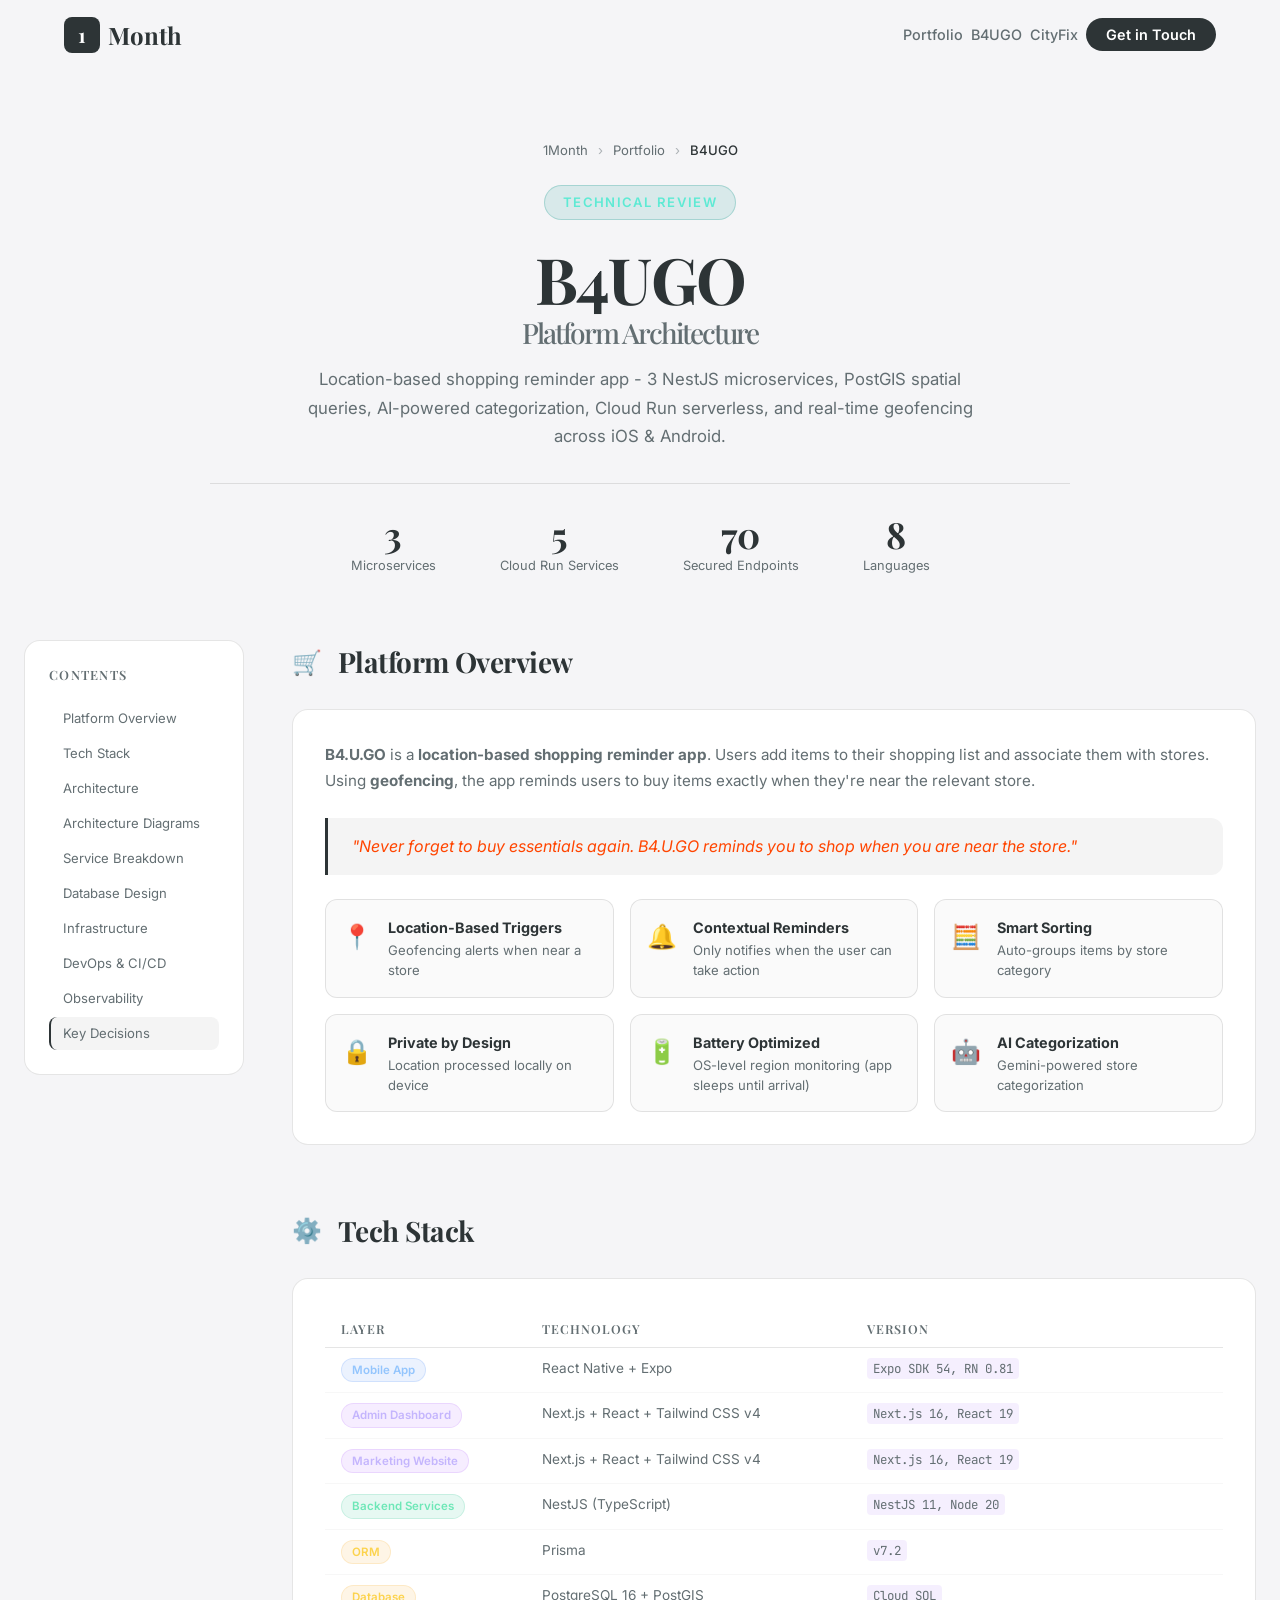
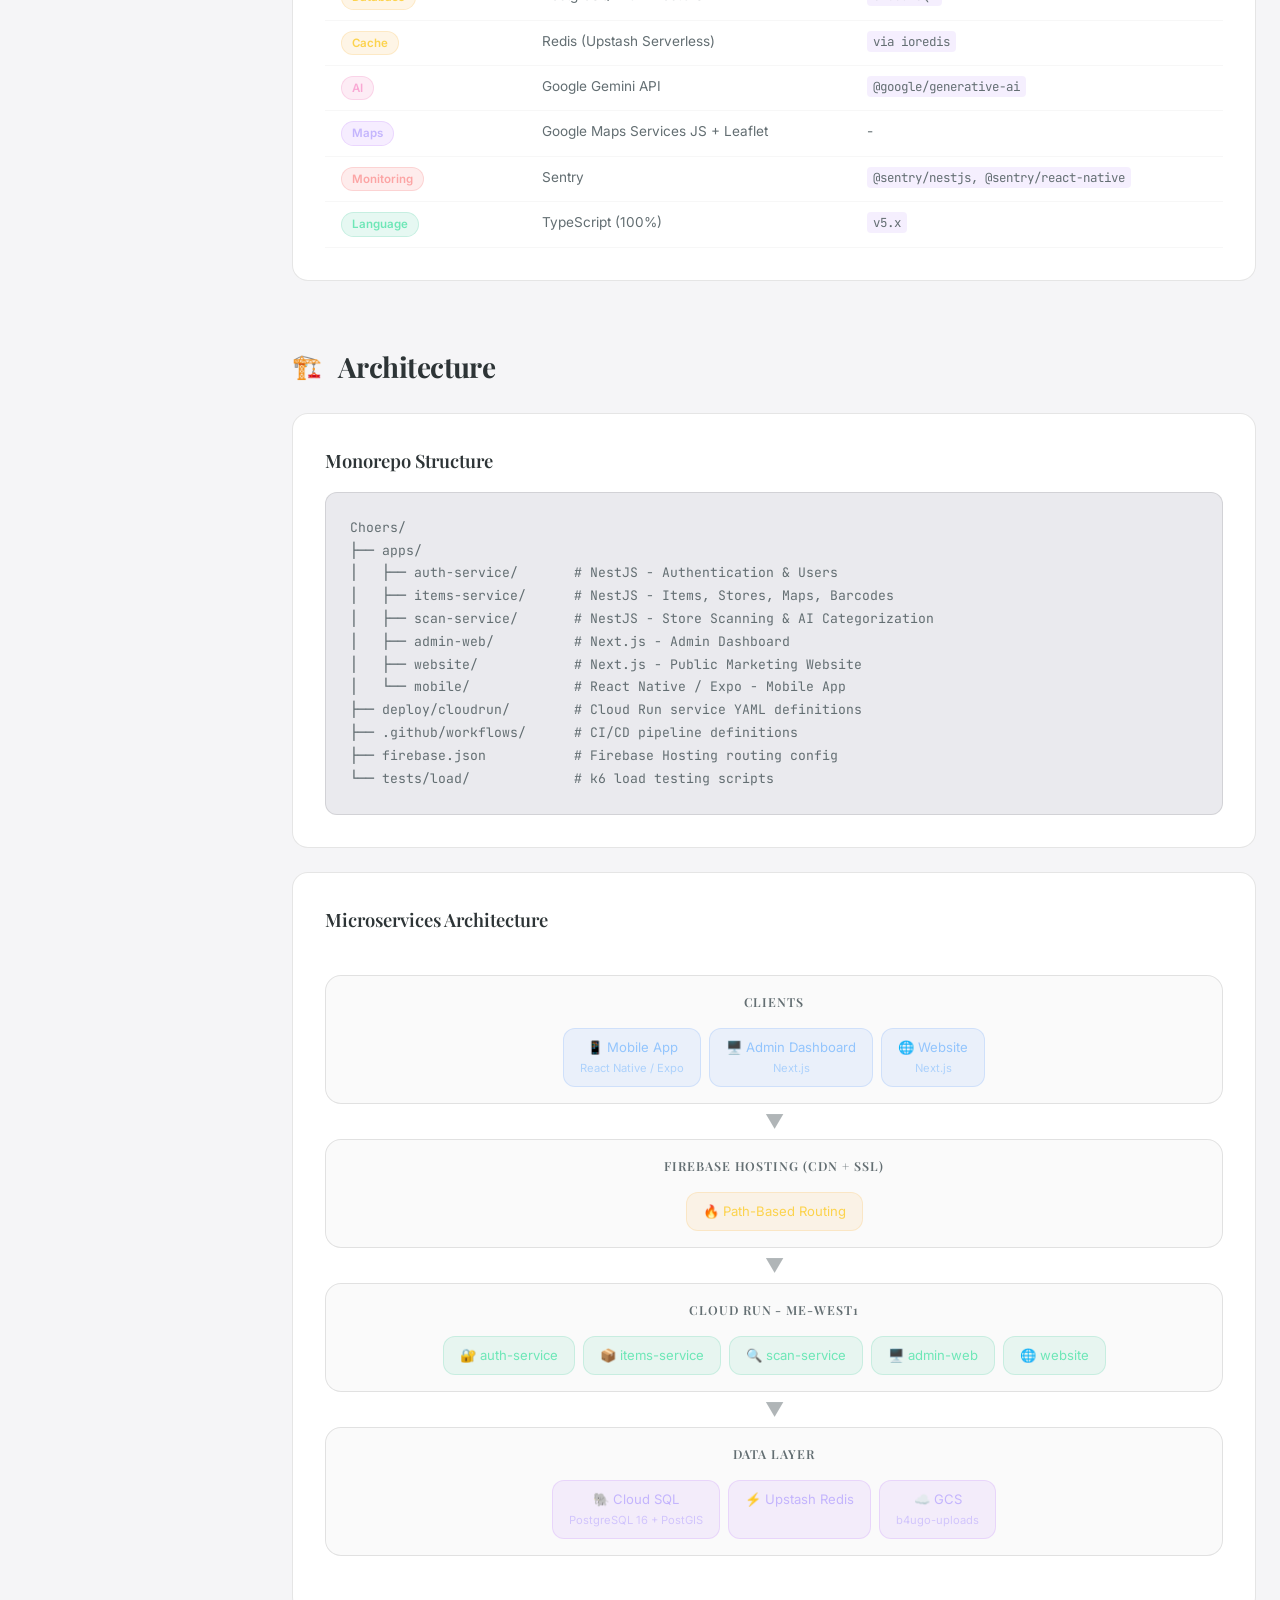
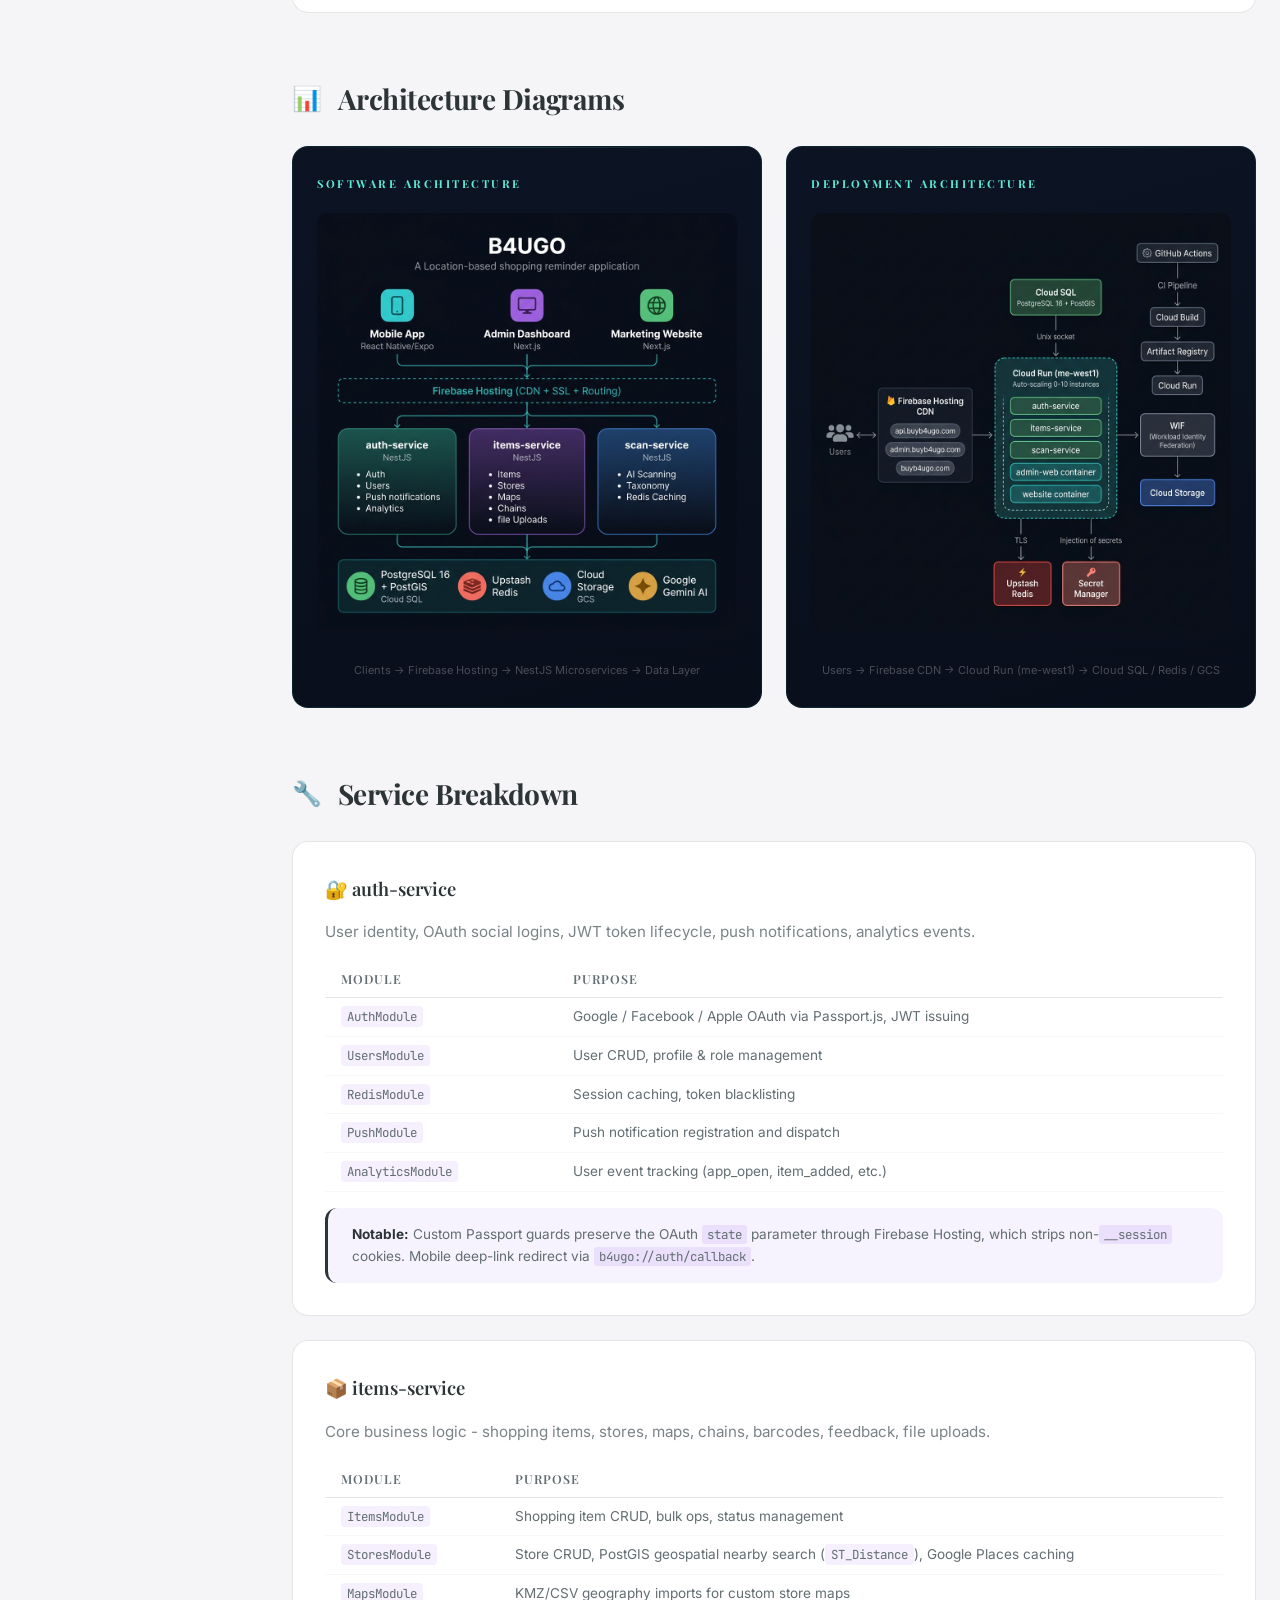
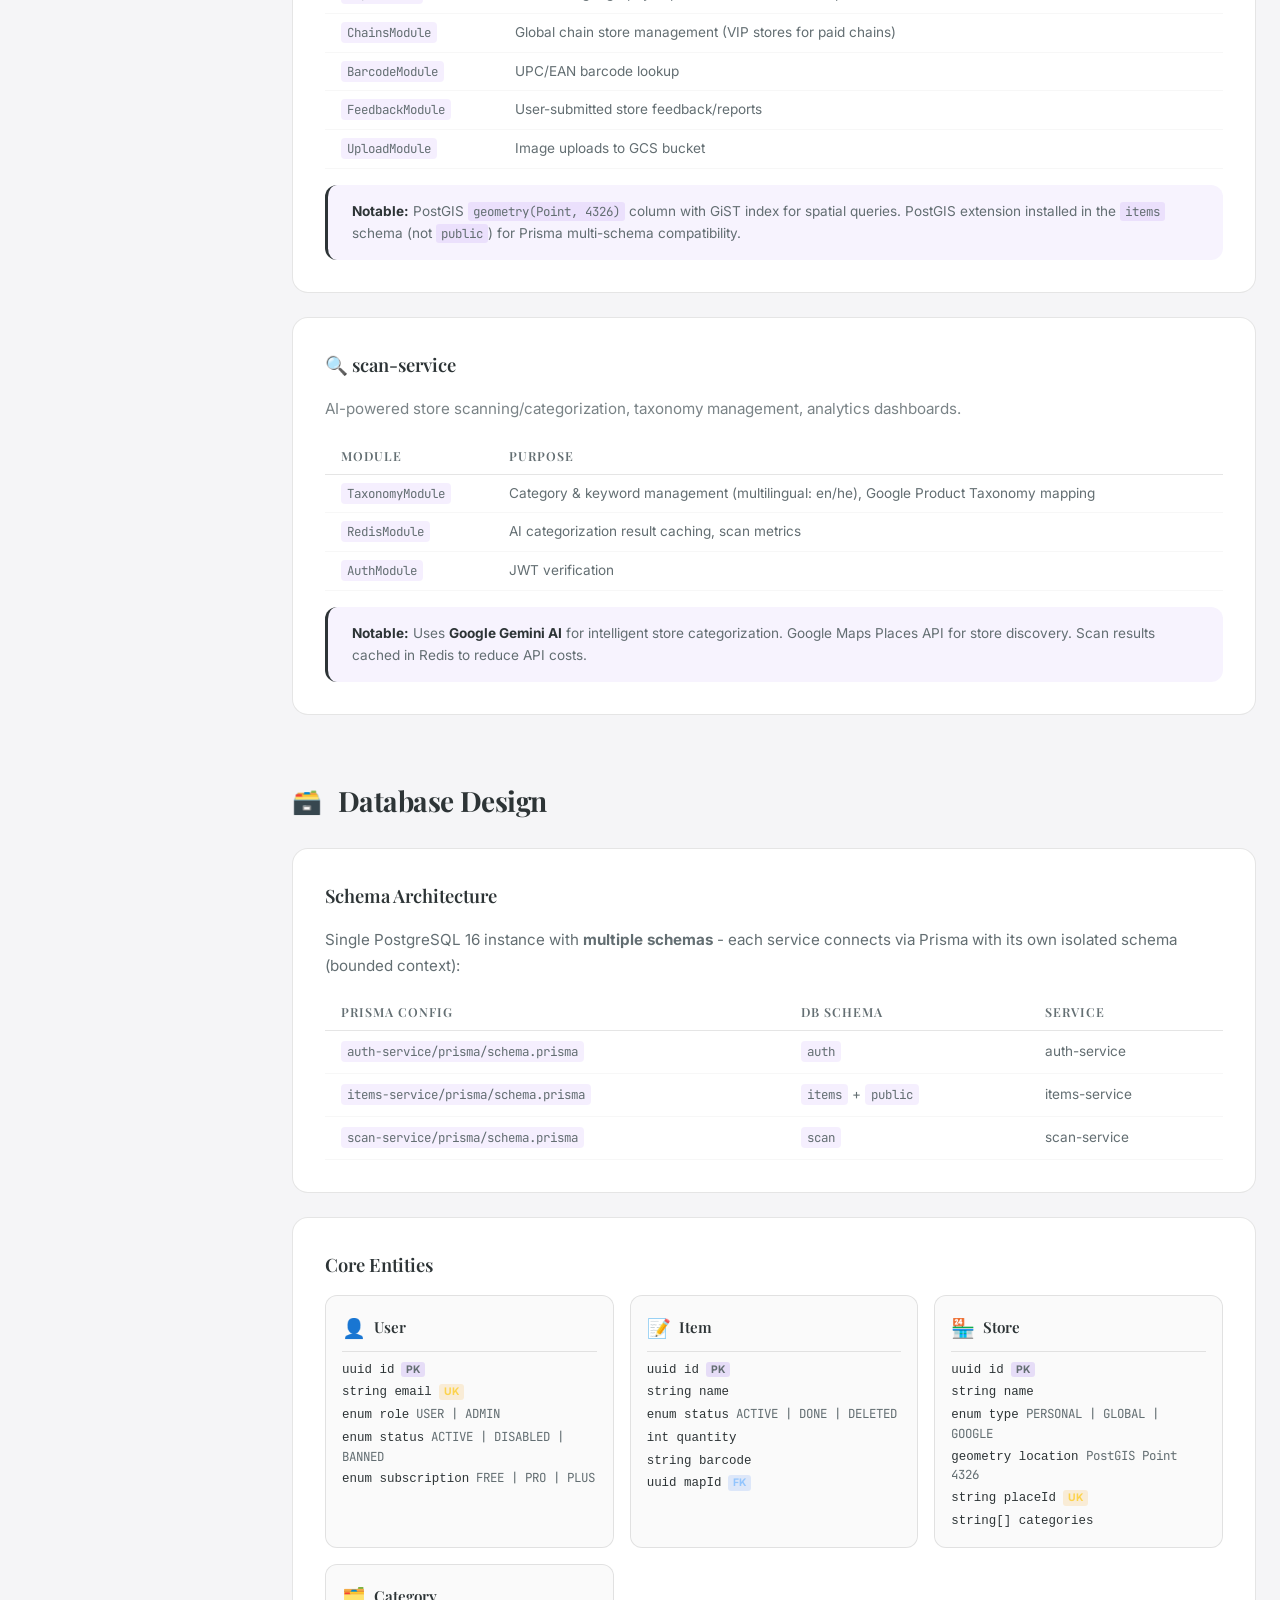
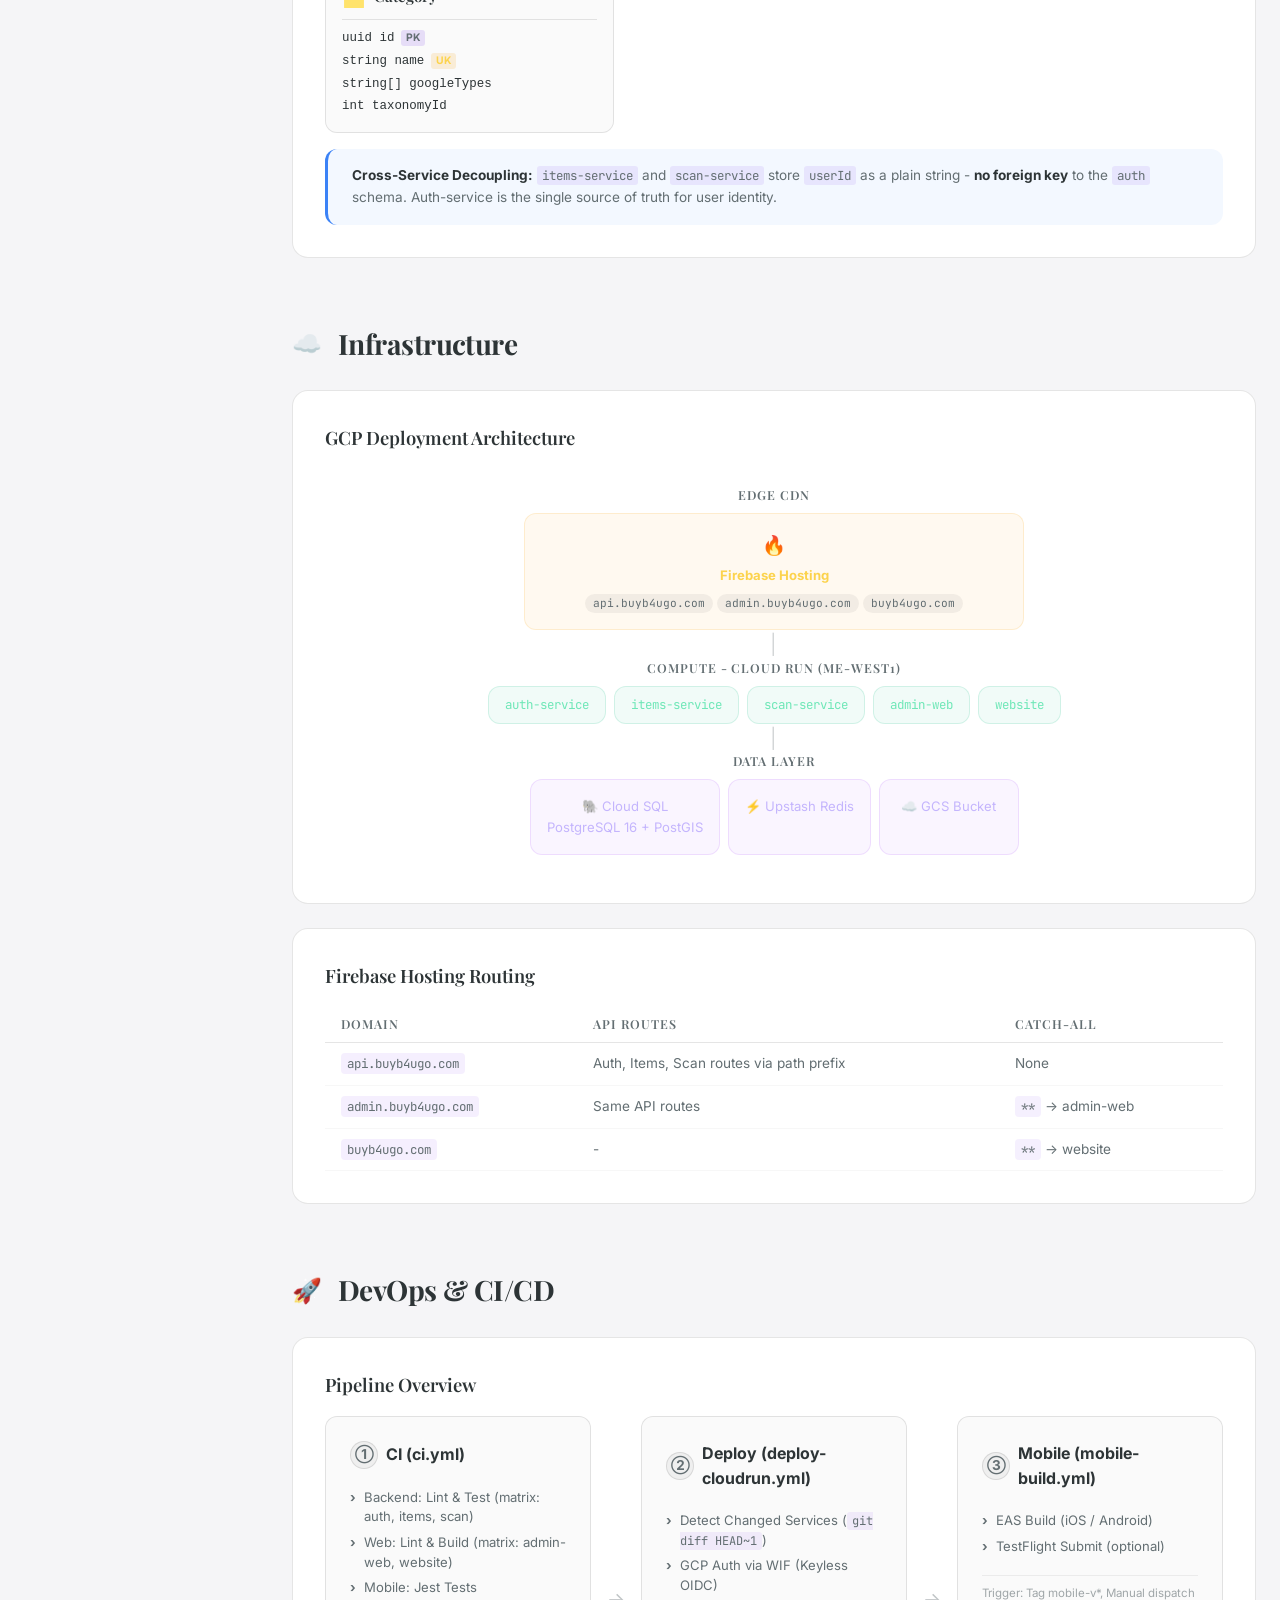
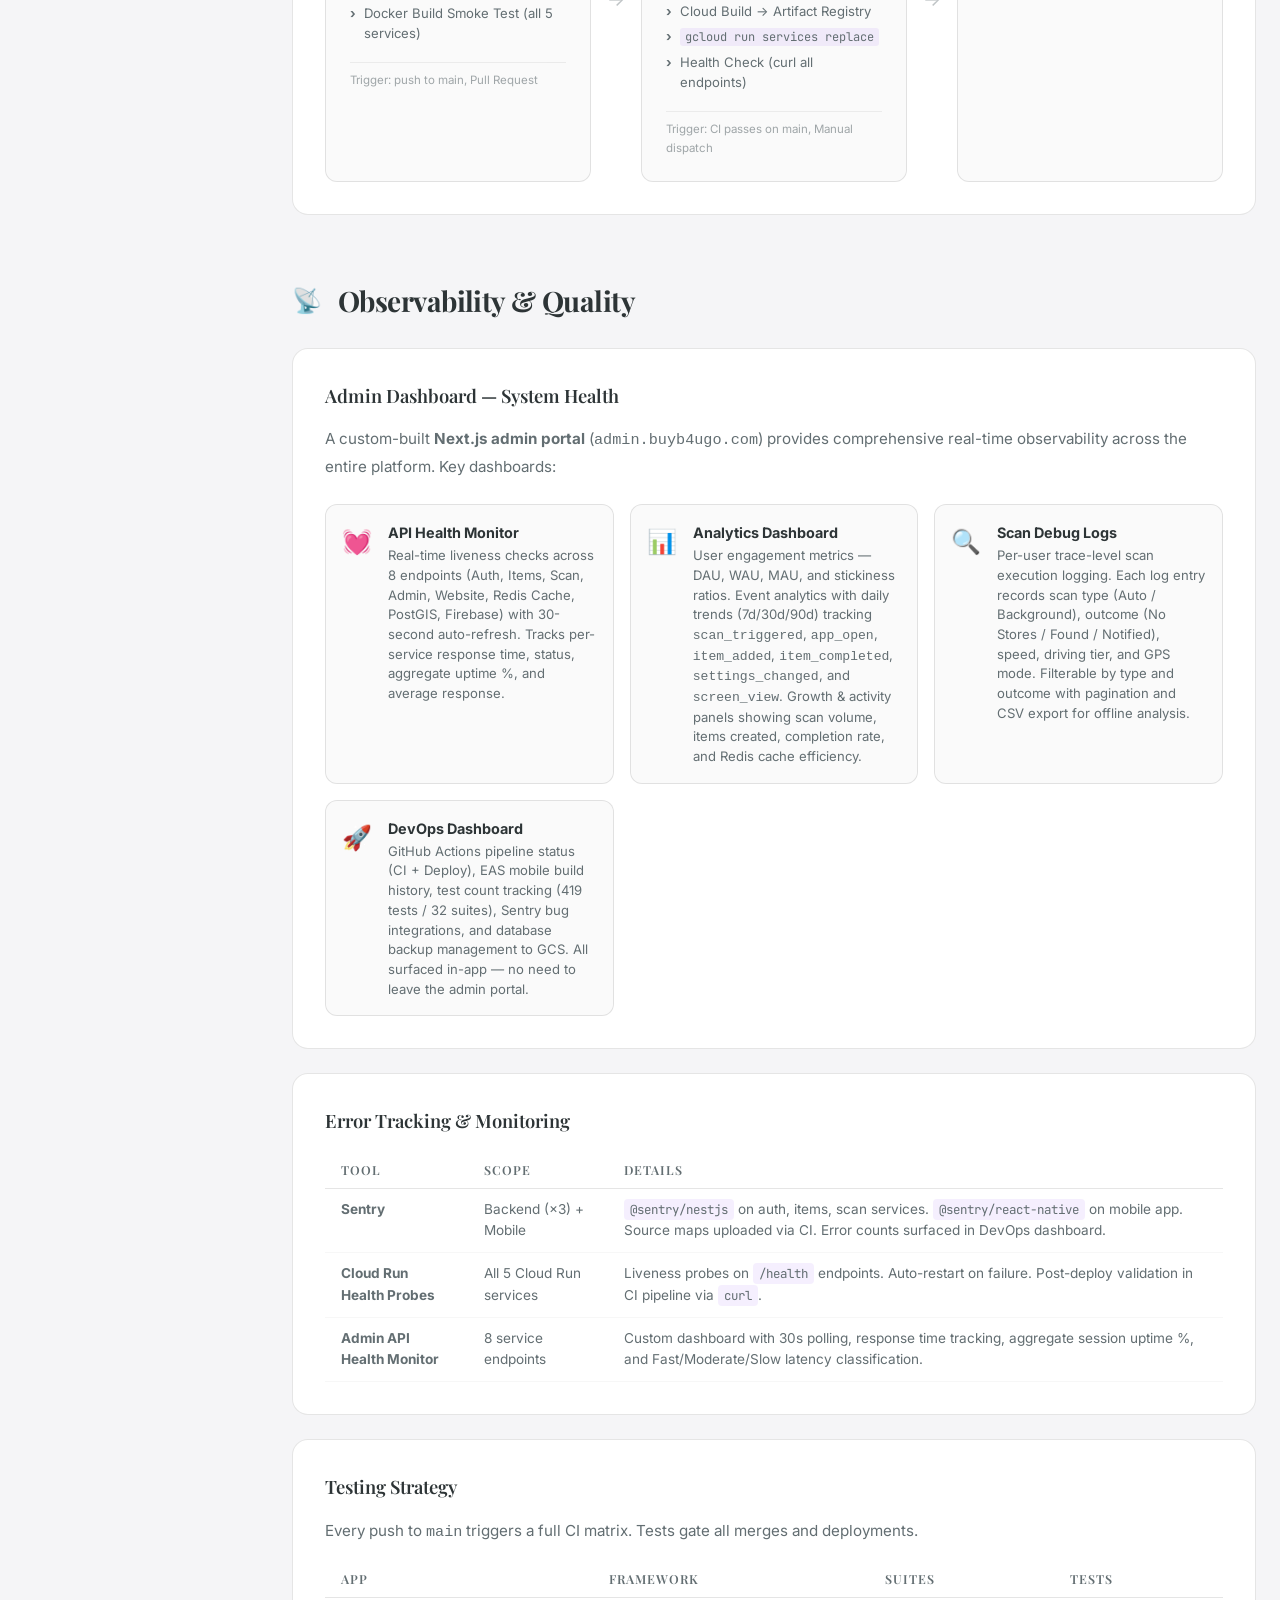
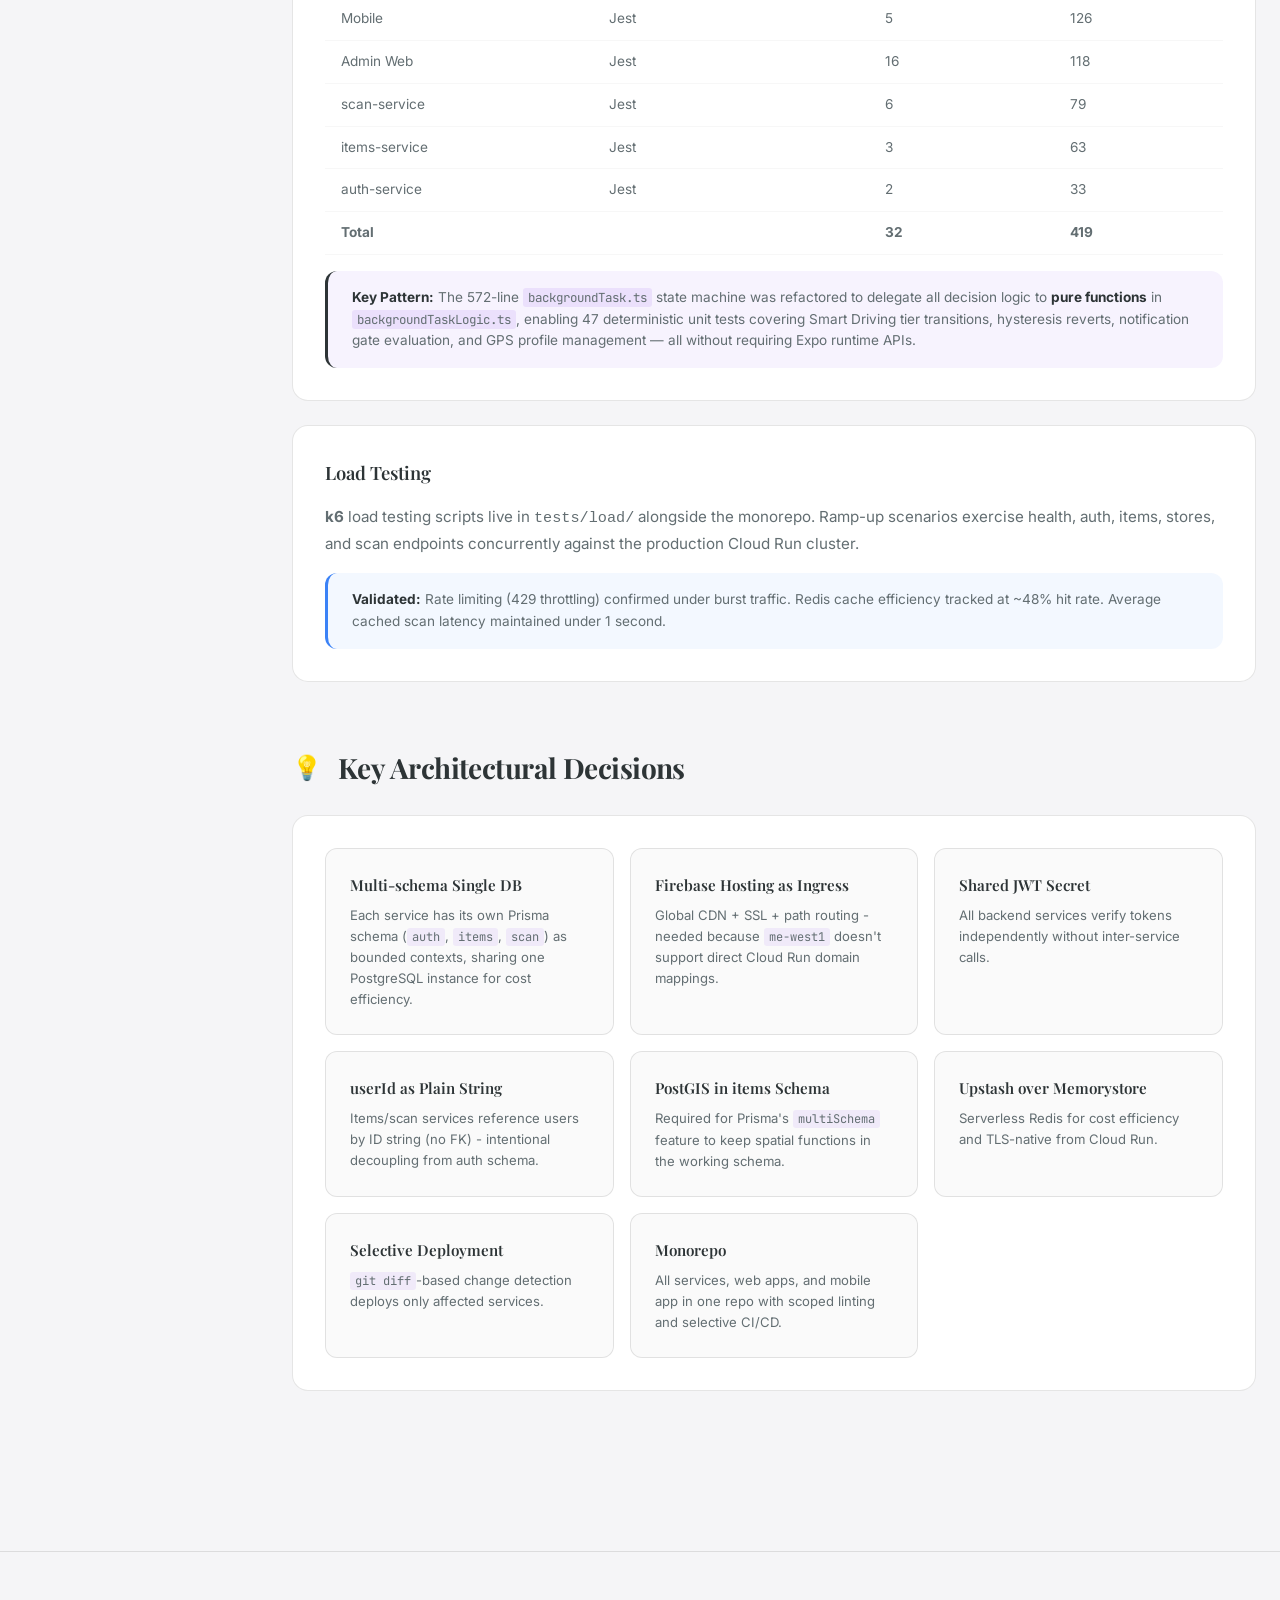
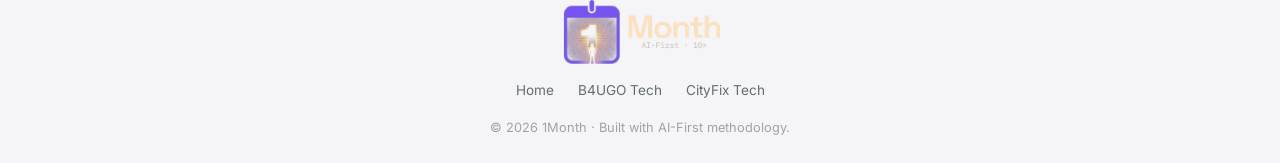
==== tech-review-b4ugo.html @ 4e1787c7 "fix: use pure CSS logo to fix transparency and overlap, reduce nav gap" ====
<!DOCTYPE html>
<html lang="en">

<head>
  <meta charset="UTF-8" />
  <meta name="viewport" content="width=device-width, initial-scale=1.0" />
  <title>B4UGO - Technical Review | 1Month</title>
  <meta name="description"
    content="In-depth technical architecture review of B4UGO - a location-based shopping reminder app with 3 NestJS microservices, PostGIS, Cloud Run, and AI-powered categorization." />
  <meta name="theme-color" content="#0A0A0F" />
  <link rel="icon" type="image/png" href="logo.png" />
  <link rel="apple-touch-icon" href="logo.png" />
  <link rel="preconnect" href="https://fonts.googleapis.com" />
  <link rel="preconnect" href="https://fonts.gstatic.com" crossorigin />
  <link
    href="https://fonts.googleapis.com/css2?family=Playfair+Display:ital,wght@0,400..900;1,400..900&family=Space+Grotesk:wght@400;500;600;700&family=Inter:wght@400;500;600;700&family=JetBrains+Mono:wght@400;500&display=swap"
    rel="stylesheet" />
  <link rel="stylesheet" href="style.css" />
  <link rel="stylesheet" href="tech-review.css" />
</head>

<body>

  <!-- ============================== AMBIENT BG (Removed) ============================== -->

  <!-- ============================== NAVIGATION ============================== -->
  <nav class="nav scrolled" id="nav">
    <div class="nav-inner">
      <a href="index.html" class="nav-brand">
        <span class="nav-logo">1</span>
        <span class="nav-name">Month</span>
      </a>
      <ul class="nav-links" id="nav-links">
        <li><a href="index.html#apps" class="nav-link">Portfolio</a></li>
        <li><a href="tech-review-b4ugo.html" class="nav-link active">B4UGO</a></li>
        <li><a href="tech-review-cityfix.html" class="nav-link">CityFix</a></li>
        <li><a href="index.html#contact" class="nav-link nav-link--cta">Get in Touch</a></li>
      </ul>
      <button class="nav-toggle" id="nav-toggle" aria-label="Toggle navigation">
        <span></span><span></span><span></span>
      </button>
    </div>
  </nav>

  <!-- ============================== HERO ============================== -->
  <section class="tr-hero">
    <div class="tr-hero-inner">
      <div class="tr-breadcrumb">
        <a href="index.html">1Month</a>
        <span class="tr-breadcrumb-sep">›</span>
        <a href="index.html#apps">Portfolio</a>
        <span class="tr-breadcrumb-sep">›</span>
        <span class="tr-breadcrumb-current">B4UGO</span>
      </div>
      <div class="tr-hero-badge tr-badge--teal">Technical Review</div>
      <h1 class="tr-hero-title">
        B4UGO
        <span class="tr-hero-subtitle-inline">Platform Architecture</span>
      </h1>
      <p class="tr-hero-desc">
        Location-based shopping reminder app - 3 NestJS microservices, PostGIS spatial queries,
        AI-powered categorization, Cloud Run serverless, and real-time geofencing across iOS & Android.
      </p>
      <div class="tr-hero-stats">
        <div class="tr-stat">
          <span class="tr-stat-number">3</span>
          <span class="tr-stat-label">Microservices</span>
        </div>
        <div class="tr-stat">
          <span class="tr-stat-number">5</span>
          <span class="tr-stat-label">Cloud Run Services</span>
        </div>
        <div class="tr-stat">
          <span class="tr-stat-number">70</span>
          <span class="tr-stat-label">Secured Endpoints</span>
        </div>
        <div class="tr-stat">
          <span class="tr-stat-number">8</span>
          <span class="tr-stat-label">Languages</span>
        </div>
      </div>
    </div>
  </section>

  <!-- ============================== MAIN CONTENT ============================== -->
  <main class="tr-main">

    <!-- Sidebar TOC -->
    <aside class="tr-sidebar">
      <div class="tr-toc">
        <h3 class="tr-toc-title">Contents</h3>
        <ul class="tr-toc-list">
          <li><a href="#overview" class="tr-toc-link active">Platform Overview</a></li>
          <li><a href="#tech-stack" class="tr-toc-link">Tech Stack</a></li>
          <li><a href="#architecture" class="tr-toc-link">Architecture</a></li>
          <li><a href="#diagrams" class="tr-toc-link">Architecture Diagrams</a></li>
          <li><a href="#services" class="tr-toc-link">Service Breakdown</a></li>
          <li><a href="#database" class="tr-toc-link">Database Design</a></li>
          <li><a href="#infrastructure" class="tr-toc-link">Infrastructure</a></li>
          <li><a href="#devops" class="tr-toc-link">DevOps & CI/CD</a></li>
          <li><a href="#observability" class="tr-toc-link">Observability</a></li>
          <li><a href="#decisions" class="tr-toc-link">Key Decisions</a></li>
        </ul>
      </div>
    </aside>

    <!-- Content -->
    <div class="tr-content">

      <!-- ── Platform Overview ── -->
      <section class="tr-section" id="overview">
        <div class="tr-section-header">
          <span class="tr-section-icon">🛒</span>
          <h2 class="tr-section-title">Platform Overview</h2>
        </div>
        <div class="tr-card">
          <p class="tr-text">
            <strong>B4.U.GO</strong> is a <strong>location-based shopping reminder app</strong>. Users add items to
            their shopping list and associate them with stores. Using <strong>geofencing</strong>, the app reminds
            users to buy items exactly when they're near the relevant store.
          </p>
          <blockquote class="tr-quote">
            "Never forget to buy essentials again. B4.U.GO reminds you to shop when you are near the store."
          </blockquote>
          <div class="tr-feature-grid">
            <div class="tr-feature">
              <span class="tr-feature-icon">📍</span>
              <div>
                <strong>Location-Based Triggers</strong>
                <p>Geofencing alerts when near a store</p>
              </div>
            </div>
            <div class="tr-feature">
              <span class="tr-feature-icon">🔔</span>
              <div>
                <strong>Contextual Reminders</strong>
                <p>Only notifies when the user can take action</p>
              </div>
            </div>
            <div class="tr-feature">
              <span class="tr-feature-icon">🧮</span>
              <div>
                <strong>Smart Sorting</strong>
                <p>Auto-groups items by store category</p>
              </div>
            </div>
            <div class="tr-feature">
              <span class="tr-feature-icon">🔒</span>
              <div>
                <strong>Private by Design</strong>
                <p>Location processed locally on device</p>
              </div>
            </div>
            <div class="tr-feature">
              <span class="tr-feature-icon">🔋</span>
              <div>
                <strong>Battery Optimized</strong>
                <p>OS-level region monitoring (app sleeps until arrival)</p>
              </div>
            </div>
            <div class="tr-feature">
              <span class="tr-feature-icon">🤖</span>
              <div>
                <strong>AI Categorization</strong>
                <p>Gemini-powered store categorization</p>
              </div>
            </div>
          </div>
        </div>
      </section>

      <!-- ── Tech Stack ── -->
      <section class="tr-section" id="tech-stack">
        <div class="tr-section-header">
          <span class="tr-section-icon">⚙️</span>
          <h2 class="tr-section-title">Tech Stack</h2>
        </div>
        <div class="tr-card">
          <div class="tr-table-wrap">
            <table class="tr-table">
              <thead>
                <tr>
                  <th>Layer</th>
                  <th>Technology</th>
                  <th>Version</th>
                </tr>
              </thead>
              <tbody>
                <tr>
                  <td><span class="tr-layer-badge tr-layer--mobile">Mobile App</span></td>
                  <td>React Native + Expo</td>
                  <td><code>Expo SDK 54, RN 0.81</code></td>
                </tr>
                <tr>
                  <td><span class="tr-layer-badge tr-layer--web">Admin Dashboard</span></td>
                  <td>Next.js + React + Tailwind CSS v4</td>
                  <td><code>Next.js 16, React 19</code></td>
                </tr>
                <tr>
                  <td><span class="tr-layer-badge tr-layer--web">Marketing Website</span></td>
                  <td>Next.js + React + Tailwind CSS v4</td>
                  <td><code>Next.js 16, React 19</code></td>
                </tr>
                <tr>
                  <td><span class="tr-layer-badge tr-layer--backend">Backend Services</span></td>
                  <td>NestJS (TypeScript)</td>
                  <td><code>NestJS 11, Node 20</code></td>
                </tr>
                <tr>
                  <td><span class="tr-layer-badge tr-layer--data">ORM</span></td>
                  <td>Prisma</td>
                  <td><code>v7.2</code></td>
                </tr>
                <tr>
                  <td><span class="tr-layer-badge tr-layer--data">Database</span></td>
                  <td>PostgreSQL 16 + PostGIS</td>
                  <td><code>Cloud SQL</code></td>
                </tr>
                <tr>
                  <td><span class="tr-layer-badge tr-layer--data">Cache</span></td>
                  <td>Redis (Upstash Serverless)</td>
                  <td><code>via ioredis</code></td>
                </tr>
                <tr>
                  <td><span class="tr-layer-badge tr-layer--ai">AI</span></td>
                  <td>Google Gemini API</td>
                  <td><code>@google/generative-ai</code></td>
                </tr>
                <tr>
                  <td><span class="tr-layer-badge tr-layer--web">Maps</span></td>
                  <td>Google Maps Services JS + Leaflet</td>
                  <td>-</td>
                </tr>
                <tr>
                  <td><span class="tr-layer-badge tr-layer--ops">Monitoring</span></td>
                  <td>Sentry</td>
                  <td><code>@sentry/nestjs, @sentry/react-native</code></td>
                </tr>
                <tr>
                  <td><span class="tr-layer-badge tr-layer--backend">Language</span></td>
                  <td>TypeScript (100%)</td>
                  <td><code>v5.x</code></td>
                </tr>
              </tbody>
            </table>
          </div>
        </div>
      </section>

      <!-- ── Architecture ── -->
      <section class="tr-section" id="architecture">
        <div class="tr-section-header">
          <span class="tr-section-icon">🏗️</span>
          <h2 class="tr-section-title">Architecture</h2>
        </div>

        <div class="tr-card">
          <h3 class="tr-card-title">Monorepo Structure</h3>
          <pre class="tr-code"><code>Choers/
├── apps/
│   ├── auth-service/       # NestJS - Authentication & Users
│   ├── items-service/      # NestJS - Items, Stores, Maps, Barcodes
│   ├── scan-service/       # NestJS - Store Scanning & AI Categorization
│   ├── admin-web/          # Next.js - Admin Dashboard
│   ├── website/            # Next.js - Public Marketing Website
│   └── mobile/             # React Native / Expo - Mobile App
├── deploy/cloudrun/        # Cloud Run service YAML definitions
├── .github/workflows/      # CI/CD pipeline definitions
├── firebase.json           # Firebase Hosting routing config
└── tests/load/             # k6 load testing scripts</code></pre>
        </div>

        <div class="tr-card">
          <h3 class="tr-card-title">Microservices Architecture</h3>
          <div class="tr-arch-diagram">
            <div class="tr-arch-row">
              <div class="tr-arch-group">
                <div class="tr-arch-group-label">Clients</div>
                <div class="tr-arch-nodes">
                  <div class="tr-arch-node tr-arch-node--client">📱 Mobile App<br><small>React Native / Expo</small></div>
                  <div class="tr-arch-node tr-arch-node--client">🖥️ Admin Dashboard<br><small>Next.js</small></div>
                  <div class="tr-arch-node tr-arch-node--client">🌐 Website<br><small>Next.js</small></div>
                </div>
              </div>
            </div>
            <div class="tr-arch-arrow">▼</div>
            <div class="tr-arch-row">
              <div class="tr-arch-group">
                <div class="tr-arch-group-label">Firebase Hosting (CDN + SSL)</div>
                <div class="tr-arch-nodes">
                  <div class="tr-arch-node tr-arch-node--infra">🔥 Path-Based Routing</div>
                </div>
              </div>
            </div>
            <div class="tr-arch-arrow">▼</div>
            <div class="tr-arch-row">
              <div class="tr-arch-group">
                <div class="tr-arch-group-label">Cloud Run - me-west1</div>
                <div class="tr-arch-nodes">
                  <div class="tr-arch-node tr-arch-node--service">🔐 auth-service</div>
                  <div class="tr-arch-node tr-arch-node--service">📦 items-service</div>
                  <div class="tr-arch-node tr-arch-node--service">🔍 scan-service</div>
                  <div class="tr-arch-node tr-arch-node--service">🖥️ admin-web</div>
                  <div class="tr-arch-node tr-arch-node--service">🌐 website</div>
                </div>
              </div>
            </div>
            <div class="tr-arch-arrow">▼</div>
            <div class="tr-arch-row">
              <div class="tr-arch-group">
                <div class="tr-arch-group-label">Data Layer</div>
                <div class="tr-arch-nodes">
                  <div class="tr-arch-node tr-arch-node--data">🐘 Cloud SQL<br><small>PostgreSQL 16 + PostGIS</small></div>
                  <div class="tr-arch-node tr-arch-node--data">⚡ Upstash Redis</div>
                  <div class="tr-arch-node tr-arch-node--data">☁️ GCS<br><small>b4ugo-uploads</small></div>
                </div>
              </div>
            </div>
          </div>
        </div>
      </section>

      <!-- ── Architecture Diagrams ── -->
      <section class="tr-section" id="diagrams">
        <div class="tr-section-header">
          <span class="tr-section-icon">📊</span>
          <h2 class="tr-section-title">Architecture Diagrams</h2>
        </div>

        <div class="arch-grid">
          <!-- Software Architecture -->
          <div class="arch-panel">
            <div class="arch-label">Software Architecture</div>
            <img src="assets/diagrams/b4ugo-software-architecture.png"
                 alt="B4UGO Software Architecture - 3 NestJS microservices behind Firebase Hosting, connecting to PostgreSQL, Redis, Cloud Storage, and Gemini AI"
                 class="arch-img" loading="lazy">
            <div class="arch-caption">Clients → Firebase Hosting → NestJS Microservices → Data Layer</div>
          </div>

          <!-- Deployment Architecture -->
          <div class="arch-panel">
            <div class="arch-label">Deployment Architecture</div>
            <img src="assets/diagrams/b4ugo-deployment-architecture.png"
                 alt="B4UGO Deployment Architecture - Users to Firebase CDN to Cloud Run services, with Cloud SQL, CI/CD pipeline, and WIF"
                 class="arch-img" loading="lazy">
            <div class="arch-caption">Users → Firebase CDN → Cloud Run (me-west1) → Cloud SQL / Redis / GCS</div>
          </div>
        </div>
      </section>
      <section class="tr-section" id="services">
        <div class="tr-section-header">
          <span class="tr-section-icon">🔧</span>
          <h2 class="tr-section-title">Service Breakdown</h2>
        </div>

        <div class="tr-card">
          <h3 class="tr-card-title">🔐 auth-service</h3>
          <p class="tr-text tr-text--muted">User identity, OAuth social logins, JWT token lifecycle, push notifications, analytics events.</p>
          <div class="tr-table-wrap">
            <table class="tr-table tr-table--compact">
              <thead>
                <tr><th>Module</th><th>Purpose</th></tr>
              </thead>
              <tbody>
                <tr><td><code>AuthModule</code></td><td>Google / Facebook / Apple OAuth via Passport.js, JWT issuing</td></tr>
                <tr><td><code>UsersModule</code></td><td>User CRUD, profile & role management</td></tr>
                <tr><td><code>RedisModule</code></td><td>Session caching, token blacklisting</td></tr>
                <tr><td><code>PushModule</code></td><td>Push notification registration and dispatch</td></tr>
                <tr><td><code>AnalyticsModule</code></td><td>User event tracking (app_open, item_added, etc.)</td></tr>
              </tbody>
            </table>
          </div>
          <div class="tr-callout">
            <strong>Notable:</strong> Custom Passport guards preserve the OAuth <code>state</code> parameter through Firebase Hosting, which strips non-<code>__session</code> cookies. Mobile deep-link redirect via <code>b4ugo://auth/callback</code>.
          </div>
        </div>

        <div class="tr-card">
          <h3 class="tr-card-title">📦 items-service</h3>
          <p class="tr-text tr-text--muted">Core business logic - shopping items, stores, maps, chains, barcodes, feedback, file uploads.</p>
          <div class="tr-table-wrap">
            <table class="tr-table tr-table--compact">
              <thead>
                <tr><th>Module</th><th>Purpose</th></tr>
              </thead>
              <tbody>
                <tr><td><code>ItemsModule</code></td><td>Shopping item CRUD, bulk ops, status management</td></tr>
                <tr><td><code>StoresModule</code></td><td>Store CRUD, PostGIS geospatial nearby search (<code>ST_Distance</code>), Google Places caching</td></tr>
                <tr><td><code>MapsModule</code></td><td>KMZ/CSV geography imports for custom store maps</td></tr>
                <tr><td><code>ChainsModule</code></td><td>Global chain store management (VIP stores for paid chains)</td></tr>
                <tr><td><code>BarcodeModule</code></td><td>UPC/EAN barcode lookup</td></tr>
                <tr><td><code>FeedbackModule</code></td><td>User-submitted store feedback/reports</td></tr>
                <tr><td><code>UploadModule</code></td><td>Image uploads to GCS bucket</td></tr>
              </tbody>
            </table>
          </div>
          <div class="tr-callout">
            <strong>Notable:</strong> PostGIS <code>geometry(Point, 4326)</code> column with GiST index for spatial queries. PostGIS extension installed in the <code>items</code> schema (not <code>public</code>) for Prisma multi-schema compatibility.
          </div>
        </div>

        <div class="tr-card">
          <h3 class="tr-card-title">🔍 scan-service</h3>
          <p class="tr-text tr-text--muted">AI-powered store scanning/categorization, taxonomy management, analytics dashboards.</p>
          <div class="tr-table-wrap">
            <table class="tr-table tr-table--compact">
              <thead>
                <tr><th>Module</th><th>Purpose</th></tr>
              </thead>
              <tbody>
                <tr><td><code>TaxonomyModule</code></td><td>Category & keyword management (multilingual: en/he), Google Product Taxonomy mapping</td></tr>
                <tr><td><code>RedisModule</code></td><td>AI categorization result caching, scan metrics</td></tr>
                <tr><td><code>AuthModule</code></td><td>JWT verification</td></tr>
              </tbody>
            </table>
          </div>
          <div class="tr-callout">
            <strong>Notable:</strong> Uses <strong>Google Gemini AI</strong> for intelligent store categorization. Google Maps Places API for store discovery. Scan results cached in Redis to reduce API costs.
          </div>
        </div>
      </section>

      <!-- ── Database ── -->
      <section class="tr-section" id="database">
        <div class="tr-section-header">
          <span class="tr-section-icon">🗃️</span>
          <h2 class="tr-section-title">Database Design</h2>
        </div>

        <div class="tr-card">
          <h3 class="tr-card-title">Schema Architecture</h3>
          <p class="tr-text">Single PostgreSQL 16 instance with <strong>multiple schemas</strong> - each service connects via Prisma with its own isolated schema (bounded context):</p>
          <div class="tr-table-wrap">
            <table class="tr-table">
              <thead>
                <tr><th>Prisma Config</th><th>DB Schema</th><th>Service</th></tr>
              </thead>
              <tbody>
                <tr><td><code>auth-service/prisma/schema.prisma</code></td><td><code>auth</code></td><td>auth-service</td></tr>
                <tr><td><code>items-service/prisma/schema.prisma</code></td><td><code>items</code> + <code>public</code></td><td>items-service</td></tr>
                <tr><td><code>scan-service/prisma/schema.prisma</code></td><td><code>scan</code></td><td>scan-service</td></tr>
              </tbody>
            </table>
          </div>
        </div>

        <div class="tr-card">
          <h3 class="tr-card-title">Core Entities</h3>
          <div class="tr-entity-grid">
            <div class="tr-entity">
              <div class="tr-entity-header">
                <span class="tr-entity-icon">👤</span>
                <span>User</span>
              </div>
              <ul class="tr-entity-fields">
                <li><code>uuid id</code> <span class="tr-field-badge">PK</span></li>
                <li><code>string email</code> <span class="tr-field-badge tr-field-badge--unique">UK</span></li>
                <li><code>enum role</code> USER | ADMIN</li>
                <li><code>enum status</code> ACTIVE | DISABLED | BANNED</li>
                <li><code>enum subscription</code> FREE | PRO | PLUS</li>
              </ul>
            </div>
            <div class="tr-entity">
              <div class="tr-entity-header">
                <span class="tr-entity-icon">📝</span>
                <span>Item</span>
              </div>
              <ul class="tr-entity-fields">
                <li><code>uuid id</code> <span class="tr-field-badge">PK</span></li>
                <li><code>string name</code></li>
                <li><code>enum status</code> ACTIVE | DONE | DELETED</li>
                <li><code>int quantity</code></li>
                <li><code>string barcode</code></li>
                <li><code>uuid mapId</code> <span class="tr-field-badge tr-field-badge--fk">FK</span></li>
              </ul>
            </div>
            <div class="tr-entity">
              <div class="tr-entity-header">
                <span class="tr-entity-icon">🏪</span>
                <span>Store</span>
              </div>
              <ul class="tr-entity-fields">
                <li><code>uuid id</code> <span class="tr-field-badge">PK</span></li>
                <li><code>string name</code></li>
                <li><code>enum type</code> PERSONAL | GLOBAL | GOOGLE</li>
                <li><code>geometry location</code> PostGIS Point 4326</li>
                <li><code>string placeId</code> <span class="tr-field-badge tr-field-badge--unique">UK</span></li>
                <li><code>string[] categories</code></li>
              </ul>
            </div>
            <div class="tr-entity">
              <div class="tr-entity-header">
                <span class="tr-entity-icon">🗂️</span>
                <span>Category</span>
              </div>
              <ul class="tr-entity-fields">
                <li><code>uuid id</code> <span class="tr-field-badge">PK</span></li>
                <li><code>string name</code> <span class="tr-field-badge tr-field-badge--unique">UK</span></li>
                <li><code>string[] googleTypes</code></li>
                <li><code>int taxonomyId</code></li>
              </ul>
            </div>
          </div>
          <div class="tr-callout tr-callout--info">
            <strong>Cross-Service Decoupling:</strong> <code>items-service</code> and <code>scan-service</code> store <code>userId</code> as a plain string - <strong>no foreign key</strong> to the <code>auth</code> schema. Auth-service is the single source of truth for user identity.
          </div>
        </div>
      </section>

      <!-- ── Infrastructure ── -->
      <section class="tr-section" id="infrastructure">
        <div class="tr-section-header">
          <span class="tr-section-icon">☁️</span>
          <h2 class="tr-section-title">Infrastructure</h2>
        </div>

        <div class="tr-card">
          <h3 class="tr-card-title">GCP Deployment Architecture</h3>
          <div class="tr-infra-map">
            <div class="tr-infra-tier">
              <div class="tr-infra-tier-label">Edge CDN</div>
              <div class="tr-infra-nodes">
                <div class="tr-infra-node tr-infra-node--cdn">
                  <span class="tr-infra-node-icon">🔥</span>
                  <strong>Firebase Hosting</strong>
                  <div class="tr-infra-node-details">
                    <span class="tr-infra-detail">api.buyb4ugo.com</span>
                    <span class="tr-infra-detail">admin.buyb4ugo.com</span>
                    <span class="tr-infra-detail">buyb4ugo.com</span>
                  </div>
                </div>
              </div>
            </div>
            <div class="tr-infra-connector">│</div>
            <div class="tr-infra-tier">
              <div class="tr-infra-tier-label">Compute - Cloud Run (me-west1)</div>
              <div class="tr-infra-nodes tr-infra-nodes--wrap">
                <div class="tr-infra-node tr-infra-node--compute">auth-service</div>
                <div class="tr-infra-node tr-infra-node--compute">items-service</div>
                <div class="tr-infra-node tr-infra-node--compute">scan-service</div>
                <div class="tr-infra-node tr-infra-node--compute">admin-web</div>
                <div class="tr-infra-node tr-infra-node--compute">website</div>
              </div>
            </div>
            <div class="tr-infra-connector">│</div>
            <div class="tr-infra-tier">
              <div class="tr-infra-tier-label">Data Layer</div>
              <div class="tr-infra-nodes">
                <div class="tr-infra-node tr-infra-node--data">🐘 Cloud SQL<br>PostgreSQL 16 + PostGIS</div>
                <div class="tr-infra-node tr-infra-node--data">⚡ Upstash Redis</div>
                <div class="tr-infra-node tr-infra-node--data">☁️ GCS Bucket</div>
              </div>
            </div>
          </div>
        </div>

        <div class="tr-card">
          <h3 class="tr-card-title">Firebase Hosting Routing</h3>
          <div class="tr-table-wrap">
            <table class="tr-table">
              <thead>
                <tr><th>Domain</th><th>API Routes</th><th>Catch-all</th></tr>
              </thead>
              <tbody>
                <tr>
                  <td><code>api.buyb4ugo.com</code></td>
                  <td>Auth, Items, Scan routes via path prefix</td>
                  <td>None</td>
                </tr>
                <tr>
                  <td><code>admin.buyb4ugo.com</code></td>
                  <td>Same API routes</td>
                  <td><code>**</code> → admin-web</td>
                </tr>
                <tr>
                  <td><code>buyb4ugo.com</code></td>
                  <td>-</td>
                  <td><code>**</code> → website</td>
                </tr>
              </tbody>
            </table>
          </div>
        </div>
      </section>

      <!-- ── DevOps ── -->
      <section class="tr-section" id="devops">
        <div class="tr-section-header">
          <span class="tr-section-icon">🚀</span>
          <h2 class="tr-section-title">DevOps & CI/CD</h2>
        </div>

        <div class="tr-card">
          <h3 class="tr-card-title">Pipeline Overview</h3>
          <div class="tr-pipeline">
            <div class="tr-pipeline-stage">
              <div class="tr-pipeline-stage-header">
                <span class="tr-pipeline-number">①</span>
                <strong>CI (ci.yml)</strong>
              </div>
              <ul class="tr-pipeline-list">
                <li>Backend: Lint & Test (matrix: auth, items, scan)</li>
                <li>Web: Lint & Build (matrix: admin-web, website)</li>
                <li>Mobile: Jest Tests</li>
                <li>Docker Build Smoke Test (all 5 services)</li>
              </ul>
              <div class="tr-pipeline-trigger">Trigger: push to main, Pull Request</div>
            </div>
            <div class="tr-pipeline-arrow">→</div>
            <div class="tr-pipeline-stage">
              <div class="tr-pipeline-stage-header">
                <span class="tr-pipeline-number">②</span>
                <strong>Deploy (deploy-cloudrun.yml)</strong>
              </div>
              <ul class="tr-pipeline-list">
                <li>Detect Changed Services (<code>git diff HEAD~1</code>)</li>
                <li>GCP Auth via WIF (Keyless OIDC)</li>
                <li>Cloud Build → Artifact Registry</li>
                <li><code>gcloud run services replace</code></li>
                <li>Health Check (curl all endpoints)</li>
              </ul>
              <div class="tr-pipeline-trigger">Trigger: CI passes on main, Manual dispatch</div>
            </div>
            <div class="tr-pipeline-arrow">→</div>
            <div class="tr-pipeline-stage">
              <div class="tr-pipeline-stage-header">
                <span class="tr-pipeline-number">③</span>
                <strong>Mobile (mobile-build.yml)</strong>
              </div>
              <ul class="tr-pipeline-list">
                <li>EAS Build (iOS / Android)</li>
                <li>TestFlight Submit (optional)</li>
              </ul>
              <div class="tr-pipeline-trigger">Trigger: Tag mobile-v*, Manual dispatch</div>
            </div>
          </div>
        </div>
      </section>

      <!-- ── Observability & Quality ── -->
      <section class="tr-section" id="observability">
        <div class="tr-section-header">
          <span class="tr-section-icon">📡</span>
          <h2 class="tr-section-title">Observability & Quality</h2>
        </div>

        <div class="tr-card">
          <h3 class="tr-card-title">Admin Dashboard — System Health</h3>
          <p class="tr-text">A custom-built <strong>Next.js admin portal</strong> (<code>admin.buyb4ugo.com</code>) provides comprehensive real-time observability across the entire platform. Key dashboards:</p>

          <div class="tr-feature-grid">
            <div class="tr-feature">
              <span class="tr-feature-icon">💓</span>
              <div>
                <strong>API Health Monitor</strong>
                <p>Real-time liveness checks across 8 endpoints (Auth, Items, Scan, Admin, Website, Redis Cache, PostGIS, Firebase) with 30-second auto-refresh. Tracks per-service response time, status, aggregate uptime %, and average response.</p>
              </div>
            </div>
            <div class="tr-feature">
              <span class="tr-feature-icon">📊</span>
              <div>
                <strong>Analytics Dashboard</strong>
                <p>User engagement metrics — DAU, WAU, MAU, and stickiness ratios. Event analytics with daily trends (7d/30d/90d) tracking <code>scan_triggered</code>, <code>app_open</code>, <code>item_added</code>, <code>item_completed</code>, <code>settings_changed</code>, and <code>screen_view</code>. Growth & activity panels showing scan volume, items created, completion rate, and Redis cache efficiency.</p>
              </div>
            </div>
            <div class="tr-feature">
              <span class="tr-feature-icon">🔍</span>
              <div>
                <strong>Scan Debug Logs</strong>
                <p>Per-user trace-level scan execution logging. Each log entry records scan type (Auto / Background), outcome (No Stores / Found / Notified), speed, driving tier, and GPS mode. Filterable by type and outcome with pagination and CSV export for offline analysis.</p>
              </div>
            </div>
            <div class="tr-feature">
              <span class="tr-feature-icon">🚀</span>
              <div>
                <strong>DevOps Dashboard</strong>
                <p>GitHub Actions pipeline status (CI + Deploy), EAS mobile build history, test count tracking (419 tests / 32 suites), Sentry bug integrations, and database backup management to GCS. All surfaced in-app — no need to leave the admin portal.</p>
              </div>
            </div>
          </div>
        </div>

        <div class="tr-card">
          <h3 class="tr-card-title">Error Tracking & Monitoring</h3>
          <div class="tr-table-wrap">
            <table class="tr-table">
              <thead>
                <tr><th>Tool</th><th>Scope</th><th>Details</th></tr>
              </thead>
              <tbody>
                <tr>
                  <td><strong>Sentry</strong></td>
                  <td>Backend (×3) + Mobile</td>
                  <td><code>@sentry/nestjs</code> on auth, items, scan services. <code>@sentry/react-native</code> on mobile app. Source maps uploaded via CI. Error counts surfaced in DevOps dashboard.</td>
                </tr>
                <tr>
                  <td><strong>Cloud Run Health Probes</strong></td>
                  <td>All 5 Cloud Run services</td>
                  <td>Liveness probes on <code>/health</code> endpoints. Auto-restart on failure. Post-deploy validation in CI pipeline via <code>curl</code>.</td>
                </tr>
                <tr>
                  <td><strong>Admin API Health Monitor</strong></td>
                  <td>8 service endpoints</td>
                  <td>Custom dashboard with 30s polling, response time tracking, aggregate session uptime %, and Fast/Moderate/Slow latency classification.</td>
                </tr>
              </tbody>
            </table>
          </div>
        </div>

        <div class="tr-card">
          <h3 class="tr-card-title">Testing Strategy</h3>
          <p class="tr-text">Every push to <code>main</code> triggers a full CI matrix. Tests gate all merges and deployments.</p>
          <div class="tr-table-wrap">
            <table class="tr-table">
              <thead>
                <tr><th>App</th><th>Framework</th><th>Suites</th><th>Tests</th></tr>
              </thead>
              <tbody>
                <tr><td>Mobile</td><td>Jest</td><td>5</td><td>126</td></tr>
                <tr><td>Admin Web</td><td>Jest</td><td>16</td><td>118</td></tr>
                <tr><td>scan-service</td><td>Jest</td><td>6</td><td>79</td></tr>
                <tr><td>items-service</td><td>Jest</td><td>3</td><td>63</td></tr>
                <tr><td>auth-service</td><td>Jest</td><td>2</td><td>33</td></tr>
                <tr><td><strong>Total</strong></td><td></td><td><strong>32</strong></td><td><strong>419</strong></td></tr>
              </tbody>
            </table>
          </div>
          <div class="tr-callout">
            <strong>Key Pattern:</strong> The 572-line <code>backgroundTask.ts</code> state machine was refactored to delegate all decision logic to <strong>pure functions</strong> in <code>backgroundTaskLogic.ts</code>, enabling 47 deterministic unit tests covering Smart Driving tier transitions, hysteresis reverts, notification gate evaluation, and GPS profile management — all without requiring Expo runtime APIs.
          </div>
        </div>

        <div class="tr-card">
          <h3 class="tr-card-title">Load Testing</h3>
          <p class="tr-text"><strong>k6</strong> load testing scripts live in <code>tests/load/</code> alongside the monorepo. Ramp-up scenarios exercise health, auth, items, stores, and scan endpoints concurrently against the production Cloud Run cluster.</p>
          <div class="tr-callout tr-callout--info">
            <strong>Validated:</strong> Rate limiting (429 throttling) confirmed under burst traffic. Redis cache efficiency tracked at ~48% hit rate. Average cached scan latency maintained under 1 second.
          </div>
        </div>
      </section>

      <!-- ── Key Decisions ── -->
      <section class="tr-section" id="decisions">
        <div class="tr-section-header">
          <span class="tr-section-icon">💡</span>
          <h2 class="tr-section-title">Key Architectural Decisions</h2>
        </div>

        <div class="tr-card">
          <div class="tr-decisions-grid">
            <div class="tr-decision">
              <h4 class="tr-decision-title">Multi-schema Single DB</h4>
              <p>Each service has its own Prisma schema (<code>auth</code>, <code>items</code>, <code>scan</code>) as bounded contexts, sharing one PostgreSQL instance for cost efficiency.</p>
            </div>
            <div class="tr-decision">
              <h4 class="tr-decision-title">Firebase Hosting as Ingress</h4>
              <p>Global CDN + SSL + path routing - needed because <code>me-west1</code> doesn't support direct Cloud Run domain mappings.</p>
            </div>
            <div class="tr-decision">
              <h4 class="tr-decision-title">Shared JWT Secret</h4>
              <p>All backend services verify tokens independently without inter-service calls.</p>
            </div>
            <div class="tr-decision">
              <h4 class="tr-decision-title">userId as Plain String</h4>
              <p>Items/scan services reference users by ID string (no FK) - intentional decoupling from auth schema.</p>
            </div>
            <div class="tr-decision">
              <h4 class="tr-decision-title">PostGIS in items Schema</h4>
              <p>Required for Prisma's <code>multiSchema</code> feature to keep spatial functions in the working schema.</p>
            </div>
            <div class="tr-decision">
              <h4 class="tr-decision-title">Upstash over Memorystore</h4>
              <p>Serverless Redis for cost efficiency and TLS-native from Cloud Run.</p>
            </div>
            <div class="tr-decision">
              <h4 class="tr-decision-title">Selective Deployment</h4>
              <p><code>git diff</code>-based change detection deploys only affected services.</p>
            </div>
            <div class="tr-decision">
              <h4 class="tr-decision-title">Monorepo</h4>
              <p>All services, web apps, and mobile app in one repo with scoped linting and selective CI/CD.</p>
            </div>
          </div>
        </div>
      </section>

    </div>
  </main>

  <!-- ============================== FOOTER ============================== -->
  <footer class="footer">
    <div class="footer-inner">
      <div class="footer-brand">
        <img src="logo-composite.png" alt="1Month" class="nav-logo-img footer-logo-img" />
      </div>
      <div class="footer-links">
        <a href="index.html">Home</a>
        <a href="tech-review-b4ugo.html">B4UGO Tech</a>
        <a href="tech-review-cityfix.html">CityFix Tech</a>
      </div>
      <p class="footer-copy">© 2026 1Month · Built with AI-First methodology.</p>
    </div>
  </footer>

  <script src="script.js"></script>
  <script src="tech-review.js"></script>
</body>

</html>
---- style.css ----
/* ============================================================
   1Month Portfolio - Design System: "Momentum"
   Dark-mode-first · Electric Violet + Warm Gold
   ============================================================ */

/* ── Reset & Base ──────────────────────────────────────────── */
*,
*::before,
*::after {
  margin: 0;
  padding: 0;
  box-sizing: border-box;
}

:root {
  /* Background */
  --bg: #F5F5F7;
  --bg-elevated: #EAEAEE;
  --bg-card: #FFFFFF;
  --bg-glass: rgba(255, 255, 255, 0.6);

  /* Primary - Slate Gray */
  --primary: #2D3436;
  --primary-glow: transparent;
  --primary-light: #636E72;
  --primary-surface: rgba(45, 52, 54, 0.05);

  /* Secondary - Accent Orange */
  --secondary: #FF4500;
  --secondary-glow: transparent;

  /* Status */
  --success: #10B981;
  --info: #3B82F6;

  /* Text */
  --text-primary: #2D3436;
  --text-secondary: #636E72;
  --text-accent: #FF4500;

  /* Borders */
  --border: rgba(0, 0, 0, 0.1);
  --border-glow: rgba(0, 0, 0, 0.1);

  /* Spacing */
  --space-xs: 4px;
  --space-sm: 8px;
  --space-md: 16px;
  --space-lg: 24px;
  --space-xl: 32px;
  --space-2xl: 48px;
  --space-3xl: 64px;
  --space-4xl: 96px;

  /* Radius */
  --radius-sm: 8px;
  --radius-md: 12px;
  --radius-lg: 16px;
  --radius-xl: 24px;
  --radius-pill: 100px;

  /* Transitions */
  --ease-out: cubic-bezier(0.16, 1, 0.3, 1);
  --transition: 0.3s var(--ease-out);
}

html {
  scroll-behavior: smooth;
  -webkit-font-smoothing: antialiased;
  -moz-osx-font-smoothing: grayscale;
}

body {
  font-family: 'Inter', -apple-system, BlinkMacSystemFont, sans-serif;
  background: var(--bg);
  color: var(--text-primary);
  line-height: 1.6;
  overflow-x: hidden;
}

a {
  color: inherit;
  text-decoration: none;
}

img {
  max-width: 100%;
  display: block;
}

/* ── Ambient Background Removed for Minimal Look ───────────────── */

/* ── Container ─────────────────────────────────────────────── */
.container {
  max-width: 1200px;
  margin: 0 auto;
  padding: 0 var(--space-lg);
}

/* ── Navigation ────────────────────────────────────────────── */
.nav {
  position: fixed;
  top: 0;
  left: 0;
  right: 0;
  z-index: 1000;
  padding: var(--space-md) 0;
  transition: background var(--transition), backdrop-filter var(--transition),
    box-shadow var(--transition), padding var(--transition);
}

.nav.scrolled {
  background: var(--bg-glass);
  backdrop-filter: blur(10px);
  -webkit-backdrop-filter: blur(10px);
  box-shadow: 0 1px 0 var(--border);
  padding: var(--space-sm) 0;
}

.nav-inner {
  max-width: 1200px;
  margin: 0 auto;
  padding: 0 var(--space-lg);
  display: flex;
  align-items: center;
  justify-content: space-between;
}

.nav-brand {
  display: flex;
  align-items: center;
  gap: 2px;
  font-family: 'Playfair Display', serif;
  font-weight: 700;
  font-size: 1.5rem;
}

.nav-logo-img {
  height: 54px;
  object-fit: contain;
}

.footer-logo-img {
  height: 64px;
}

.nav-logo {
  display: inline-flex;
  align-items: center;
  justify-content: center;
  width: 36px;
  height: 36px;
  background: var(--primary);
  color: #fff;
  border-radius: var(--radius-sm);
  font-size: 1.25rem;
  font-weight: 700;
  margin-right: 6px;
}

.nav-name {
  color: var(--text-primary);
}

.nav-links {
  display: flex;
  align-items: center;
  gap: var(--space-sm);
  list-style: none;
}

.nav-link {
  font-size: 0.9rem;
  font-weight: 500;
  color: var(--text-secondary);
  transition: color var(--transition);
  position: relative;
  white-space: nowrap;
}

.nav-link:hover {
  color: var(--text-primary);
}

.nav-link::after {
  content: '';
  position: absolute;
  bottom: -4px;
  left: 0;
  width: 0;
  height: 2px;
  background: var(--primary);
  transition: width var(--transition);
}

.nav-link:hover::after {
  width: 100%;
}

.nav-link--cta {
  background: var(--primary);
  color: #fff !important;
  padding: 8px 20px;
  border-radius: var(--radius-pill);
  font-weight: 600;
  transition: background var(--transition), transform 0.2s ease;
}

.nav-link--cta::after {
  display: none;
}

.nav-link--cta:hover {
  background: #6D28D9;
  transform: translateY(-1px);
}

.nav-toggle {
  display: none;
  background: none;
  border: none;
  cursor: pointer;
  padding: 8px;
  flex-direction: column;
  gap: 5px;
}

.nav-toggle span {
  display: block;
  width: 24px;
  height: 2px;
  background: var(--text-primary);
  border-radius: 2px;
  transition: all 0.3s ease;
}

/* ── Hero ──────────────────────────────────────────────────── */
.hero {
  min-height: 100vh;
  display: flex;
  flex-direction: column;
  justify-content: center;
  align-items: center;
  text-align: center;
  padding: 120px var(--space-lg) var(--space-3xl);
  position: relative;
  z-index: 1;
}

.hero-inner {
  max-width: 800px;
}

.hero-badge {
  display: inline-flex;
  align-items: center;
  gap: var(--space-sm);
  padding: 6px 16px;
  background: var(--primary-surface);
  border: 1px solid var(--border-glow);
  border-radius: var(--radius-pill);
  font-size: 0.85rem;
  font-weight: 500;
  color: var(--primary-light);
  margin-bottom: var(--space-xl);
  animation: fadeInUp 0.8s var(--ease-out) both;
}

.hero-title {
  font-family: 'Playfair Display', serif;
  font-size: clamp(2.5rem, 6vw, 4.5rem);
  font-weight: 700;
  line-height: 1.1;
  letter-spacing: -0.03em;
  margin-bottom: var(--space-lg);
  animation: fadeInUp 0.8s var(--ease-out) 0.1s both;
}

.hero-highlight {
  background: linear-gradient(135deg, var(--primary-light), var(--secondary));
  -webkit-background-clip: text;
  -webkit-text-fill-color: transparent;
  background-clip: text;
}

.hero-subtitle {
  font-size: clamp(1.05rem, 2vw, 1.25rem);
  color: var(--text-secondary);
  max-width: 600px;
  margin: 0 auto var(--space-xl);
  line-height: 1.7;
  animation: fadeInUp 0.8s var(--ease-out) 0.2s both;
}

.hero-actions {
  display: flex;
  gap: var(--space-md);
  justify-content: center;
  flex-wrap: wrap;
  animation: fadeInUp 0.8s var(--ease-out) 0.3s both;
}

/* Buttons */
.btn {
  display: inline-flex;
  align-items: center;
  gap: var(--space-sm);
  padding: 14px 28px;
  border-radius: var(--radius-pill);
  font-size: 1rem;
  font-weight: 600;
  cursor: pointer;
  transition: all var(--transition);
  border: none;
}

.btn--primary {
  background: linear-gradient(135deg, var(--primary), #9333EA);
  color: #fff;
  box-shadow: 0 4px 24px var(--primary-glow);
}

.btn--primary:hover {
  transform: translateY(-2px);
  box-shadow: 0 8px 32px var(--primary-glow);
}

.btn--ghost {
  background: transparent;
  color: var(--text-secondary);
  border: 1px solid var(--border);
}

.btn--ghost:hover {
  color: var(--text-primary);
  border-color: rgba(255, 255, 255, 0.15);
  background: rgba(255, 255, 255, 0.03);
}

/* Stats bar */
.hero-stats {
  display: flex;
  justify-content: center;
  gap: var(--space-3xl);
  margin-top: var(--space-4xl);
  padding-top: var(--space-xl);
  border-top: 1px solid var(--border);
  position: relative;
  z-index: 1;
  animation: fadeInUp 0.8s var(--ease-out) 0.5s both;
}

.hero-stat {
  text-align: center;
}

.hero-stat-number {
  display: block;
  font-family: 'Playfair Display', serif;
  font-size: 2.5rem;
  font-weight: 700;
  color: var(--text-primary);
  line-height: 1;
}

.hero-stat-label {
  display: block;
  font-size: 0.85rem;
  color: var(--text-secondary);
  margin-top: var(--space-xs);
}

/* ── Sections ──────────────────────────────────────────────── */
.section {
  padding: var(--space-4xl) 0;
  position: relative;
  z-index: 1;
}

.section--alt {
  background: var(--bg-elevated);
}

.section-label {
  display: inline-block;
  font-size: 0.8rem;
  font-weight: 600;
  text-transform: uppercase;
  letter-spacing: 0.15em;
  color: var(--primary-light);
  margin-bottom: var(--space-md);
}

.section-title {
  font-family: 'Playfair Display', serif;
  font-size: clamp(2rem, 4vw, 3rem);
  font-weight: 700;
  line-height: 1.15;
  letter-spacing: -0.02em;
  margin-bottom: var(--space-md);
}

.section-subtitle {
  font-size: 1.1rem;
  color: var(--text-secondary);
  max-width: 600px;
  line-height: 1.7;
  margin-bottom: var(--space-3xl);
}

/* ── Philosophy ────────────────────────────────────────────── */
.philosophy-grid {
  display: grid;
  grid-template-columns: repeat(auto-fit, minmax(260px, 1fr));
  gap: var(--space-lg);
}

.philosophy-card {
  background: var(--bg-card);
  border: 1px solid var(--border);
  border-radius: var(--radius-lg);
  padding: var(--space-xl);
  transition: all var(--transition);
}

.philosophy-card:hover {
  border-color: var(--border-glow);
  transform: translateY(-4px);
  box-shadow: 0 8px 32px rgba(0, 0, 0, 0.3), 0 0 0 1px var(--border-glow);
}

.philosophy-icon {
  font-size: 2rem;
  margin-bottom: var(--space-md);
}

.philosophy-card h3 {
  font-family: 'Playfair Display', serif;
  font-size: 1.15rem;
  font-weight: 600;
  margin-bottom: var(--space-sm);
}

.philosophy-card p {
  font-size: 0.9rem;
  color: var(--text-secondary);
  line-height: 1.6;
}

/* ── About Me & Timeline ────────────────────────────────────── */
.about-grid {
  display: grid;
  grid-template-columns: 1fr 1.5fr;
  gap: var(--space-2xl);
  align-items: start;
}

.bio-card {
  background: var(--bg-card);
  border: 1px solid var(--border);
  border-radius: var(--radius-lg);
  padding: var(--space-xl);
  position: relative;
  overflow: hidden;
}

.bio-card::before {
  content: '';
  position: absolute;
  top: 0; left: 0; right: 0; height: 4px;
  background: linear-gradient(90deg, var(--primary), var(--secondary));
}

.bio-text {
  font-size: 1rem;
  color: var(--text-secondary);
  line-height: 1.7;
  margin-bottom: var(--space-md);
}

.bio-text:last-child {
  margin-bottom: 0;
}

.bio-highlight {
  color: var(--text-primary);
  font-weight: 500;
}

.timeline {
  display: flex;
  flex-direction: column;
  gap: var(--space-lg);
  position: relative;
}

.timeline::before {
  content: '';
  position: absolute;
  top: 0; bottom: 0; left: 15px;
  width: 2px;
  background: var(--border);
}

.timeline-item {
  position: relative;
  padding-left: 48px;
}

.timeline-dot {
  position: absolute;
  left: 0;
  top: 4px;
  width: 32px;
  height: 32px;
  border-radius: 50%;
  background: var(--bg-elevated);
  border: 2px solid var(--border-glow);
  display: flex;
  align-items: center;
  justify-content: center;
  color: var(--primary-light);
  font-size: 1rem;
  z-index: 2;
  box-shadow: 0 0 10px var(--bg);
}

.timeline-item--active .timeline-dot {
  border-color: var(--primary);
  background: var(--primary-surface);
  color: var(--primary-light);
  box-shadow: 0 0 15px var(--primary-glow);
}

.timeline-content {
  background: var(--bg-card);
  border: 1px solid var(--border);
  border-radius: var(--radius-lg);
  padding: var(--space-lg);
  transition: all var(--transition);
}

.timeline-content:hover {
  border-color: var(--border-glow);
  transform: translateX(4px);
  box-shadow: 0 4px 20px rgba(0, 0, 0, 0.2);
}

.timeline-header {
  display: flex;
  justify-content: space-between;
  align-items: flex-start;
  margin-bottom: var(--space-sm);
  flex-wrap: wrap;
  gap: var(--space-sm);
}

.timeline-role {
  font-family: 'Playfair Display', serif;
  font-size: 1.15rem;
  font-weight: 600;
  color: var(--text-primary);
}

.timeline-company {
  color: var(--primary-light);
}

.timeline-date {
  font-size: 0.8rem;
  font-family: 'JetBrains Mono', monospace;
  color: var(--text-secondary);
  background: rgba(255, 255, 255, 0.05);
  padding: 2px 8px;
  border-radius: var(--radius-pill);
}

.timeline-desc {
  font-size: 0.9rem;
  color: var(--text-secondary);
  line-height: 1.6;
}

@media (max-width: 768px) {
  .about-grid {
    grid-template-columns: 1fr;
  }
}

/* ── App Showcase ──────────────────────────────────────────── */
.apps-grid {
  display: grid;
  grid-template-columns: repeat(auto-fit, minmax(360px, 1fr));
  gap: var(--space-lg);
}

.app-card {
  background: var(--bg-card);
  border: 1px solid var(--border);
  border-radius: var(--radius-lg);
  padding: var(--space-xl);
  transition: all var(--transition);
  display: flex;
  flex-direction: column;
}

.app-card:hover {
  border-color: var(--border-glow);
  transform: translateY(-4px);
  box-shadow: 0 8px 40px rgba(0, 0, 0, 0.4), 0 0 0 1px var(--border-glow);
}

.app-card-header {
  display: flex;
  align-items: center;
  gap: var(--space-md);
  margin-bottom: var(--space-md);
}

.app-icon {
  width: 48px;
  height: 48px;
  border-radius: var(--radius-md);
  display: flex;
  align-items: center;
  justify-content: center;
  font-size: 1.5rem;
  flex-shrink: 0;
}

.app-icon--b4ugo {
  background: linear-gradient(135deg, #0D9488, #14B8A6);
}

.app-icon--cityfix {
  background: linear-gradient(135deg, #E07A5F, #F4A261);
}

.app-icon--tapching {
  background: linear-gradient(135deg, #F59E0B, #FBBF24);
}

.app-icon--stashcache {
  background: linear-gradient(135deg, #FF8C00, #FF9500);
}

.app-icon--socialhelper {
  background: linear-gradient(135deg, #3B82F6, #60A5FA);
}

.app-icon--doppel {
  background: linear-gradient(135deg, #8B5CF6, #A78BFA);
}

.app-meta {
  flex: 1;
}

.app-name {
  font-family: 'Playfair Display', serif;
  font-size: 1.25rem;
  font-weight: 600;
  margin-bottom: 2px;
}

.app-platforms {
  display: flex;
  gap: var(--space-sm);
  flex-wrap: wrap;
}

.platform-badge {
  font-size: 0.7rem;
  padding: 2px 8px;
  background: rgba(255, 255, 255, 0.04);
  border: 1px solid var(--border);
  border-radius: var(--radius-pill);
  color: var(--text-secondary);
  white-space: nowrap;
}

.app-live-badge {
  padding: 4px 12px;
  background: rgba(16, 185, 129, 0.1);
  color: var(--success);
  font-size: 0.75rem;
  font-weight: 600;
  border-radius: var(--radius-pill);
  border: 1px solid rgba(16, 185, 129, 0.2);
}

.app-desc {
  font-size: 0.95rem;
  color: var(--text-secondary);
  line-height: 1.6;
  margin-bottom: var(--space-md);
}

.app-tech-stack {
  display: flex;
  flex-wrap: wrap;
  gap: 6px;
  margin-bottom: var(--space-md);
}

.tech-chip {
  display: inline-block;
  padding: 3px 10px;
  border-radius: var(--radius-pill);
  font-size: 0.72rem;
  font-weight: 500;
  font-family: 'JetBrains Mono', monospace;
  border: 1px solid;
  transition: all 0.2s ease;
}

.tech-chip:hover {
  transform: scale(1.05);
}

.tech-chip--frontend {
  background: rgba(59, 130, 246, 0.08);
  color: #93C5FD;
  border-color: rgba(59, 130, 246, 0.15);
}

.tech-chip--backend {
  background: rgba(16, 185, 129, 0.08);
  color: #6EE7B7;
  border-color: rgba(16, 185, 129, 0.15);
}

.tech-chip--cloud {
  background: rgba(168, 85, 247, 0.08);
  color: #C4B5FD;
  border-color: rgba(168, 85, 247, 0.15);
}

.tech-chip--data {
  background: rgba(245, 158, 11, 0.08);
  color: #FCD34D;
  border-color: rgba(245, 158, 11, 0.15);
}

.tech-chip--ai {
  background: rgba(236, 72, 153, 0.08);
  color: #F9A8D4;
  border-color: rgba(236, 72, 153, 0.15);
}

.tech-chip--native {
  background: rgba(255, 255, 255, 0.04);
  color: #D1D5DB;
  border-color: rgba(255, 255, 255, 0.08);
}

.tech-chip--monitoring {
  background: rgba(239, 68, 68, 0.08);
  color: #FCA5A5;
  border-color: rgba(239, 68, 68, 0.15);
}

.app-highlights {
  list-style: none;
  margin-bottom: var(--space-md);
  flex: 1;
}

.app-highlights li {
  font-size: 0.85rem;
  color: var(--text-secondary);
  padding: 4px 0;
  padding-left: 16px;
  position: relative;
  line-height: 1.5;
}

.app-highlights li::before {
  content: '›';
  position: absolute;
  left: 0;
  color: var(--primary-light);
  font-weight: 700;
}

.app-links {
  display: flex;
  gap: var(--space-md);
  margin-top: auto;
  padding-top: var(--space-md);
  border-top: 1px solid var(--border);
}

.app-link {
  font-size: 0.85rem;
  font-weight: 600;
  color: var(--primary-light);
  transition: color var(--transition);
}

.app-link:hover {
  color: var(--text-primary);
}

/* ── Tech Stack Grid ───────────────────────────────────────── */
.tech-grid {
  display: grid;
  grid-template-columns: repeat(auto-fill, minmax(260px, 1fr));
  gap: var(--space-lg);
}

.tech-category {
  background: var(--bg-card);
  border: 1px solid var(--border);
  border-radius: var(--radius-lg);
  padding: var(--space-xl);
  transition: all var(--transition);
}

.tech-category:hover {
  border-color: var(--border-glow);
  box-shadow: 0 4px 20px rgba(0, 0, 0, 0.2);
}

.tech-category-title {
  font-family: 'Playfair Display', serif;
  font-size: 1rem;
  font-weight: 600;
  margin-bottom: var(--space-md);
  display: flex;
  align-items: center;
  gap: var(--space-sm);
}

.tech-category-icon {
  font-size: 1.2rem;
}

.tech-list {
  display: flex;
  flex-wrap: wrap;
  gap: 6px;
}

.tech-item {
  padding: 5px 12px;
  background: rgba(255, 255, 255, 0.03);
  border: 1px solid var(--border);
  border-radius: var(--radius-pill);
  font-size: 0.8rem;
  font-family: 'JetBrains Mono', monospace;
  color: var(--text-secondary);
  transition: all 0.2s ease;
}

.tech-item:hover {
  color: var(--text-primary);
  border-color: rgba(255, 255, 255, 0.12);
  background: rgba(255, 255, 255, 0.05);
  transform: translateY(-1px);
}

/* ── Infrastructure ────────────────────────────────────────── */
.infra-grid {
  display: grid;
  grid-template-columns: repeat(auto-fit, minmax(320px, 1fr));
  gap: var(--space-lg);
}

.infra-card {
  background: var(--bg-card);
  border: 1px solid var(--border);
  border-radius: var(--radius-lg);
  padding: var(--space-xl);
  transition: all var(--transition);
}

.infra-card:hover {
  border-color: var(--border-glow);
  transform: translateY(-2px);
  box-shadow: 0 4px 24px rgba(0, 0, 0, 0.3);
}

.infra-card-header {
  display: flex;
  align-items: center;
  justify-content: space-between;
  margin-bottom: var(--space-lg);
  padding-bottom: var(--space-md);
  border-bottom: 1px solid var(--border);
}

.infra-app-name {
  font-family: 'Playfair Display', serif;
  font-weight: 600;
  font-size: 1.1rem;
}

.infra-badge {
  padding: 3px 10px;
  border-radius: var(--radius-pill);
  font-size: 0.7rem;
  font-weight: 600;
  text-transform: uppercase;
  letter-spacing: 0.05em;
}

.infra-badge--serverless {
  background: rgba(124, 58, 237, 0.12);
  color: var(--primary-light);
  border: 1px solid rgba(124, 58, 237, 0.2);
}

.infra-badge--vm {
  background: rgba(59, 130, 246, 0.12);
  color: #93C5FD;
  border: 1px solid rgba(59, 130, 246, 0.2);
}

.infra-badge--native {
  background: rgba(245, 158, 11, 0.12);
  color: #FCD34D;
  border: 1px solid rgba(245, 158, 11, 0.2);
}

.infra-badge--offline {
  background: rgba(16, 185, 129, 0.12);
  color: #6EE7B7;
  border: 1px solid rgba(16, 185, 129, 0.2);
}

.infra-stack {
  display: flex;
  flex-direction: column;
  gap: var(--space-sm);
}

.infra-row {
  display: flex;
  gap: var(--space-md);
  padding: 6px 0;
  font-size: 0.85rem;
}

.infra-label {
  min-width: 80px;
  font-weight: 600;
  color: var(--text-accent);
  font-size: 0.8rem;
  flex-shrink: 0;
}

.infra-value {
  color: var(--text-secondary);
}

/* ── Contact ───────────────────────────────────────────────── */
.contact-inner {
  text-align: center;
  max-width: 600px;
  margin: 0 auto;
}

.contact-inner .section-subtitle {
  margin-left: auto;
  margin-right: auto;
}

.contact-links {
  display: flex;
  gap: var(--space-md);
  justify-content: center;
  flex-wrap: wrap;
}

.contact-btn {
  display: inline-flex;
  align-items: center;
  gap: var(--space-sm);
  padding: 12px 24px;
  background: var(--bg-card);
  border: 1px solid var(--border);
  border-radius: var(--radius-pill);
  font-size: 0.9rem;
  font-weight: 500;
  color: var(--text-secondary);
  transition: all var(--transition);
}

.contact-btn:hover {
  color: var(--text-primary);
  border-color: var(--border-glow);
  background: var(--primary-surface);
  transform: translateY(-2px);
  box-shadow: 0 4px 20px var(--primary-glow);
}

.contact-btn svg {
  flex-shrink: 0;
}

/* ── Footer ────────────────────────────────────────────────── */
.footer {
  border-top: 1px solid var(--border);
  padding: var(--space-2xl) var(--space-lg);
  position: relative;
  z-index: 1;
}

.footer-inner {
  max-width: 1200px;
  margin: 0 auto;
  display: flex;
  flex-direction: column;
  align-items: center;
  gap: var(--space-md);
}

.footer-brand {
  display: flex;
  align-items: center;
  gap: 2px;
  font-family: 'Playfair Display', serif;
  font-weight: 700;
  font-size: 1.25rem;
}

.footer-links {
  display: flex;
  gap: var(--space-lg);
}

.footer-links a {
  font-size: 0.85rem;
  color: var(--text-secondary);
  transition: color var(--transition);
}

.footer-links a:hover {
  color: var(--text-primary);
}

.footer-copy {
  font-size: 0.8rem;
  color: var(--text-secondary);
  opacity: 0.6;
}

/* ── Animations ────────────────────────────────────────────── */
@keyframes fadeInUp {
  from {
    opacity: 0;
    transform: translateY(24px);
  }

  to {
    opacity: 1;
    transform: translateY(0);
  }
}

.reveal {
  opacity: 0;
  transform: translateY(24px);
  transition: opacity 0.6s var(--ease-out), transform 0.6s var(--ease-out);
}

.reveal.visible {
  opacity: 1;
  transform: translateY(0);
}

/* Stagger children */
.philosophy-grid .reveal:nth-child(2) {
  transition-delay: 0.08s;
}

.philosophy-grid .reveal:nth-child(3) {
  transition-delay: 0.16s;
}

.philosophy-grid .reveal:nth-child(4) {
  transition-delay: 0.24s;
}

.apps-grid .reveal:nth-child(2) {
  transition-delay: 0.06s;
}

.apps-grid .reveal:nth-child(3) {
  transition-delay: 0.12s;
}

.apps-grid .reveal:nth-child(4) {
  transition-delay: 0.18s;
}

.apps-grid .reveal:nth-child(5) {
  transition-delay: 0.24s;
}

.apps-grid .reveal:nth-child(6) {
  transition-delay: 0.30s;
}

.tech-grid .reveal:nth-child(2) {
  transition-delay: 0.05s;
}

.tech-grid .reveal:nth-child(3) {
  transition-delay: 0.10s;
}

.tech-grid .reveal:nth-child(4) {
  transition-delay: 0.15s;
}

.tech-grid .reveal:nth-child(5) {
  transition-delay: 0.20s;
}

.tech-grid .reveal:nth-child(6) {
  transition-delay: 0.25s;
}

.tech-grid .reveal:nth-child(7) {
  transition-delay: 0.30s;
}

.tech-grid .reveal:nth-child(8) {
  transition-delay: 0.35s;
}

.infra-grid .reveal:nth-child(2) {
  transition-delay: 0.08s;
}

.infra-grid .reveal:nth-child(3) {
  transition-delay: 0.16s;
}

.infra-grid .reveal:nth-child(4) {
  transition-delay: 0.24s;
}

/* ── Responsive ────────────────────────────────────────────── */
@media (max-width: 768px) {
  .nav-links {
    position: fixed;
    top: 0;
    right: -100%;
    width: 280px;
    height: 100vh;
    background: var(--bg-elevated);
    flex-direction: column;
    justify-content: center;
    gap: var(--space-xl);
    padding: var(--space-2xl);
    transition: right 0.4s var(--ease-out);
    border-left: 1px solid var(--border);
  }

  .nav-links.open {
    right: 0;
  }

  .nav-toggle {
    display: flex;
    z-index: 1001;
  }

  .nav-toggle.active span:nth-child(1) {
    transform: translateY(7px) rotate(45deg);
  }

  .nav-toggle.active span:nth-child(2) {
    opacity: 0;
  }

  .nav-toggle.active span:nth-child(3) {
    transform: translateY(-7px) rotate(-45deg);
  }

  .hero-stats {
    gap: var(--space-xl);
    flex-wrap: wrap;
  }

  .hero-stat-number {
    font-size: 2rem;
  }

  .apps-grid {
    grid-template-columns: 1fr;
  }

  .infra-grid {
    grid-template-columns: 1fr;
  }

  .infra-row {
    flex-direction: column;
    gap: 2px;
  }

  .infra-label {
    min-width: auto;
  }
}

/* ── Quality Assurance ─────────────────────────────────────── */
.quality-grid {
  display: grid;
  grid-template-columns: repeat(auto-fit, minmax(360px, 1fr));
  gap: var(--space-lg);
}

.quality-card {
  background: var(--bg-card);
  border: 1px solid var(--border);
  border-radius: var(--radius-lg);
  padding: var(--space-xl);
  transition: all var(--transition);
  position: relative;
  overflow: hidden;
}

.quality-card::before {
  content: '';
  position: absolute;
  top: 0; left: 0; right: 0; height: 3px;
  border-radius: var(--radius-lg) var(--radius-lg) 0 0;
}

.quality-card--testing::before {
  background: linear-gradient(90deg, var(--success), #34D399);
}

.quality-card--load::before {
  background: linear-gradient(90deg, var(--secondary), #FBBF24);
}

.quality-card--observability::before {
  background: linear-gradient(90deg, var(--info), #818CF8);
}

.quality-card--observability {
  grid-column: 1 / -1;
}

.quality-card:hover {
  border-color: var(--border-glow);
  transform: translateY(-4px);
  box-shadow: 0 8px 40px rgba(0, 0, 0, 0.4), 0 0 0 1px var(--border-glow);
}

.quality-card-header {
  display: flex;
  align-items: center;
  gap: var(--space-md);
  margin-bottom: var(--space-md);
}

.quality-icon {
  font-size: 1.5rem;
}

.quality-card-title {
  font-family: 'Playfair Display', serif;
  font-size: 1.25rem;
  font-weight: 600;
}

.quality-desc {
  font-size: 0.95rem;
  color: var(--text-secondary);
  line-height: 1.6;
  margin-bottom: var(--space-lg);
}

.quality-desc code {
  font-family: 'JetBrains Mono', monospace;
  font-size: 0.85em;
  background: rgba(255, 255, 255, 0.06);
  padding: 2px 6px;
  border-radius: 4px;
  color: var(--primary-light);
}

/* Stats Row */
.quality-stats-row {
  display: flex;
  gap: var(--space-xl);
  margin-bottom: var(--space-lg);
  padding: var(--space-lg);
  background: rgba(255, 255, 255, 0.02);
  border-radius: var(--radius-md);
  border: 1px solid var(--border);
}

.quality-stat {
  text-align: center;
  flex: 1;
}

.quality-stat-number {
  display: block;
  font-family: 'Playfair Display', serif;
  font-size: 2rem;
  font-weight: 700;
  color: var(--text-primary);
  line-height: 1.1;
}

.quality-stat-label {
  display: block;
  font-size: 0.75rem;
  color: var(--text-secondary);
  margin-top: var(--space-xs);
  text-transform: uppercase;
  letter-spacing: 0.05em;
}

/* Coverage Bars */
.quality-breakdown {
  margin-bottom: var(--space-lg);
}

.quality-breakdown-title {
  font-size: 0.8rem;
  font-weight: 600;
  text-transform: uppercase;
  letter-spacing: 0.1em;
  color: var(--text-secondary);
  margin-bottom: var(--space-md);
}

.quality-bar-group {
  display: flex;
  flex-direction: column;
  gap: var(--space-sm);
}

.quality-bar-row {
  display: flex;
  align-items: center;
  gap: var(--space-md);
}

.quality-bar-label {
  font-size: 0.8rem;
  font-family: 'JetBrains Mono', monospace;
  color: var(--text-secondary);
  min-width: 110px;
  text-align: right;
}

.quality-bar-track {
  flex: 1;
  height: 8px;
  background: rgba(255, 255, 255, 0.04);
  border-radius: var(--radius-pill);
  overflow: hidden;
}

.quality-bar-fill {
  height: 100%;
  border-radius: var(--radius-pill);
  transition: width 1.2s var(--ease-out);
}

.quality-bar--mobile   { background: linear-gradient(90deg, #0D9488, #14B8A6); }
.quality-bar--web      { background: linear-gradient(90deg, var(--info), #60A5FA); }
.quality-bar--scan     { background: linear-gradient(90deg, var(--primary), #A78BFA); }
.quality-bar--items    { background: linear-gradient(90deg, var(--secondary), #FBBF24); }
.quality-bar--auth     { background: linear-gradient(90deg, #E07A5F, #F4A261); }

.quality-bar-value {
  font-size: 0.8rem;
  font-family: 'JetBrains Mono', monospace;
  font-weight: 600;
  color: var(--text-primary);
  min-width: 36px;
}

/* Detail Items */
.quality-details {
  display: flex;
  flex-direction: column;
  gap: var(--space-sm);
}

.quality-detail-item {
  display: flex;
  align-items: flex-start;
  gap: var(--space-sm);
  font-size: 0.9rem;
  color: var(--text-secondary);
  line-height: 1.5;
  padding: var(--space-sm) 0;
}

.quality-detail-item strong {
  color: var(--text-primary);
}

.quality-detail-item code {
  font-family: 'JetBrains Mono', monospace;
  font-size: 0.82em;
  background: rgba(255, 255, 255, 0.06);
  padding: 2px 6px;
  border-radius: 4px;
  color: var(--primary-light);
}

.quality-detail-icon {
  font-size: 1rem;
  flex-shrink: 0;
  margin-top: 1px;
}

/* Live Dot */
.quality-live-dot {
  width: 10px;
  height: 10px;
  border-radius: 50%;
  background: var(--success);
  margin-left: auto;
  flex-shrink: 0;
  animation: livePulse 2s ease-in-out infinite;
  box-shadow: 0 0 8px rgba(16, 185, 129, 0.6);
}

@keyframes livePulse {
  0%, 100% { opacity: 1; box-shadow: 0 0 8px rgba(16, 185, 129, 0.6); }
  50% { opacity: 0.5; box-shadow: 0 0 16px rgba(16, 185, 129, 0.3); }
}

/* Monitoring Grid */
.quality-monitoring-grid {
  display: grid;
  grid-template-columns: repeat(auto-fit, minmax(250px, 1fr));
  gap: var(--space-md);
}

.quality-monitor-card {
  background: rgba(255, 255, 255, 0.02);
  border: 1px solid var(--border);
  border-radius: var(--radius-md);
  padding: var(--space-lg);
  transition: all var(--transition);
}

.quality-monitor-card:hover {
  border-color: var(--border-glow);
  background: rgba(255, 255, 255, 0.04);
}

.quality-monitor-header {
  display: flex;
  align-items: center;
  gap: var(--space-sm);
  margin-bottom: var(--space-md);
  font-size: 1.05rem;
}

.quality-monitor-icon {
  font-size: 1.2rem;
}

.quality-monitor-list {
  list-style: none;
  display: flex;
  flex-direction: column;
  gap: var(--space-sm);
}

.quality-monitor-list li {
  font-size: 0.85rem;
  color: var(--text-secondary);
  line-height: 1.5;
  padding-left: var(--space-md);
  position: relative;
}

.quality-monitor-list li::before {
  content: '›';
  position: absolute;
  left: 0;
  color: var(--primary-light);
  font-weight: 600;
}

.quality-monitor-list li code {
  font-family: 'JetBrains Mono', monospace;
  font-size: 0.82em;
  background: rgba(255, 255, 255, 0.06);
  padding: 1px 5px;
  border-radius: 3px;
  color: var(--primary-light);
}

/* Quality responsive */
@media (max-width: 768px) {
  .quality-grid {
    grid-template-columns: 1fr;
  }

  .quality-card--observability {
    grid-column: auto;
  }

  .quality-stats-row {
    flex-wrap: wrap;
    justify-content: center;
  }

  .quality-bar-label {
    min-width: 80px;
    font-size: 0.72rem;
  }

  .quality-monitoring-grid {
    grid-template-columns: 1fr;
  }
}

@media (max-width: 480px) {
  .hero {
    padding-top: 100px;
  }

  .hero-stats {
    gap: var(--space-lg);
  }

  .philosophy-grid {
    grid-template-columns: 1fr;
  }

  .tech-grid {
    grid-template-columns: 1fr;
  }

  .apps-grid {
    grid-template-columns: 1fr;
  }

  .contact-links {
    flex-direction: column;
    align-items: center;
  }
}

/* ============================== CODE SHOWCASE ============================== */

/* Lock overlay */
.code-lock {
  display: flex;
  align-items: center;
  justify-content: center;
  min-height: 320px;
  border-radius: var(--radius-lg);
  border: 1px solid rgba(139, 92, 246, 0.15);
  background: linear-gradient(135deg, rgba(139, 92, 246, 0.04) 0%, rgba(30, 30, 50, 0.6) 100%);
  backdrop-filter: blur(12px);
  position: relative;
  overflow: hidden;
}

.code-lock::before {
  content: '';
  position: absolute;
  inset: 0;
  background: repeating-linear-gradient(
    45deg,
    transparent,
    transparent 20px,
    rgba(139, 92, 246, 0.02) 20px,
    rgba(139, 92, 246, 0.02) 40px
  );
  pointer-events: none;
}

.code-lock-inner {
  text-align: center;
  z-index: 1;
  padding: var(--space-xl);
}

.code-lock-icon {
  font-size: 3rem;
  display: block;
  margin-bottom: var(--space-md);
  filter: drop-shadow(0 0 20px rgba(139, 92, 246, 0.3));
}

.code-lock-title {
  font-family: var(--font-display);
  font-size: 1.5rem;
  font-weight: 600;
  color: var(--text-primary);
  margin-bottom: var(--space-xs);
}

.code-lock-desc {
  color: var(--text-secondary);
  font-size: 0.95rem;
  margin-bottom: var(--space-lg);
}

.code-pin-wrap {
  display: flex;
  align-items: center;
  gap: var(--space-sm);
  justify-content: center;
}

.code-pin-input {
  width: 140px;
  padding: 12px 16px;
  font-family: var(--font-mono);
  font-size: 1.4rem;
  letter-spacing: 0.3em;
  text-align: center;
  background: rgba(15, 15, 25, 0.8);
  border: 1px solid rgba(139, 92, 246, 0.3);
  border-radius: var(--radius-md);
  color: var(--text-primary);
  outline: none;
  transition: border-color 0.2s;
}

.code-pin-input:focus {
  border-color: var(--accent);
}

.code-pin-btn {
  padding: 12px 24px;
  font-family: var(--font-body);
  font-size: 0.95rem;
  font-weight: 600;
  color: #fff;
  background: linear-gradient(135deg, var(--accent), #7c3aed);
  border: none;
  border-radius: var(--radius-md);
  cursor: pointer;
  transition: transform 0.15s, box-shadow 0.2s;
}

.code-pin-btn:hover {
  transform: translateY(-1px);
  box-shadow: 0 4px 20px rgba(139, 92, 246, 0.35);
}

.code-pin-error {
  color: #ef4444;
  font-size: 0.85rem;
  margin-top: var(--space-sm);
  min-height: 1.2em;
}

/* Timer bar */
.code-timer-bar {
  display: flex;
  align-items: center;
  gap: var(--space-md);
  margin-bottom: var(--space-xl);
  padding: 12px 20px;
  border-radius: var(--radius-md);
  background: rgba(139, 92, 246, 0.06);
  border: 1px solid rgba(139, 92, 246, 0.15);
}

.code-timer-label {
  color: var(--text-secondary);
  font-size: 0.85rem;
  white-space: nowrap;
}

.code-timer-label strong {
  color: var(--accent);
  font-variant-numeric: tabular-nums;
}

.code-timer-track {
  flex: 1;
  height: 4px;
  border-radius: 2px;
  background: rgba(255, 255, 255, 0.06);
  overflow: hidden;
}

.code-timer-fill {
  height: 100%;
  width: 100%;
  border-radius: 2px;
  background: linear-gradient(90deg, var(--accent), #7c3aed);
  transition: width 1s linear;
}

/* Code snippets */
.code-snippet {
  margin-bottom: var(--space-xl);
  border-radius: var(--radius-lg);
  border: 1px solid rgba(139, 92, 246, 0.12);
  overflow: hidden;
  background: rgba(15, 15, 25, 0.5);
}

/* Collapsible details/summary */
details.code-snippet > summary {
  list-style: none;
  cursor: pointer;
  user-select: none;
}

details.code-snippet > summary::-webkit-details-marker {
  display: none;
}

details.code-snippet > summary::after {
  content: '▸';
  font-size: 1.1rem;
  color: var(--text-muted);
  transition: transform 0.2s ease;
  margin-left: auto;
  flex-shrink: 0;
}

details.code-snippet[open] > summary::after {
  transform: rotate(90deg);
  color: var(--accent);
}

.code-snippet-header {
  display: flex;
  align-items: center;
  gap: var(--space-md);
  padding: 16px 24px;
  background: linear-gradient(90deg, rgba(139, 92, 246, 0.08), transparent);
  border-bottom: 1px solid rgba(139, 92, 246, 0.1);
  flex-wrap: wrap;
}

.code-snippet-lang {
  padding: 3px 10px;
  font-size: 0.7rem;
  font-weight: 600;
  text-transform: uppercase;
  letter-spacing: 0.08em;
  border-radius: 99px;
  background: rgba(139, 92, 246, 0.15);
  color: var(--accent);
}

.code-snippet-title {
  font-family: var(--font-display);
  font-size: 1.1rem;
  font-weight: 600;
  color: var(--text-primary);
  flex: 1;
  margin: 0;
}

.code-snippet-file {
  font-family: var(--font-mono);
  font-size: 0.75rem;
  color: var(--text-muted);
}

.code-snippet-annotation {
  padding: 14px 24px;
  font-size: 0.9rem;
  color: var(--text-secondary);
  border-bottom: 1px solid rgba(139, 92, 246, 0.06);
  line-height: 1.6;
}

.code-snippet-annotation strong {
  color: var(--accent);
}

/* Code block */
.code-block {
  margin: 0;
  padding: 24px;
  overflow-x: auto;
  font-family: var(--font-mono);
  font-size: 0.82rem;
  line-height: 1.7;
  color: #d4d4d8;
  background: rgba(10, 10, 18, 0.7);
  -webkit-overflow-scrolling: touch;
}

.code-block code {
  font-family: inherit;
}

/* Syntax highlight tokens */
.code-keyword { color: #c084fc; }
.code-string { color: #86efac; }
.code-comment { color: #6b7280; font-style: italic; }
.code-fn { color: #93c5fd; }
.code-type { color: #fbbf24; }
.code-decorator { color: #f472b6; }
.code-number { color: #fb923c; }

/* Callout tip */
.code-snippet-callout {
  display: flex;
  gap: var(--space-sm);
  padding: 14px 24px;
  background: rgba(139, 92, 246, 0.04);
  border-top: 1px solid rgba(139, 92, 246, 0.08);
  font-size: 0.85rem;
  color: var(--text-secondary);
  line-height: 1.6;
}

.code-callout-icon {
  flex-shrink: 0;
  font-size: 1rem;
}

.code-snippet-callout strong {
  color: var(--text-primary);
}

.code-snippet-callout code {
  font-family: var(--font-mono);
  font-size: 0.82em;
  color: var(--accent);
  background: rgba(139, 92, 246, 0.1);
  padding: 1px 5px;
  border-radius: 3px;
}

/* Responsive */
@media (max-width: 768px) {
  .code-snippet-header {
    padding: 12px 16px;
  }
  .code-snippet-annotation,
  .code-snippet-callout {
    padding: 12px 16px;
  }
  .code-block {
    padding: 16px;
    font-size: 0.75rem;
  }
  .code-lock {
    min-height: 260px;
  }
}

/* ============================== CODE DIAGRAMS ============================== */
.code-diagram {
  padding: 24px;
  border-top: 1px solid rgba(139, 92, 246, 0.08);
  background: rgba(10, 10, 18, 0.4);
}

.code-diagram-title {
  font-family: var(--font-display);
  font-size: 0.85rem;
  font-weight: 600;
  color: var(--text-muted);
  text-transform: uppercase;
  letter-spacing: 0.08em;
  margin-bottom: var(--space-md);
  text-align: center;
}

/* 7-Gate Flow */
.gate-flow {
  display: flex;
  flex-direction: column;
  align-items: center;
  gap: 0;
}

.gate-node {
  padding: 10px 20px;
  border-radius: var(--radius-md);
  font-size: 0.82rem;
  font-weight: 500;
  text-align: center;
  width: 280px;
  position: relative;
}

.gate-detail {
  display: block;
  font-size: 0.72rem;
  font-weight: 400;
  opacity: 0.7;
  margin-top: 2px;
}

.gate-arrow {
  color: rgba(139, 92, 246, 0.4);
  font-size: 0.7rem;
  line-height: 1;
  padding: 2px 0;
}

.gate-node--input {
  background: rgba(139, 92, 246, 0.15);
  border: 1px solid rgba(139, 92, 246, 0.3);
  color: var(--accent);
}

.gate-node--check {
  background: rgba(59, 130, 246, 0.1);
  border: 1px solid rgba(59, 130, 246, 0.2);
  color: #93c5fd;
}

.gate-node--warn {
  background: rgba(251, 191, 36, 0.08);
  border: 1px solid rgba(251, 191, 36, 0.2);
  color: #fbbf24;
}

.gate-node--pass {
  background: rgba(34, 197, 94, 0.12);
  border: 1px solid rgba(34, 197, 94, 0.3);
  color: #86efac;
  font-weight: 600;
}

/* Smart Driving Diagram */
.driving-diagram {
  display: flex;
  justify-content: center;
}

.driving-tier {
  display: flex;
  align-items: center;
  gap: var(--space-sm);
  flex-wrap: wrap;
  justify-content: center;
}

.driving-tier-node {
  padding: 14px 20px;
  border-radius: var(--radius-md);
  text-align: center;
  min-width: 180px;
  display: flex;
  flex-direction: column;
  gap: 4px;
}

.driving-tier-node strong {
  font-size: 0.95rem;
}

.driving-tier-node span {
  font-size: 0.72rem;
  font-family: var(--font-mono);
  opacity: 0.7;
}

.driving-tier--ped {
  background: rgba(34, 197, 94, 0.1);
  border: 1px solid rgba(34, 197, 94, 0.25);
  color: #86efac;
}

.driving-tier--city {
  background: rgba(251, 191, 36, 0.08);
  border: 1px solid rgba(251, 191, 36, 0.25);
  color: #fbbf24;
}

.driving-tier--commuter {
  background: rgba(239, 68, 68, 0.08);
  border: 1px solid rgba(239, 68, 68, 0.25);
  color: #fca5a5;
}

.driving-arrows {
  display: flex;
  flex-direction: column;
  align-items: center;
  gap: 2px;
  padding: 0 8px;
}

.driving-arrow-down,
.driving-arrow-up {
  font-size: 0.68rem;
  font-family: var(--font-mono);
  white-space: nowrap;
}

.driving-arrow-down {
  color: rgba(251, 191, 36, 0.7);
}

.driving-arrow-up {
  color: rgba(34, 197, 94, 0.6);
}

@media (max-width: 768px) {
  .driving-tier {
    flex-direction: column;
  }
  .driving-arrows {
    flex-direction: row;
    gap: var(--space-sm);
  }
  .gate-node {
    width: 240px;
    font-size: 0.75rem;
  }
}
---- tech-review.css ----
/* ============================================================
   Tech Review Pages - Shared Styles
   Dark-mode · Matches 1Month "Momentum" design system
   ============================================================ */

/* ── Hero ──────────────────────────────────────────────────── */
.tr-hero {
  padding: 140px var(--space-lg) var(--space-3xl);
  position: relative;
  z-index: 1;
  text-align: center;
}

.tr-hero-inner {
  max-width: 860px;
  margin: 0 auto;
}

.tr-breadcrumb {
  font-size: 0.82rem;
  color: var(--text-secondary);
  margin-bottom: var(--space-lg);
  animation: fadeInUp 0.6s var(--ease-out) both;
}

.tr-breadcrumb a {
  color: var(--text-secondary);
  transition: color var(--transition);
}

.tr-breadcrumb a:hover {
  color: var(--primary-light);
}

.tr-breadcrumb-sep {
  margin: 0 6px;
  opacity: 0.5;
}

.tr-breadcrumb-current {
  color: var(--text-primary);
  font-weight: 500;
}

.tr-hero-badge {
  display: inline-block;
  padding: 6px 18px;
  border-radius: var(--radius-pill);
  font-size: 0.82rem;
  font-weight: 600;
  text-transform: uppercase;
  letter-spacing: 0.1em;
  margin-bottom: var(--space-lg);
  animation: fadeInUp 0.6s var(--ease-out) 0.05s both;
}

.tr-badge--teal {
  background: rgba(13, 148, 136, 0.12);
  color: #5EEAD4;
  border: 1px solid rgba(13, 148, 136, 0.25);
}

.tr-badge--coral {
  background: rgba(224, 122, 95, 0.12);
  color: #F0A48D;
  border: 1px solid rgba(224, 122, 95, 0.25);
}

.tr-hero-title {
  font-family: 'Playfair Display', serif;
  font-size: clamp(2.5rem, 5vw, 4rem);
  font-weight: 700;
  line-height: 1.1;
  letter-spacing: -0.03em;
  margin-bottom: var(--space-md);
  animation: fadeInUp 0.6s var(--ease-out) 0.1s both;
}

.tr-hero-subtitle-inline {
  display: block;
  font-size: clamp(1.2rem, 2.5vw, 1.75rem);
  font-weight: 500;
  color: var(--text-secondary);
  margin-top: var(--space-xs);
}

.tr-hero-desc {
  font-size: 1.05rem;
  color: var(--text-secondary);
  line-height: 1.7;
  max-width: 700px;
  margin: 0 auto var(--space-xl);
  animation: fadeInUp 0.6s var(--ease-out) 0.15s both;
}

.tr-hero-stats {
  display: flex;
  justify-content: center;
  gap: var(--space-3xl);
  padding-top: var(--space-xl);
  border-top: 1px solid var(--border);
  animation: fadeInUp 0.6s var(--ease-out) 0.25s both;
}

.tr-stat {
  text-align: center;
}

.tr-stat-number {
  display: block;
  font-family: 'Playfair Display', serif;
  font-size: 2.25rem;
  font-weight: 700;
  color: var(--text-primary);
  line-height: 1;
}

.tr-stat-label {
  display: block;
  font-size: 0.8rem;
  color: var(--text-secondary);
  margin-top: var(--space-xs);
}

/* ── Main Layout ───────────────────────────────────────────── */
.tr-main {
  display: flex;
  max-width: 1320px;
  margin: 0 auto;
  padding: 0 var(--space-lg);
  gap: var(--space-2xl);
  position: relative;
  z-index: 1;
}

/* ── Sidebar TOC ───────────────────────────────────────────── */
.tr-sidebar {
  width: 220px;
  flex-shrink: 0;
  position: sticky;
  top: 100px;
  align-self: flex-start;
  height: fit-content;
}

.tr-toc {
  background: var(--bg-card);
  border: 1px solid var(--border);
  border-radius: var(--radius-lg);
  padding: var(--space-lg);
}

.tr-toc-title {
  font-family: 'Playfair Display', serif;
  font-size: 0.8rem;
  font-weight: 600;
  text-transform: uppercase;
  letter-spacing: 0.1em;
  color: var(--text-secondary);
  margin-bottom: var(--space-md);
}

.tr-toc-list {
  list-style: none;
  display: flex;
  flex-direction: column;
  gap: 2px;
}

.tr-toc-link {
  display: block;
  font-size: 0.82rem;
  padding: 6px 12px;
  border-radius: var(--radius-sm);
  color: var(--text-secondary);
  transition: all var(--transition);
  border-left: 2px solid transparent;
}

.tr-toc-link:hover {
  color: var(--text-primary);
  background: rgba(0, 0, 0, 0.03);
}

.tr-toc-link.active {
  color: var(--primary-light);
  background: var(--primary-surface);
  border-left-color: var(--primary);
}

/* ── Content ───────────────────────────────────────────────── */
.tr-content {
  flex: 1;
  min-width: 0;
  padding-bottom: var(--space-4xl);
}

.tr-section {
  margin-bottom: var(--space-3xl);
  scroll-margin-top: 100px;
}

.tr-section-header {
  display: flex;
  align-items: center;
  gap: var(--space-md);
  margin-bottom: var(--space-lg);
}

.tr-section-icon {
  font-size: 1.5rem;
}

.tr-section-title {
  font-family: 'Playfair Display', serif;
  font-size: 1.75rem;
  font-weight: 700;
  letter-spacing: -0.02em;
}

/* ── Cards ─────────────────────────────────────────────────── */
.tr-card {
  background: var(--bg-card);
  border: 1px solid var(--border);
  border-radius: var(--radius-lg);
  padding: var(--space-xl);
  margin-bottom: var(--space-lg);
  transition: border-color var(--transition);
}

.tr-card:hover {
  border-color: var(--border-glow);
}

.tr-card-title {
  font-family: 'Playfair Display', serif;
  font-size: 1.15rem;
  font-weight: 600;
  margin-bottom: var(--space-md);
}

.tr-text {
  font-size: 0.95rem;
  color: var(--text-secondary);
  line-height: 1.7;
  margin-bottom: var(--space-md);
}

.tr-text--muted {
  opacity: 0.85;
}

/* ── Blockquote ────────────────────────────────────────────── */
.tr-quote {
  border-left: 3px solid var(--primary);
  padding: var(--space-md) var(--space-lg);
  margin: var(--space-lg) 0;
  background: var(--primary-surface);
  border-radius: 0 var(--radius-md) var(--radius-md) 0;
  font-style: italic;
  color: var(--text-accent);
  font-size: 1rem;
  line-height: 1.6;
}

/* ── Feature Grid ──────────────────────────────────────────── */
.tr-feature-grid {
  display: grid;
  grid-template-columns: repeat(auto-fit, minmax(240px, 1fr));
  gap: var(--space-md);
  margin-top: var(--space-lg);
}

.tr-feature {
  display: flex;
  gap: var(--space-md);
  padding: var(--space-md);
  border-radius: var(--radius-md);
  background: rgba(0, 0, 0, 0.02);
  border: 1px solid var(--border);
  transition: all var(--transition);
}

.tr-feature:hover {
  border-color: var(--border-glow);
  background: rgba(0, 0, 0, 0.04);
  transform: translateY(-2px);
}

.tr-feature-icon {
  font-size: 1.5rem;
  flex-shrink: 0;
  margin-top: 2px;
}

.tr-feature strong {
  display: block;
  font-size: 0.9rem;
  margin-bottom: 2px;
  color: var(--text-primary);
}

.tr-feature p {
  font-size: 0.82rem;
  color: var(--text-secondary);
  line-height: 1.5;
  margin: 0;
}

/* ── Tables ────────────────────────────────────────────────── */
.tr-table-wrap {
  overflow-x: auto;
  -webkit-overflow-scrolling: touch;
}

.tr-table {
  width: 100%;
  border-collapse: collapse;
  font-size: 0.85rem;
}

.tr-table th {
  text-align: left;
  font-family: 'Playfair Display', serif;
  font-weight: 600;
  font-size: 0.78rem;
  text-transform: uppercase;
  letter-spacing: 0.08em;
  color: var(--text-secondary);
  padding: var(--space-sm) var(--space-md);
  border-bottom: 1px solid var(--border);
}

.tr-table td {
  padding: 10px var(--space-md);
  border-bottom: 1px solid rgba(0, 0, 0, 0.03);
  color: var(--text-secondary);
  vertical-align: top;
}

.tr-table tbody tr:hover {
  background: rgba(0, 0, 0, 0.02);
}

.tr-table code {
  font-family: 'JetBrains Mono', monospace;
  font-size: 0.78rem;
  background: rgba(124, 58, 237, 0.08);
  padding: 2px 6px;
  border-radius: 4px;
  color: var(--primary-light);
}

.tr-table--compact td {
  padding: 8px var(--space-md);
}

/* ── Layer Badges ──────────────────────────────────────────── */
.tr-layer-badge {
  display: inline-block;
  padding: 2px 10px;
  border-radius: var(--radius-pill);
  font-size: 0.72rem;
  font-weight: 600;
  white-space: nowrap;
}

.tr-layer--mobile {
  background: rgba(59, 130, 246, 0.1);
  color: #93C5FD;
  border: 1px solid rgba(59, 130, 246, 0.15);
}

.tr-layer--web {
  background: rgba(168, 85, 247, 0.1);
  color: #C4B5FD;
  border: 1px solid rgba(168, 85, 247, 0.15);
}

.tr-layer--backend {
  background: rgba(16, 185, 129, 0.1);
  color: #6EE7B7;
  border: 1px solid rgba(16, 185, 129, 0.15);
}

.tr-layer--data {
  background: rgba(245, 158, 11, 0.1);
  color: #FCD34D;
  border: 1px solid rgba(245, 158, 11, 0.15);
}

.tr-layer--ai {
  background: rgba(236, 72, 153, 0.1);
  color: #F9A8D4;
  border: 1px solid rgba(236, 72, 153, 0.15);
}

.tr-layer--ops {
  background: rgba(239, 68, 68, 0.1);
  color: #FCA5A5;
  border: 1px solid rgba(239, 68, 68, 0.15);
}

/* ── Code Blocks ───────────────────────────────────────────── */
.tr-code {
  background: #EAEAEE;
  border: 1px solid var(--border);
  border-radius: var(--radius-md);
  padding: var(--space-lg);
  overflow-x: auto;
  -webkit-overflow-scrolling: touch;
}

.tr-code code {
  font-family: 'JetBrains Mono', monospace;
  font-size: 0.82rem;
  color: var(--text-secondary);
  line-height: 1.7;
}

/* ── Architecture Diagram ──────────────────────────────────── */
.tr-arch-diagram {
  display: flex;
  flex-direction: column;
  align-items: center;
  gap: var(--space-sm);
  padding: var(--space-lg) 0;
}

.tr-arch-row {
  width: 100%;
}

.tr-arch-group {
  background: rgba(0, 0, 0, 0.02);
  border: 1px solid var(--border);
  border-radius: var(--radius-lg);
  padding: var(--space-md) var(--space-lg);
}

.tr-arch-group-label {
  font-family: 'Playfair Display', serif;
  font-size: 0.78rem;
  font-weight: 600;
  text-transform: uppercase;
  letter-spacing: 0.08em;
  color: var(--text-secondary);
  margin-bottom: var(--space-md);
  text-align: center;
}

.tr-arch-nodes {
  display: flex;
  flex-wrap: wrap;
  gap: var(--space-sm);
  justify-content: center;
}

.tr-arch-node {
  padding: var(--space-sm) var(--space-md);
  border-radius: var(--radius-md);
  font-size: 0.82rem;
  text-align: center;
  border: 1px solid;
  transition: all var(--transition);
}

.tr-arch-node:hover {
  transform: translateY(-2px);
}

.tr-arch-node small {
  display: block;
  font-size: 0.7rem;
  opacity: 0.7;
  margin-top: 2px;
}

.tr-arch-node--client {
  background: rgba(59, 130, 246, 0.08);
  border-color: rgba(59, 130, 246, 0.15);
  color: #93C5FD;
}

.tr-arch-node--infra {
  background: rgba(245, 158, 11, 0.08);
  border-color: rgba(245, 158, 11, 0.15);
  color: #FCD34D;
}

.tr-arch-node--service {
  background: rgba(16, 185, 129, 0.08);
  border-color: rgba(16, 185, 129, 0.15);
  color: #6EE7B7;
}

.tr-arch-node--data {
  background: rgba(168, 85, 247, 0.08);
  border-color: rgba(168, 85, 247, 0.15);
  color: #C4B5FD;
}

.tr-arch-arrow {
  font-size: 1.2rem;
  color: var(--text-secondary);
  opacity: 0.5;
  text-align: center;
  line-height: 1;
}

/* ── Callout ───────────────────────────────────────────────── */
.tr-callout {
  margin-top: var(--space-md);
  padding: var(--space-md) var(--space-lg);
  border-radius: var(--radius-md);
  font-size: 0.85rem;
  line-height: 1.6;
  color: var(--text-secondary);
  background: rgba(124, 58, 237, 0.06);
  border-left: 3px solid var(--primary);
}

.tr-callout strong {
  color: var(--text-primary);
}

.tr-callout code {
  font-family: 'JetBrains Mono', monospace;
  font-size: 0.78rem;
  background: rgba(124, 58, 237, 0.1);
  padding: 1px 5px;
  border-radius: 3px;
  color: var(--primary-light);
}

.tr-callout--info {
  background: rgba(59, 130, 246, 0.06);
  border-left-color: var(--info);
}

.tr-callout--warning {
  background: rgba(245, 158, 11, 0.06);
  border-left-color: var(--secondary);
}

/* ── Entity Cards ──────────────────────────────────────────── */
.tr-entity-grid {
  display: grid;
  grid-template-columns: repeat(auto-fit, minmax(220px, 1fr));
  gap: var(--space-md);
}

.tr-entity {
  background: rgba(0, 0, 0, 0.02);
  border: 1px solid var(--border);
  border-radius: var(--radius-md);
  padding: var(--space-md);
  transition: all var(--transition);
}

.tr-entity:hover {
  border-color: var(--border-glow);
  transform: translateY(-2px);
}

.tr-entity-header {
  display: flex;
  align-items: center;
  gap: var(--space-sm);
  font-family: 'Playfair Display', serif;
  font-weight: 600;
  font-size: 0.95rem;
  margin-bottom: var(--space-sm);
  padding-bottom: var(--space-sm);
  border-bottom: 1px solid var(--border);
}

.tr-entity-icon {
  font-size: 1.2rem;
}

.tr-entity-fields {
  list-style: none;
  display: flex;
  flex-direction: column;
  gap: 3px;
}

.tr-entity-fields li {
  font-size: 0.78rem;
  color: var(--text-secondary);
  font-family: 'JetBrains Mono', monospace;
  line-height: 1.5;
}

.tr-entity-fields code {
  color: var(--text-primary);
  font-size: inherit;
}

.tr-field-badge {
  display: inline-block;
  padding: 0 5px;
  border-radius: 3px;
  font-size: 0.65rem;
  font-weight: 700;
  font-family: 'Inter', sans-serif;
  background: rgba(124, 58, 237, 0.15);
  color: var(--primary-light);
}

.tr-field-badge--unique {
  background: rgba(245, 158, 11, 0.15);
  color: #FCD34D;
}

.tr-field-badge--fk {
  background: rgba(59, 130, 246, 0.15);
  color: #93C5FD;
}

/* ── Infrastructure Map ──────────────────────────────────────── */
.tr-infra-map {
  display: flex;
  flex-direction: column;
  align-items: center;
  gap: var(--space-xs);
  padding: var(--space-md) 0;
}

.tr-infra-tier {
  width: 100%;
}

.tr-infra-tier-label {
  font-family: 'Playfair Display', serif;
  font-size: 0.78rem;
  font-weight: 600;
  text-transform: uppercase;
  letter-spacing: 0.08em;
  color: var(--text-secondary);
  text-align: center;
  margin-bottom: var(--space-sm);
}

.tr-infra-nodes {
  display: flex;
  gap: var(--space-sm);
  justify-content: center;
}

.tr-infra-nodes--wrap {
  flex-wrap: wrap;
}

.tr-infra-node {
  padding: var(--space-md);
  border-radius: var(--radius-md);
  text-align: center;
  font-size: 0.82rem;
  border: 1px solid;
  transition: all var(--transition);
  min-width: 140px;
}

.tr-infra-node:hover {
  transform: translateY(-2px);
}

.tr-infra-node--cdn {
  background: rgba(245, 158, 11, 0.06);
  border-color: rgba(245, 158, 11, 0.15);
  color: #FCD34D;
  flex: 1;
  max-width: 500px;
}

.tr-infra-node--compute {
  background: rgba(16, 185, 129, 0.06);
  border-color: rgba(16, 185, 129, 0.15);
  color: #6EE7B7;
  padding: var(--space-sm) var(--space-md);
  font-size: 0.78rem;
  font-family: 'JetBrains Mono', monospace;
  min-width: auto;
}

.tr-infra-node--data {
  background: rgba(168, 85, 247, 0.06);
  border-color: rgba(168, 85, 247, 0.15);
  color: #C4B5FD;
}

.tr-infra-node small {
  display: block;
  font-size: 0.7rem;
  opacity: 0.7;
  margin-top: 2px;
}

.tr-infra-node-icon {
  display: block;
  font-size: 1.2rem;
  margin-bottom: 4px;
}

.tr-infra-node-details {
  display: flex;
  flex-wrap: wrap;
  gap: 4px;
  justify-content: center;
  margin-top: var(--space-sm);
}

.tr-infra-detail {
  padding: 1px 8px;
  border-radius: var(--radius-pill);
  font-size: 0.7rem;
  font-family: 'JetBrains Mono', monospace;
  background: rgba(0, 0, 0, 0.05);
  color: var(--text-secondary);
}

.tr-infra-connector {
  text-align: center;
  color: var(--text-secondary);
  opacity: 0.3;
  font-size: 1.2rem;
  line-height: 1;
}

/* ── Pipeline ──────────────────────────────────────────────── */
.tr-pipeline {
  display: flex;
  gap: var(--space-md);
  align-items: stretch;
}

.tr-pipeline-stage {
  flex: 1;
  background: rgba(0, 0, 0, 0.02);
  border: 1px solid var(--border);
  border-radius: var(--radius-md);
  padding: var(--space-lg);
  transition: all var(--transition);
}

.tr-pipeline-stage:hover {
  border-color: var(--border-glow);
  transform: translateY(-2px);
}

.tr-pipeline-stage-header {
  display: flex;
  align-items: center;
  gap: var(--space-sm);
  margin-bottom: var(--space-md);
}

.tr-pipeline-number {
  display: inline-flex;
  align-items: center;
  justify-content: center;
  width: 28px;
  height: 28px;
  border-radius: 50%;
  background: var(--primary-surface);
  border: 1px solid var(--border-glow);
  color: var(--primary-light);
  font-size: 0.85rem;
  font-weight: 700;
  flex-shrink: 0;
}

.tr-pipeline-number--danger {
  background: rgba(239, 68, 68, 0.1);
  border-color: rgba(239, 68, 68, 0.2);
  color: #FCA5A5;
}

.tr-pipeline-number--warning {
  background: rgba(245, 158, 11, 0.1);
  border-color: rgba(245, 158, 11, 0.2);
  color: #FCD34D;
}

.tr-pipeline-number--info {
  background: rgba(59, 130, 246, 0.1);
  border-color: rgba(59, 130, 246, 0.2);
  color: #93C5FD;
}

.tr-pipeline-number--success {
  background: rgba(16, 185, 129, 0.1);
  border-color: rgba(16, 185, 129, 0.2);
  color: #6EE7B7;
}

.tr-pipeline-list {
  list-style: none;
  margin-bottom: var(--space-md);
}

.tr-pipeline-list li {
  font-size: 0.82rem;
  color: var(--text-secondary);
  padding: 3px 0;
  padding-left: 14px;
  position: relative;
  line-height: 1.5;
}

.tr-pipeline-list li::before {
  content: '›';
  position: absolute;
  left: 0;
  color: var(--primary-light);
  font-weight: 700;
}

.tr-pipeline-list code {
  font-family: 'JetBrains Mono', monospace;
  font-size: 0.75rem;
  background: rgba(124, 58, 237, 0.08);
  padding: 1px 5px;
  border-radius: 3px;
  color: var(--primary-light);
}

.tr-pipeline-trigger {
  font-size: 0.72rem;
  color: var(--text-secondary);
  opacity: 0.6;
  padding-top: var(--space-sm);
  border-top: 1px solid var(--border);
}

.tr-pipeline-arrow {
  display: flex;
  align-items: center;
  font-size: 1.2rem;
  color: var(--text-secondary);
  opacity: 0.4;
  flex-shrink: 0;
}

/* Vertical pipeline variant */
.tr-pipeline--vertical {
  flex-direction: column;
  gap: 0;
  align-items: stretch;
  max-width: 600px;
}

.tr-pipeline-stage--v {
  flex: none;
}

.tr-pipeline-arrow-v {
  text-align: center;
  font-size: 1.5rem;
  color: var(--text-secondary);
  opacity: 0.3;
  line-height: 1;
  padding: 2px 0;
}

.tr-pipeline-desc {
  font-size: 0.82rem;
  color: var(--text-secondary);
  line-height: 1.5;
  margin: 0;
}

.tr-pipeline-desc code {
  font-family: 'JetBrains Mono', monospace;
  font-size: 0.75rem;
  background: rgba(124, 58, 237, 0.08);
  padding: 1px 5px;
  border-radius: 3px;
  color: var(--primary-light);
}

/* ── Decisions Grid ────────────────────────────────────────── */
.tr-decisions-grid {
  display: grid;
  grid-template-columns: repeat(auto-fit, minmax(260px, 1fr));
  gap: var(--space-md);
}

.tr-decision {
  background: rgba(0, 0, 0, 0.02);
  border: 1px solid var(--border);
  border-radius: var(--radius-md);
  padding: var(--space-lg);
  transition: all var(--transition);
}

.tr-decision:hover {
  border-color: var(--border-glow);
  transform: translateY(-2px);
}

.tr-decision-title {
  font-family: 'Playfair Display', serif;
  font-size: 0.95rem;
  font-weight: 600;
  margin-bottom: var(--space-sm);
  color: var(--text-primary);
}

.tr-decision p {
  font-size: 0.82rem;
  color: var(--text-secondary);
  line-height: 1.6;
  margin: 0;
}

.tr-decision code {
  font-family: 'JetBrains Mono', monospace;
  font-size: 0.75rem;
  background: rgba(124, 58, 237, 0.08);
  padding: 1px 5px;
  border-radius: 3px;
  color: var(--primary-light);
}

/* ── Active nav link ───────────────────────────────────────── */
.nav-link.active {
  color: var(--text-primary);
}

.nav-link.active::after {
  width: 100%;
}

/* ══════════════════════════════════════════════════════════════
   ARCHITECTURE DIAGRAMS - Premium Visual Components
   ══════════════════════════════════════════════════════════════ */

/* ── Grid: two panels side-by-side ───────────────────────── */
.arch-grid {
  display: grid;
  grid-template-columns: 1fr 1fr;
  gap: 24px;
  margin-top: 8px;
}

/* ── Panel: dark container with subtle teal glow ─────────── */
.arch-panel {
  background: linear-gradient(165deg, #0C1424 0%, #080E1A 100%);
  border: 1px solid rgba(94, 234, 212, 0.08);
  border-radius: 16px;
  padding: 28px 24px;
  position: relative;
  overflow: hidden;
}

.arch-panel::before {
  content: '';
  position: absolute;
  top: 0;  left: 0;  right: 0;
  height: 1px;
  background: linear-gradient(90deg, transparent, rgba(94, 234, 212, 0.18), transparent);
}

/* ── Panel label: "SOFTWARE ARCHITECTURE" ────────────────── */
.arch-label {
  font-family: 'Playfair Display', serif;
  font-size: 11px;
  font-weight: 700;
  text-transform: uppercase;
  letter-spacing: 2.5px;
  color: #5EEAD4;
  margin-bottom: 20px;
}

/* ── Inner frame: bordered content area ──────────────────── */
.arch-frame {
  border: 1px solid rgba(94, 234, 212, 0.06);
  border-radius: 12px;
  padding: 24px 20px 20px;
  background: rgba(0, 0, 0, 0.2);
}

/* ── App title block ─────────────────────────────────────── */
.arch-title-block {
  text-align: center;
  margin-bottom: 22px;
}

.arch-title-block h4 {
  font-family: 'Playfair Display', serif;
  font-size: 22px;
  font-weight: 700;
  color: #F1F0F5;
  margin-bottom: 4px;
}

.arch-title-block p {
  font-size: 12px;
  color: rgba(241, 240, 245, 0.42);
  margin: 0;
}

/* ── Client cards row ────────────────────────────────────── */
.arch-clients {
  display: flex;
  justify-content: center;
  gap: 18px;
  flex-wrap: wrap;
}

.arch-client {
  display: flex;
  flex-direction: column;
  align-items: center;
  gap: 6px;
  min-width: 95px;
}

.arch-client-ico {
  width: 46px;
  height: 46px;
  border-radius: 11px;
  display: flex;
  align-items: center;
  justify-content: center;
  font-size: 20px;
  background: rgba(0, 0, 0, 0.04);
  border: 1px solid rgba(0, 0, 0, 0.08);
  transition: border-color 0.3s, transform 0.3s;
}

.arch-client:hover .arch-client-ico {
  border-color: rgba(94, 234, 212, 0.2);
  transform: translateY(-2px);
}

.arch-client-name {
  font-size: 12px;
  font-weight: 600;
  color: #F1F0F5;
  text-align: center;
  line-height: 1.25;
}

.arch-client-tech {
  font-size: 10px;
  color: rgba(241, 240, 245, 0.38);
}

/* ── Vertical connector line with arrow ──────────────────── */
.arch-vline {
  display: flex;
  flex-direction: column;
  align-items: center;
  padding: 6px 0;
}

.arch-vline-bar {
  width: 2px;
  height: 20px;
  background: linear-gradient(180deg, rgba(94, 234, 212, 0.25), rgba(94, 234, 212, 0.1));
}

.arch-vline-tip {
  width: 0;
  height: 0;
  border-left: 5px solid transparent;
  border-right: 5px solid transparent;
  border-top: 6px solid rgba(94, 234, 212, 0.22);
}

/* ── Branching connector (center → horizontal → down to N nodes) ── */
.arch-branch {
  position: relative;
  height: 28px;
  margin: 0 auto;
  width: 70%;
}

/* Vertical stem from center top */
.arch-branch::before {
  content: '';
  position: absolute;
  top: 0;
  left: 50%;
  width: 2px;
  height: 14px;
  background: rgba(94, 234, 212, 0.2);
  transform: translateX(-50%);
}

/* Horizontal crossbar */
.arch-branch::after {
  content: '';
  position: absolute;
  top: 14px;
  left: 0;
  right: 0;
  height: 2px;
  background: rgba(94, 234, 212, 0.15);
}

/* Individual branch drops (placed inside with spans) */
.arch-branch-drop {
  position: absolute;
  top: 16px;
  width: 2px;
  height: 12px;
  background: rgba(94, 234, 212, 0.15);
}

.arch-branch-drop--1 { left: 0; }
.arch-branch-drop--2 { left: 50%; transform: translateX(-50%); }
.arch-branch-drop--3 { right: 0; }
.arch-branch-drop--4 { left: 25%; }
.arch-branch-drop--5 { left: 75%; }

/* ── Gateway box (dashed border) ─────────────────────────── */
.arch-gateway {
  border: 2px dashed rgba(94, 234, 212, 0.22);
  border-radius: 8px;
  padding: 10px 16px;
  text-align: center;
  margin: 0 auto;
  max-width: 360px;
}

.arch-gateway span {
  font-family: 'JetBrains Mono', monospace;
  font-size: 12px;
  font-weight: 500;
  color: #5EEAD4;
}

/* ── Service cards row ───────────────────────────────────── */
.arch-services {
  display: flex;
  gap: 10px;
  justify-content: center;
  flex-wrap: wrap;
}

.arch-svc {
  flex: 1;
  min-width: 120px;
  max-width: 155px;
  border-radius: 10px;
  padding: 14px 12px;
  transition: transform 0.25s;
}

.arch-svc:hover { transform: translateY(-2px); }

.arch-svc--green {
  background: linear-gradient(150deg, rgba(16, 185, 129, 0.22) 0%, rgba(16, 185, 129, 0.06) 100%);
  border: 1px solid rgba(16, 185, 129, 0.32);
}
.arch-svc--purple {
  background: linear-gradient(150deg, rgba(124, 58, 237, 0.22) 0%, rgba(124, 58, 237, 0.06) 100%);
  border: 1px solid rgba(124, 58, 237, 0.32);
}
.arch-svc--blue {
  background: linear-gradient(150deg, rgba(59, 130, 246, 0.22) 0%, rgba(59, 130, 246, 0.06) 100%);
  border: 1px solid rgba(59, 130, 246, 0.32);
}
.arch-svc--amber {
  background: linear-gradient(150deg, rgba(245, 158, 11, 0.22) 0%, rgba(245, 158, 11, 0.06) 100%);
  border: 1px solid rgba(245, 158, 11, 0.32);
}

.arch-svc-name {
  font-family: 'JetBrains Mono', monospace;
  font-size: 13px;
  font-weight: 700;
  color: #F1F0F5;
  text-align: center;
  margin-bottom: 2px;
}

.arch-svc-runtime {
  font-size: 10px;
  color: rgba(241, 240, 245, 0.42);
  text-align: center;
  margin-bottom: 8px;
}

.arch-svc-list {
  list-style: none;
  padding: 0;
  margin: 0;
}

.arch-svc-list li {
  font-size: 11px;
  color: rgba(241, 240, 245, 0.55);
  padding: 1.5px 0;
}

.arch-svc-list li::before {
  content: '• ';
  color: rgba(241, 240, 245, 0.22);
}

/* ── Data layer bar ──────────────────────────────────────── */
.arch-data {
  display: flex;
  gap: 16px;
  justify-content: center;
  flex-wrap: wrap;
  padding: 16px;
  background: linear-gradient(150deg, rgba(16, 185, 129, 0.06), rgba(59, 130, 246, 0.04));
  border: 1px solid rgba(94, 234, 212, 0.08);
  border-radius: 10px;
}

.arch-data-item {
  display: flex;
  flex-direction: column;
  align-items: center;
  gap: 5px;
  min-width: 72px;
  text-align: center;
}

.arch-data-ico {
  width: 42px;
  height: 42px;
  border-radius: 50%;
  display: flex;
  align-items: center;
  justify-content: center;
  font-size: 17px;
}

.arch-data-ico--green  { background: rgba(16, 185, 129, 0.14); border: 1px solid rgba(16, 185, 129, 0.22); }
.arch-data-ico--red    { background: rgba(239, 68, 68, 0.14);  border: 1px solid rgba(239, 68, 68, 0.22);  }
.arch-data-ico--blue   { background: rgba(59, 130, 246, 0.14); border: 1px solid rgba(59, 130, 246, 0.22); }
.arch-data-ico--amber  { background: rgba(245, 158, 11, 0.14); border: 1px solid rgba(245, 158, 11, 0.22); }
.arch-data-ico--purple { background: rgba(168, 85, 247, 0.14); border: 1px solid rgba(168, 85, 247, 0.22); }

.arch-data-name {
  font-size: 11px;
  font-weight: 600;
  color: #F1F0F5;
  line-height: 1.25;
}

.arch-data-sub {
  font-size: 9px;
  color: rgba(241, 240, 245, 0.35);
  line-height: 1.2;
}

/* ── Caption ─────────────────────────────────────────────── */
.arch-caption {
  text-align: center;
  font-size: 11px;
  color: rgba(241, 240, 245, 0.28);
  margin-top: 16px;
  padding-top: 12px;
  border-top: 1px solid rgba(0, 0, 0, 0.04);
}

/* ── Diagram image ───────────────────────────────────────── */
.arch-img {
  width: 100%;
  height: auto;
  border-radius: 10px;
  display: block;
}

/* ══════════════════════════════════════════════════════════════
   DEPLOYMENT ARCHITECTURE
   ══════════════════════════════════════════════════════════════ */

.deploy-flow {
  display: flex;
  flex-direction: column;
  gap: 6px;
  align-items: center;
}

/* Tier row */
.deploy-row {
  width: 100%;
  display: flex;
  gap: 6px;
  justify-content: center;
  flex-wrap: wrap;
}

/* Group box */
.deploy-group {
  border: 1px solid rgba(94, 234, 212, 0.08);
  border-radius: 10px;
  padding: 12px 14px;
  width: 100%;
  background: rgba(0, 0, 0, 0.15);
}

.deploy-group--dashed {
  border: 1.5px dashed rgba(94, 234, 212, 0.14);
  background: rgba(94, 234, 212, 0.02);
}

.deploy-group-label {
  font-family: 'Playfair Display', serif;
  font-size: 9px;
  font-weight: 600;
  text-transform: uppercase;
  letter-spacing: 1.5px;
  color: rgba(241, 240, 245, 0.4);
  margin-bottom: 8px;
  text-align: center;
}

.deploy-group-nodes {
  display: flex;
  gap: 6px;
  justify-content: center;
  flex-wrap: wrap;
}

/* Individual node badge */
.deploy-node {
  display: inline-flex;
  align-items: center;
  gap: 5px;
  padding: 5px 11px;
  border-radius: 6px;
  font-size: 11px;
  font-weight: 500;
  border: 1px solid;
  white-space: nowrap;
  transition: transform 0.2s;
}

.deploy-node:hover { transform: translateY(-1px); }

.deploy-node--user    { background: rgba(168, 85, 247, 0.1);  border-color: rgba(168, 85, 247, 0.25); color: #C4B5FD; }
.deploy-node--cdn     { background: rgba(245, 158, 11, 0.08); border-color: rgba(245, 158, 11, 0.2);  color: #FCD34D; }
.deploy-node--compute { background: rgba(16, 185, 129, 0.08); border-color: rgba(16, 185, 129, 0.2);  color: #6EE7B7; font-family: 'JetBrains Mono', monospace; font-size: 10px; }
.deploy-node--data    { background: rgba(59, 130, 246, 0.08); border-color: rgba(59, 130, 246, 0.2);  color: #93C5FD; }
.deploy-node--ci      { background: rgba(236, 72, 153, 0.08); border-color: rgba(236, 72, 153, 0.2);  color: #F9A8D4; font-size: 10px; }
.deploy-node--secret  { background: rgba(239, 68, 68, 0.08);  border-color: rgba(239, 68, 68, 0.2);   color: #FCA5A5; }

/* Arrow connector */
.deploy-arrow {
  display: flex;
  flex-direction: column;
  align-items: center;
  padding: 3px 0;
}

.deploy-arrow-line {
  width: 2px;
  height: 14px;
  background: rgba(94, 234, 212, 0.18);
}

.deploy-arrow-tip {
  width: 0;
  height: 0;
  border-left: 4px solid transparent;
  border-right: 4px solid transparent;
  border-top: 5px solid rgba(94, 234, 212, 0.2);
}

.deploy-arrow-label {
  font-size: 9px;
  font-family: 'JetBrains Mono', monospace;
  color: rgba(241, 240, 245, 0.28);
  margin-top: 2px;
}

/* Two-column split */
.deploy-split {
  display: grid;
  grid-template-columns: 1fr 1fr;
  gap: 8px;
  width: 100%;
}

.deploy-split .deploy-group-nodes {
  flex-direction: column;
}

/* ── Responsive overrides ────────────────────────────────── */
@media (max-width: 1100px) {
  .arch-grid { grid-template-columns: 1fr; }
}

@media (max-width: 600px) {
  .arch-panel { padding: 20px 16px; }
  .arch-frame { padding: 16px 12px; }
  .arch-services { flex-direction: column; align-items: center; }
  .arch-svc { max-width: 100%; }
  .deploy-split { grid-template-columns: 1fr; }
}
/* ── Responsive ────────────────────────────────────────────── */
@media (max-width: 960px) {
  .tr-sidebar {
    display: none;
  }

  .tr-main {
    flex-direction: column;
  }
}

@media (max-width: 768px) {
  .tr-hero {
    padding: 120px var(--space-md) var(--space-2xl);
  }

  .tr-hero-stats {
    gap: var(--space-xl);
    flex-wrap: wrap;
  }

  .tr-stat-number {
    font-size: 1.75rem;
  }

  .tr-pipeline {
    flex-direction: column;
  }

  .tr-pipeline-arrow {
    transform: rotate(90deg);
    justify-content: center;
  }

  .tr-feature-grid {
    grid-template-columns: 1fr;
  }

  .tr-entity-grid {
    grid-template-columns: 1fr;
  }

  .tr-decisions-grid {
    grid-template-columns: 1fr;
  }

  .tr-arch-nodes {
    flex-direction: column;
    align-items: center;
  }

  .tr-infra-nodes {
    flex-direction: column;
    align-items: center;
  }

  .tr-infra-node {
    min-width: 200px;
  }

  .tr-card {
    padding: var(--space-md);
  }
}

@media (max-width: 480px) {
  .tr-hero-title {
    font-size: 2rem;
  }

  .tr-hero-stats {
    gap: var(--space-lg);
  }

  .tr-section-title {
    font-size: 1.4rem;
  }
}
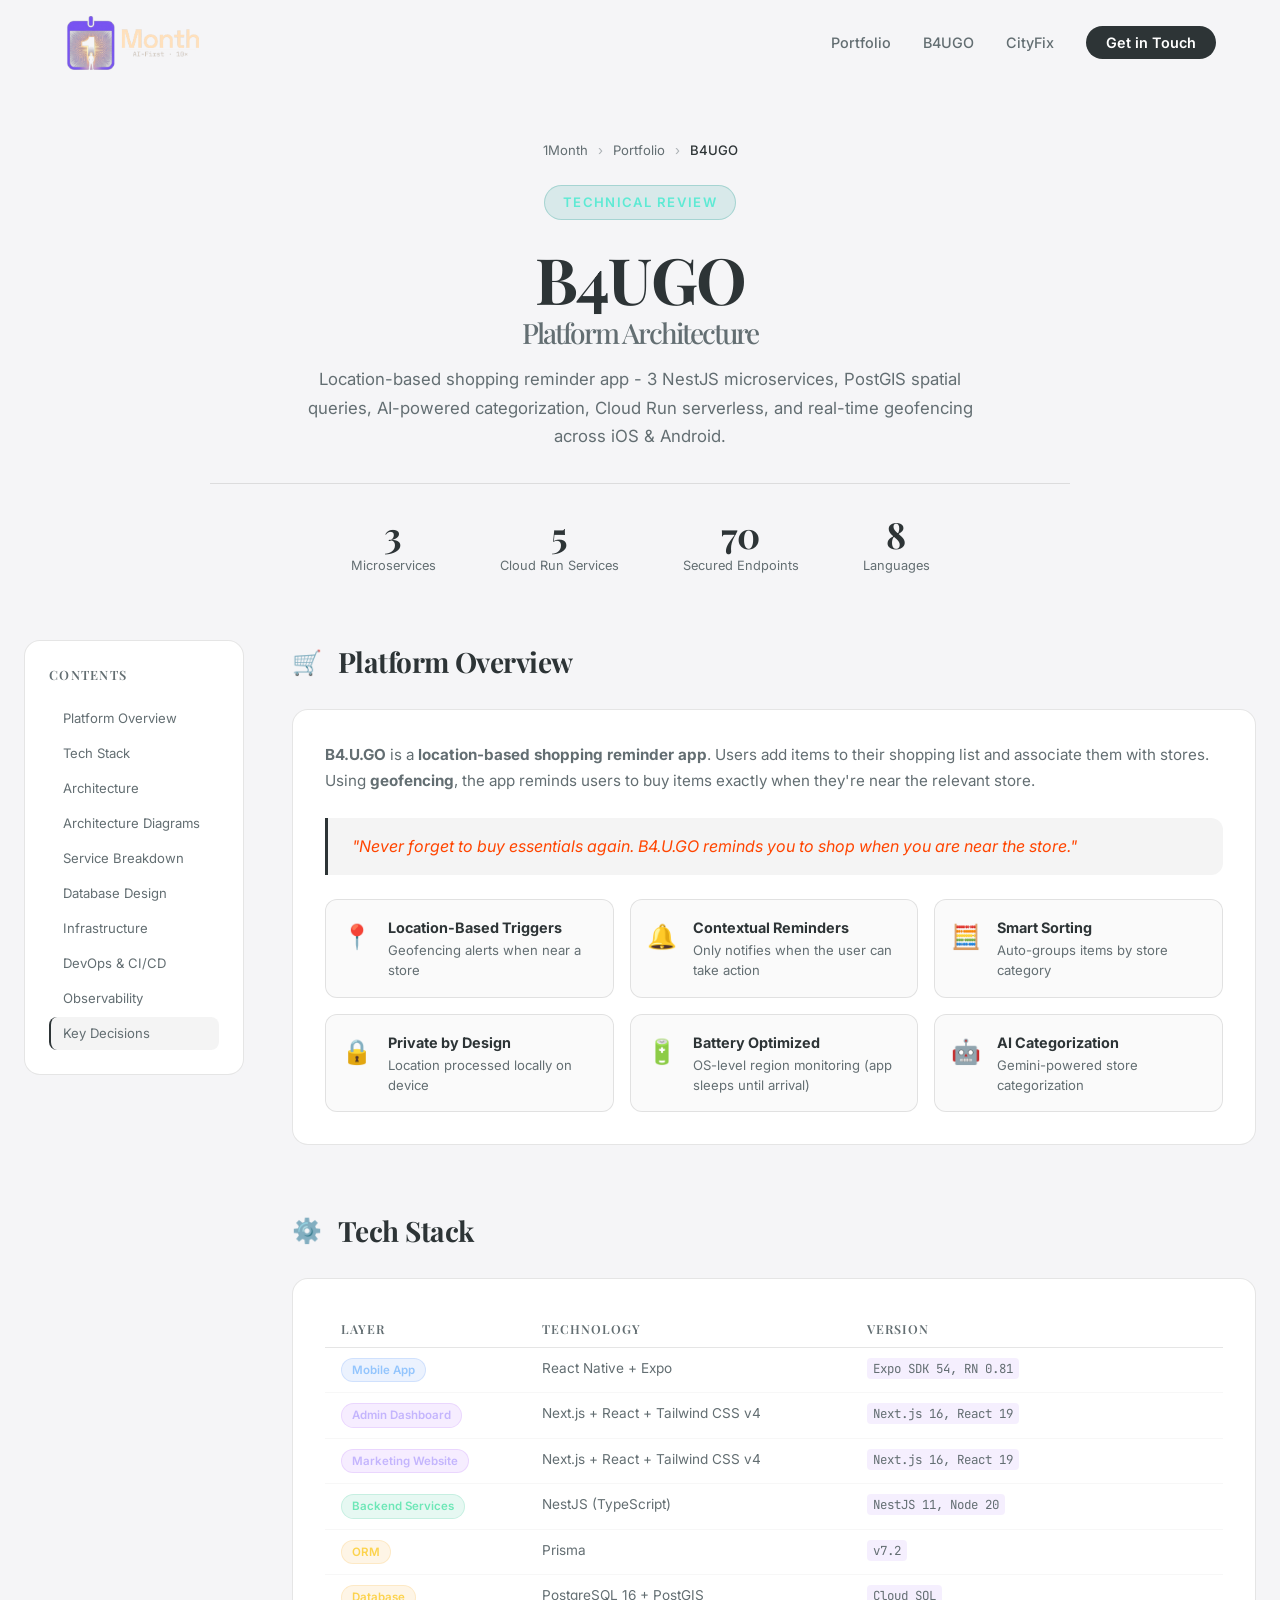
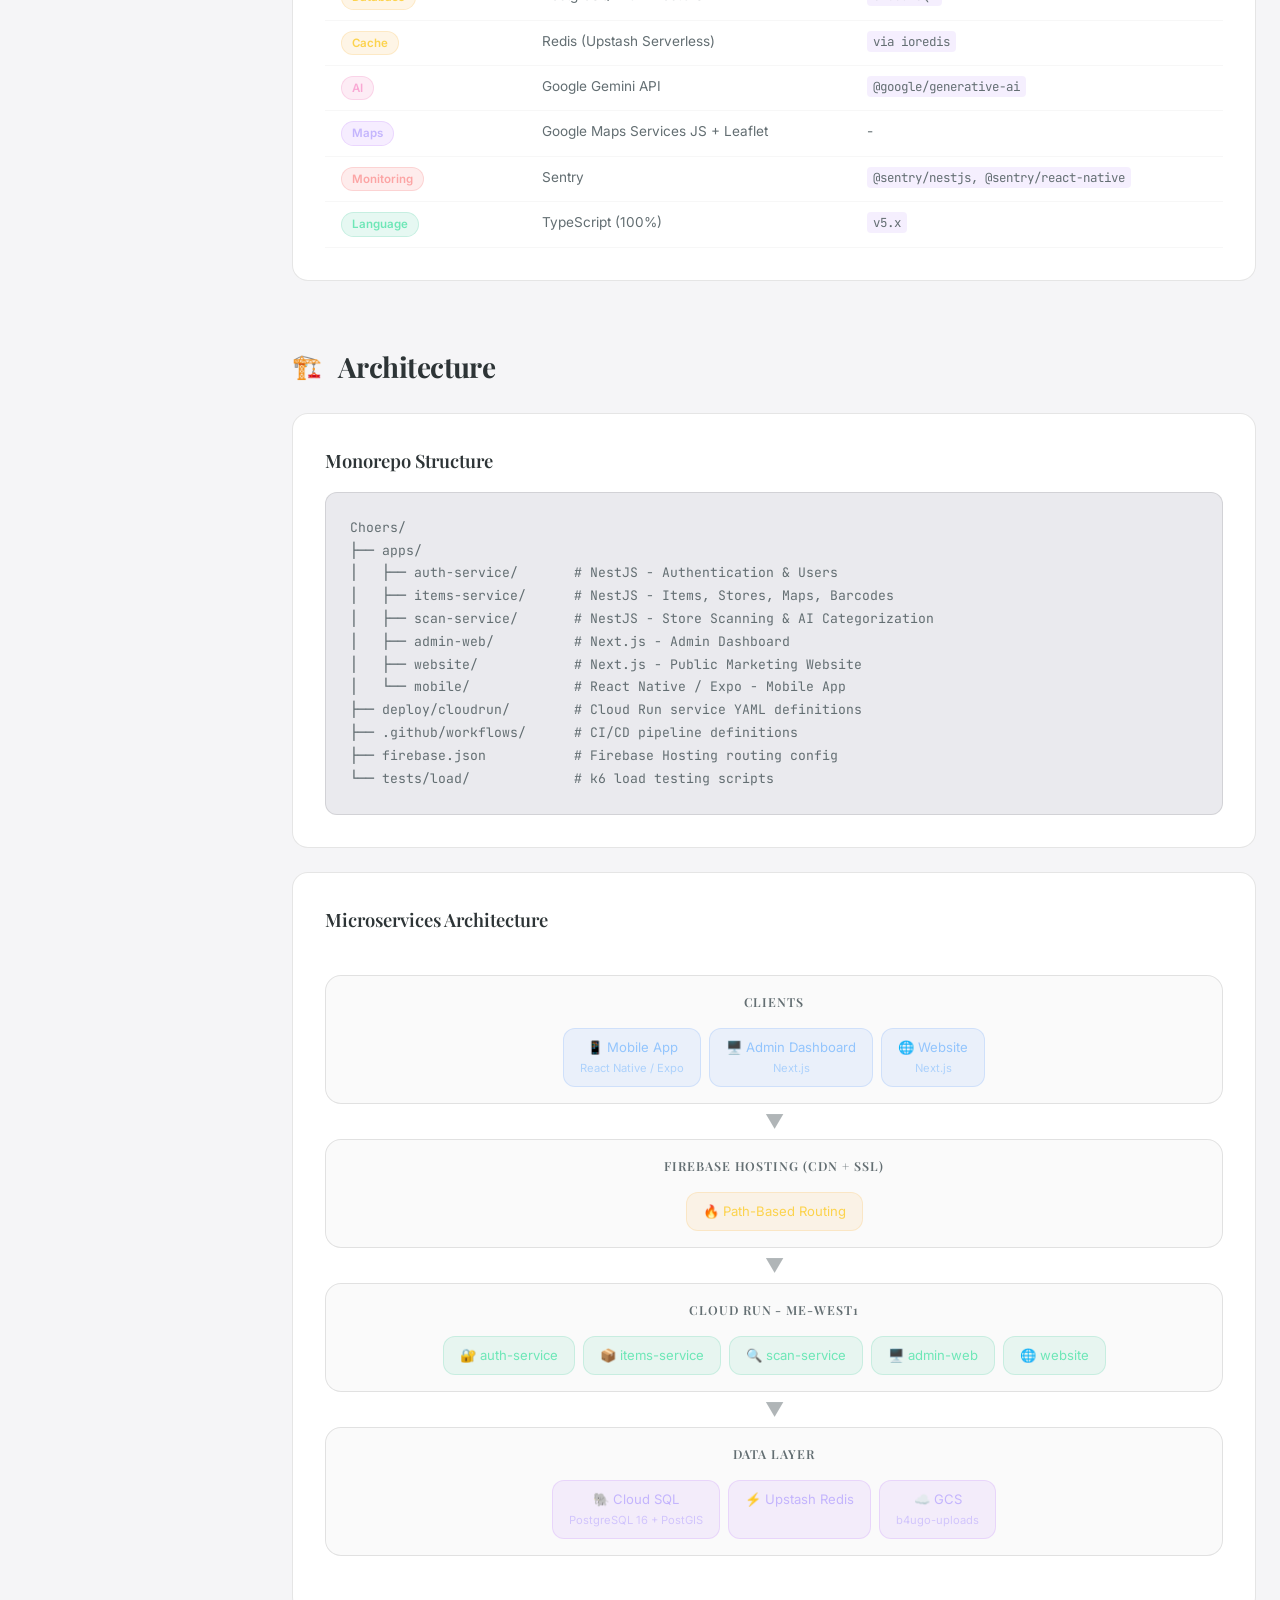
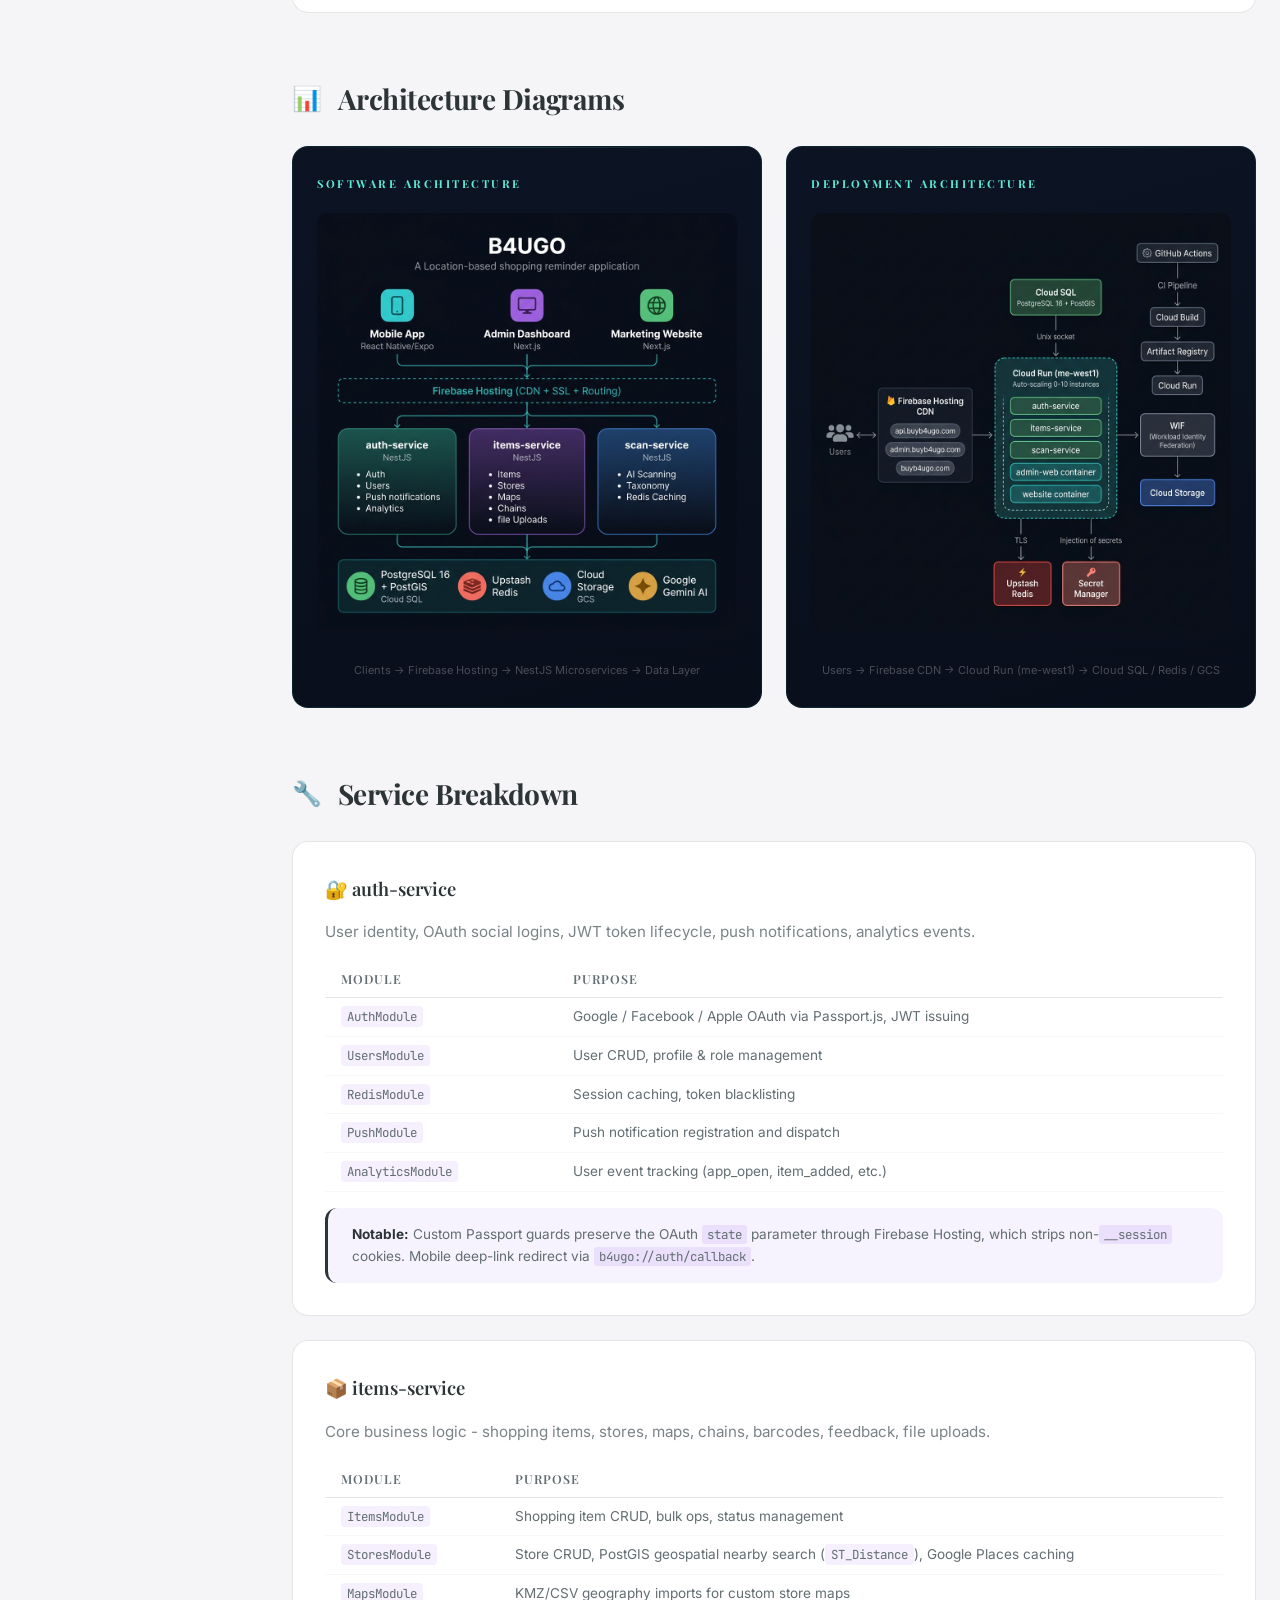
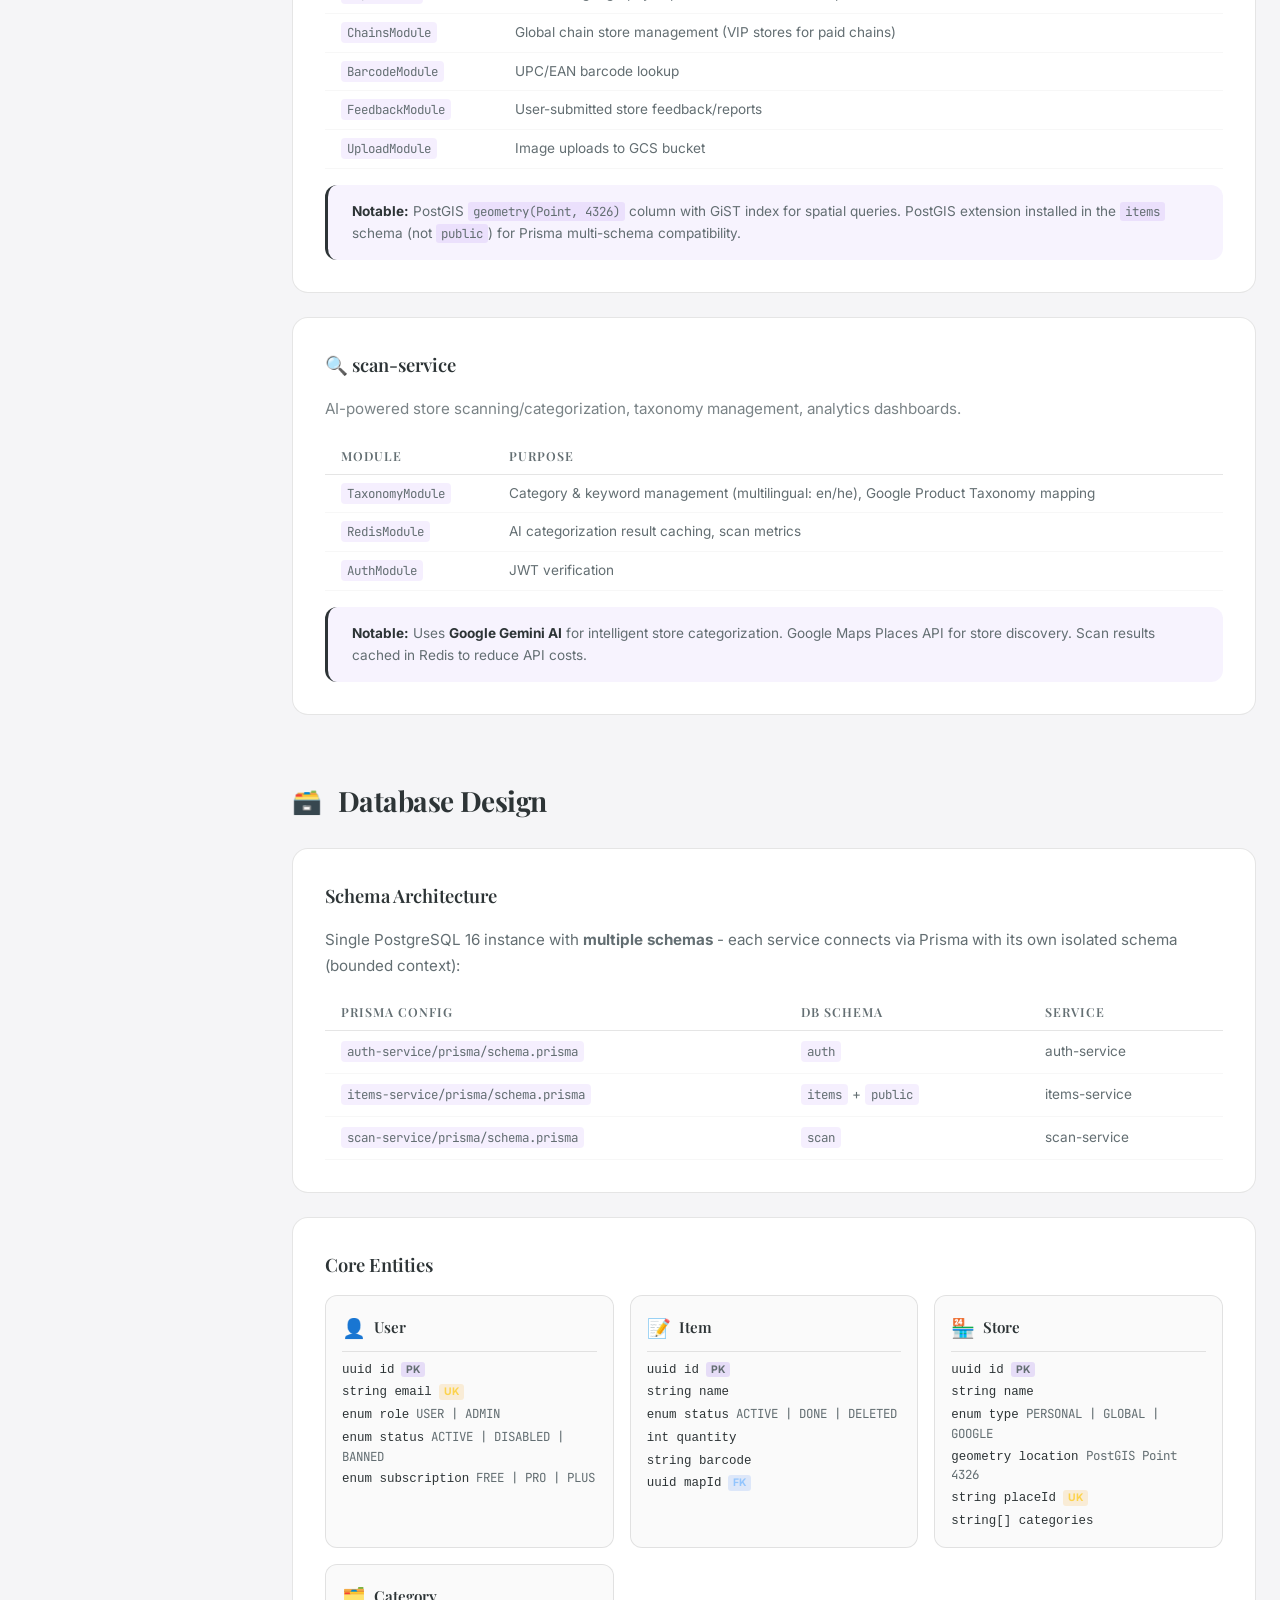
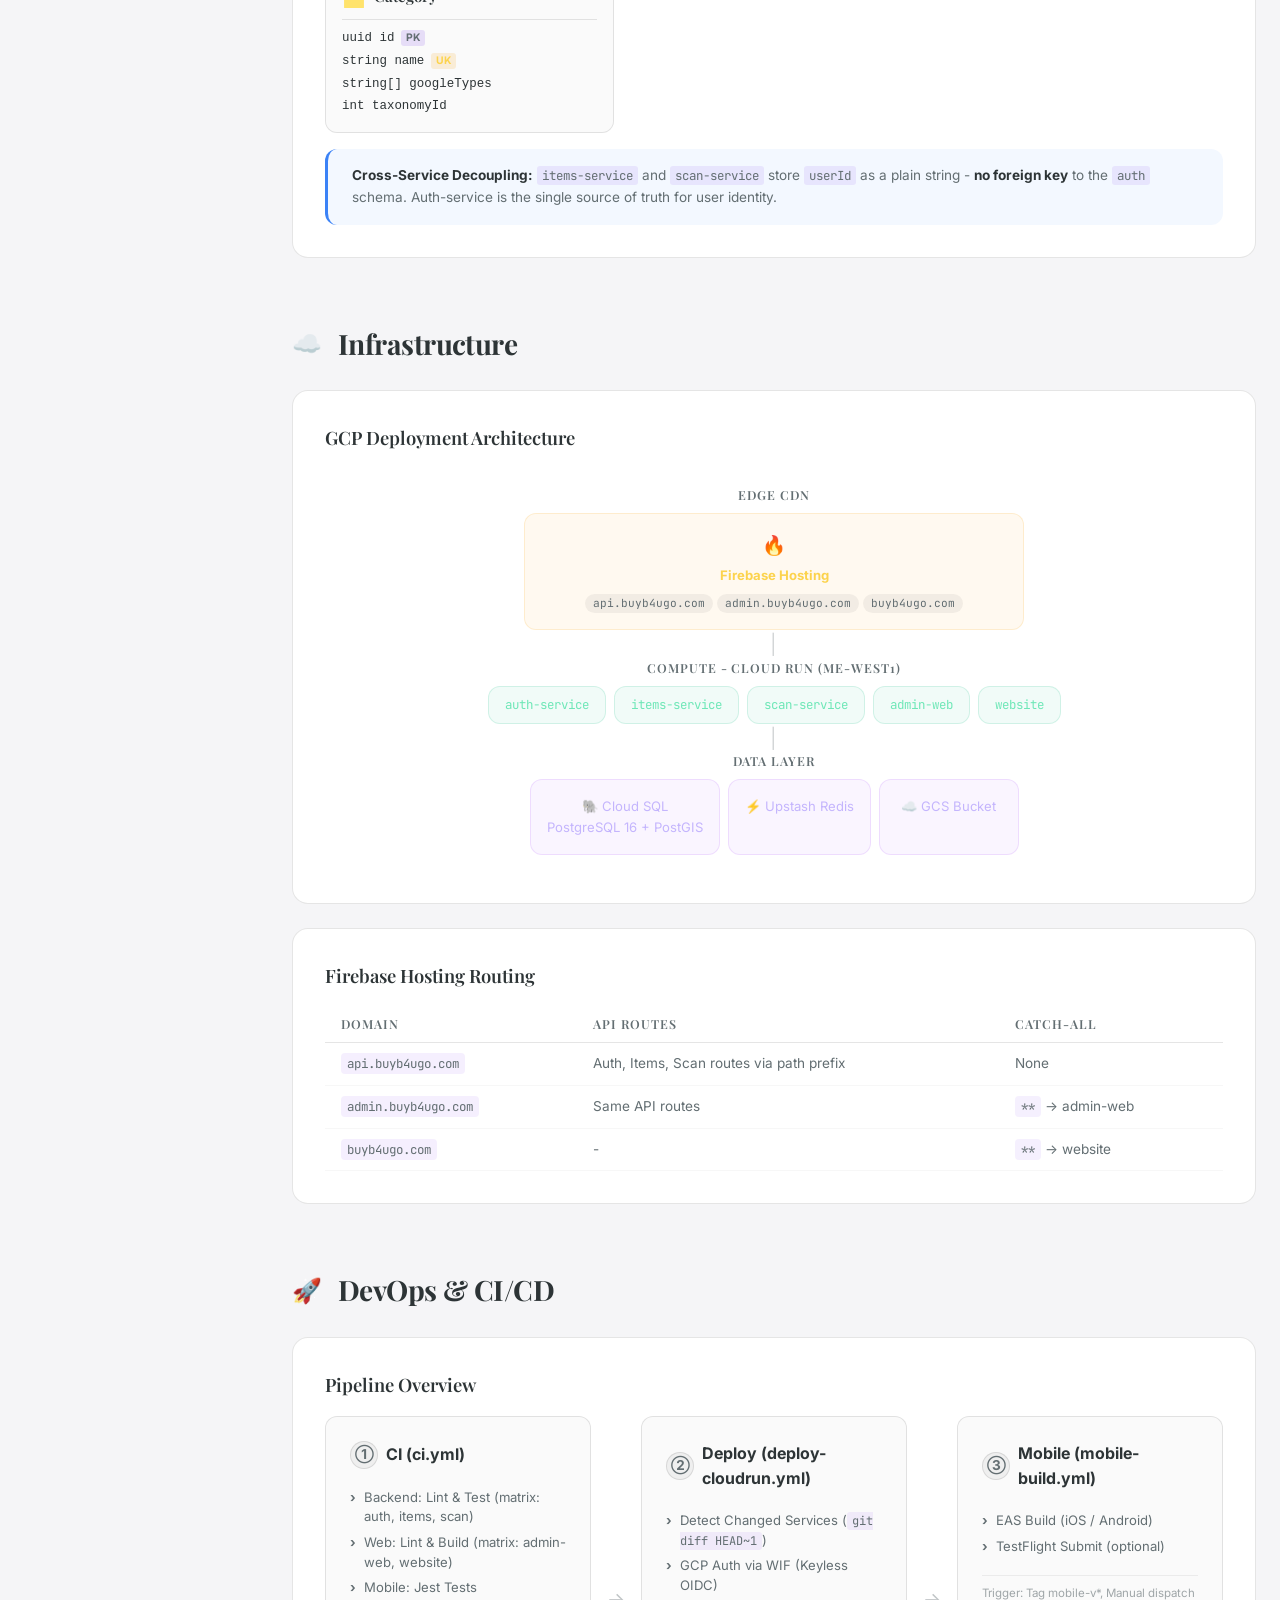
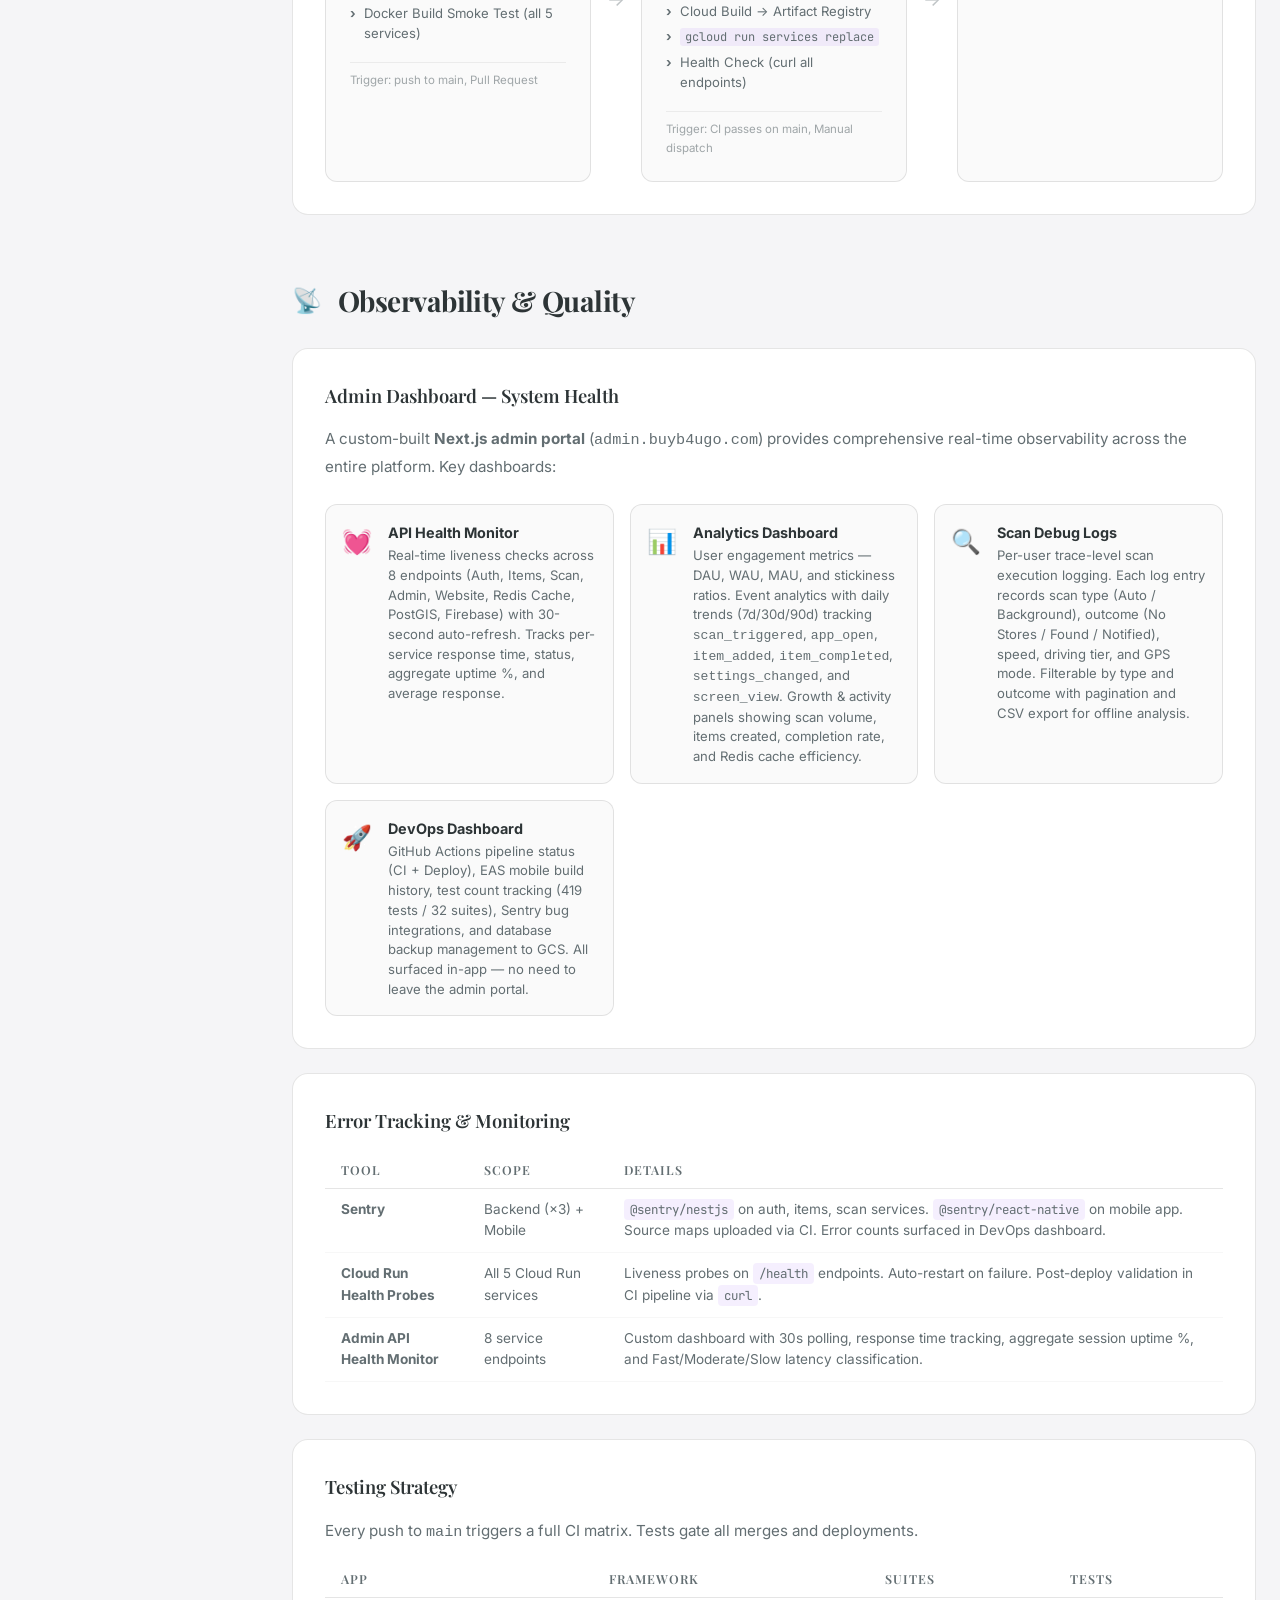
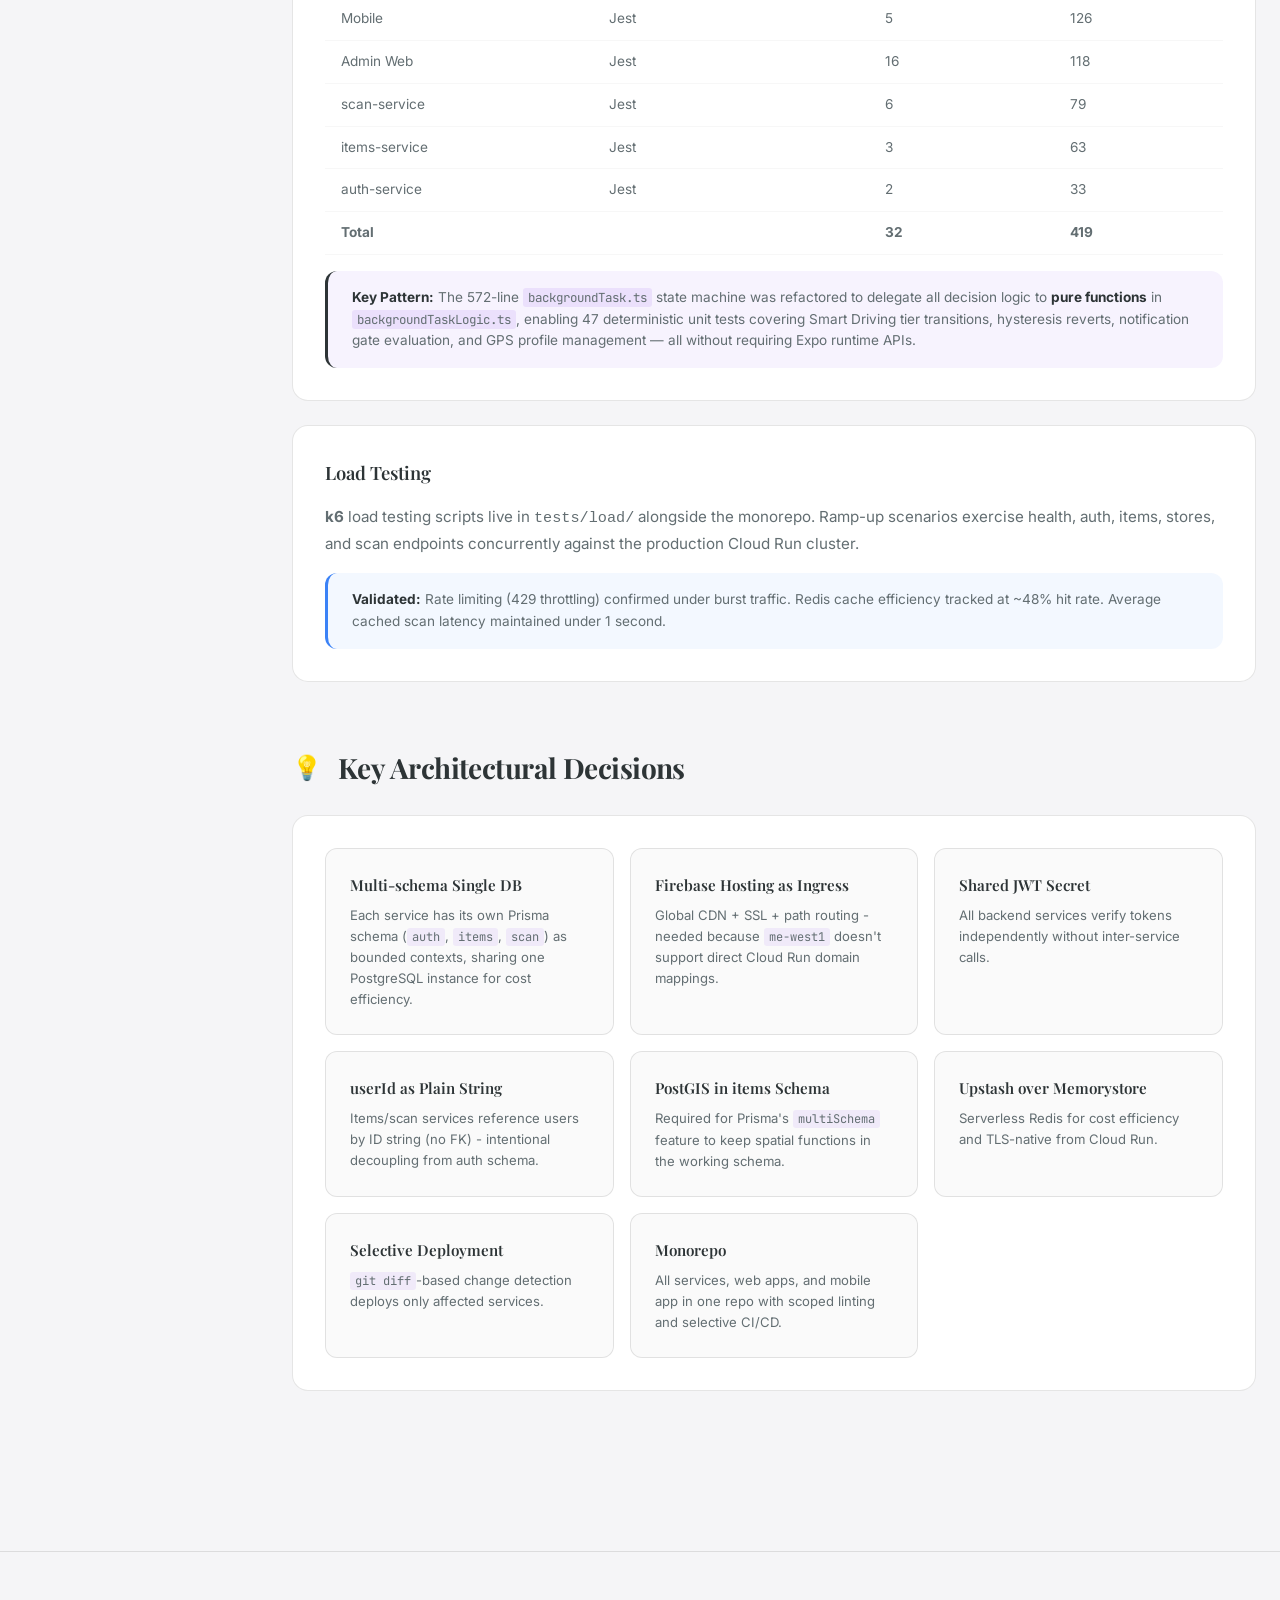
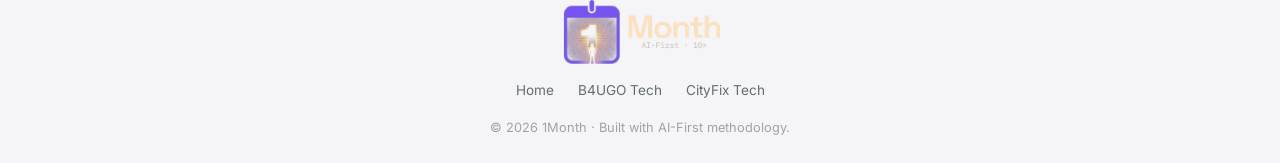
==== commit f233124c: "chore: format css" ====
--- a/tech-review-b4ugo.html
+++ b/tech-review-b4ugo.html
@@ -27,8 +27,7 @@
   <nav class="nav scrolled" id="nav">
     <div class="nav-inner">
       <a href="index.html" class="nav-brand">
-        <span class="nav-logo">1</span>
-        <span class="nav-name">Month</span>
+        <img src="logo-composite.png" alt="1Month" class="nav-logo-img" />
       </a>
       <ul class="nav-links" id="nav-links">
         <li><a href="index.html#apps" class="nav-link">Portfolio</a></li>
@@ -277,7 +276,8 @@
               <div class="tr-arch-group">
                 <div class="tr-arch-group-label">Clients</div>
                 <div class="tr-arch-nodes">
-                  <div class="tr-arch-node tr-arch-node--client">📱 Mobile App<br><small>React Native / Expo</small></div>
+                  <div class="tr-arch-node tr-arch-node--client">📱 Mobile App<br><small>React Native / Expo</small>
+                  </div>
                   <div class="tr-arch-node tr-arch-node--client">🖥️ Admin Dashboard<br><small>Next.js</small></div>
                   <div class="tr-arch-node tr-arch-node--client">🌐 Website<br><small>Next.js</small></div>
                 </div>
@@ -310,7 +310,8 @@
               <div class="tr-arch-group">
                 <div class="tr-arch-group-label">Data Layer</div>
                 <div class="tr-arch-nodes">
-                  <div class="tr-arch-node tr-arch-node--data">🐘 Cloud SQL<br><small>PostgreSQL 16 + PostGIS</small></div>
+                  <div class="tr-arch-node tr-arch-node--data">🐘 Cloud SQL<br><small>PostgreSQL 16 + PostGIS</small>
+                  </div>
                   <div class="tr-arch-node tr-arch-node--data">⚡ Upstash Redis</div>
                   <div class="tr-arch-node tr-arch-node--data">☁️ GCS<br><small>b4ugo-uploads</small></div>
                 </div>
@@ -332,8 +333,8 @@
           <div class="arch-panel">
             <div class="arch-label">Software Architecture</div>
             <img src="assets/diagrams/b4ugo-software-architecture.png"
-                 alt="B4UGO Software Architecture - 3 NestJS microservices behind Firebase Hosting, connecting to PostgreSQL, Redis, Cloud Storage, and Gemini AI"
-                 class="arch-img" loading="lazy">
+              alt="B4UGO Software Architecture - 3 NestJS microservices behind Firebase Hosting, connecting to PostgreSQL, Redis, Cloud Storage, and Gemini AI"
+              class="arch-img" loading="lazy">
             <div class="arch-caption">Clients → Firebase Hosting → NestJS Microservices → Data Layer</div>
           </div>
 
@@ -341,8 +342,8 @@
           <div class="arch-panel">
             <div class="arch-label">Deployment Architecture</div>
             <img src="assets/diagrams/b4ugo-deployment-architecture.png"
-                 alt="B4UGO Deployment Architecture - Users to Firebase CDN to Cloud Run services, with Cloud SQL, CI/CD pipeline, and WIF"
-                 class="arch-img" loading="lazy">
+              alt="B4UGO Deployment Architecture - Users to Firebase CDN to Cloud Run services, with Cloud SQL, CI/CD pipeline, and WIF"
+              class="arch-img" loading="lazy">
             <div class="arch-caption">Users → Firebase CDN → Cloud Run (me-west1) → Cloud SQL / Redis / GCS</div>
           </div>
         </div>
@@ -355,67 +356,130 @@
 
         <div class="tr-card">
           <h3 class="tr-card-title">🔐 auth-service</h3>
-          <p class="tr-text tr-text--muted">User identity, OAuth social logins, JWT token lifecycle, push notifications, analytics events.</p>
+          <p class="tr-text tr-text--muted">User identity, OAuth social logins, JWT token lifecycle, push notifications,
+            analytics events.</p>
           <div class="tr-table-wrap">
             <table class="tr-table tr-table--compact">
               <thead>
-                <tr><th>Module</th><th>Purpose</th></tr>
+                <tr>
+                  <th>Module</th>
+                  <th>Purpose</th>
+                </tr>
               </thead>
               <tbody>
-                <tr><td><code>AuthModule</code></td><td>Google / Facebook / Apple OAuth via Passport.js, JWT issuing</td></tr>
-                <tr><td><code>UsersModule</code></td><td>User CRUD, profile & role management</td></tr>
-                <tr><td><code>RedisModule</code></td><td>Session caching, token blacklisting</td></tr>
-                <tr><td><code>PushModule</code></td><td>Push notification registration and dispatch</td></tr>
-                <tr><td><code>AnalyticsModule</code></td><td>User event tracking (app_open, item_added, etc.)</td></tr>
+                <tr>
+                  <td><code>AuthModule</code></td>
+                  <td>Google / Facebook / Apple OAuth via Passport.js, JWT issuing</td>
+                </tr>
+                <tr>
+                  <td><code>UsersModule</code></td>
+                  <td>User CRUD, profile & role management</td>
+                </tr>
+                <tr>
+                  <td><code>RedisModule</code></td>
+                  <td>Session caching, token blacklisting</td>
+                </tr>
+                <tr>
+                  <td><code>PushModule</code></td>
+                  <td>Push notification registration and dispatch</td>
+                </tr>
+                <tr>
+                  <td><code>AnalyticsModule</code></td>
+                  <td>User event tracking (app_open, item_added, etc.)</td>
+                </tr>
               </tbody>
             </table>
           </div>
           <div class="tr-callout">
-            <strong>Notable:</strong> Custom Passport guards preserve the OAuth <code>state</code> parameter through Firebase Hosting, which strips non-<code>__session</code> cookies. Mobile deep-link redirect via <code>b4ugo://auth/callback</code>.
+            <strong>Notable:</strong> Custom Passport guards preserve the OAuth <code>state</code> parameter through
+            Firebase Hosting, which strips non-<code>__session</code> cookies. Mobile deep-link redirect via
+            <code>b4ugo://auth/callback</code>.
           </div>
         </div>
 
         <div class="tr-card">
           <h3 class="tr-card-title">📦 items-service</h3>
-          <p class="tr-text tr-text--muted">Core business logic - shopping items, stores, maps, chains, barcodes, feedback, file uploads.</p>
+          <p class="tr-text tr-text--muted">Core business logic - shopping items, stores, maps, chains, barcodes,
+            feedback, file uploads.</p>
           <div class="tr-table-wrap">
             <table class="tr-table tr-table--compact">
               <thead>
-                <tr><th>Module</th><th>Purpose</th></tr>
+                <tr>
+                  <th>Module</th>
+                  <th>Purpose</th>
+                </tr>
               </thead>
               <tbody>
-                <tr><td><code>ItemsModule</code></td><td>Shopping item CRUD, bulk ops, status management</td></tr>
-                <tr><td><code>StoresModule</code></td><td>Store CRUD, PostGIS geospatial nearby search (<code>ST_Distance</code>), Google Places caching</td></tr>
-                <tr><td><code>MapsModule</code></td><td>KMZ/CSV geography imports for custom store maps</td></tr>
-                <tr><td><code>ChainsModule</code></td><td>Global chain store management (VIP stores for paid chains)</td></tr>
-                <tr><td><code>BarcodeModule</code></td><td>UPC/EAN barcode lookup</td></tr>
-                <tr><td><code>FeedbackModule</code></td><td>User-submitted store feedback/reports</td></tr>
-                <tr><td><code>UploadModule</code></td><td>Image uploads to GCS bucket</td></tr>
+                <tr>
+                  <td><code>ItemsModule</code></td>
+                  <td>Shopping item CRUD, bulk ops, status management</td>
+                </tr>
+                <tr>
+                  <td><code>StoresModule</code></td>
+                  <td>Store CRUD, PostGIS geospatial nearby search (<code>ST_Distance</code>), Google Places caching
+                  </td>
+                </tr>
+                <tr>
+                  <td><code>MapsModule</code></td>
+                  <td>KMZ/CSV geography imports for custom store maps</td>
+                </tr>
+                <tr>
+                  <td><code>ChainsModule</code></td>
+                  <td>Global chain store management (VIP stores for paid chains)</td>
+                </tr>
+                <tr>
+                  <td><code>BarcodeModule</code></td>
+                  <td>UPC/EAN barcode lookup</td>
+                </tr>
+                <tr>
+                  <td><code>FeedbackModule</code></td>
+                  <td>User-submitted store feedback/reports</td>
+                </tr>
+                <tr>
+                  <td><code>UploadModule</code></td>
+                  <td>Image uploads to GCS bucket</td>
+                </tr>
               </tbody>
             </table>
           </div>
           <div class="tr-callout">
-            <strong>Notable:</strong> PostGIS <code>geometry(Point, 4326)</code> column with GiST index for spatial queries. PostGIS extension installed in the <code>items</code> schema (not <code>public</code>) for Prisma multi-schema compatibility.
+            <strong>Notable:</strong> PostGIS <code>geometry(Point, 4326)</code> column with GiST index for spatial
+            queries. PostGIS extension installed in the <code>items</code> schema (not <code>public</code>) for Prisma
+            multi-schema compatibility.
           </div>
         </div>
 
         <div class="tr-card">
           <h3 class="tr-card-title">🔍 scan-service</h3>
-          <p class="tr-text tr-text--muted">AI-powered store scanning/categorization, taxonomy management, analytics dashboards.</p>
+          <p class="tr-text tr-text--muted">AI-powered store scanning/categorization, taxonomy management, analytics
+            dashboards.</p>
           <div class="tr-table-wrap">
             <table class="tr-table tr-table--compact">
               <thead>
-                <tr><th>Module</th><th>Purpose</th></tr>
+                <tr>
+                  <th>Module</th>
+                  <th>Purpose</th>
+                </tr>
               </thead>
               <tbody>
-                <tr><td><code>TaxonomyModule</code></td><td>Category & keyword management (multilingual: en/he), Google Product Taxonomy mapping</td></tr>
-                <tr><td><code>RedisModule</code></td><td>AI categorization result caching, scan metrics</td></tr>
-                <tr><td><code>AuthModule</code></td><td>JWT verification</td></tr>
+                <tr>
+                  <td><code>TaxonomyModule</code></td>
+                  <td>Category & keyword management (multilingual: en/he), Google Product Taxonomy mapping</td>
+                </tr>
+                <tr>
+                  <td><code>RedisModule</code></td>
+                  <td>AI categorization result caching, scan metrics</td>
+                </tr>
+                <tr>
+                  <td><code>AuthModule</code></td>
+                  <td>JWT verification</td>
+                </tr>
               </tbody>
             </table>
           </div>
           <div class="tr-callout">
-            <strong>Notable:</strong> Uses <strong>Google Gemini AI</strong> for intelligent store categorization. Google Maps Places API for store discovery. Scan results cached in Redis to reduce API costs.
+            <strong>Notable:</strong> Uses <strong>Google Gemini AI</strong> for intelligent store categorization.
+            Google Maps Places API for store discovery. Scan results cached in Redis to reduce API costs.
           </div>
         </div>
       </section>
@@ -429,16 +493,33 @@
 
         <div class="tr-card">
           <h3 class="tr-card-title">Schema Architecture</h3>
-          <p class="tr-text">Single PostgreSQL 16 instance with <strong>multiple schemas</strong> - each service connects via Prisma with its own isolated schema (bounded context):</p>
+          <p class="tr-text">Single PostgreSQL 16 instance with <strong>multiple schemas</strong> - each service
+            connects via Prisma with its own isolated schema (bounded context):</p>
           <div class="tr-table-wrap">
             <table class="tr-table">
               <thead>
-                <tr><th>Prisma Config</th><th>DB Schema</th><th>Service</th></tr>
+                <tr>
+                  <th>Prisma Config</th>
+                  <th>DB Schema</th>
+                  <th>Service</th>
+                </tr>
               </thead>
               <tbody>
-                <tr><td><code>auth-service/prisma/schema.prisma</code></td><td><code>auth</code></td><td>auth-service</td></tr>
-                <tr><td><code>items-service/prisma/schema.prisma</code></td><td><code>items</code> + <code>public</code></td><td>items-service</td></tr>
-                <tr><td><code>scan-service/prisma/schema.prisma</code></td><td><code>scan</code></td><td>scan-service</td></tr>
+                <tr>
+                  <td><code>auth-service/prisma/schema.prisma</code></td>
+                  <td><code>auth</code></td>
+                  <td>auth-service</td>
+                </tr>
+                <tr>
+                  <td><code>items-service/prisma/schema.prisma</code></td>
+                  <td><code>items</code> + <code>public</code></td>
+                  <td>items-service</td>
+                </tr>
+                <tr>
+                  <td><code>scan-service/prisma/schema.prisma</code></td>
+                  <td><code>scan</code></td>
+                  <td>scan-service</td>
+                </tr>
               </tbody>
             </table>
           </div>
@@ -502,7 +583,9 @@
             </div>
           </div>
           <div class="tr-callout tr-callout--info">
-            <strong>Cross-Service Decoupling:</strong> <code>items-service</code> and <code>scan-service</code> store <code>userId</code> as a plain string - <strong>no foreign key</strong> to the <code>auth</code> schema. Auth-service is the single source of truth for user identity.
+            <strong>Cross-Service Decoupling:</strong> <code>items-service</code> and <code>scan-service</code> store
+            <code>userId</code> as a plain string - <strong>no foreign key</strong> to the <code>auth</code> schema.
+            Auth-service is the single source of truth for user identity.
           </div>
         </div>
       </section>
@@ -559,7 +642,11 @@
           <div class="tr-table-wrap">
             <table class="tr-table">
               <thead>
-                <tr><th>Domain</th><th>API Routes</th><th>Catch-all</th></tr>
+                <tr>
+                  <th>Domain</th>
+                  <th>API Routes</th>
+                  <th>Catch-all</th>
+                </tr>
               </thead>
               <tbody>
                 <tr>
@@ -646,35 +733,45 @@
 
         <div class="tr-card">
           <h3 class="tr-card-title">Admin Dashboard — System Health</h3>
-          <p class="tr-text">A custom-built <strong>Next.js admin portal</strong> (<code>admin.buyb4ugo.com</code>) provides comprehensive real-time observability across the entire platform. Key dashboards:</p>
+          <p class="tr-text">A custom-built <strong>Next.js admin portal</strong> (<code>admin.buyb4ugo.com</code>)
+            provides comprehensive real-time observability across the entire platform. Key dashboards:</p>
 
           <div class="tr-feature-grid">
             <div class="tr-feature">
               <span class="tr-feature-icon">💓</span>
               <div>
                 <strong>API Health Monitor</strong>
-                <p>Real-time liveness checks across 8 endpoints (Auth, Items, Scan, Admin, Website, Redis Cache, PostGIS, Firebase) with 30-second auto-refresh. Tracks per-service response time, status, aggregate uptime %, and average response.</p>
+                <p>Real-time liveness checks across 8 endpoints (Auth, Items, Scan, Admin, Website, Redis Cache,
+                  PostGIS, Firebase) with 30-second auto-refresh. Tracks per-service response time, status, aggregate
+                  uptime %, and average response.</p>
               </div>
             </div>
             <div class="tr-feature">
               <span class="tr-feature-icon">📊</span>
               <div>
                 <strong>Analytics Dashboard</strong>
-                <p>User engagement metrics — DAU, WAU, MAU, and stickiness ratios. Event analytics with daily trends (7d/30d/90d) tracking <code>scan_triggered</code>, <code>app_open</code>, <code>item_added</code>, <code>item_completed</code>, <code>settings_changed</code>, and <code>screen_view</code>. Growth & activity panels showing scan volume, items created, completion rate, and Redis cache efficiency.</p>
+                <p>User engagement metrics — DAU, WAU, MAU, and stickiness ratios. Event analytics with daily trends
+                  (7d/30d/90d) tracking <code>scan_triggered</code>, <code>app_open</code>, <code>item_added</code>,
+                  <code>item_completed</code>, <code>settings_changed</code>, and <code>screen_view</code>. Growth &
+                  activity panels showing scan volume, items created, completion rate, and Redis cache efficiency.</p>
               </div>
             </div>
             <div class="tr-feature">
               <span class="tr-feature-icon">🔍</span>
               <div>
                 <strong>Scan Debug Logs</strong>
-                <p>Per-user trace-level scan execution logging. Each log entry records scan type (Auto / Background), outcome (No Stores / Found / Notified), speed, driving tier, and GPS mode. Filterable by type and outcome with pagination and CSV export for offline analysis.</p>
+                <p>Per-user trace-level scan execution logging. Each log entry records scan type (Auto / Background),
+                  outcome (No Stores / Found / Notified), speed, driving tier, and GPS mode. Filterable by type and
+                  outcome with pagination and CSV export for offline analysis.</p>
               </div>
             </div>
             <div class="tr-feature">
               <span class="tr-feature-icon">🚀</span>
               <div>
                 <strong>DevOps Dashboard</strong>
-                <p>GitHub Actions pipeline status (CI + Deploy), EAS mobile build history, test count tracking (419 tests / 32 suites), Sentry bug integrations, and database backup management to GCS. All surfaced in-app — no need to leave the admin portal.</p>
+                <p>GitHub Actions pipeline status (CI + Deploy), EAS mobile build history, test count tracking (419
+                  tests / 32 suites), Sentry bug integrations, and database backup management to GCS. All surfaced
+                  in-app — no need to leave the admin portal.</p>
               </div>
             </div>
           </div>
@@ -685,23 +782,30 @@
           <div class="tr-table-wrap">
             <table class="tr-table">
               <thead>
-                <tr><th>Tool</th><th>Scope</th><th>Details</th></tr>
+                <tr>
+                  <th>Tool</th>
+                  <th>Scope</th>
+                  <th>Details</th>
+                </tr>
               </thead>
               <tbody>
                 <tr>
                   <td><strong>Sentry</strong></td>
                   <td>Backend (×3) + Mobile</td>
-                  <td><code>@sentry/nestjs</code> on auth, items, scan services. <code>@sentry/react-native</code> on mobile app. Source maps uploaded via CI. Error counts surfaced in DevOps dashboard.</td>
+                  <td><code>@sentry/nestjs</code> on auth, items, scan services. <code>@sentry/react-native</code> on
+                    mobile app. Source maps uploaded via CI. Error counts surfaced in DevOps dashboard.</td>
                 </tr>
                 <tr>
                   <td><strong>Cloud Run Health Probes</strong></td>
                   <td>All 5 Cloud Run services</td>
-                  <td>Liveness probes on <code>/health</code> endpoints. Auto-restart on failure. Post-deploy validation in CI pipeline via <code>curl</code>.</td>
+                  <td>Liveness probes on <code>/health</code> endpoints. Auto-restart on failure. Post-deploy validation
+                    in CI pipeline via <code>curl</code>.</td>
                 </tr>
                 <tr>
                   <td><strong>Admin API Health Monitor</strong></td>
                   <td>8 service endpoints</td>
-                  <td>Custom dashboard with 30s polling, response time tracking, aggregate session uptime %, and Fast/Moderate/Slow latency classification.</td>
+                  <td>Custom dashboard with 30s polling, response time tracking, aggregate session uptime %, and
+                    Fast/Moderate/Slow latency classification.</td>
                 </tr>
               </tbody>
             </table>
@@ -710,32 +814,74 @@
 
         <div class="tr-card">
           <h3 class="tr-card-title">Testing Strategy</h3>
-          <p class="tr-text">Every push to <code>main</code> triggers a full CI matrix. Tests gate all merges and deployments.</p>
+          <p class="tr-text">Every push to <code>main</code> triggers a full CI matrix. Tests gate all merges and
+            deployments.</p>
           <div class="tr-table-wrap">
             <table class="tr-table">
               <thead>
-                <tr><th>App</th><th>Framework</th><th>Suites</th><th>Tests</th></tr>
+                <tr>
+                  <th>App</th>
+                  <th>Framework</th>
+                  <th>Suites</th>
+                  <th>Tests</th>
+                </tr>
               </thead>
               <tbody>
-                <tr><td>Mobile</td><td>Jest</td><td>5</td><td>126</td></tr>
-                <tr><td>Admin Web</td><td>Jest</td><td>16</td><td>118</td></tr>
-                <tr><td>scan-service</td><td>Jest</td><td>6</td><td>79</td></tr>
-                <tr><td>items-service</td><td>Jest</td><td>3</td><td>63</td></tr>
-                <tr><td>auth-service</td><td>Jest</td><td>2</td><td>33</td></tr>
-                <tr><td><strong>Total</strong></td><td></td><td><strong>32</strong></td><td><strong>419</strong></td></tr>
+                <tr>
+                  <td>Mobile</td>
+                  <td>Jest</td>
+                  <td>5</td>
+                  <td>126</td>
+                </tr>
+                <tr>
+                  <td>Admin Web</td>
+                  <td>Jest</td>
+                  <td>16</td>
+                  <td>118</td>
+                </tr>
+                <tr>
+                  <td>scan-service</td>
+                  <td>Jest</td>
+                  <td>6</td>
+                  <td>79</td>
+                </tr>
+                <tr>
+                  <td>items-service</td>
+                  <td>Jest</td>
+                  <td>3</td>
+                  <td>63</td>
+                </tr>
+                <tr>
+                  <td>auth-service</td>
+                  <td>Jest</td>
+                  <td>2</td>
+                  <td>33</td>
+                </tr>
+                <tr>
+                  <td><strong>Total</strong></td>
+                  <td></td>
+                  <td><strong>32</strong></td>
+                  <td><strong>419</strong></td>
+                </tr>
               </tbody>
             </table>
           </div>
           <div class="tr-callout">
-            <strong>Key Pattern:</strong> The 572-line <code>backgroundTask.ts</code> state machine was refactored to delegate all decision logic to <strong>pure functions</strong> in <code>backgroundTaskLogic.ts</code>, enabling 47 deterministic unit tests covering Smart Driving tier transitions, hysteresis reverts, notification gate evaluation, and GPS profile management — all without requiring Expo runtime APIs.
+            <strong>Key Pattern:</strong> The 572-line <code>backgroundTask.ts</code> state machine was refactored to
+            delegate all decision logic to <strong>pure functions</strong> in <code>backgroundTaskLogic.ts</code>,
+            enabling 47 deterministic unit tests covering Smart Driving tier transitions, hysteresis reverts,
+            notification gate evaluation, and GPS profile management — all without requiring Expo runtime APIs.
           </div>
         </div>
 
         <div class="tr-card">
           <h3 class="tr-card-title">Load Testing</h3>
-          <p class="tr-text"><strong>k6</strong> load testing scripts live in <code>tests/load/</code> alongside the monorepo. Ramp-up scenarios exercise health, auth, items, stores, and scan endpoints concurrently against the production Cloud Run cluster.</p>
+          <p class="tr-text"><strong>k6</strong> load testing scripts live in <code>tests/load/</code> alongside the
+            monorepo. Ramp-up scenarios exercise health, auth, items, stores, and scan endpoints concurrently against
+            the production Cloud Run cluster.</p>
           <div class="tr-callout tr-callout--info">
-            <strong>Validated:</strong> Rate limiting (429 throttling) confirmed under burst traffic. Redis cache efficiency tracked at ~48% hit rate. Average cached scan latency maintained under 1 second.
+            <strong>Validated:</strong> Rate limiting (429 throttling) confirmed under burst traffic. Redis cache
+            efficiency tracked at ~48% hit rate. Average cached scan latency maintained under 1 second.
           </div>
         </div>
       </section>
@@ -751,11 +897,13 @@
           <div class="tr-decisions-grid">
             <div class="tr-decision">
               <h4 class="tr-decision-title">Multi-schema Single DB</h4>
-              <p>Each service has its own Prisma schema (<code>auth</code>, <code>items</code>, <code>scan</code>) as bounded contexts, sharing one PostgreSQL instance for cost efficiency.</p>
+              <p>Each service has its own Prisma schema (<code>auth</code>, <code>items</code>, <code>scan</code>) as
+                bounded contexts, sharing one PostgreSQL instance for cost efficiency.</p>
             </div>
             <div class="tr-decision">
               <h4 class="tr-decision-title">Firebase Hosting as Ingress</h4>
-              <p>Global CDN + SSL + path routing - needed because <code>me-west1</code> doesn't support direct Cloud Run domain mappings.</p>
+              <p>Global CDN + SSL + path routing - needed because <code>me-west1</code> doesn't support direct Cloud Run
+                domain mappings.</p>
             </div>
             <div class="tr-decision">
               <h4 class="tr-decision-title">Shared JWT Secret</h4>
@@ -767,7 +915,8 @@
             </div>
             <div class="tr-decision">
               <h4 class="tr-decision-title">PostGIS in items Schema</h4>
-              <p>Required for Prisma's <code>multiSchema</code> feature to keep spatial functions in the working schema.</p>
+              <p>Required for Prisma's <code>multiSchema</code> feature to keep spatial functions in the working schema.
+              </p>
             </div>
             <div class="tr-decision">
               <h4 class="tr-decision-title">Upstash over Memorystore</h4>
@@ -807,4 +956,4 @@
   <script src="tech-review.js"></script>
 </body>
 
-</html>
+</html>
--- a/style.css
+++ b/style.css
@@ -150,12 +150,11 @@
   justify-content: center;
   width: 36px;
   height: 36px;
-  background: var(--primary);
+  background: linear-gradient(135deg, var(--primary), #9333EA);
   color: #fff;
   border-radius: var(--radius-sm);
   font-size: 1.25rem;
   font-weight: 700;
-  margin-right: 6px;
 }
 
 .nav-name {
@@ -165,7 +164,7 @@
 .nav-links {
   display: flex;
   align-items: center;
-  gap: var(--space-sm);
+  gap: var(--space-xl);
   list-style: none;
 }
 
@@ -467,7 +466,10 @@
 .bio-card::before {
   content: '';
   position: absolute;
-  top: 0; left: 0; right: 0; height: 4px;
+  top: 0;
+  left: 0;
+  right: 0;
+  height: 4px;
   background: linear-gradient(90deg, var(--primary), var(--secondary));
 }
 
@@ -497,7 +499,9 @@
 .timeline::before {
   content: '';
   position: absolute;
-  top: 0; bottom: 0; left: 15px;
+  top: 0;
+  bottom: 0;
+  left: 15px;
   width: 2px;
   background: var(--border);
 }
@@ -1228,7 +1232,10 @@
 .quality-card::before {
   content: '';
   position: absolute;
-  top: 0; left: 0; right: 0; height: 3px;
+  top: 0;
+  left: 0;
+  right: 0;
+  height: 3px;
   border-radius: var(--radius-lg) var(--radius-lg) 0 0;
 }
 
@@ -1369,11 +1376,25 @@
   transition: width 1.2s var(--ease-out);
 }
 
-.quality-bar--mobile   { background: linear-gradient(90deg, #0D9488, #14B8A6); }
-.quality-bar--web      { background: linear-gradient(90deg, var(--info), #60A5FA); }
-.quality-bar--scan     { background: linear-gradient(90deg, var(--primary), #A78BFA); }
-.quality-bar--items    { background: linear-gradient(90deg, var(--secondary), #FBBF24); }
-.quality-bar--auth     { background: linear-gradient(90deg, #E07A5F, #F4A261); }
+.quality-bar--mobile {
+  background: linear-gradient(90deg, #0D9488, #14B8A6);
+}
+
+.quality-bar--web {
+  background: linear-gradient(90deg, var(--info), #60A5FA);
+}
+
+.quality-bar--scan {
+  background: linear-gradient(90deg, var(--primary), #A78BFA);
+}
+
+.quality-bar--items {
+  background: linear-gradient(90deg, var(--secondary), #FBBF24);
+}
+
+.quality-bar--auth {
+  background: linear-gradient(90deg, #E07A5F, #F4A261);
+}
 
 .quality-bar-value {
   font-size: 0.8rem;
@@ -1432,8 +1453,17 @@
 }
 
 @keyframes livePulse {
-  0%, 100% { opacity: 1; box-shadow: 0 0 8px rgba(16, 185, 129, 0.6); }
-  50% { opacity: 0.5; box-shadow: 0 0 16px rgba(16, 185, 129, 0.3); }
+
+  0%,
+  100% {
+    opacity: 1;
+    box-shadow: 0 0 8px rgba(16, 185, 129, 0.6);
+  }
+
+  50% {
+    opacity: 0.5;
+    box-shadow: 0 0 16px rgba(16, 185, 129, 0.3);
+  }
 }
 
 /* Monitoring Grid */
@@ -1572,13 +1602,11 @@
   content: '';
   position: absolute;
   inset: 0;
-  background: repeating-linear-gradient(
-    45deg,
-    transparent,
-    transparent 20px,
-    rgba(139, 92, 246, 0.02) 20px,
-    rgba(139, 92, 246, 0.02) 40px
-  );
+  background: repeating-linear-gradient(45deg,
+      transparent,
+      transparent 20px,
+      rgba(139, 92, 246, 0.02) 20px,
+      rgba(139, 92, 246, 0.02) 40px);
   pointer-events: none;
 }
 
@@ -1709,17 +1737,17 @@
 }
 
 /* Collapsible details/summary */
-details.code-snippet > summary {
+details.code-snippet>summary {
   list-style: none;
   cursor: pointer;
   user-select: none;
 }
 
-details.code-snippet > summary::-webkit-details-marker {
+details.code-snippet>summary::-webkit-details-marker {
   display: none;
 }
 
-details.code-snippet > summary::after {
+details.code-snippet>summary::after {
   content: '▸';
   font-size: 1.1rem;
   color: var(--text-muted);
@@ -1728,7 +1756,7 @@
   flex-shrink: 0;
 }
 
-details.code-snippet[open] > summary::after {
+details.code-snippet[open]>summary::after {
   transform: rotate(90deg);
   color: var(--accent);
 }
@@ -1799,13 +1827,34 @@
 }
 
 /* Syntax highlight tokens */
-.code-keyword { color: #c084fc; }
-.code-string { color: #86efac; }
-.code-comment { color: #6b7280; font-style: italic; }
-.code-fn { color: #93c5fd; }
-.code-type { color: #fbbf24; }
-.code-decorator { color: #f472b6; }
-.code-number { color: #fb923c; }
+.code-keyword {
+  color: #c084fc;
+}
+
+.code-string {
+  color: #86efac;
+}
+
+.code-comment {
+  color: #6b7280;
+  font-style: italic;
+}
+
+.code-fn {
+  color: #93c5fd;
+}
+
+.code-type {
+  color: #fbbf24;
+}
+
+.code-decorator {
+  color: #f472b6;
+}
+
+.code-number {
+  color: #fb923c;
+}
 
 /* Callout tip */
 .code-snippet-callout {
@@ -1842,14 +1891,17 @@
   .code-snippet-header {
     padding: 12px 16px;
   }
+
   .code-snippet-annotation,
   .code-snippet-callout {
     padding: 12px 16px;
   }
+
   .code-block {
     padding: 16px;
     font-size: 0.75rem;
   }
+
   .code-lock {
     min-height: 260px;
   }
@@ -2010,10 +2062,12 @@
   .driving-tier {
     flex-direction: column;
   }
+
   .driving-arrows {
     flex-direction: row;
     gap: var(--space-sm);
   }
+
   .gate-node {
     width: 240px;
     font-size: 0.75rem;
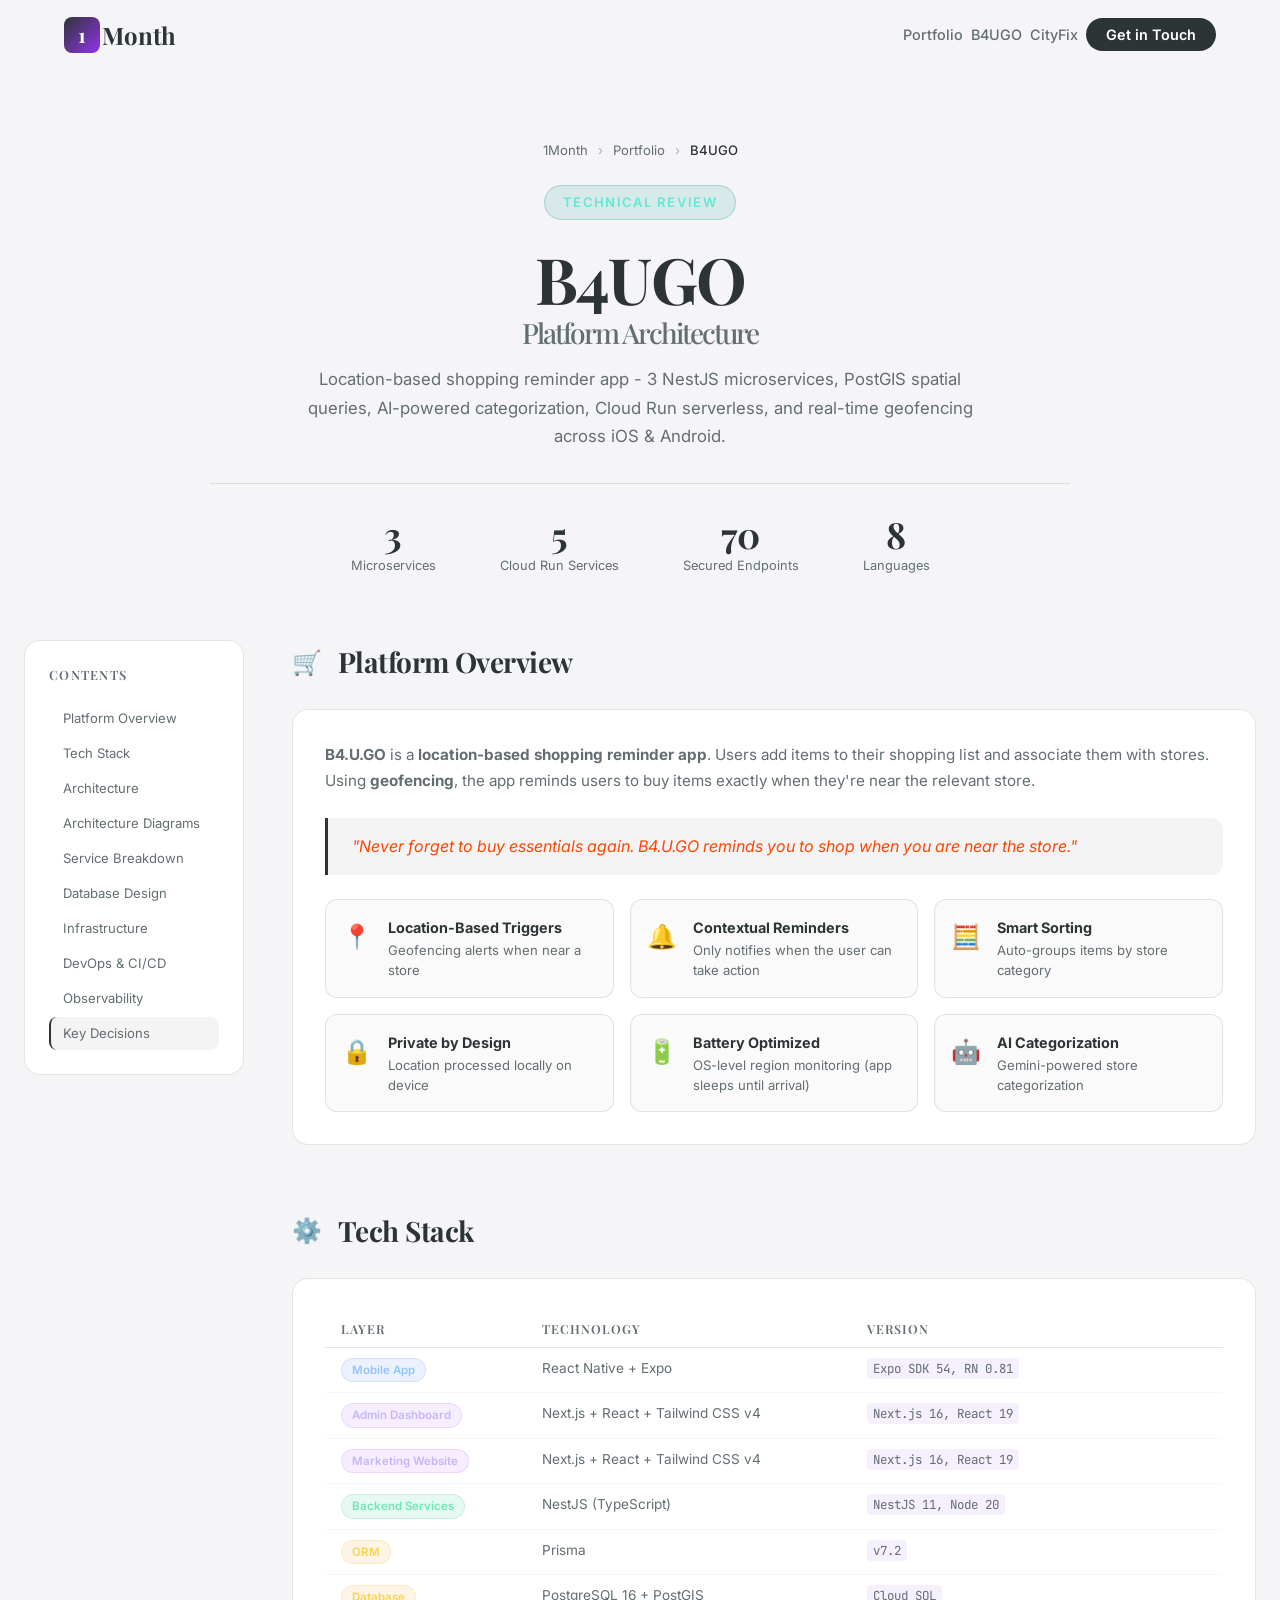
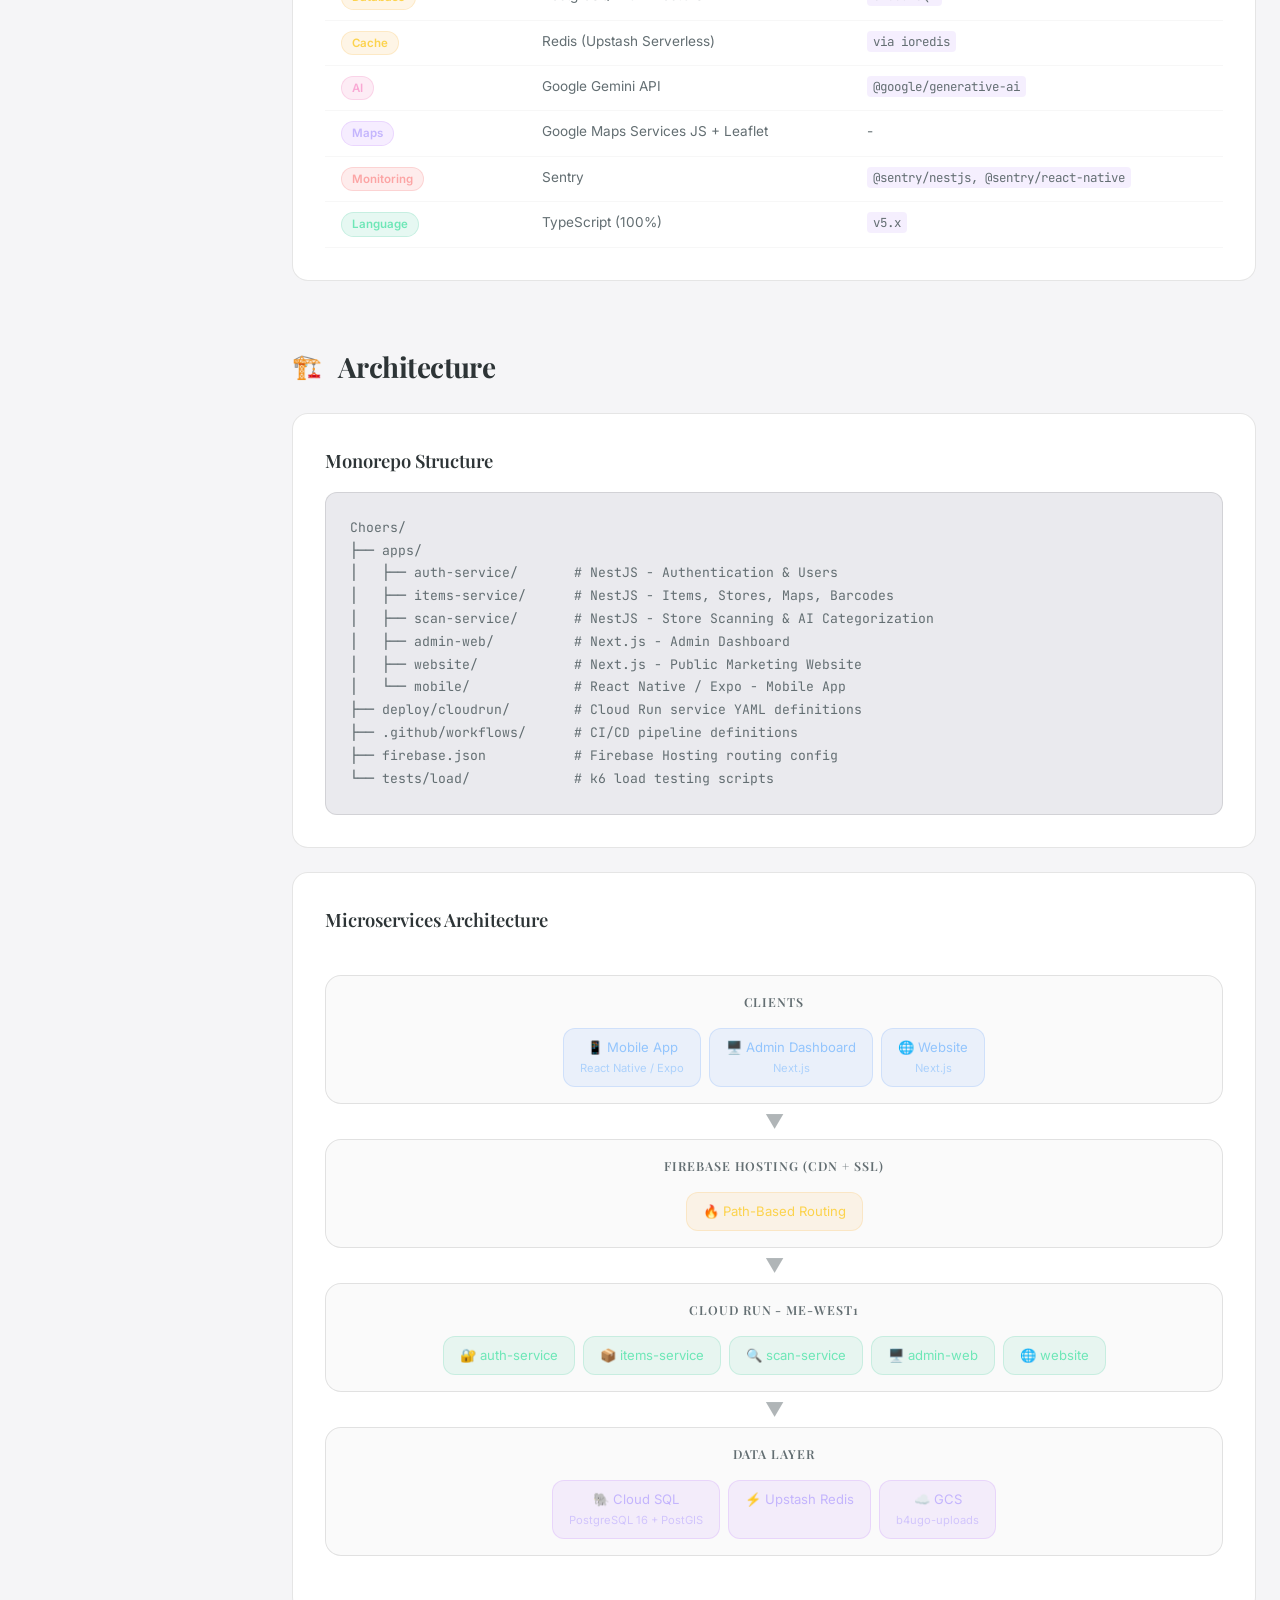
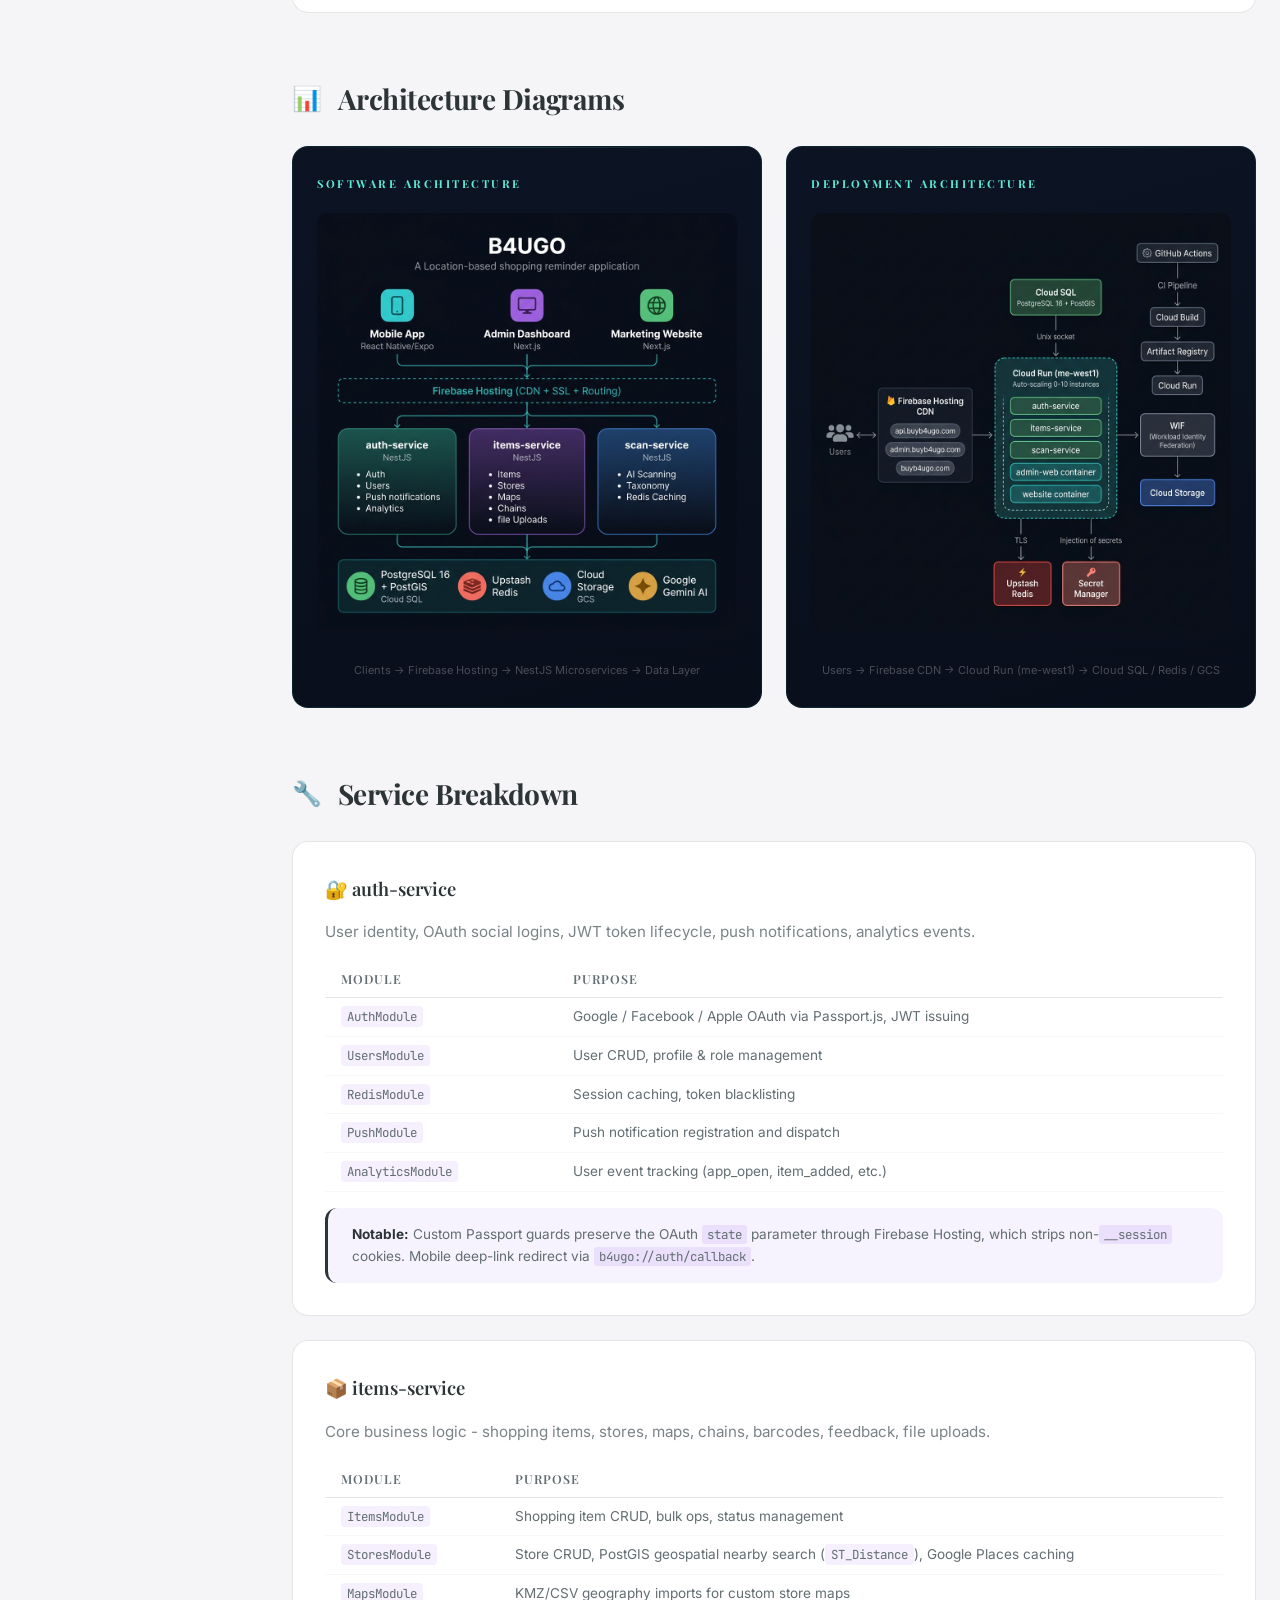
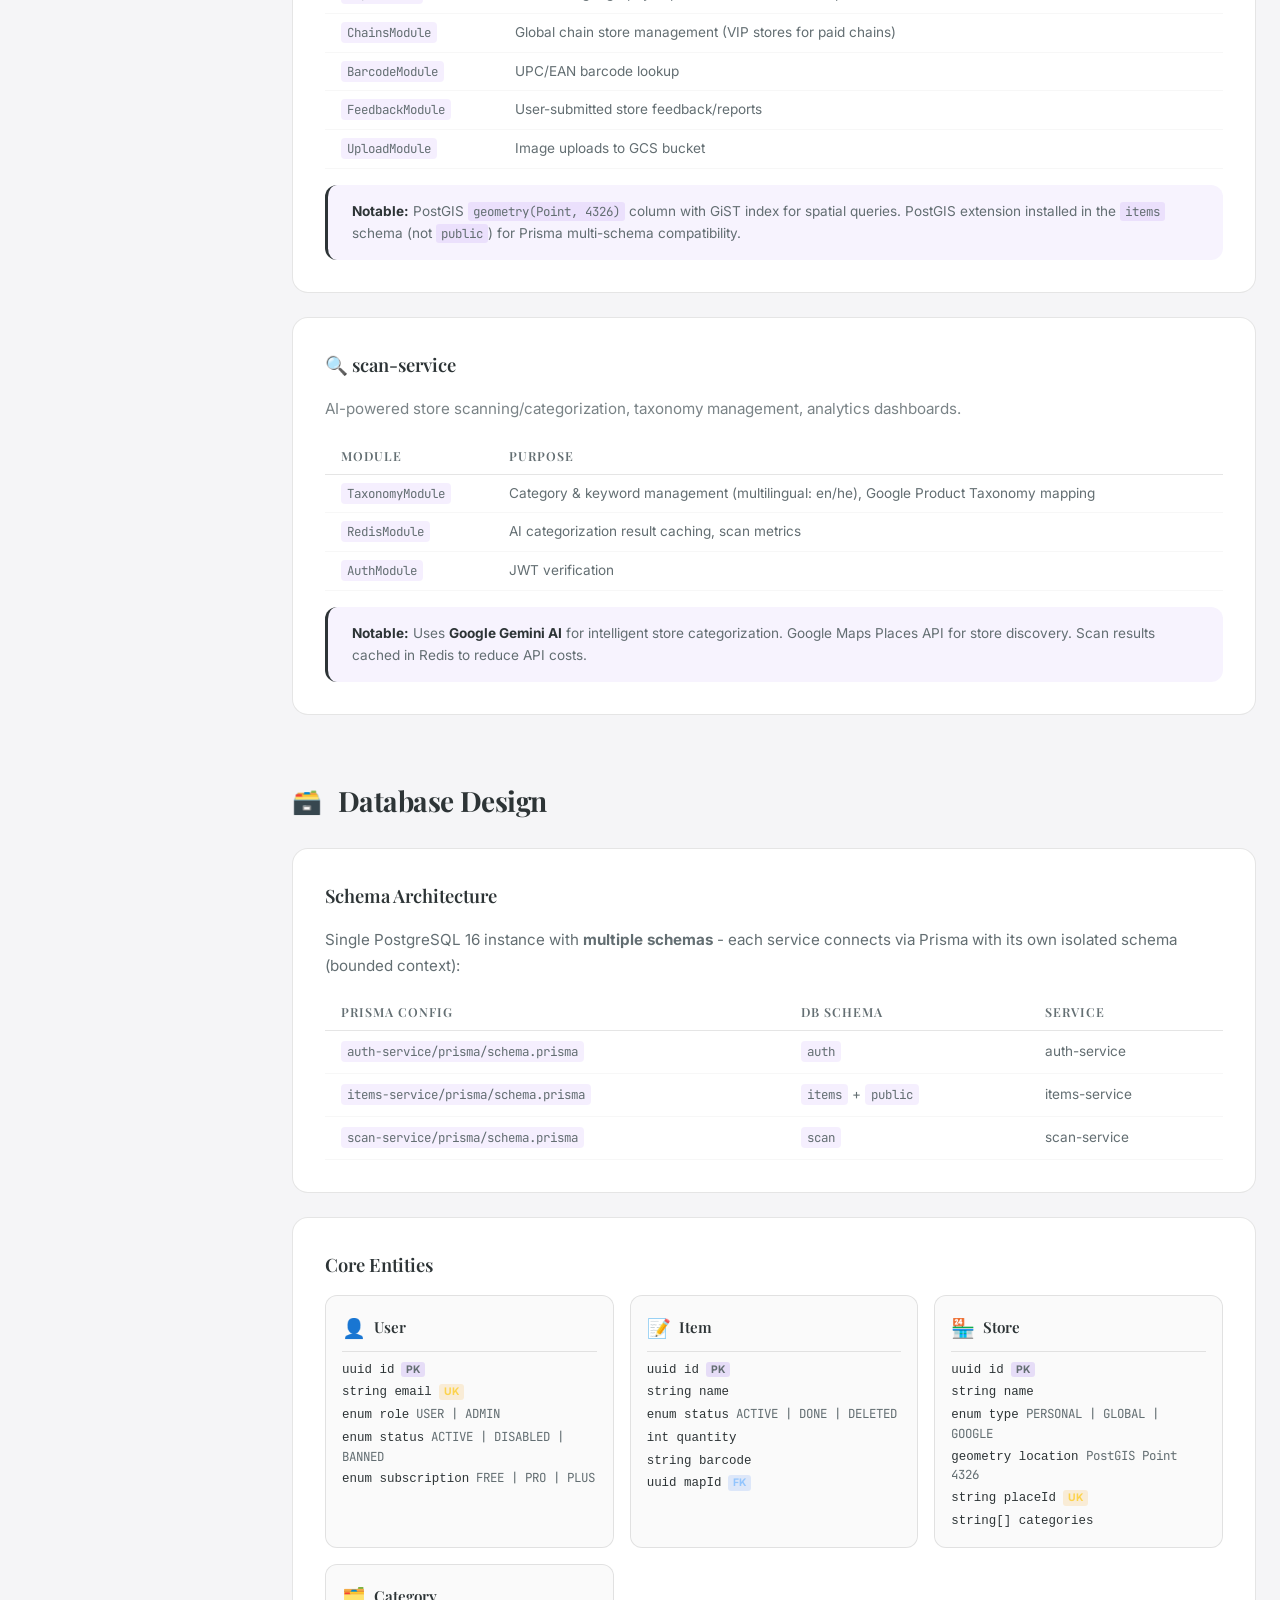
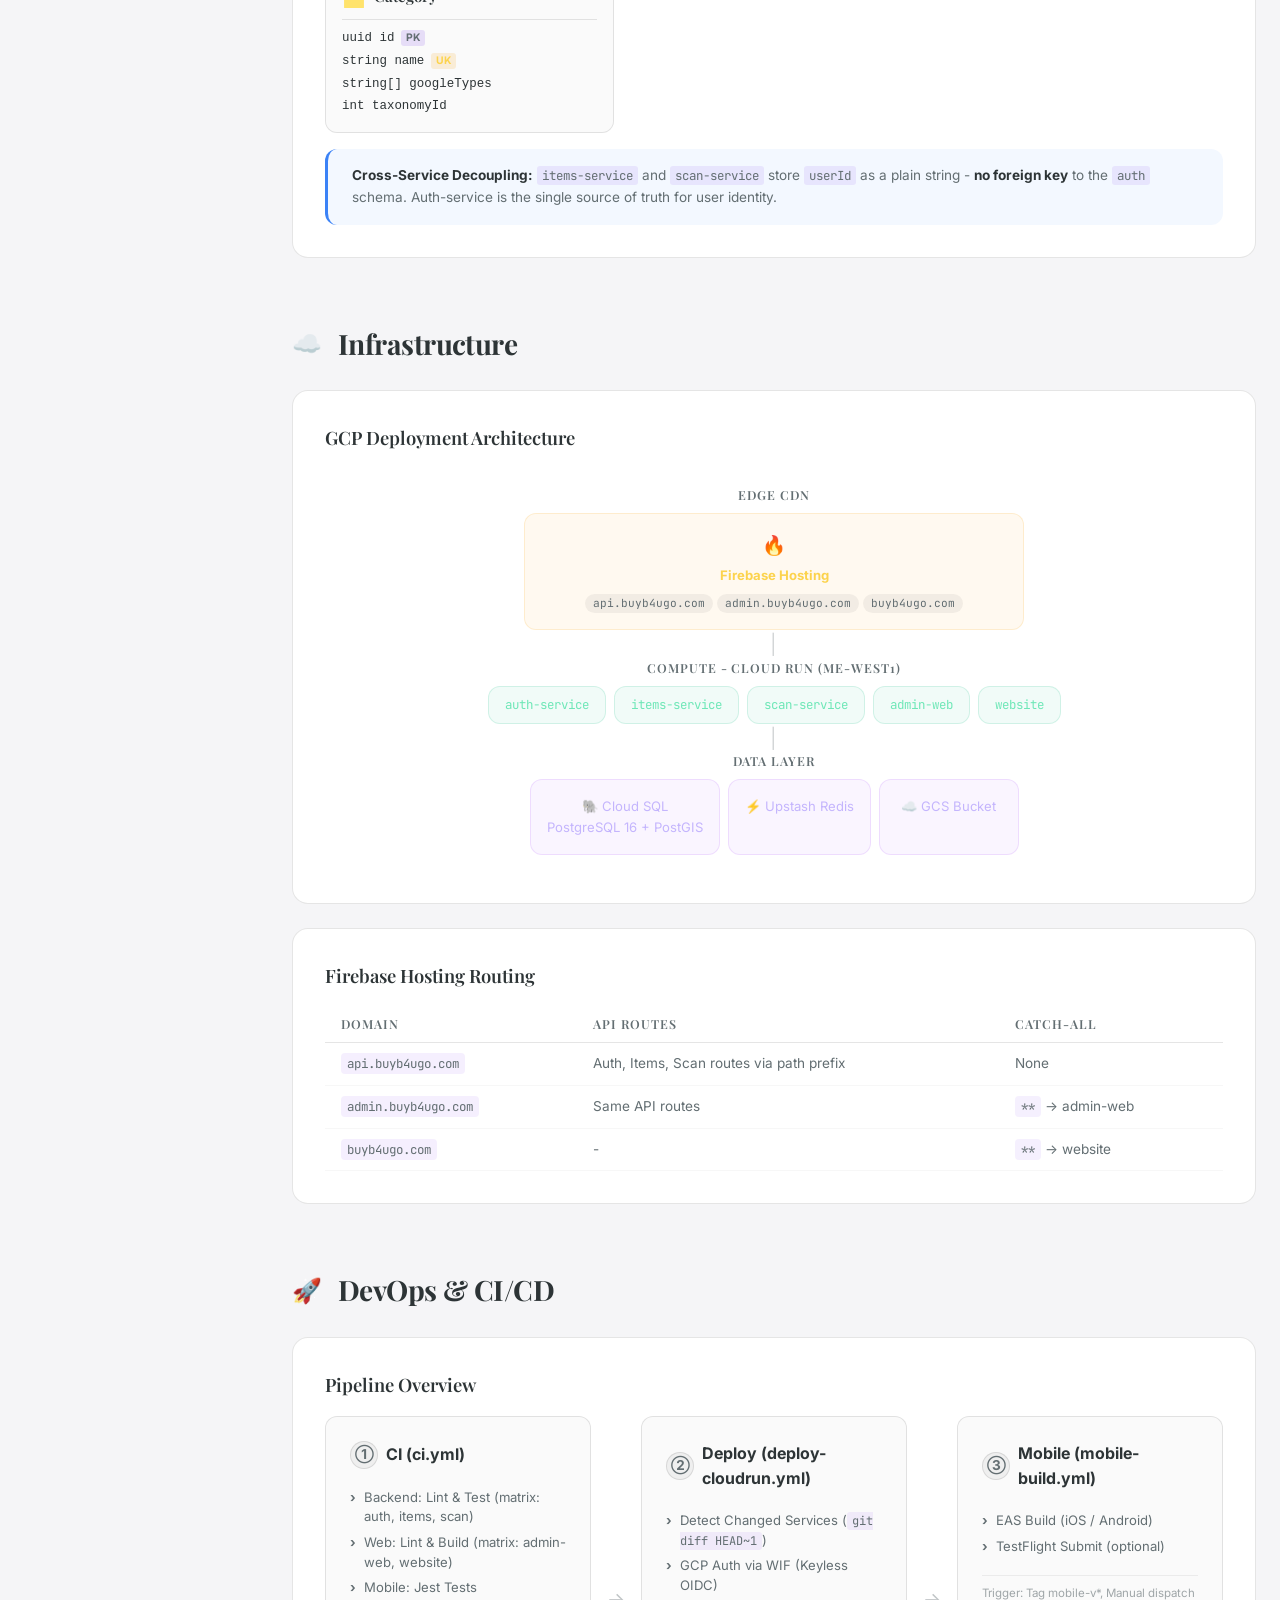
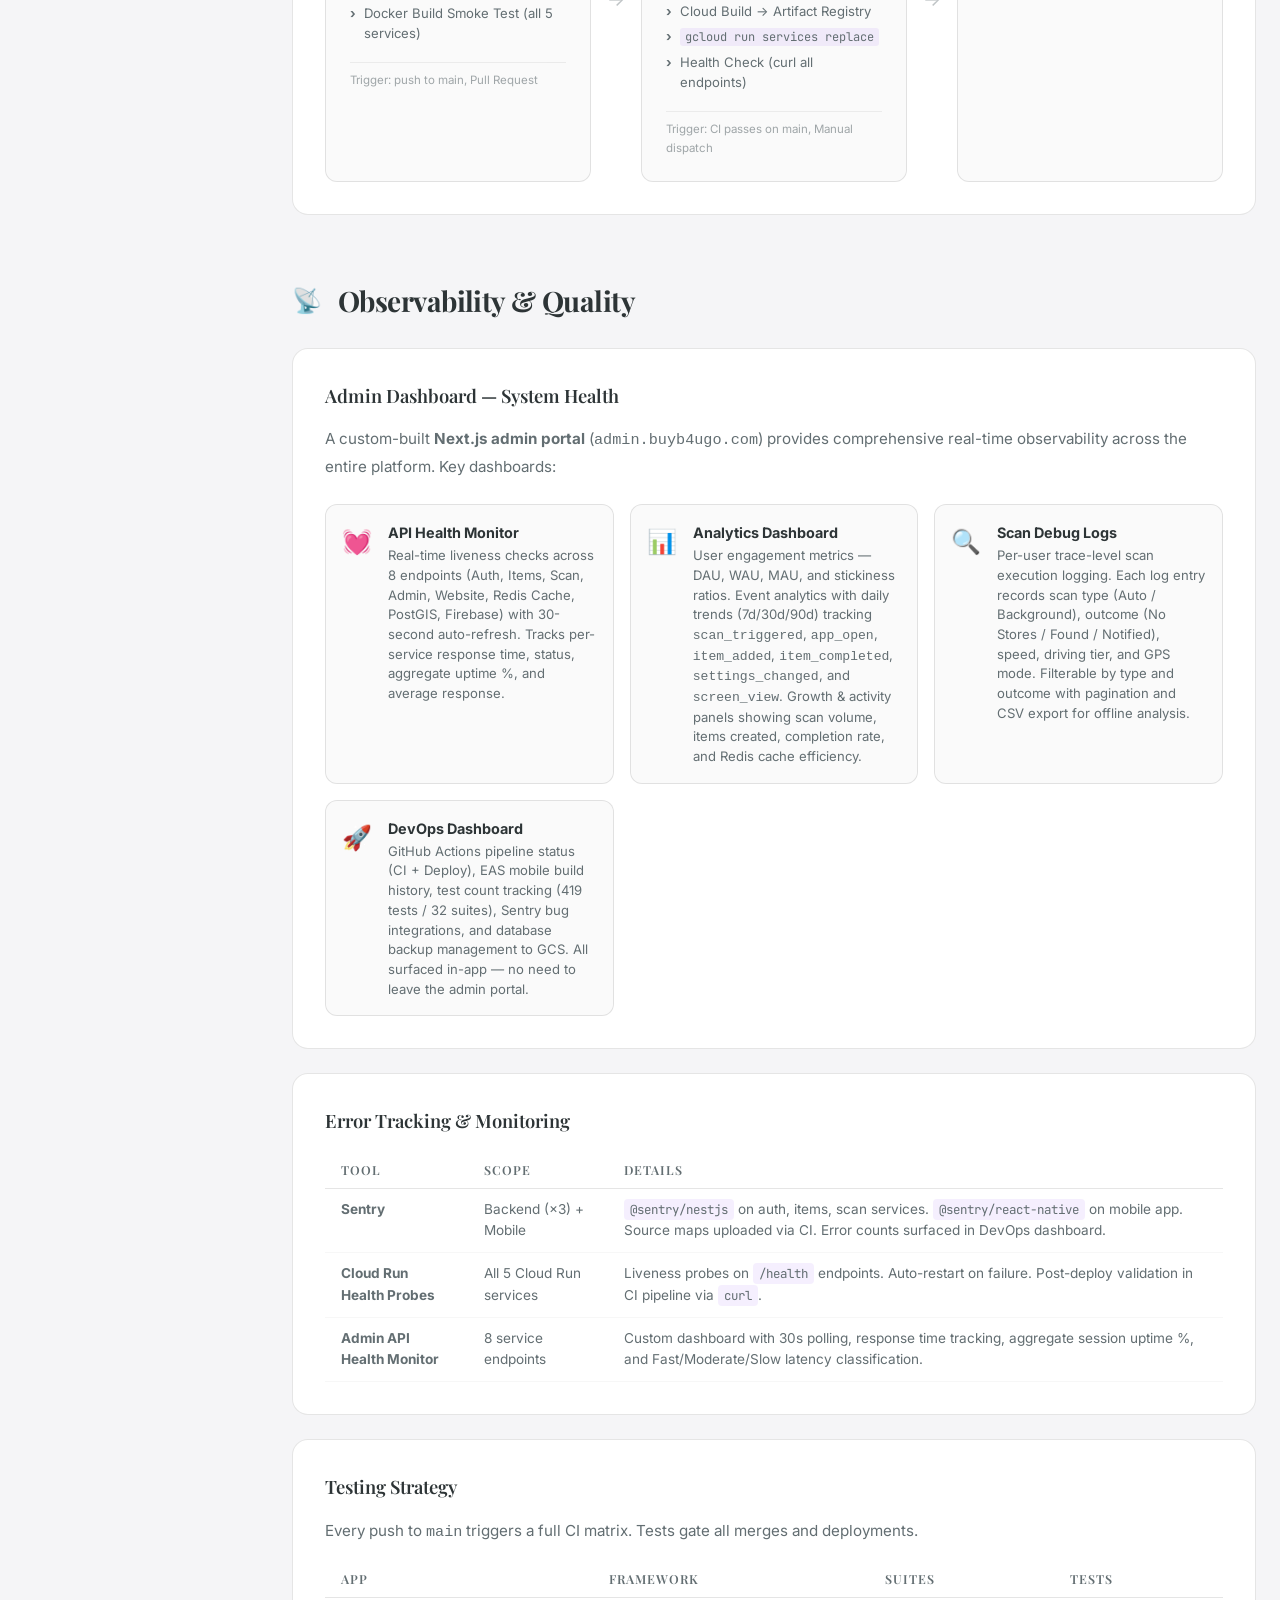
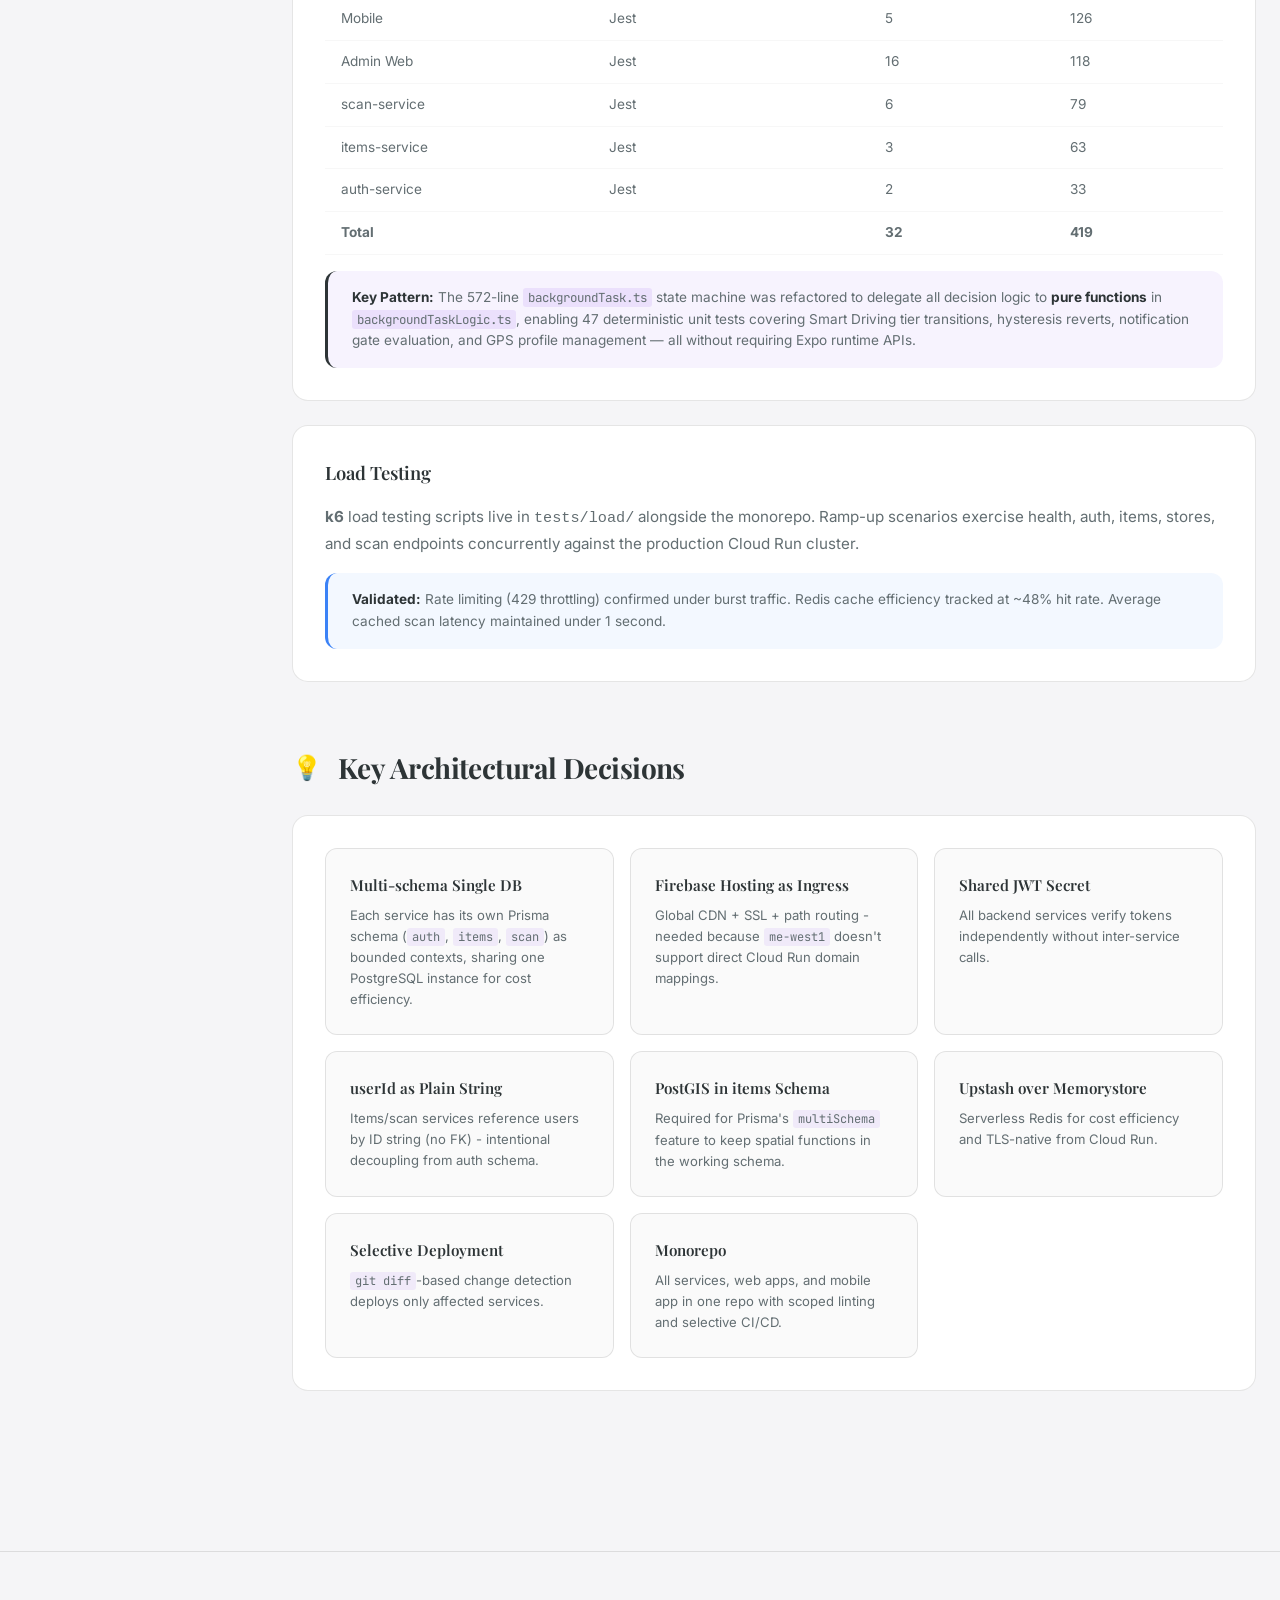
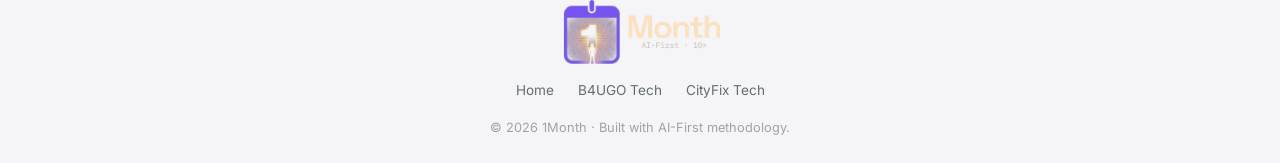
==== commit 30e803a5: "fix: shorten nav links, restore pure CSS logo and reduce nav gap to prevent overlap" ====
--- a/tech-review-b4ugo.html
+++ b/tech-review-b4ugo.html
@@ -27,7 +27,8 @@
   <nav class="nav scrolled" id="nav">
     <div class="nav-inner">
       <a href="index.html" class="nav-brand">
-        <img src="logo-composite.png" alt="1Month" class="nav-logo-img" />
+        <span class="nav-logo">1</span>
+        <span class="nav-name">Month</span>
       </a>
       <ul class="nav-links" id="nav-links">
         <li><a href="index.html#apps" class="nav-link">Portfolio</a></li>
--- a/style.css
+++ b/style.css
@@ -164,7 +164,7 @@
 .nav-links {
   display: flex;
   align-items: center;
-  gap: var(--space-xl);
+  gap: var(--space-sm);
   list-style: none;
 }
 
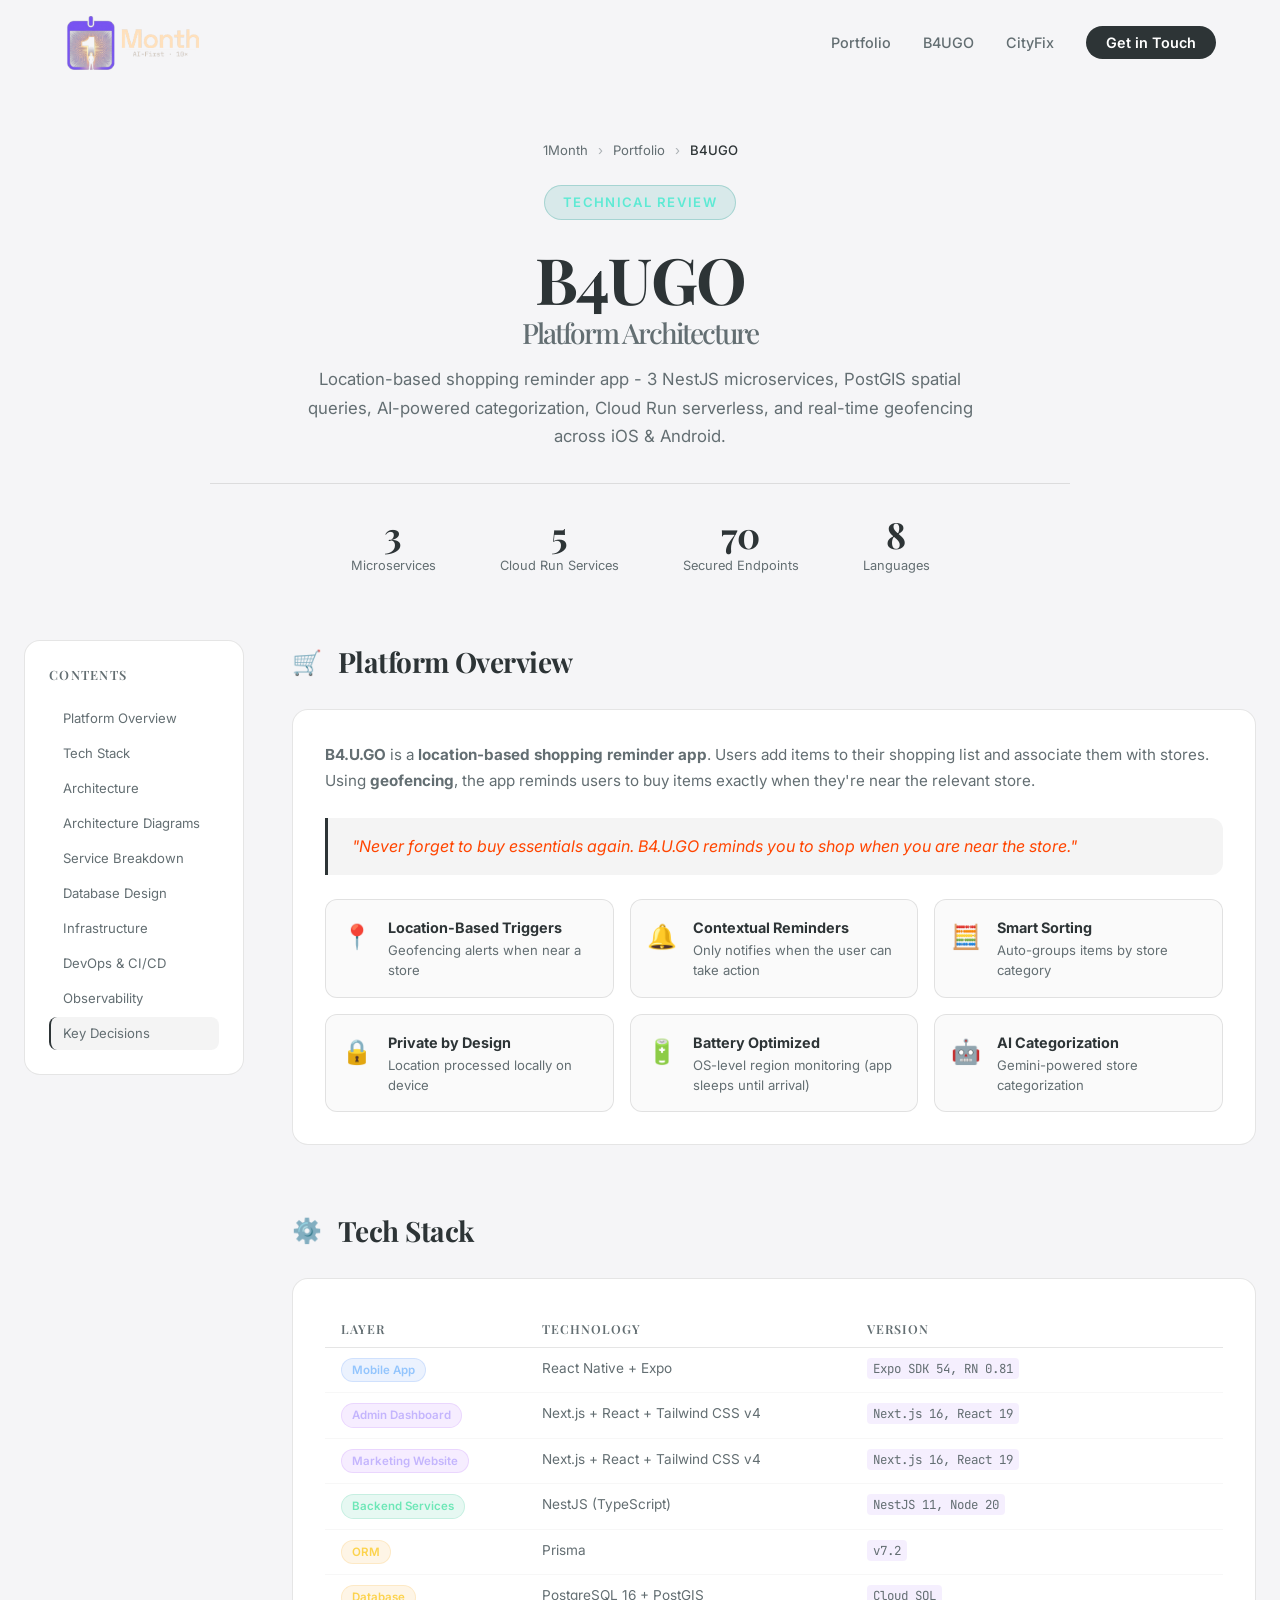
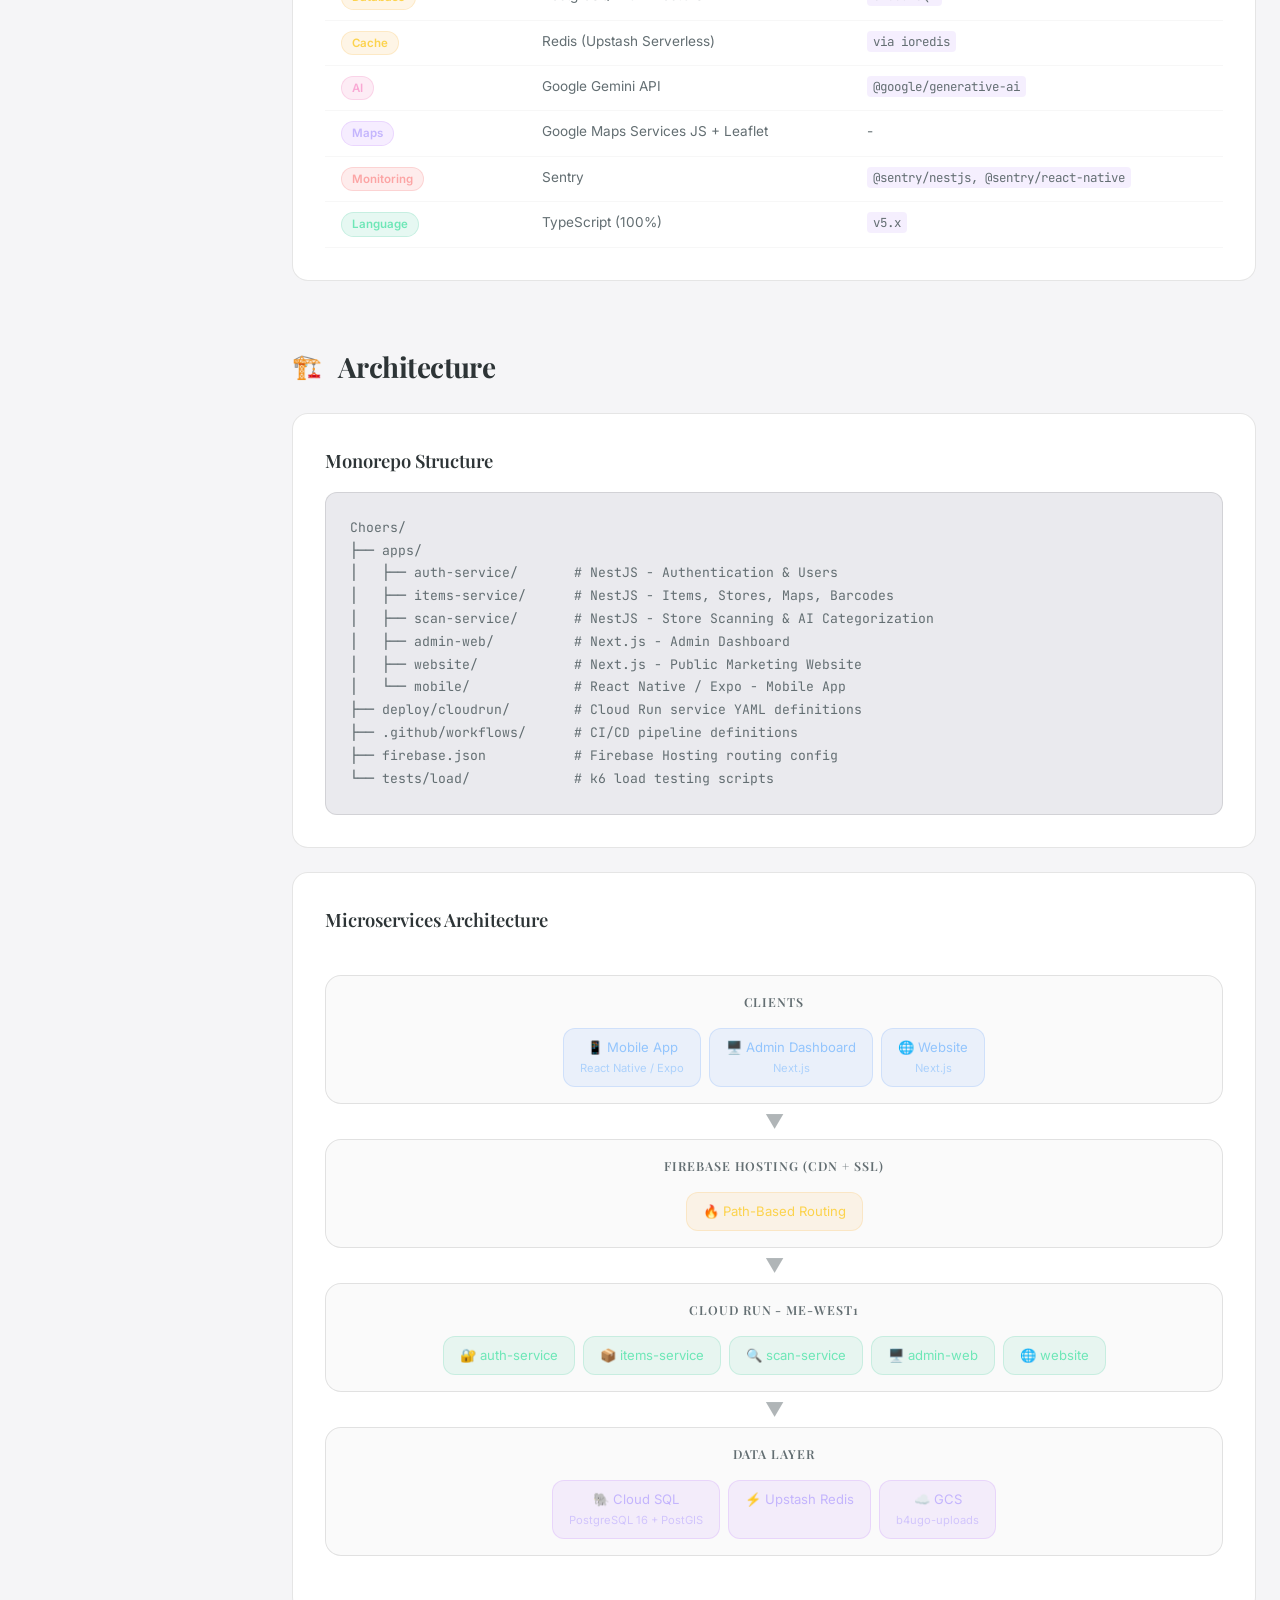
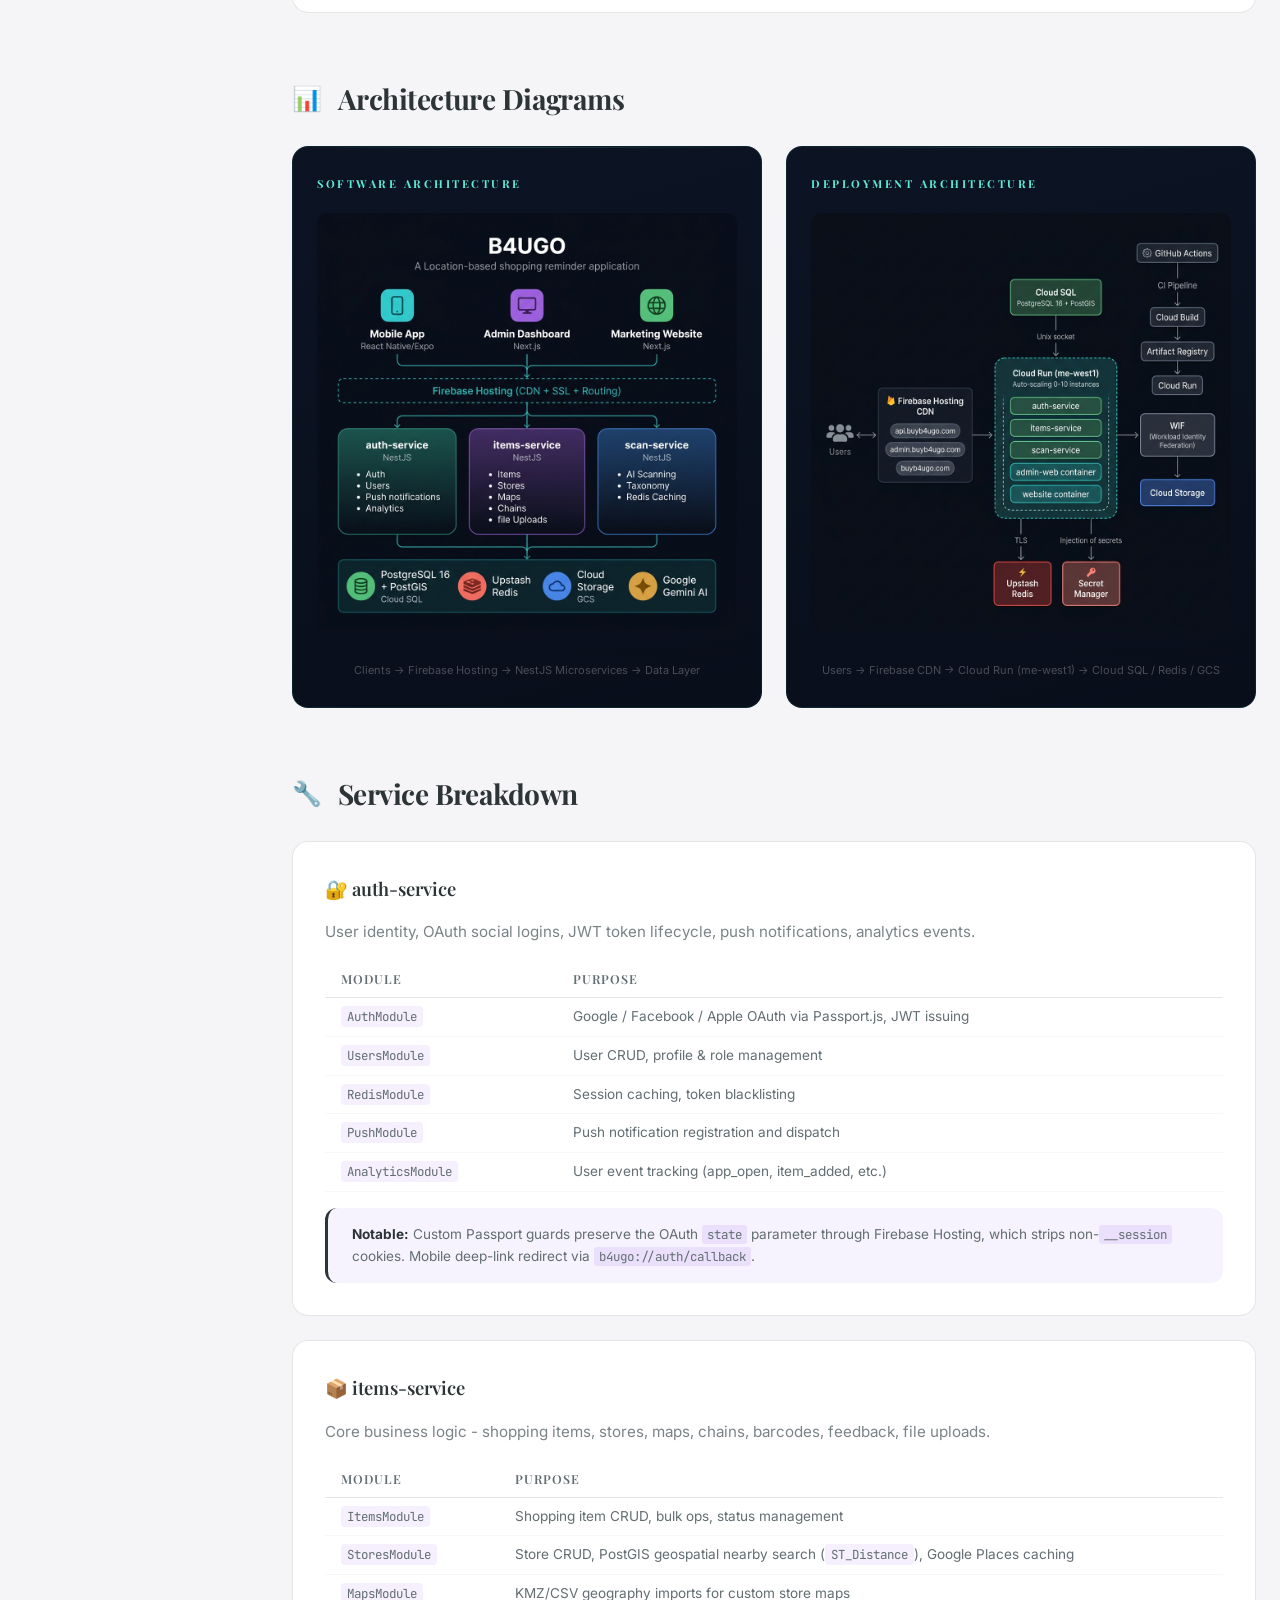
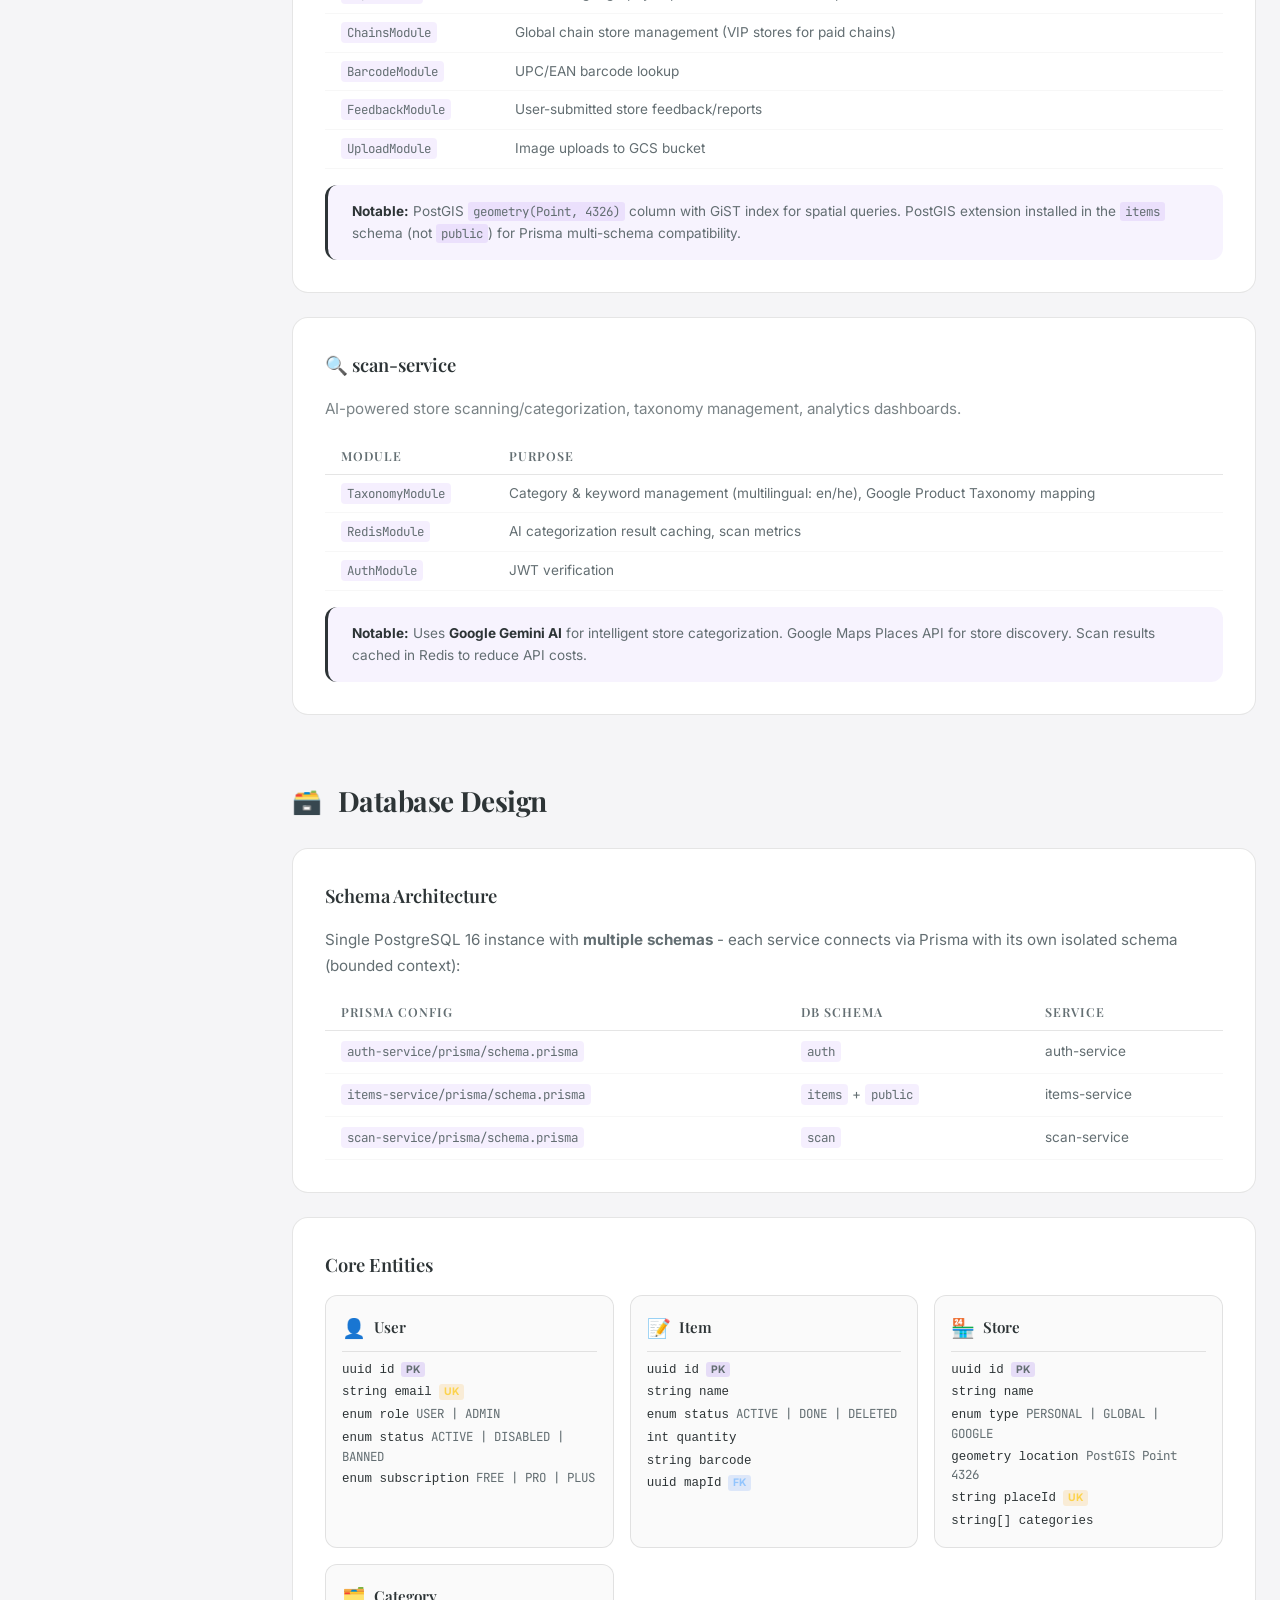
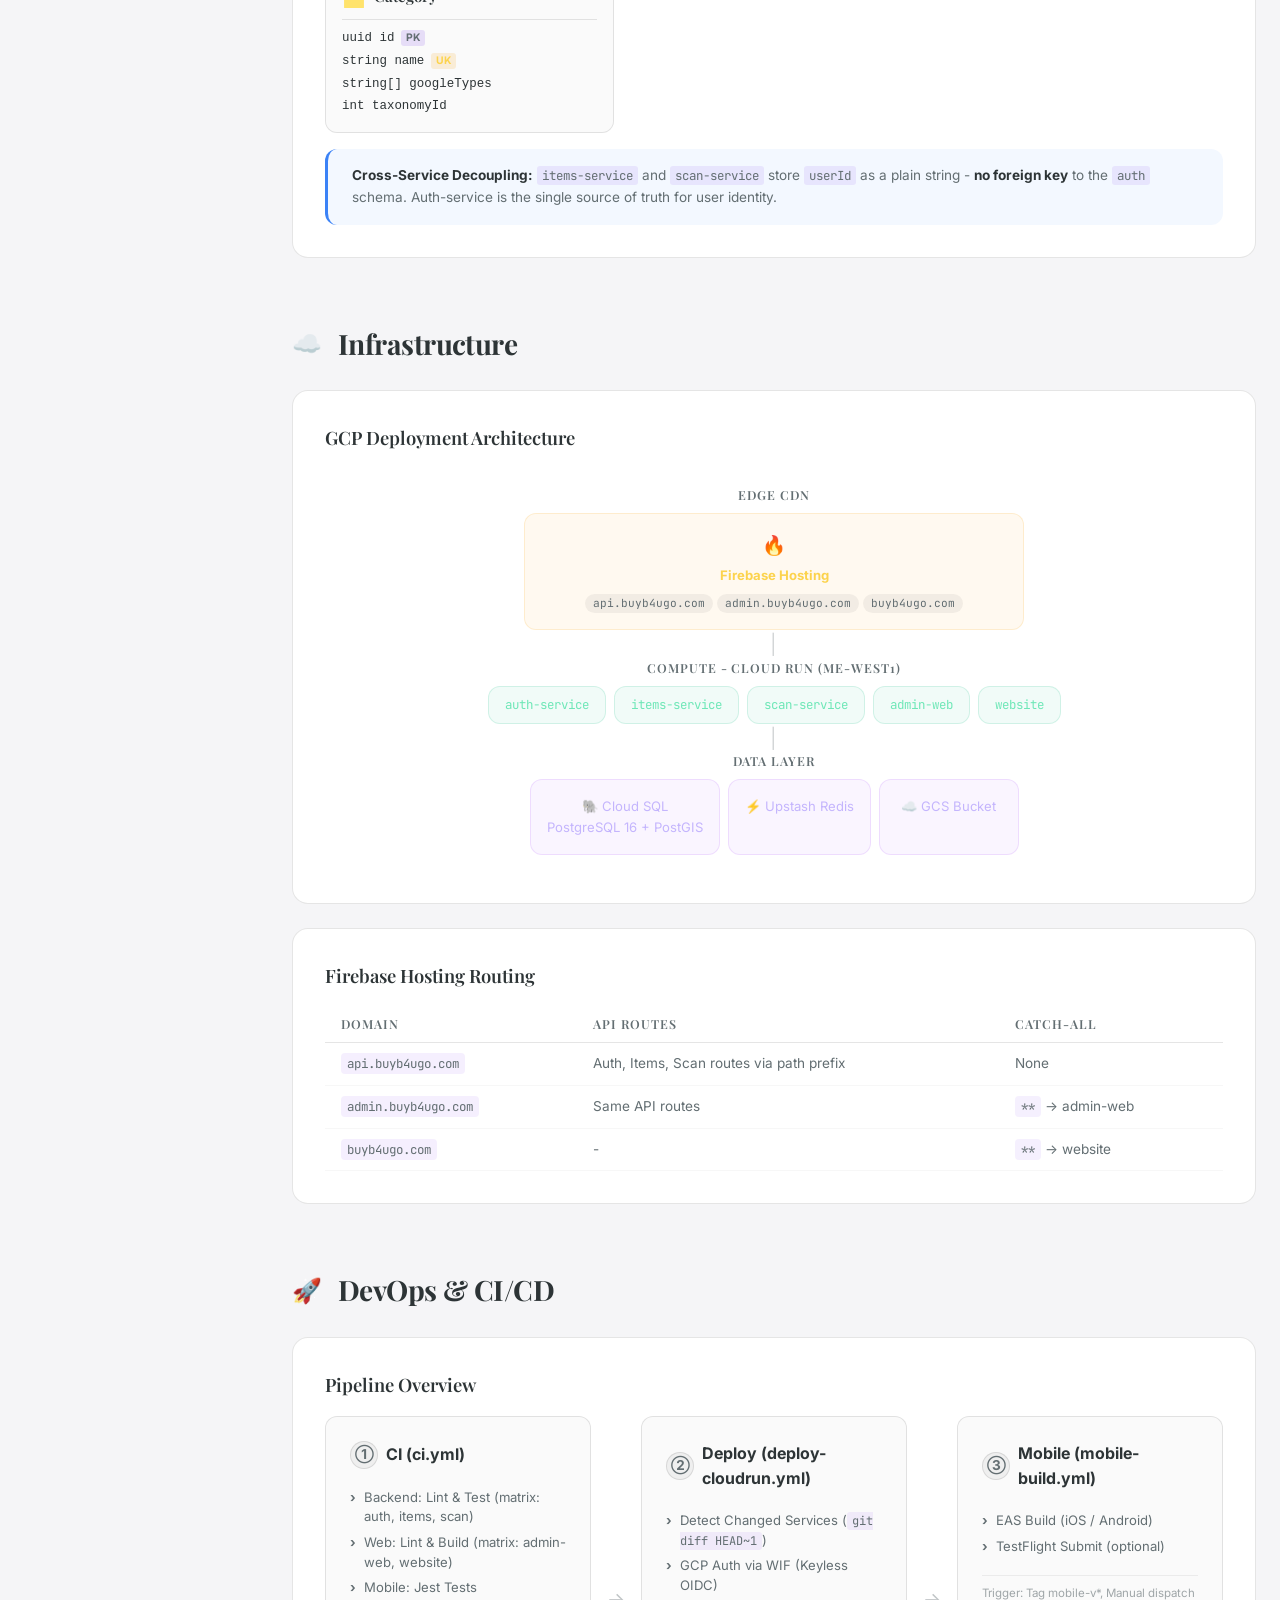
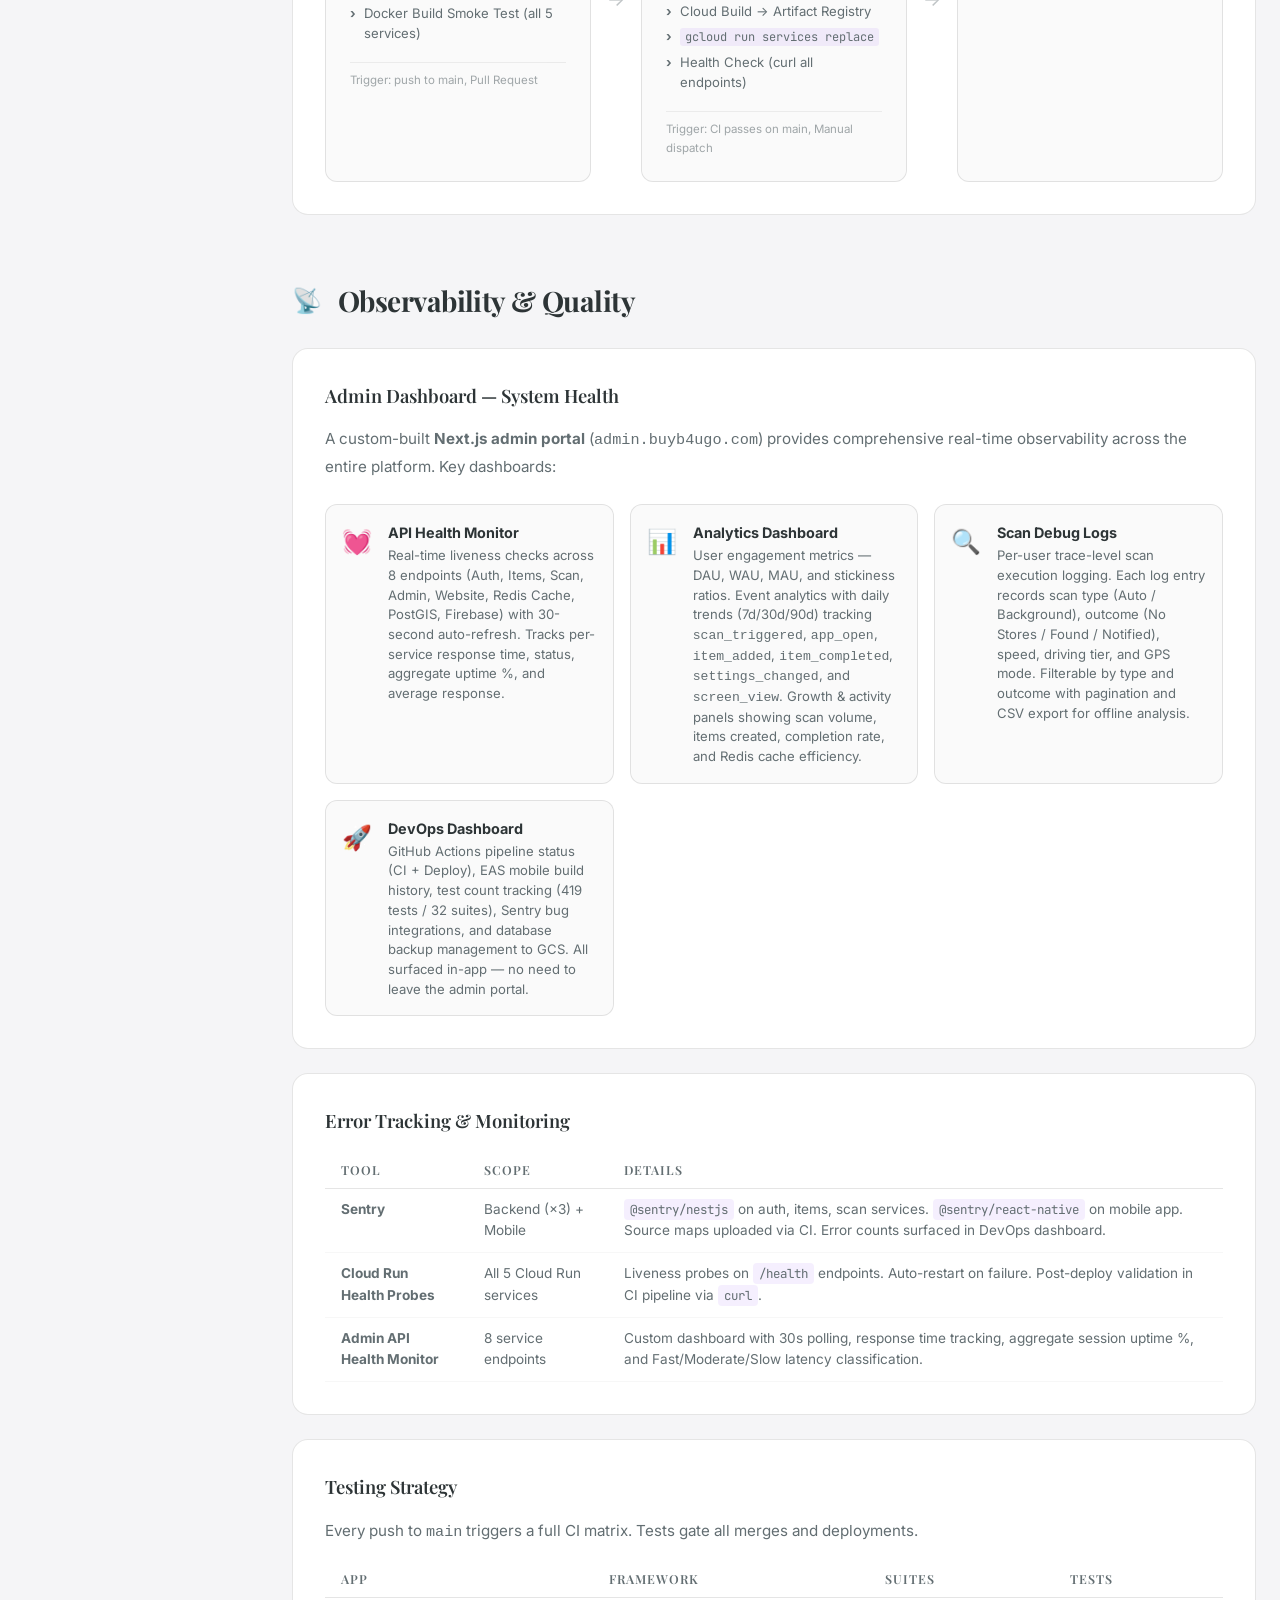
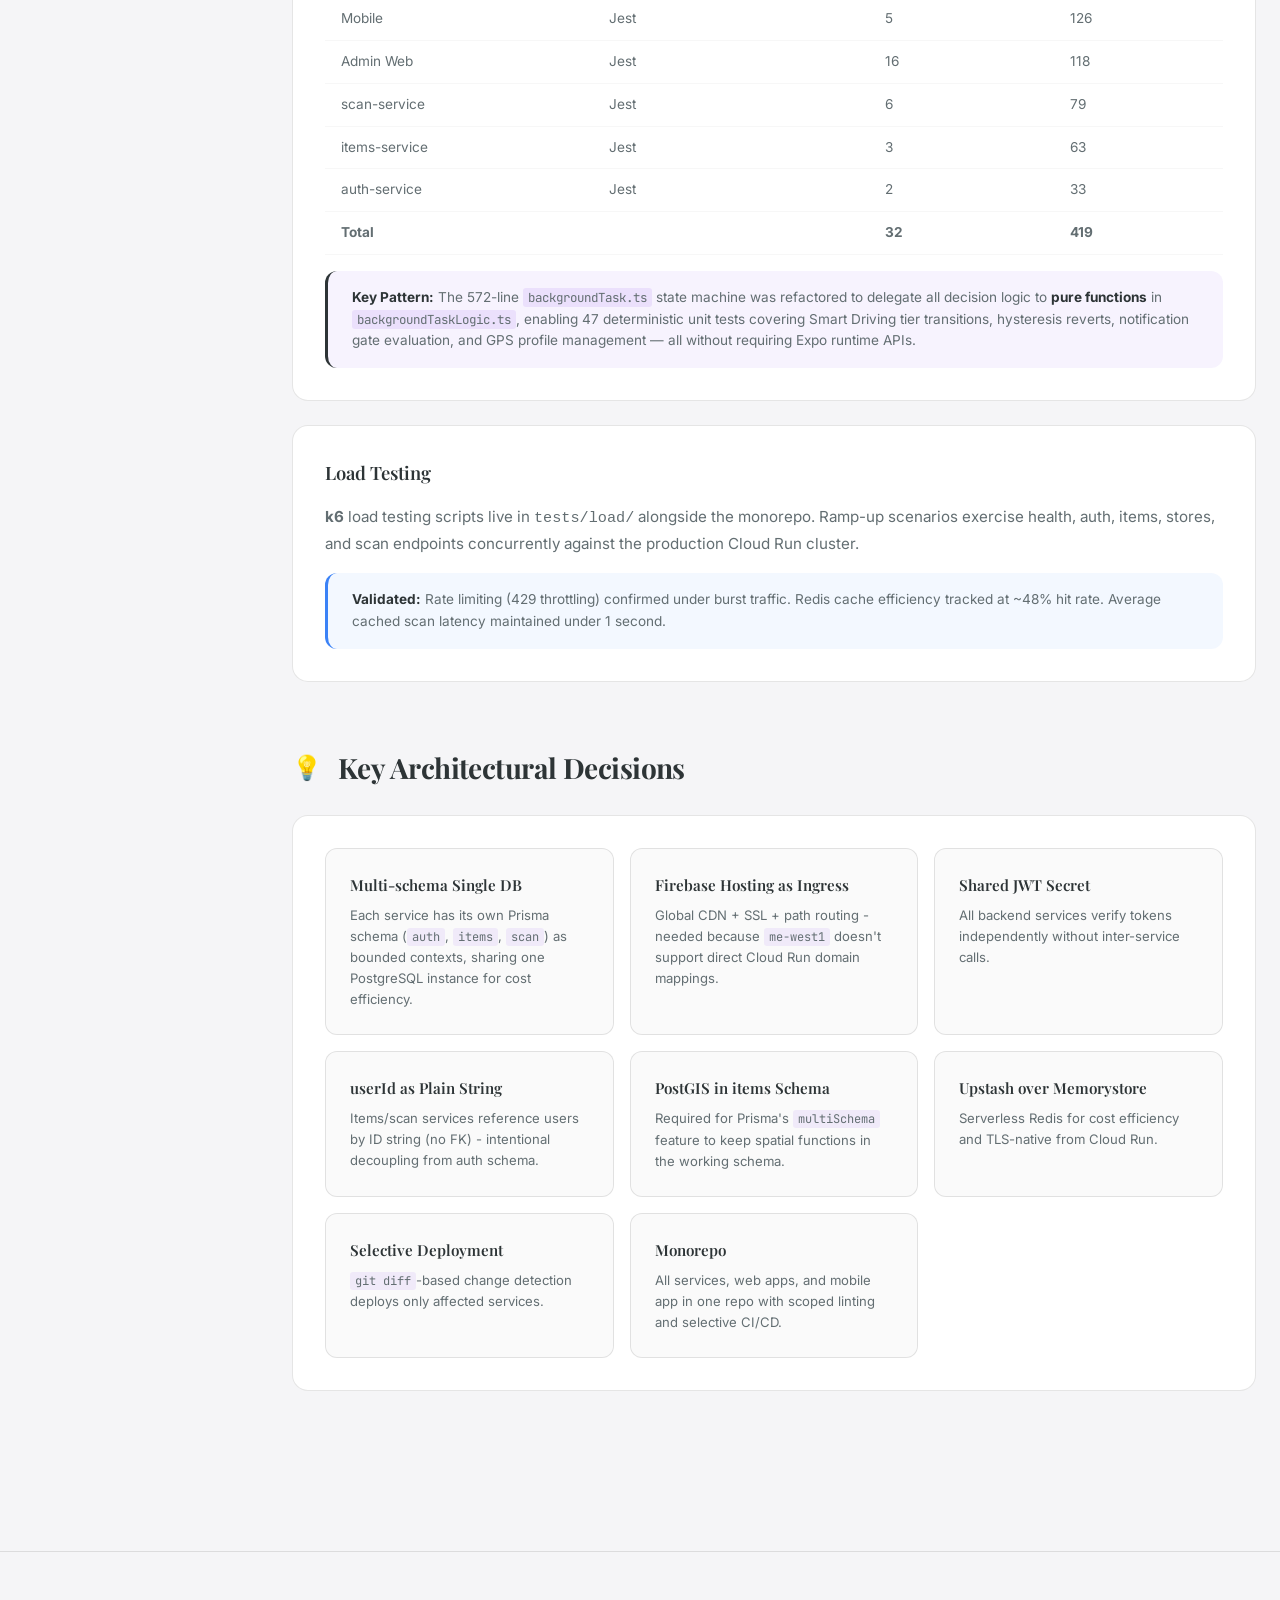
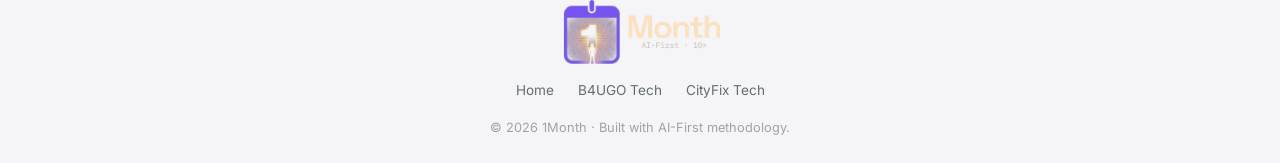
==== commit 3f69a2a9: "revert: restore original image logos and nav gap per user request" ====
--- a/tech-review-b4ugo.html
+++ b/tech-review-b4ugo.html
@@ -27,8 +27,7 @@
   <nav class="nav scrolled" id="nav">
     <div class="nav-inner">
       <a href="index.html" class="nav-brand">
-        <span class="nav-logo">1</span>
-        <span class="nav-name">Month</span>
+        <img src="logo-composite.png" alt="1Month" class="nav-logo-img" />
       </a>
       <ul class="nav-links" id="nav-links">
         <li><a href="index.html#apps" class="nav-link">Portfolio</a></li>
--- a/style.css
+++ b/style.css
@@ -164,7 +164,7 @@
 .nav-links {
   display: flex;
   align-items: center;
-  gap: var(--space-sm);
+  gap: var(--space-xl);
   list-style: none;
 }
 
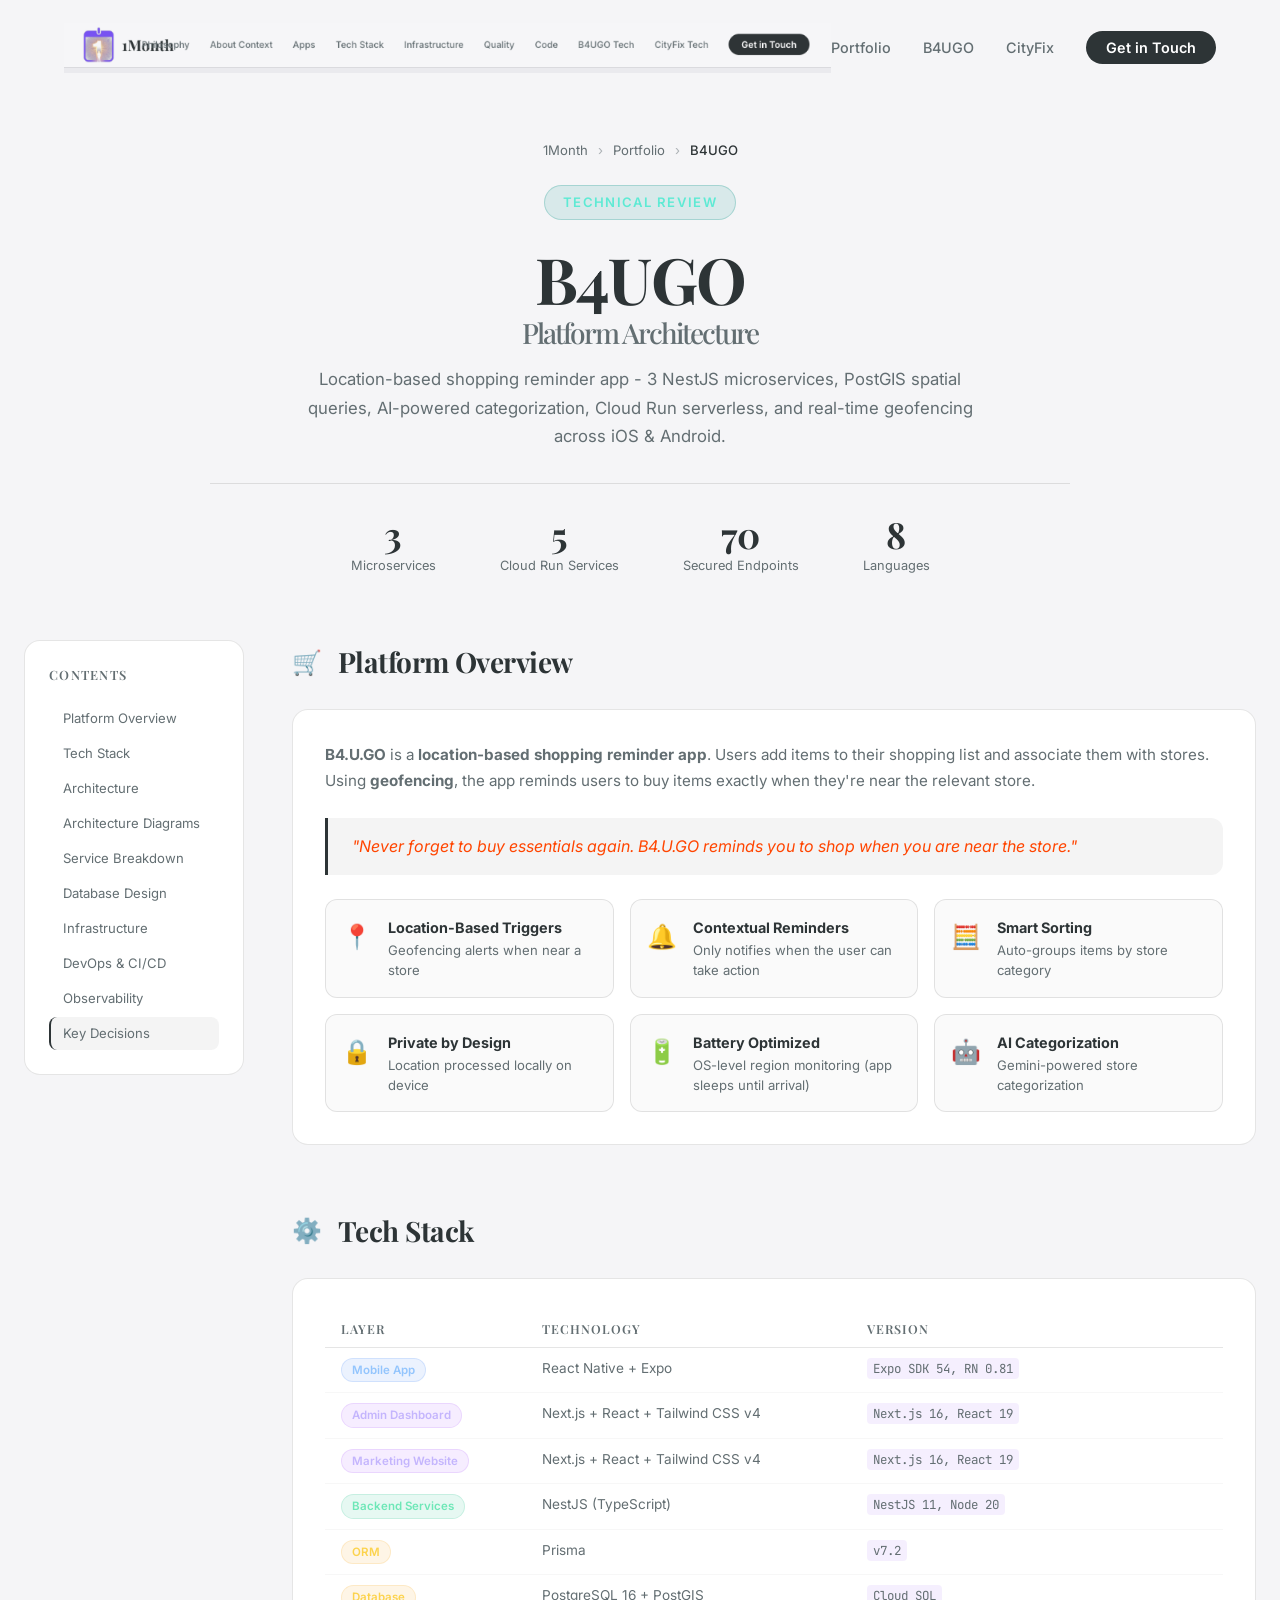
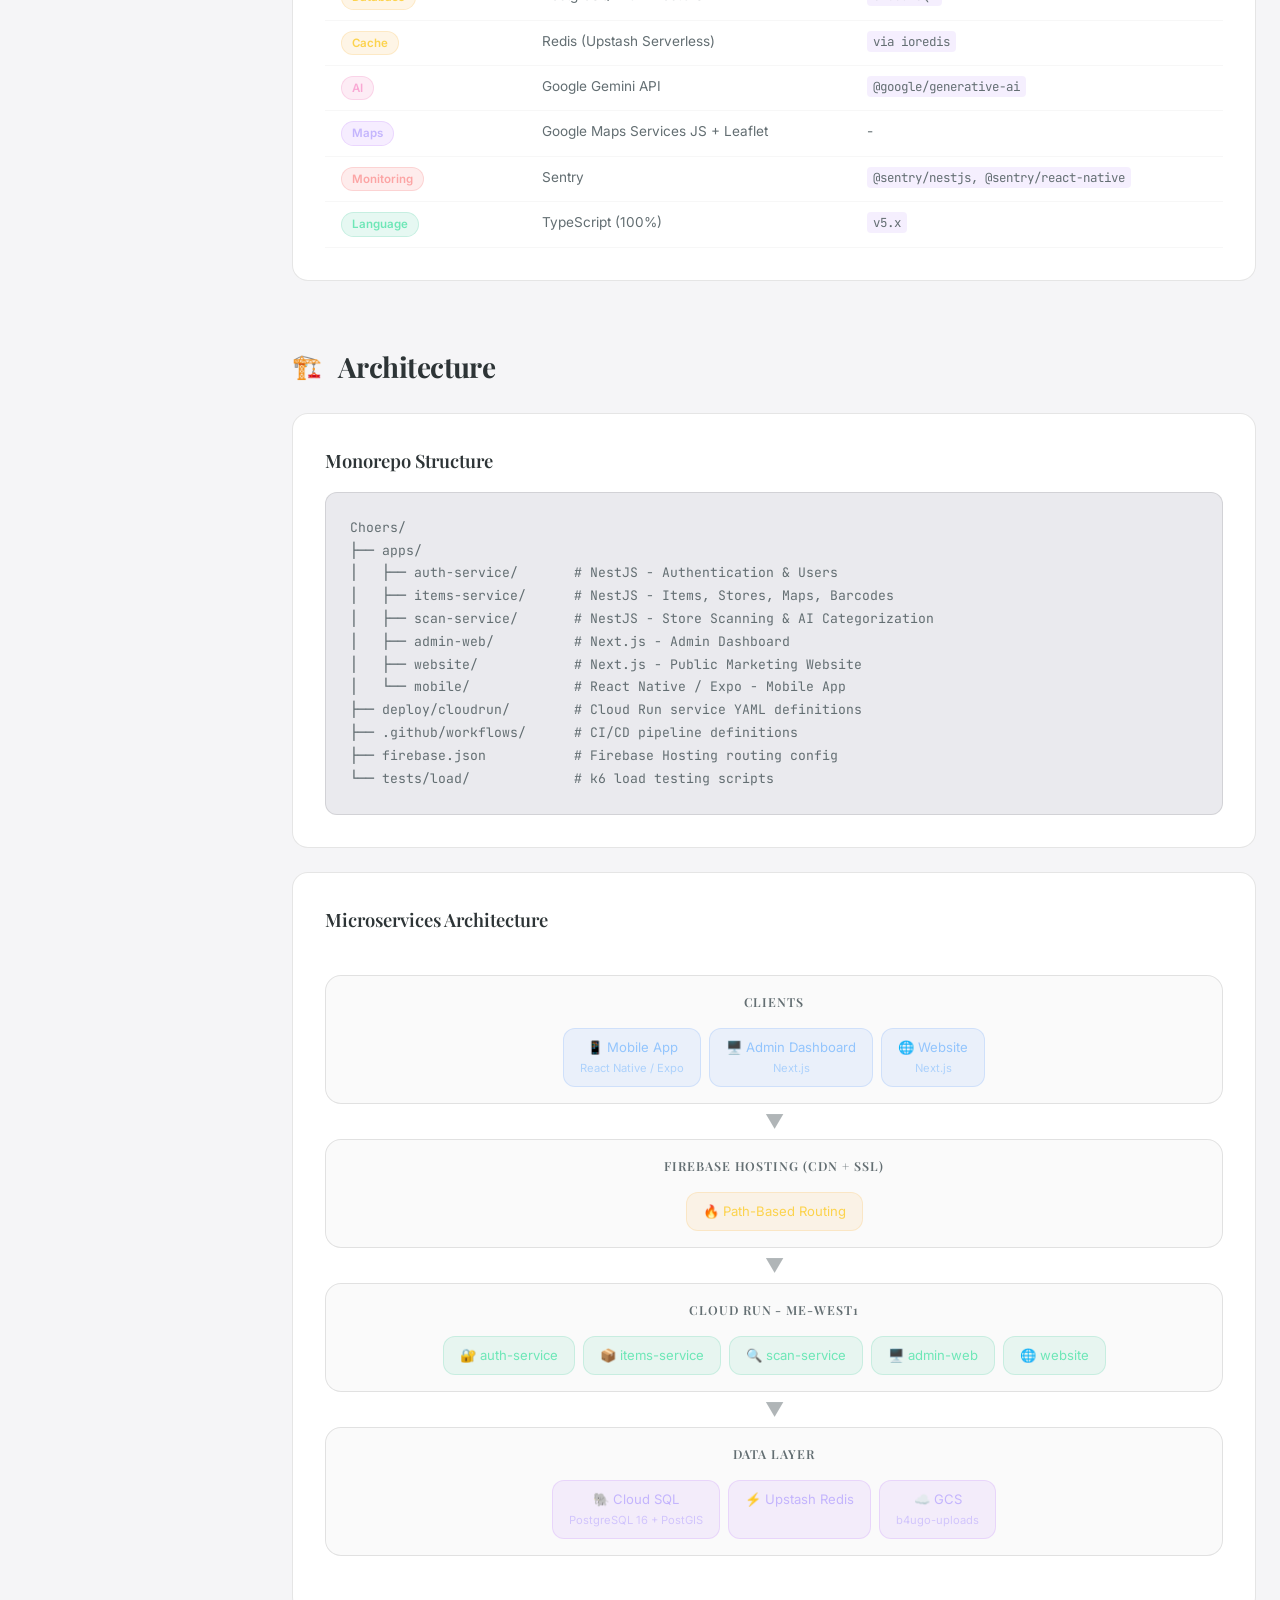
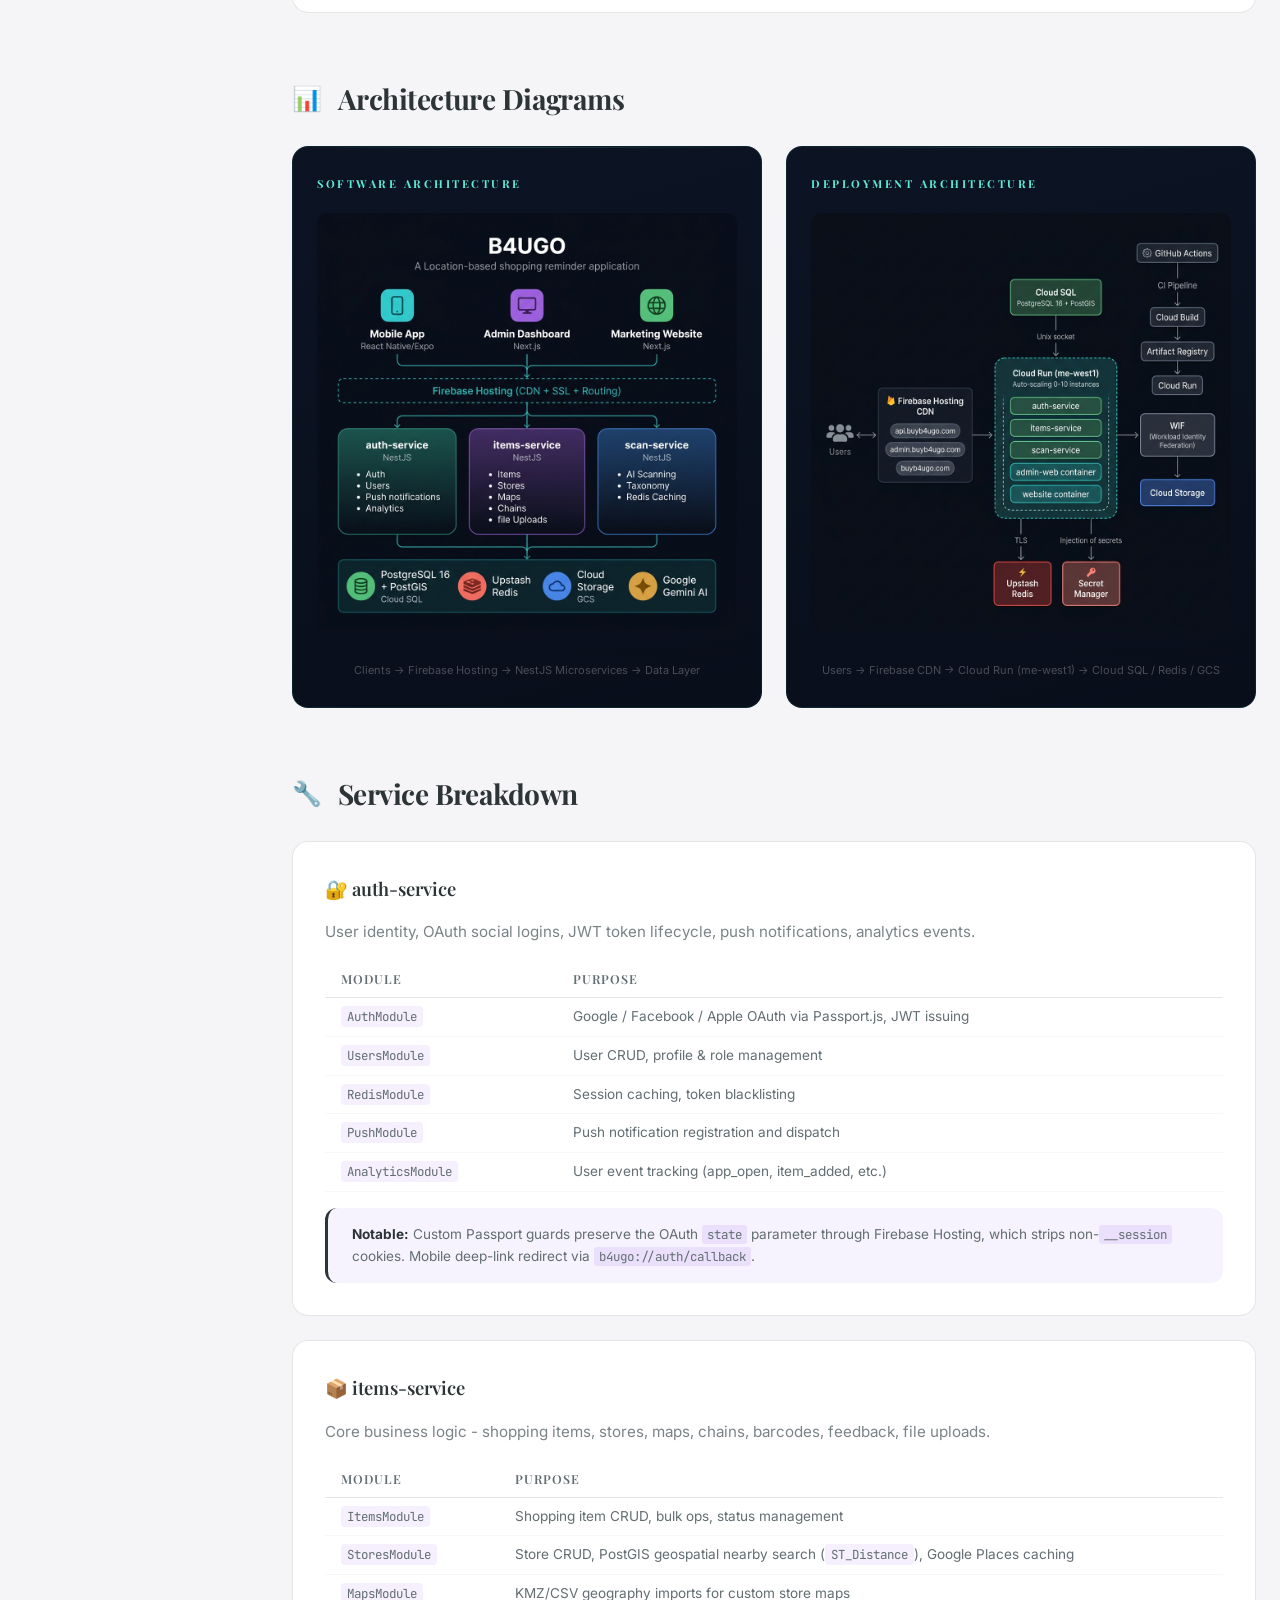
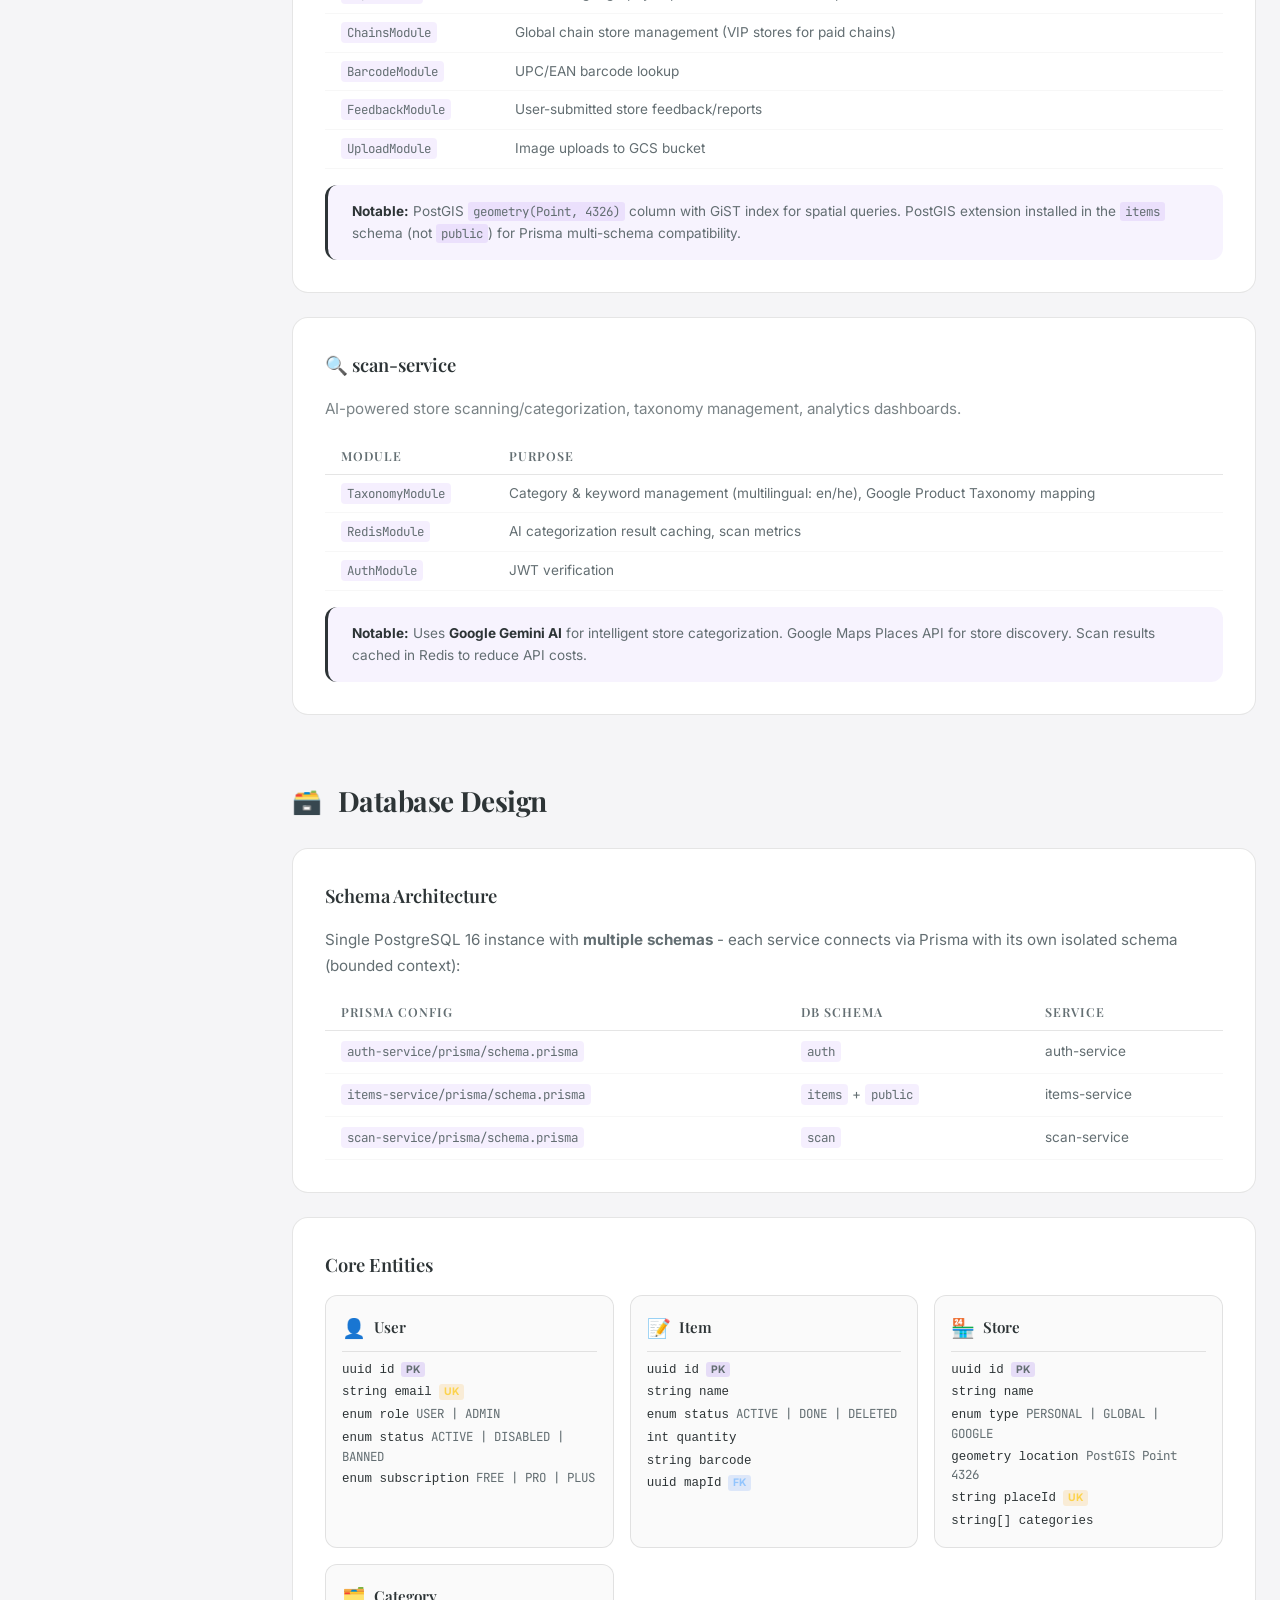
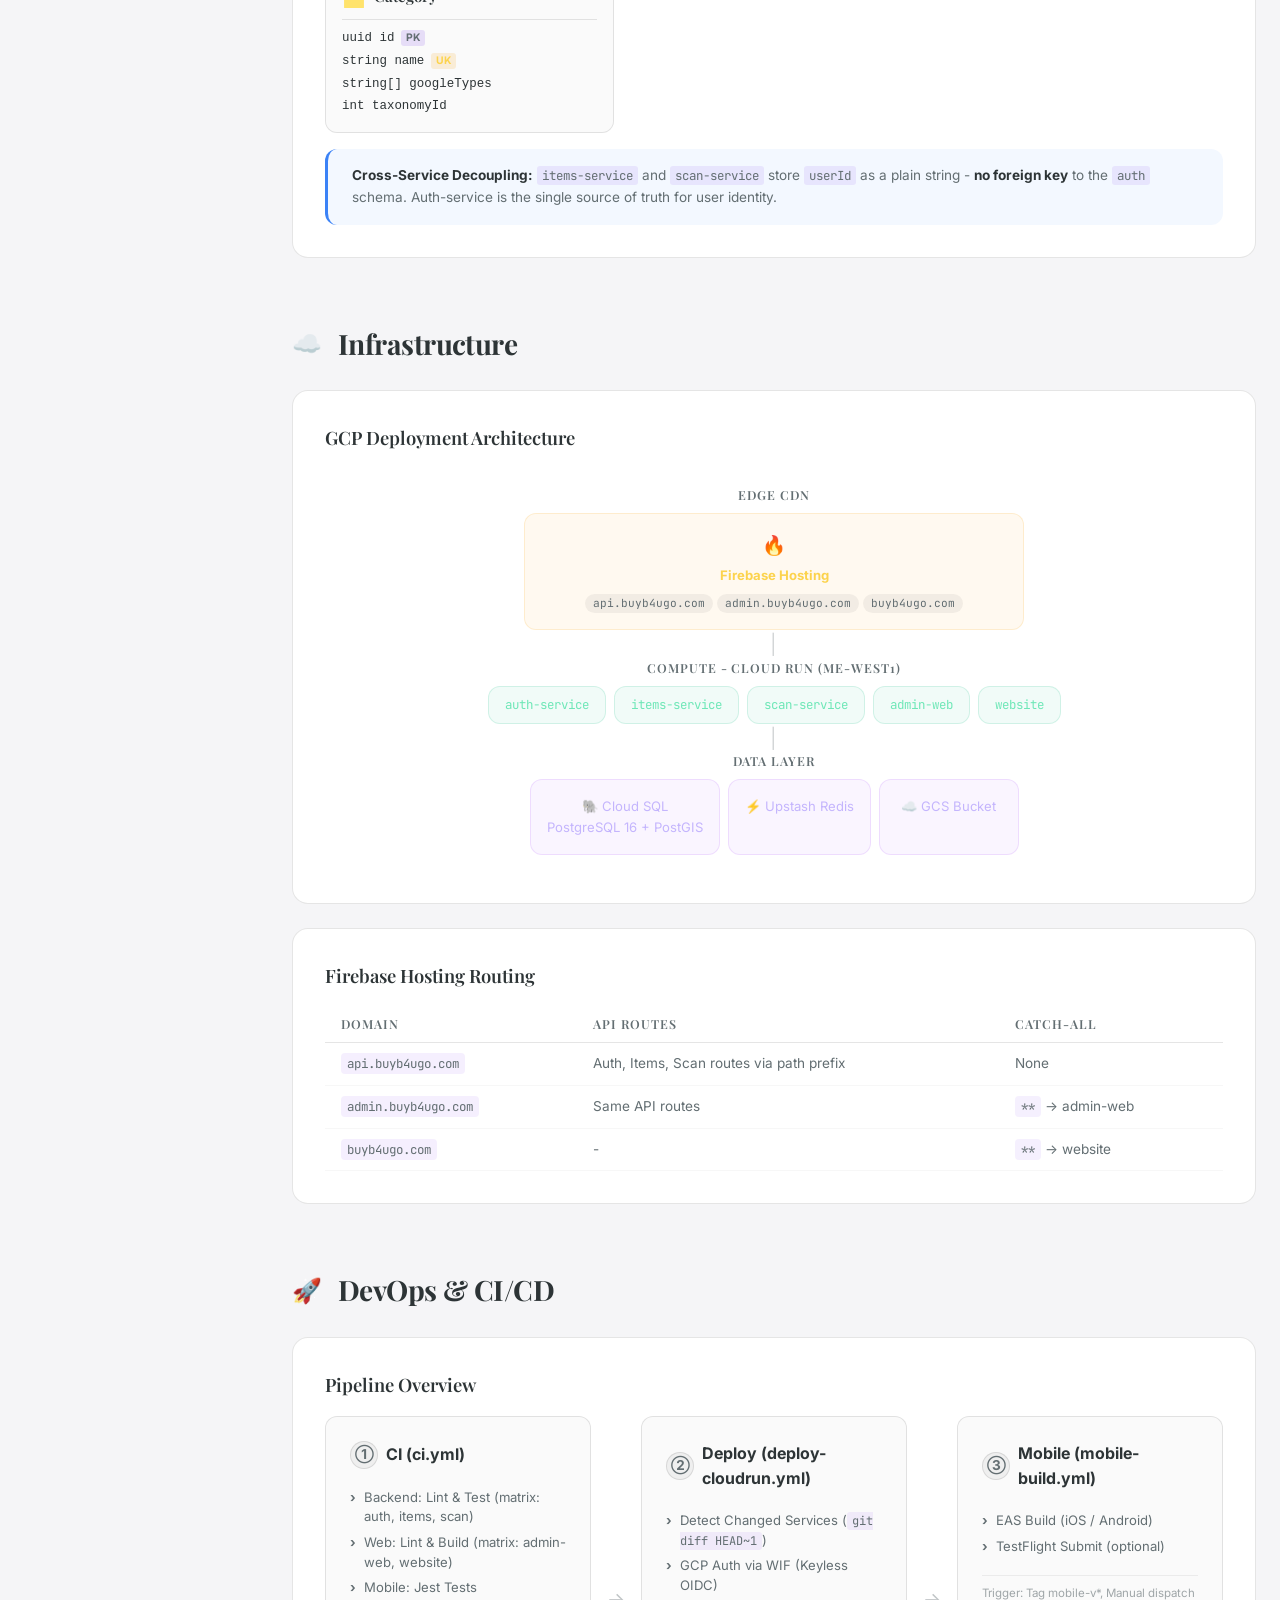
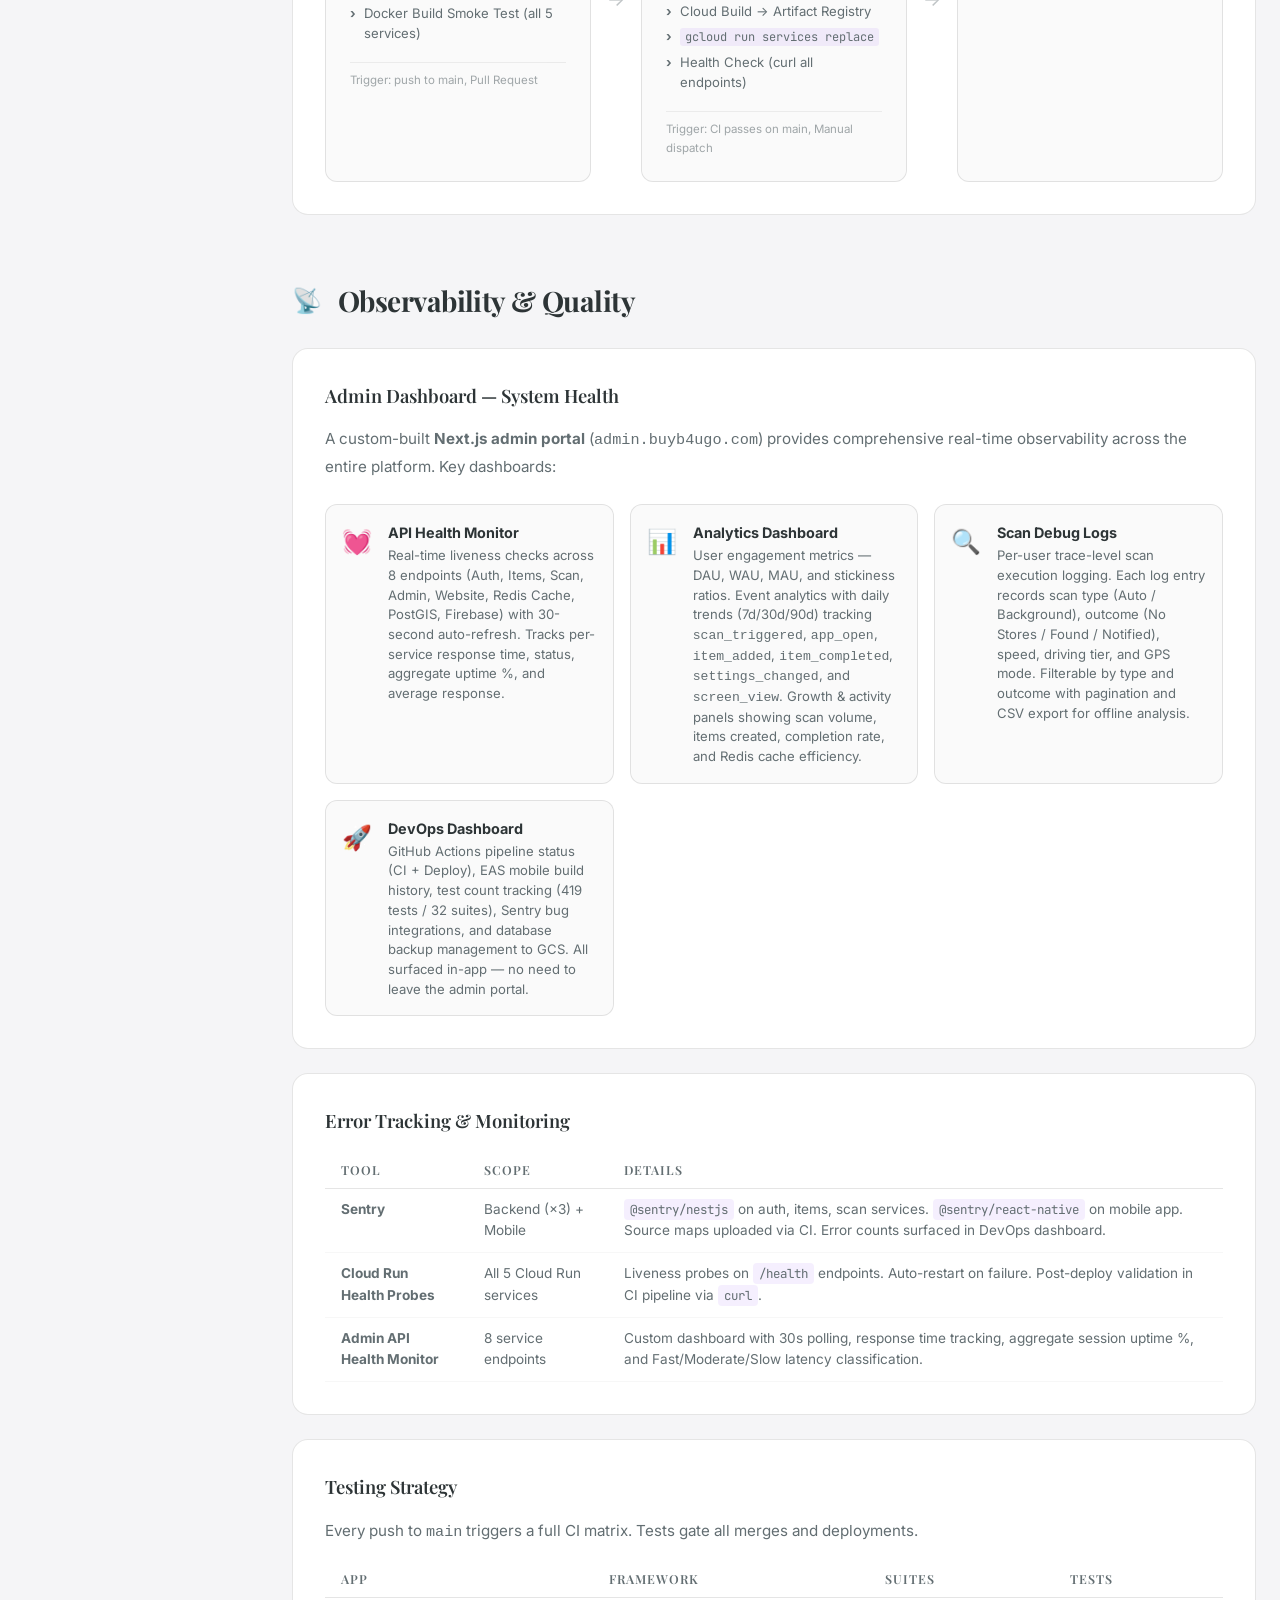
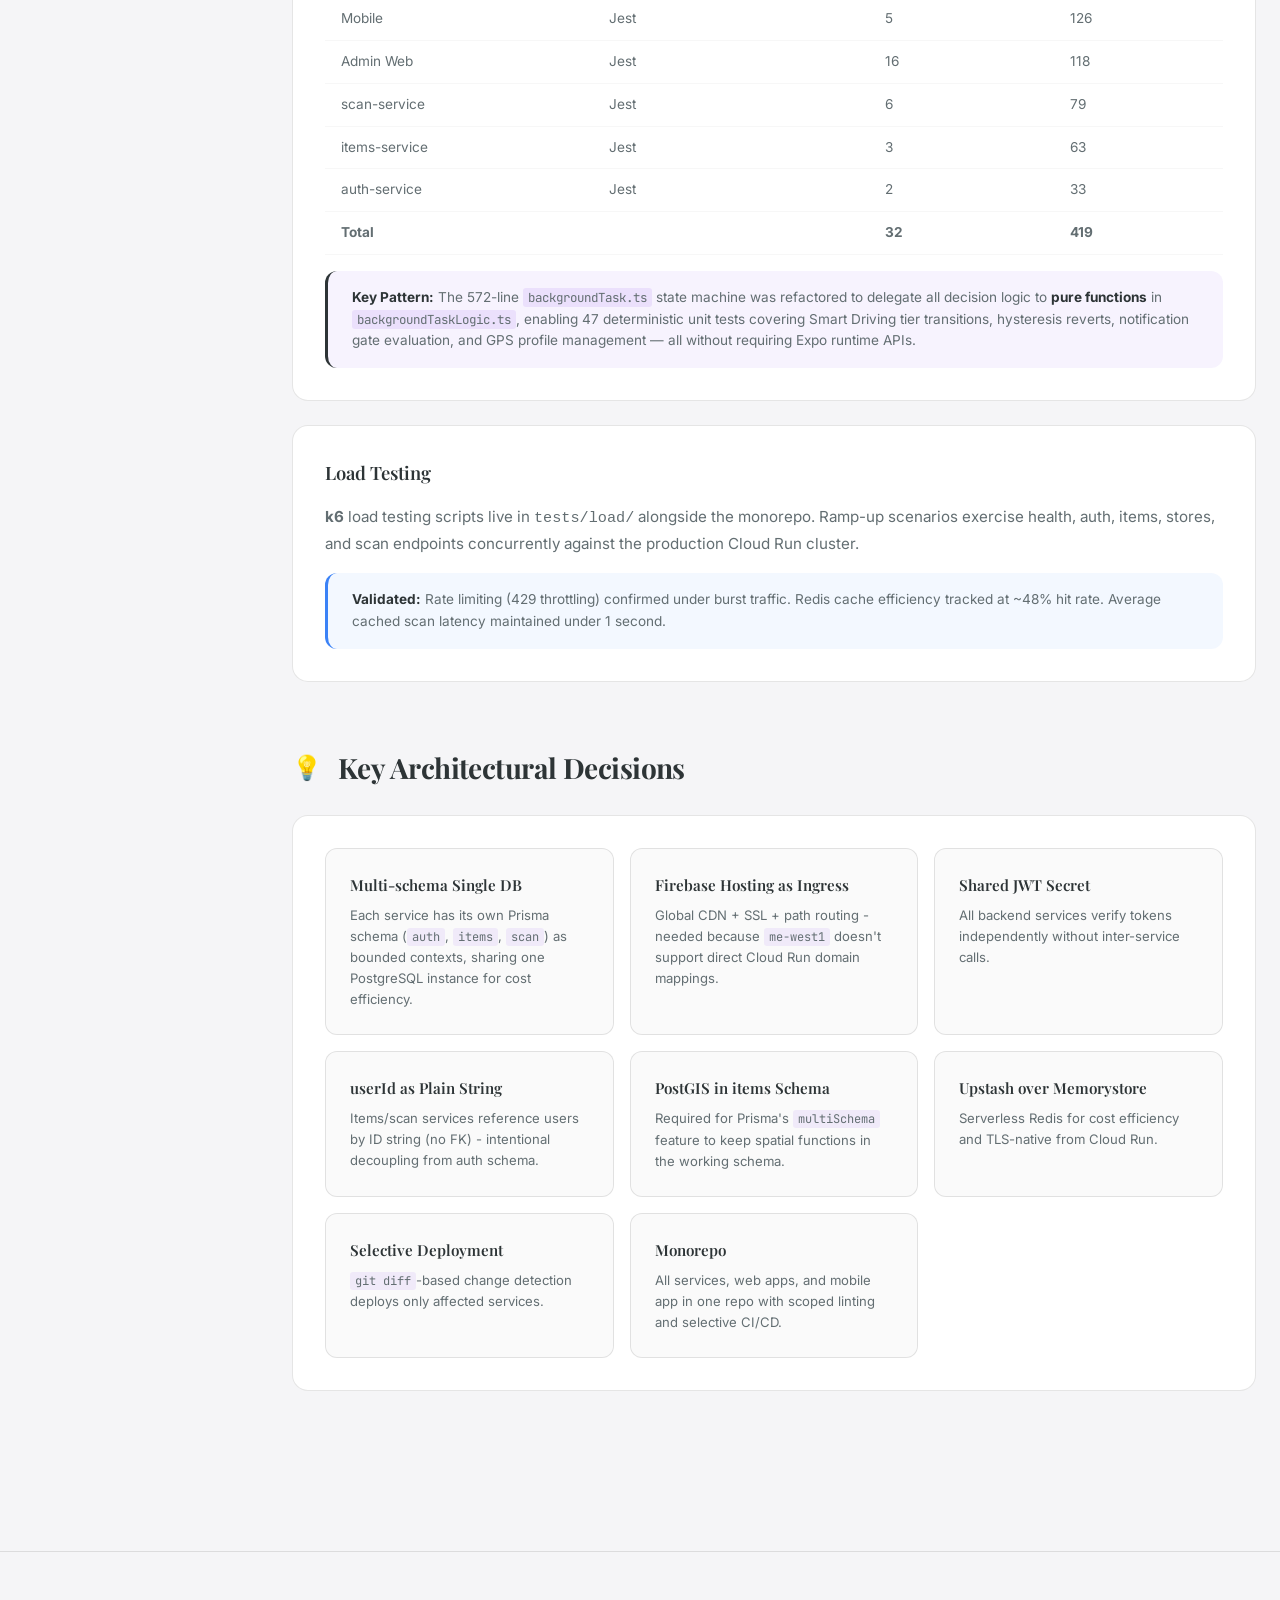
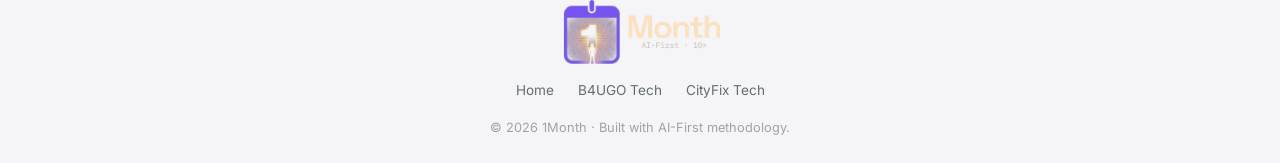
==== commit e05c2791: "feat: use new attached logo image" ====
--- a/tech-review-b4ugo.html
+++ b/tech-review-b4ugo.html
@@ -27,7 +27,7 @@
   <nav class="nav scrolled" id="nav">
     <div class="nav-inner">
       <a href="index.html" class="nav-brand">
-        <img src="logo-composite.png" alt="1Month" class="nav-logo-img" />
+        <img src="logo-new.png" alt="1Month" class="nav-logo-img" />
       </a>
       <ul class="nav-links" id="nav-links">
         <li><a href="index.html#apps" class="nav-link">Portfolio</a></li>
--- a/style.css
+++ b/style.css
@@ -136,7 +136,7 @@
 }
 
 .nav-logo-img {
-  height: 54px;
+  height: 64px;
   object-fit: contain;
 }
 
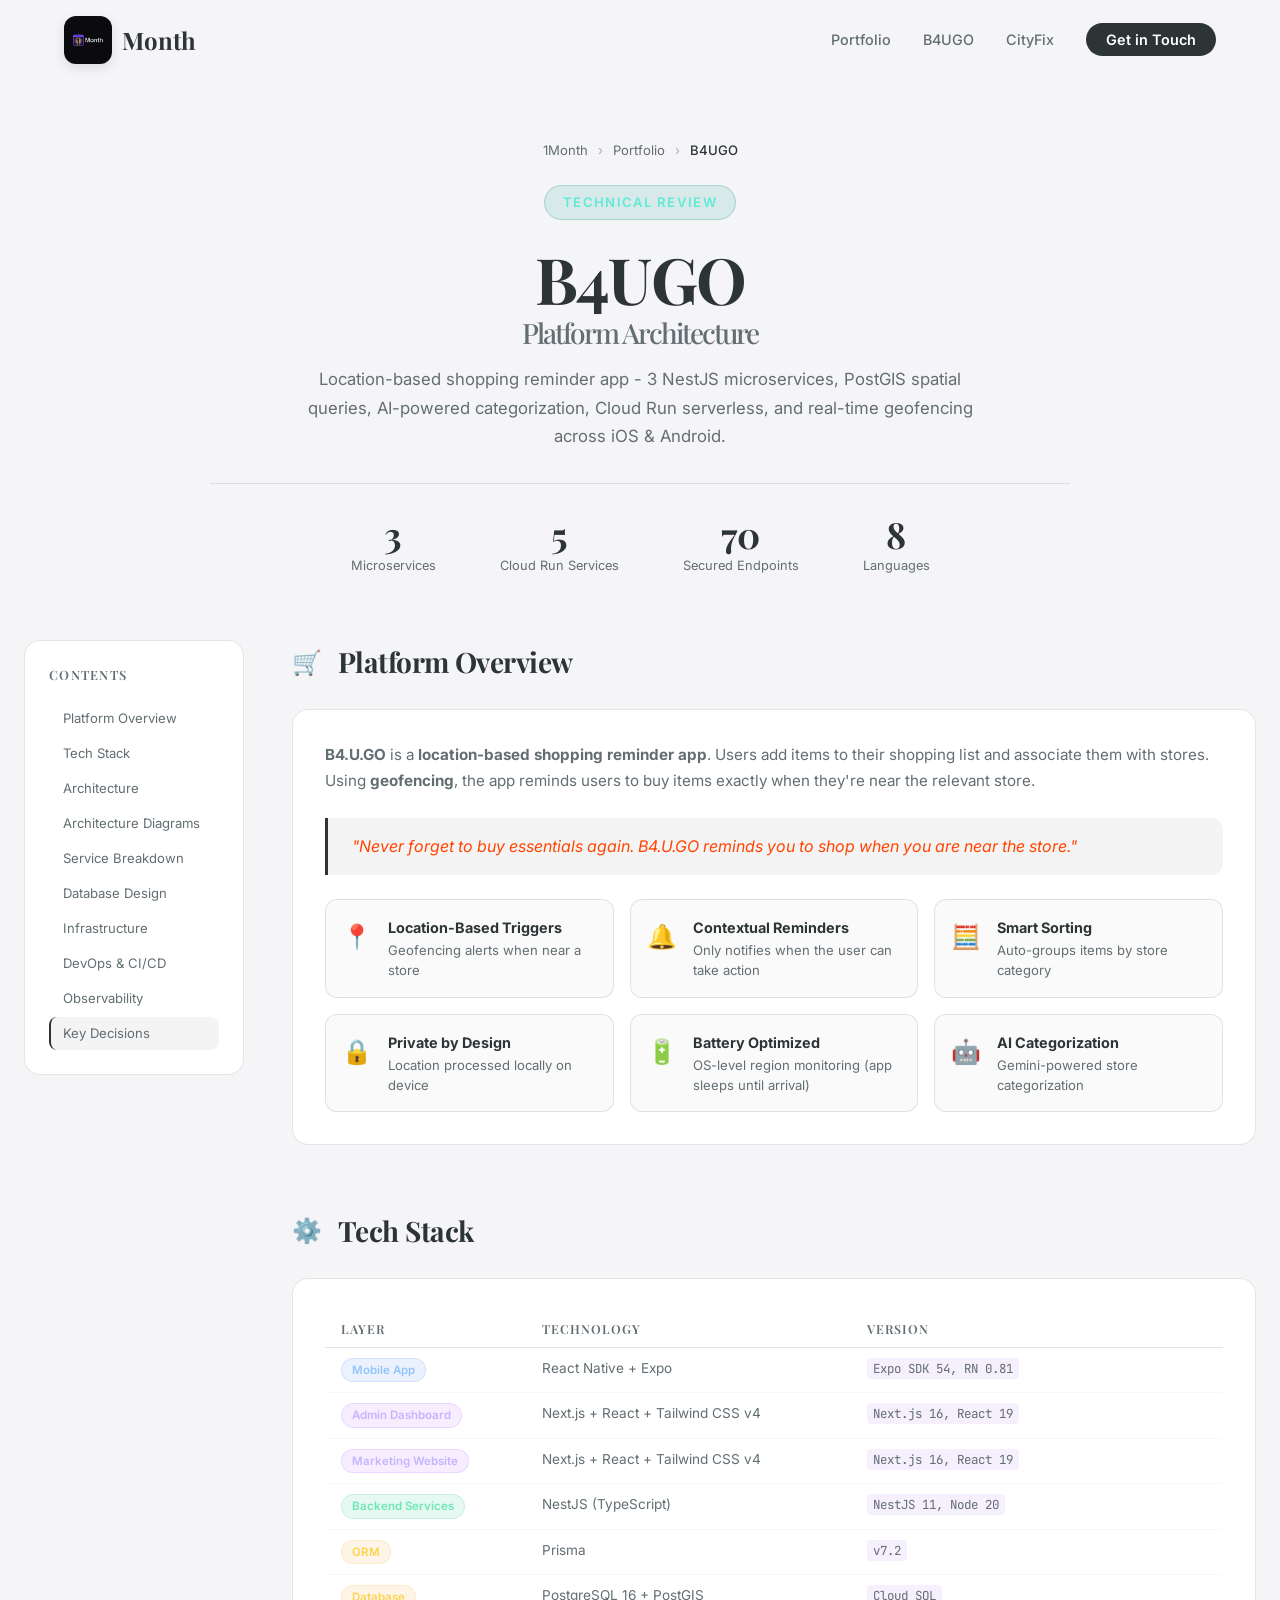
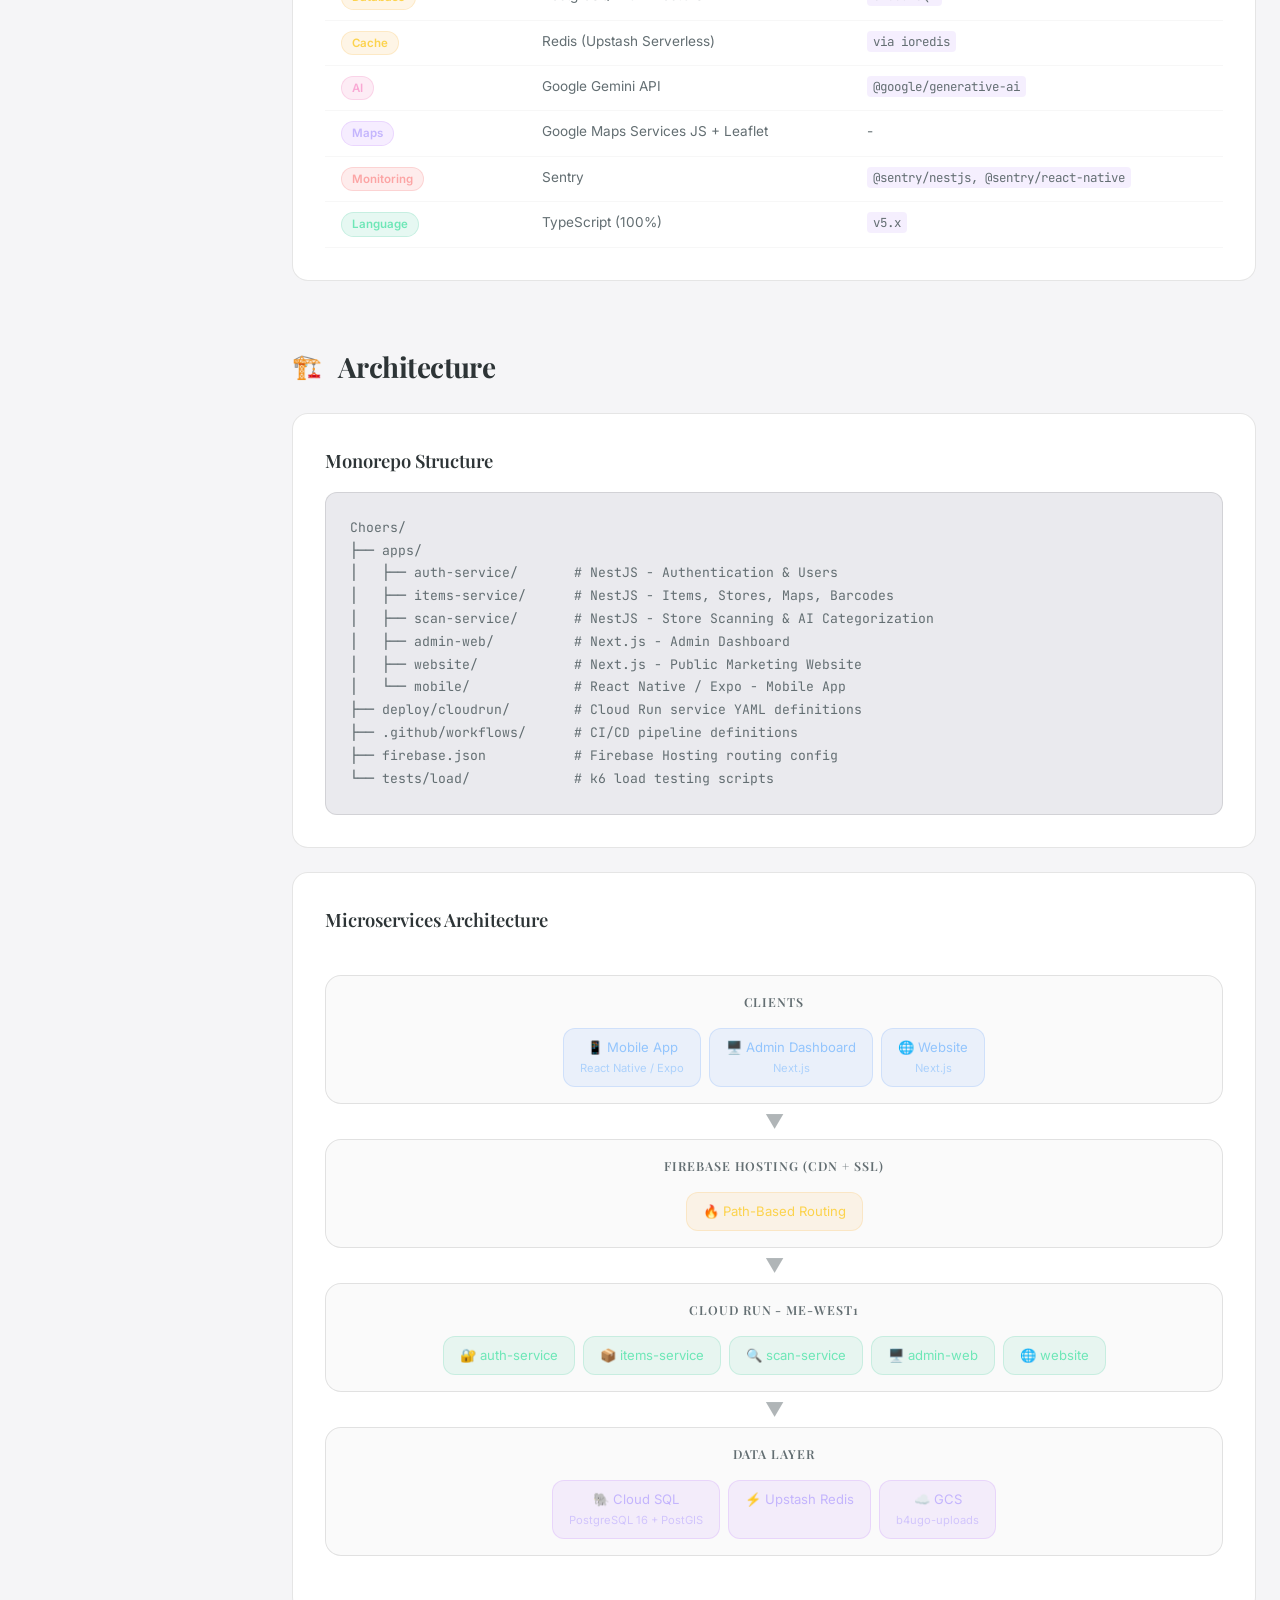
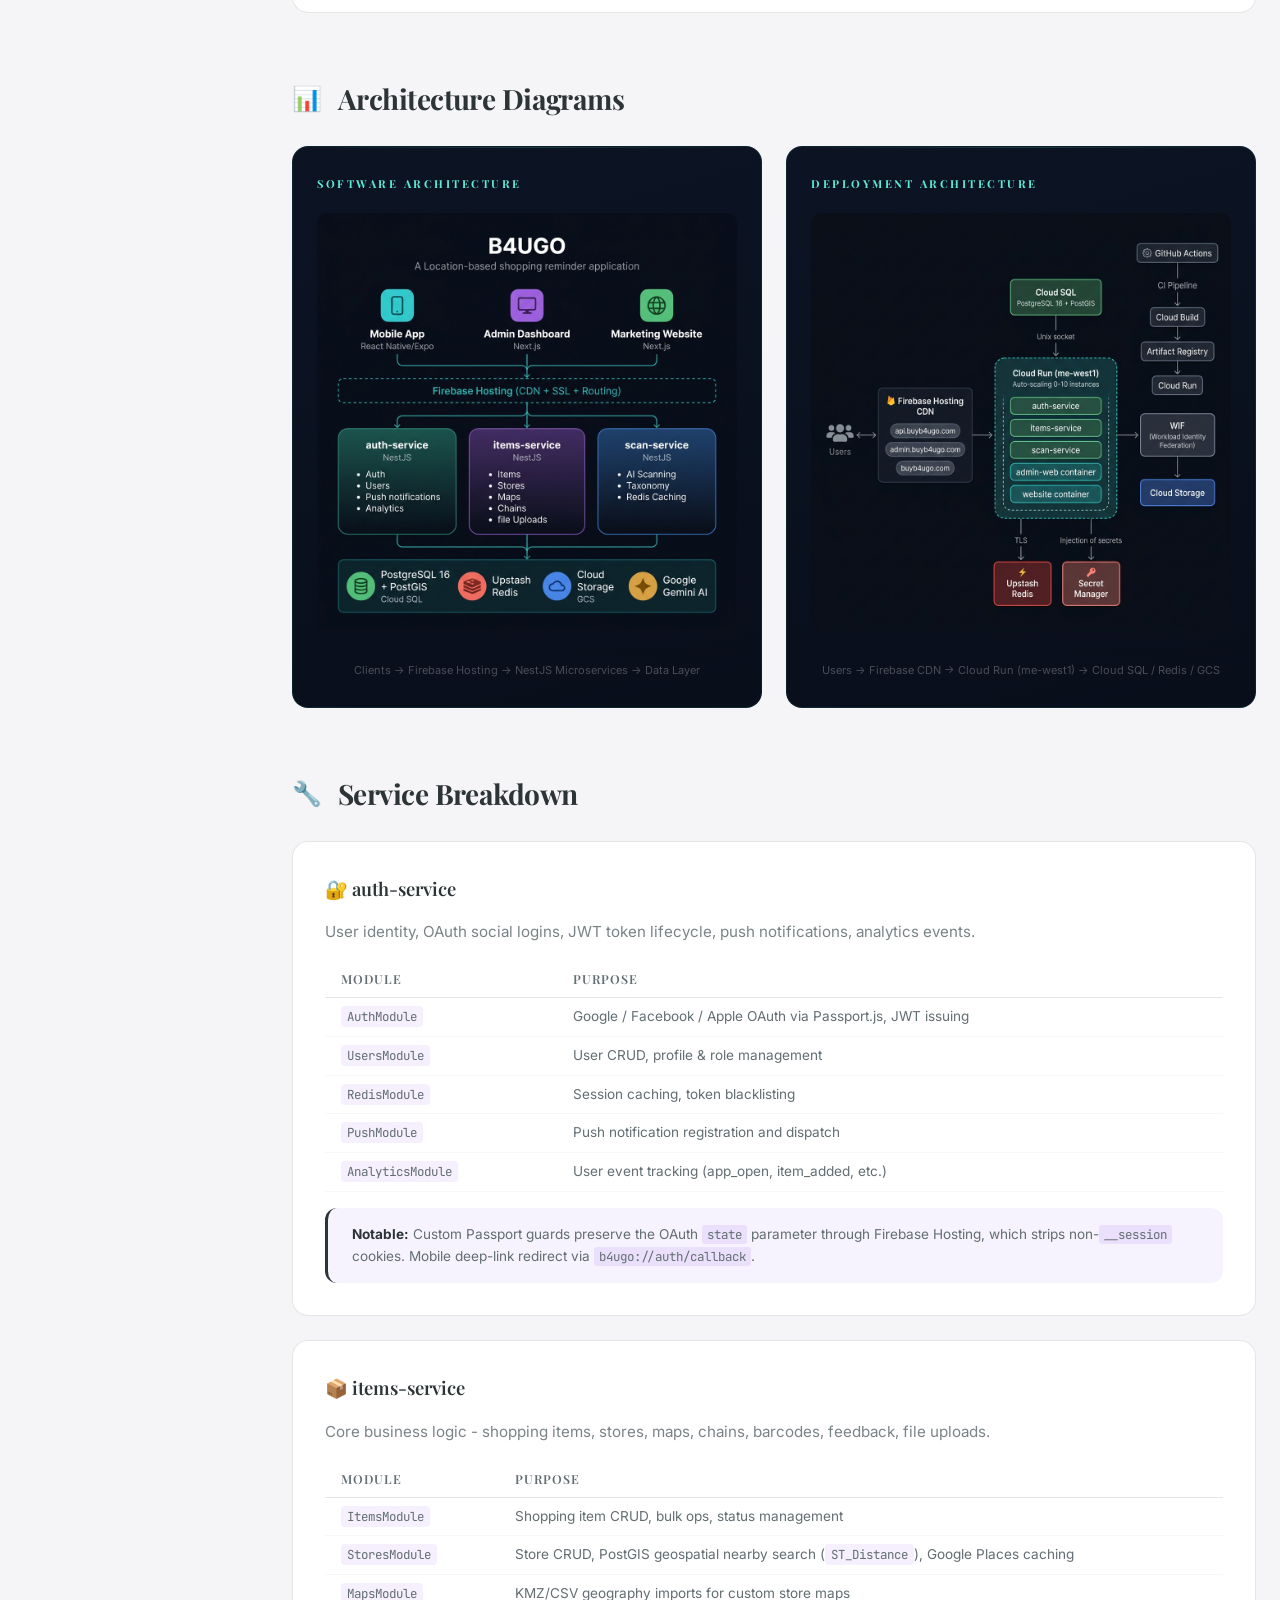
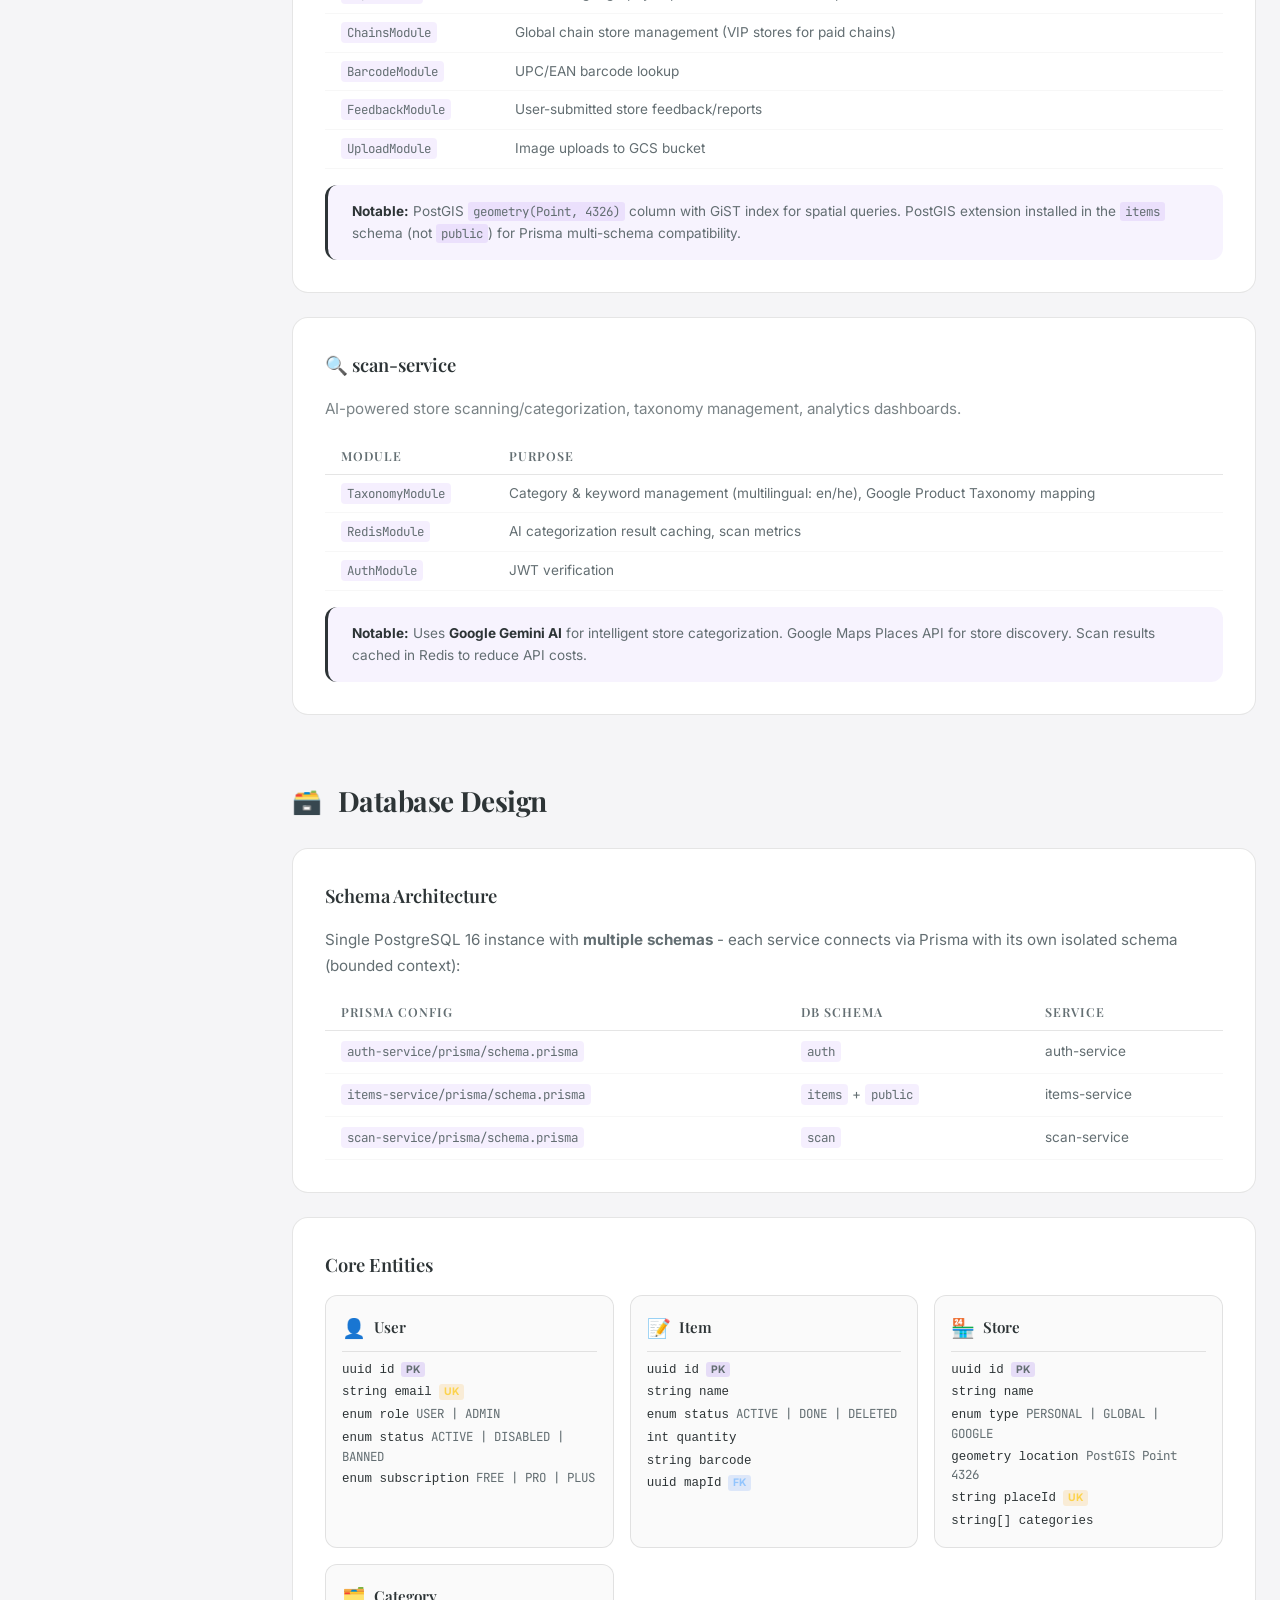
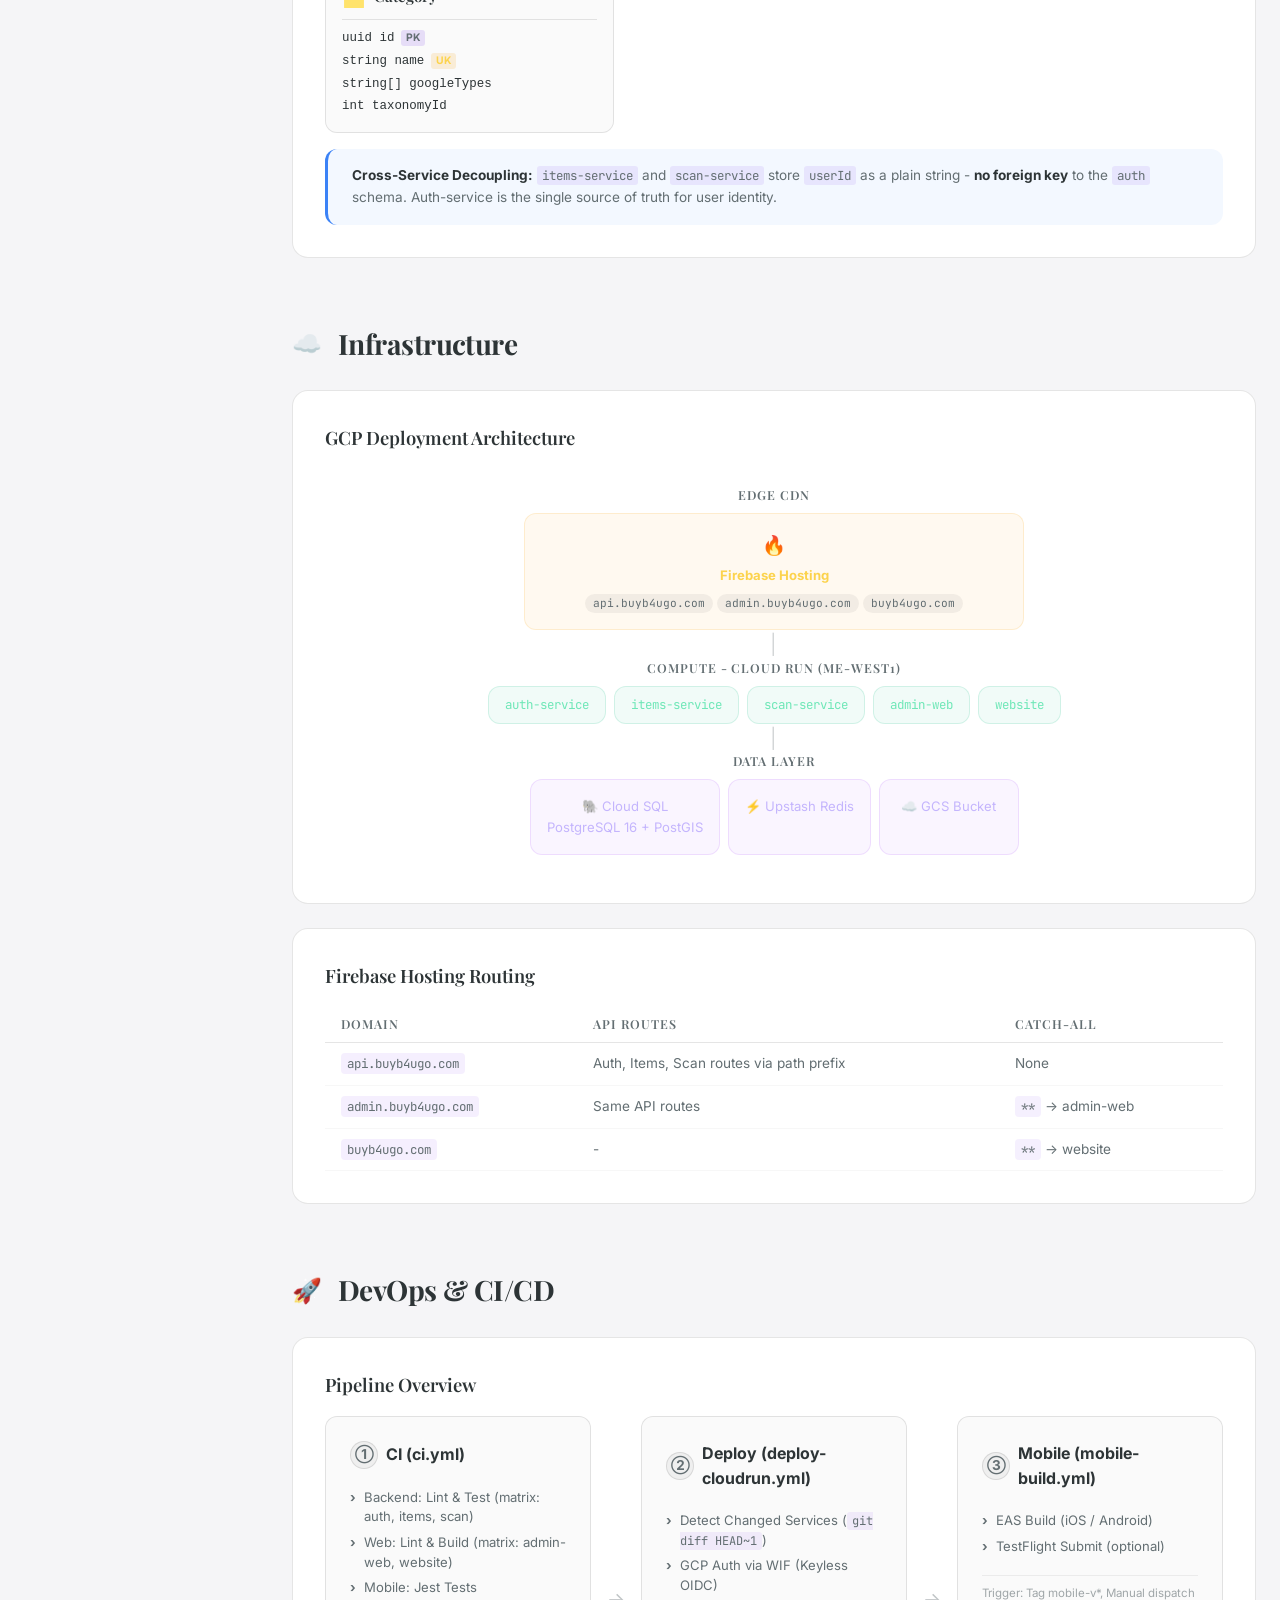
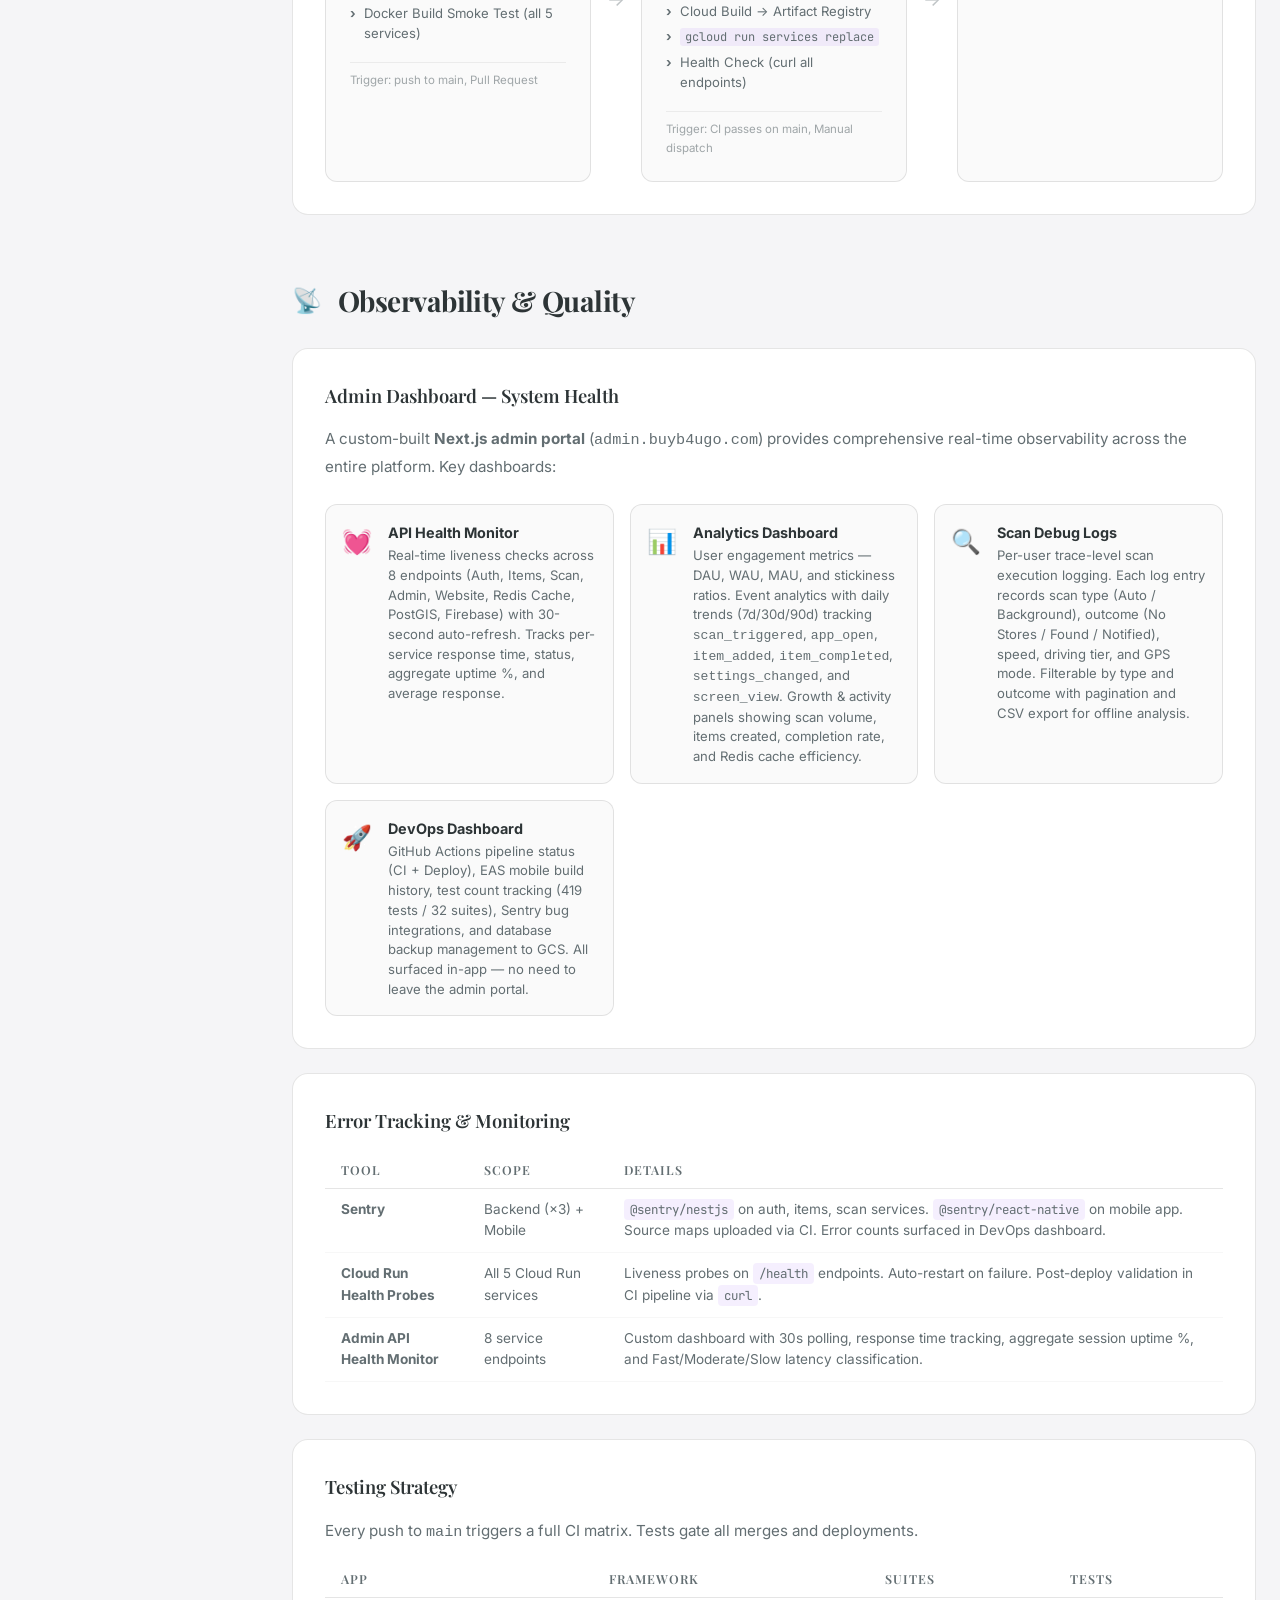
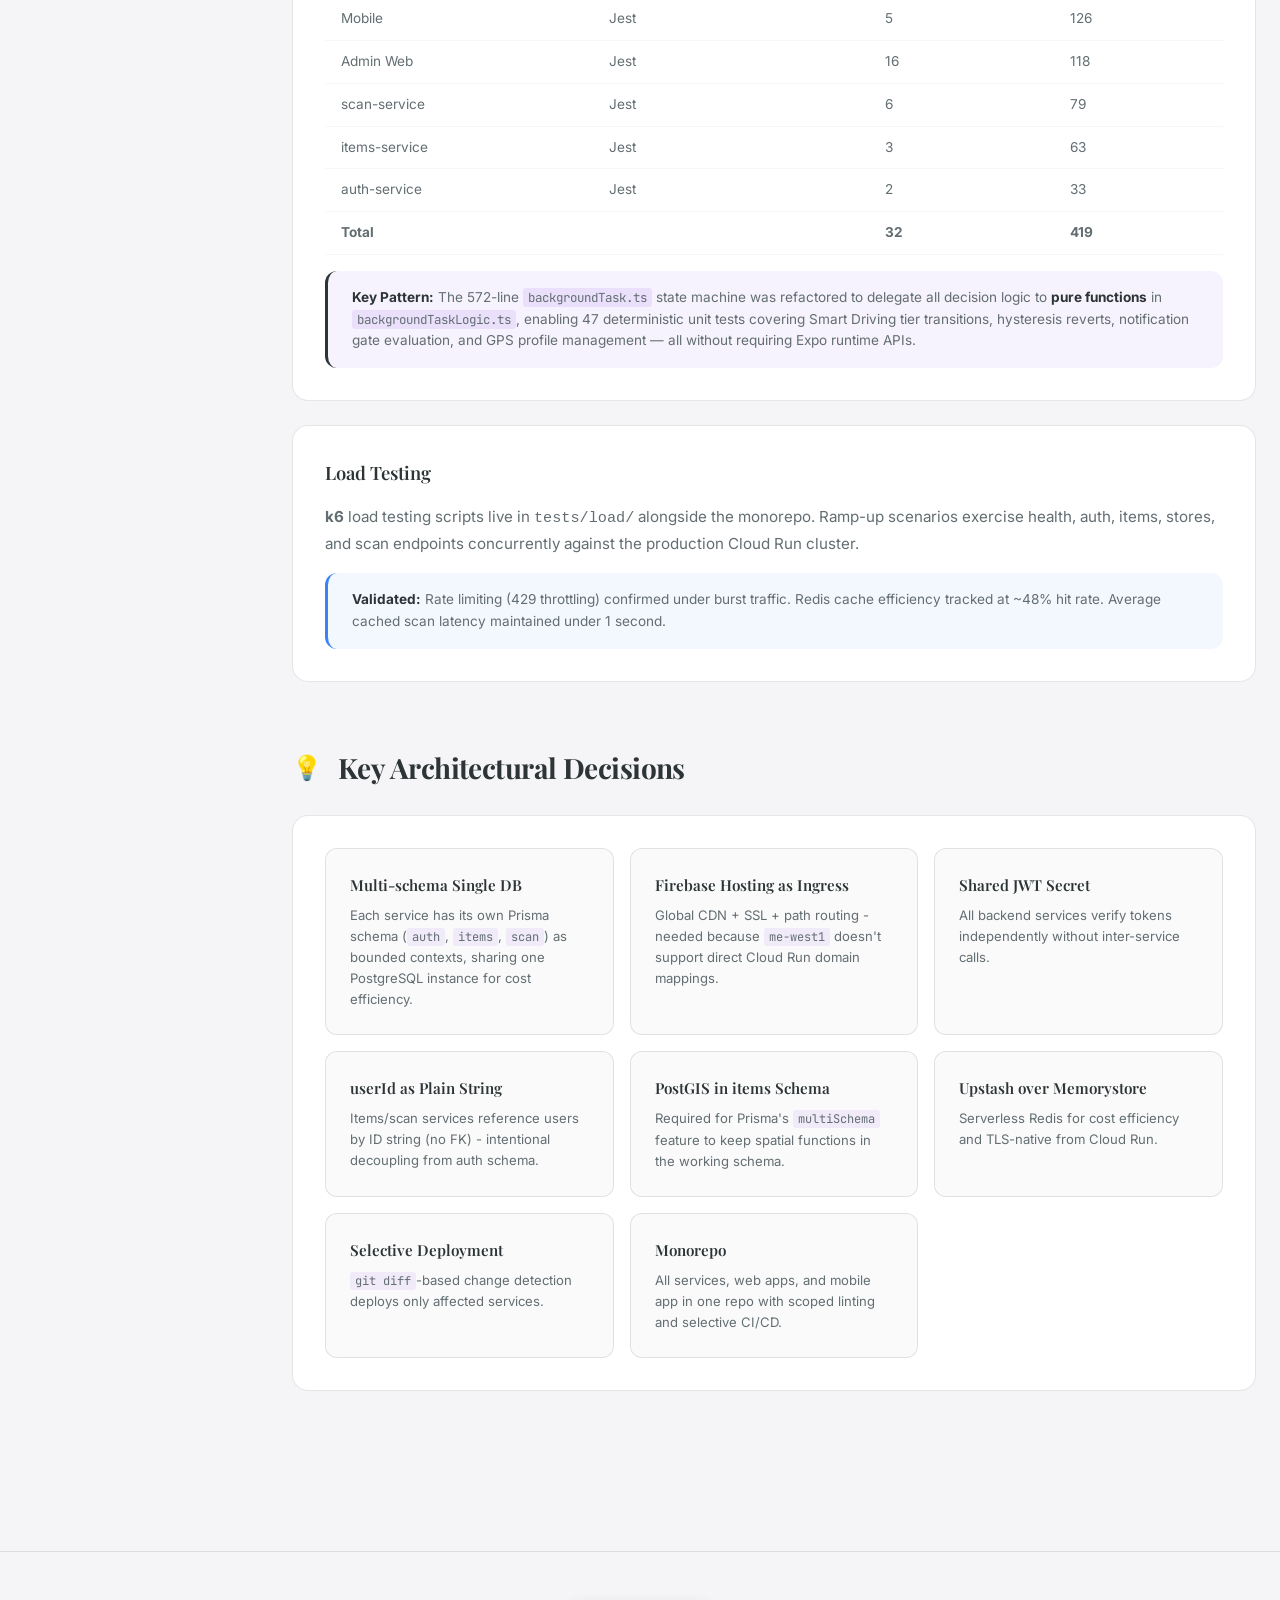
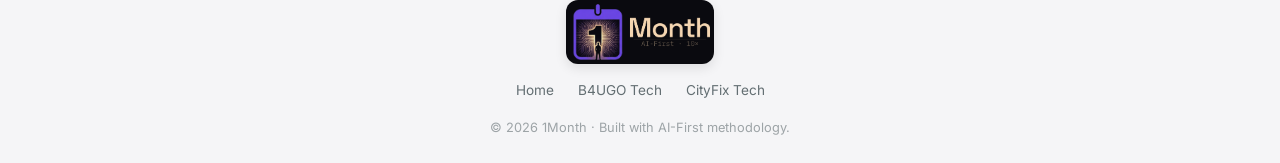
==== commit 9a1ecf53: "fix: use correct transparent hd logo, restore dark pill, and add Month text" ====
--- a/tech-review-b4ugo.html
+++ b/tech-review-b4ugo.html
@@ -27,7 +27,8 @@
   <nav class="nav scrolled" id="nav">
     <div class="nav-inner">
       <a href="index.html" class="nav-brand">
-        <img src="logo-new.png" alt="1Month" class="nav-logo-img" />
+        <img src="logo-transparent-hd.png" alt="1Month" class="nav-logo-img" />
+        <span class="nav-name" style="margin-left: 8px;">Month</span>
       </a>
       <ul class="nav-links" id="nav-links">
         <li><a href="index.html#apps" class="nav-link">Portfolio</a></li>
--- a/style.css
+++ b/style.css
@@ -136,8 +136,12 @@
 }
 
 .nav-logo-img {
-  height: 64px;
+  height: 48px;
   object-fit: contain;
+  background: #0A0A0F;
+  border-radius: var(--radius-md);
+  padding: 4px;
+  box-shadow: 0 4px 12px rgba(0, 0, 0, 0.1);
 }
 
 .footer-logo-img {
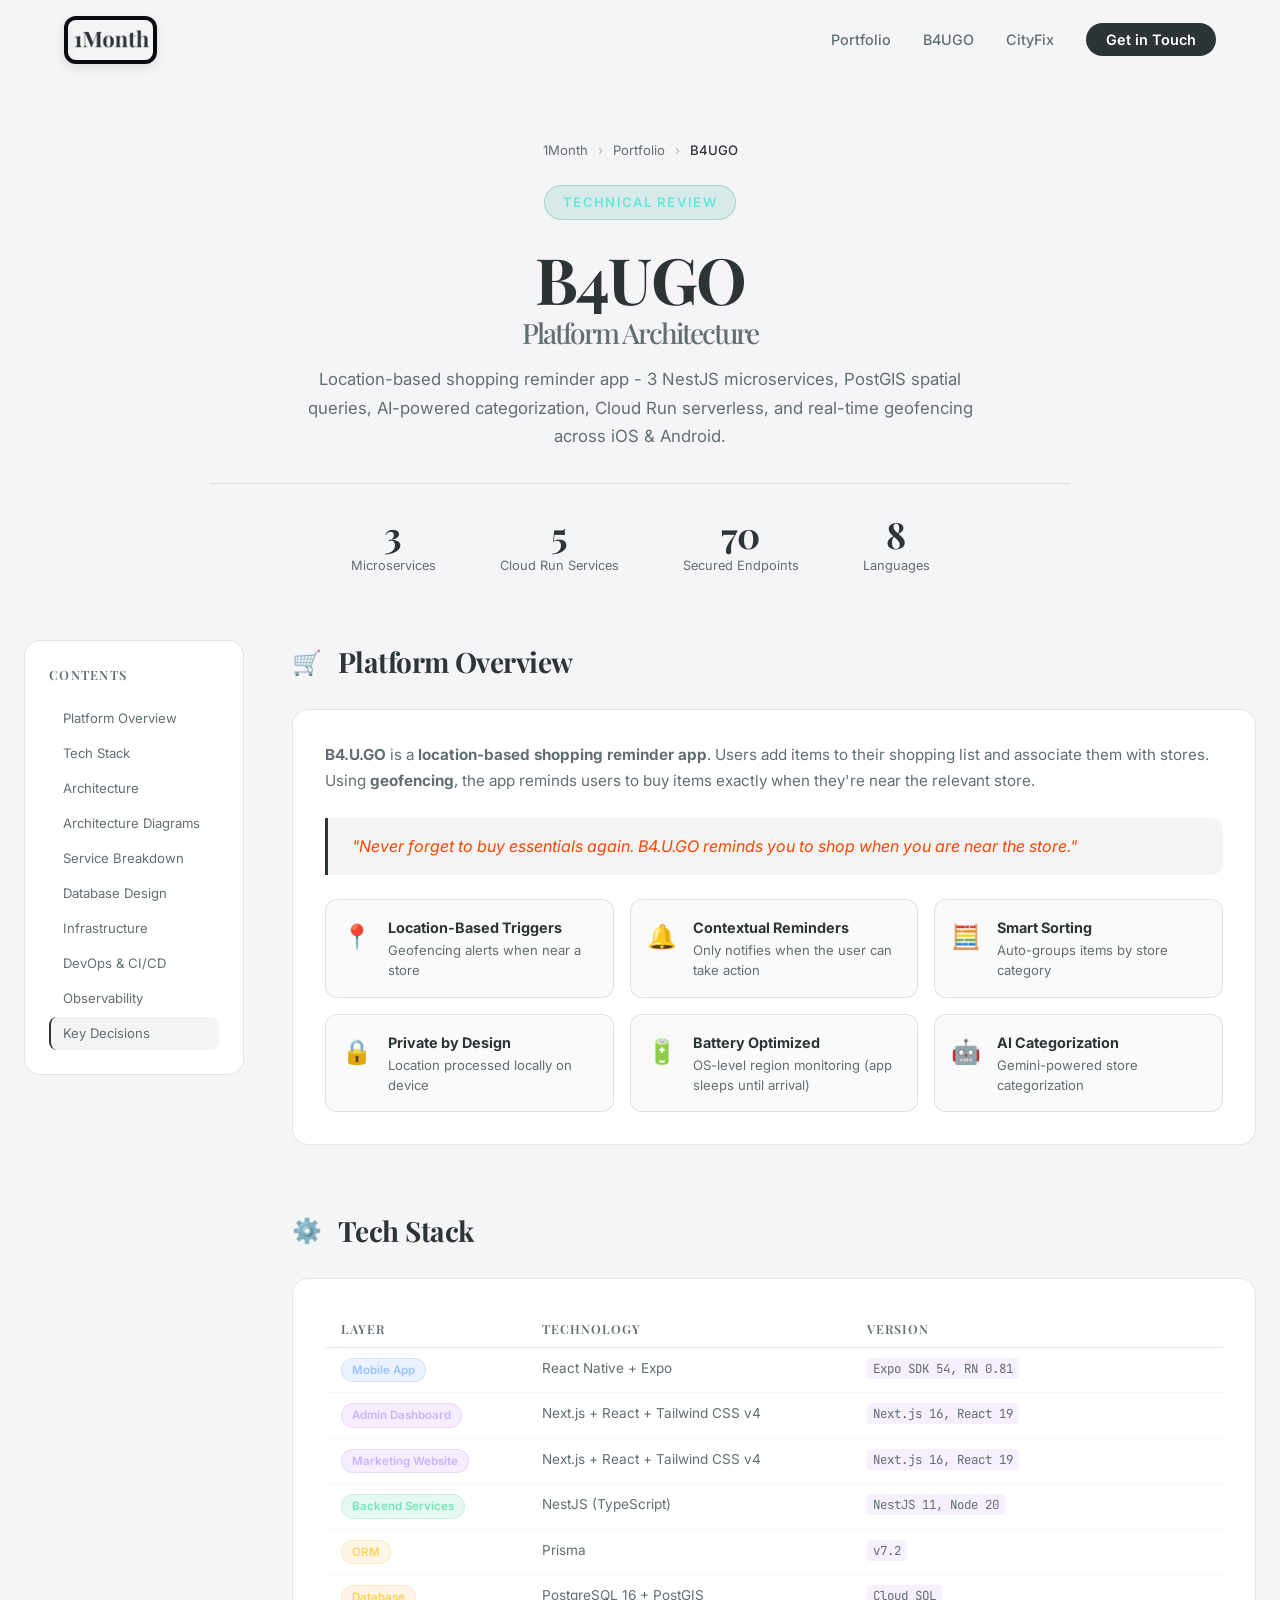
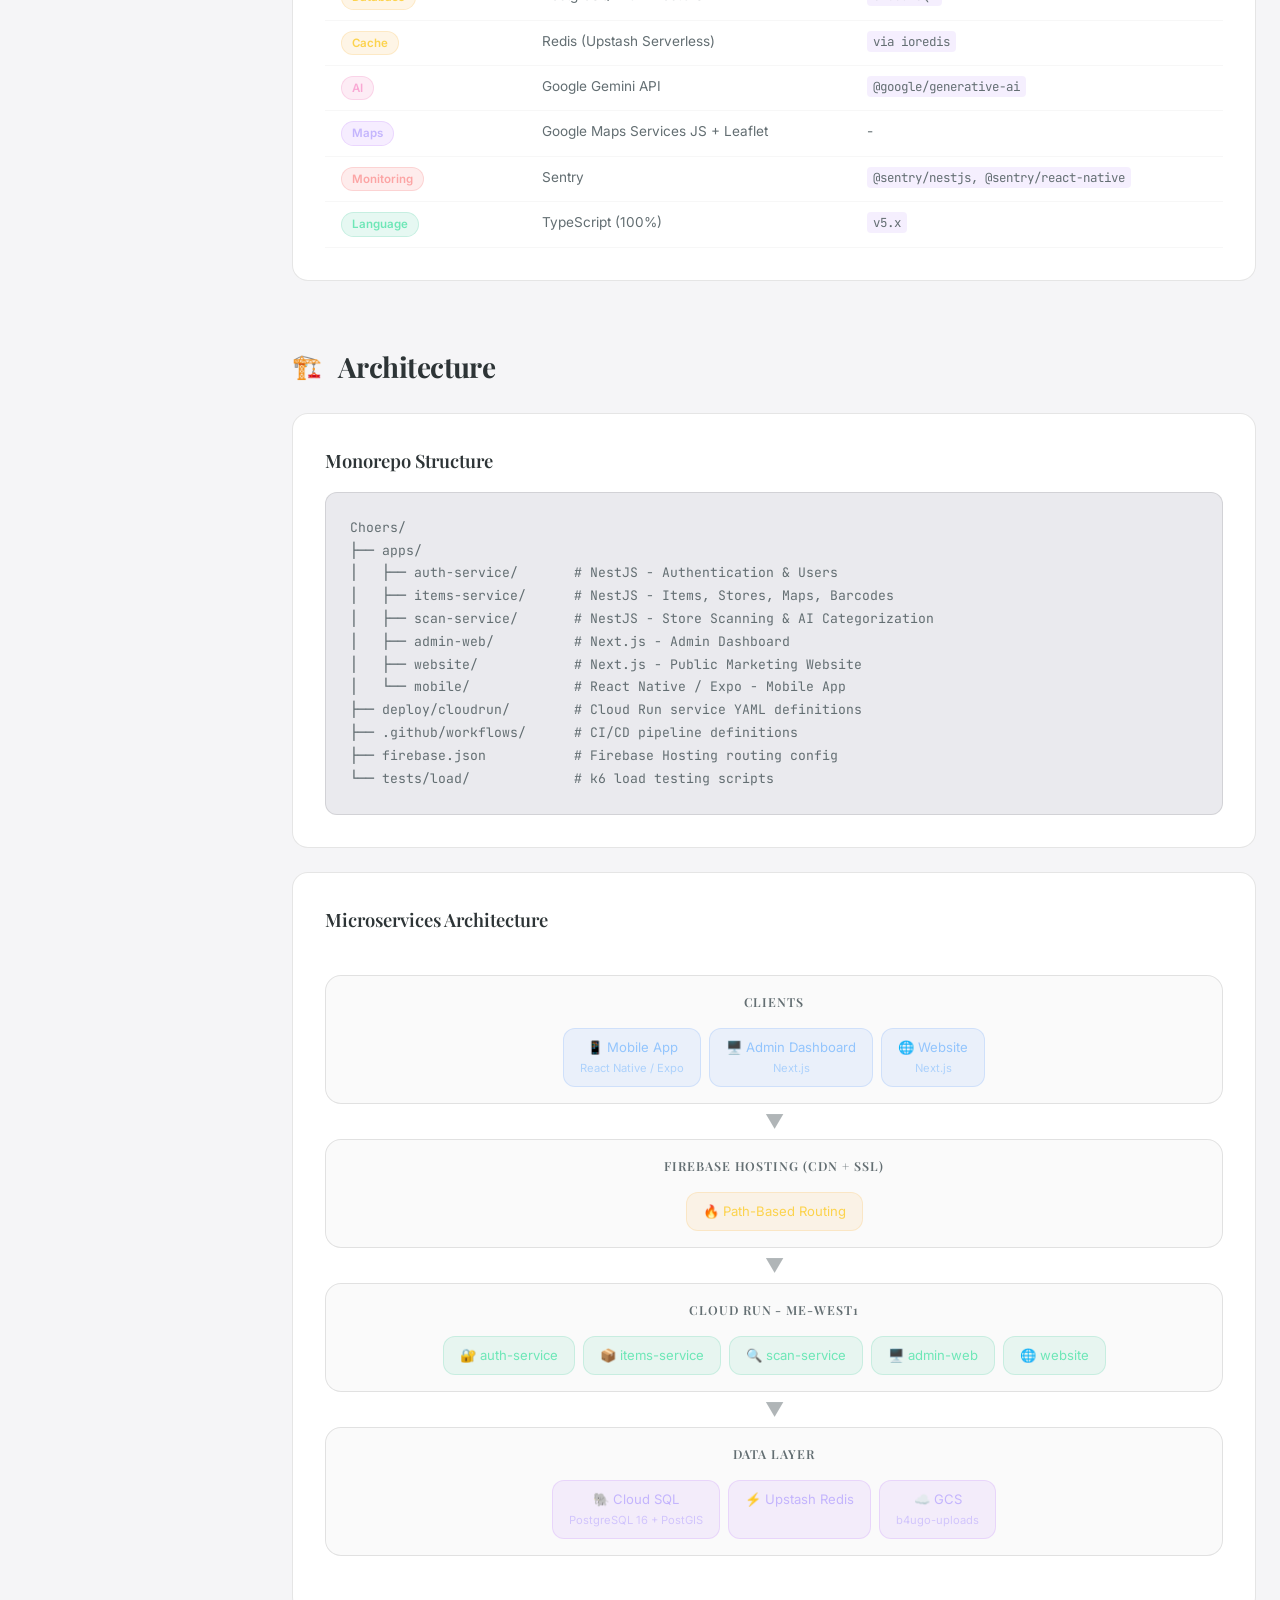
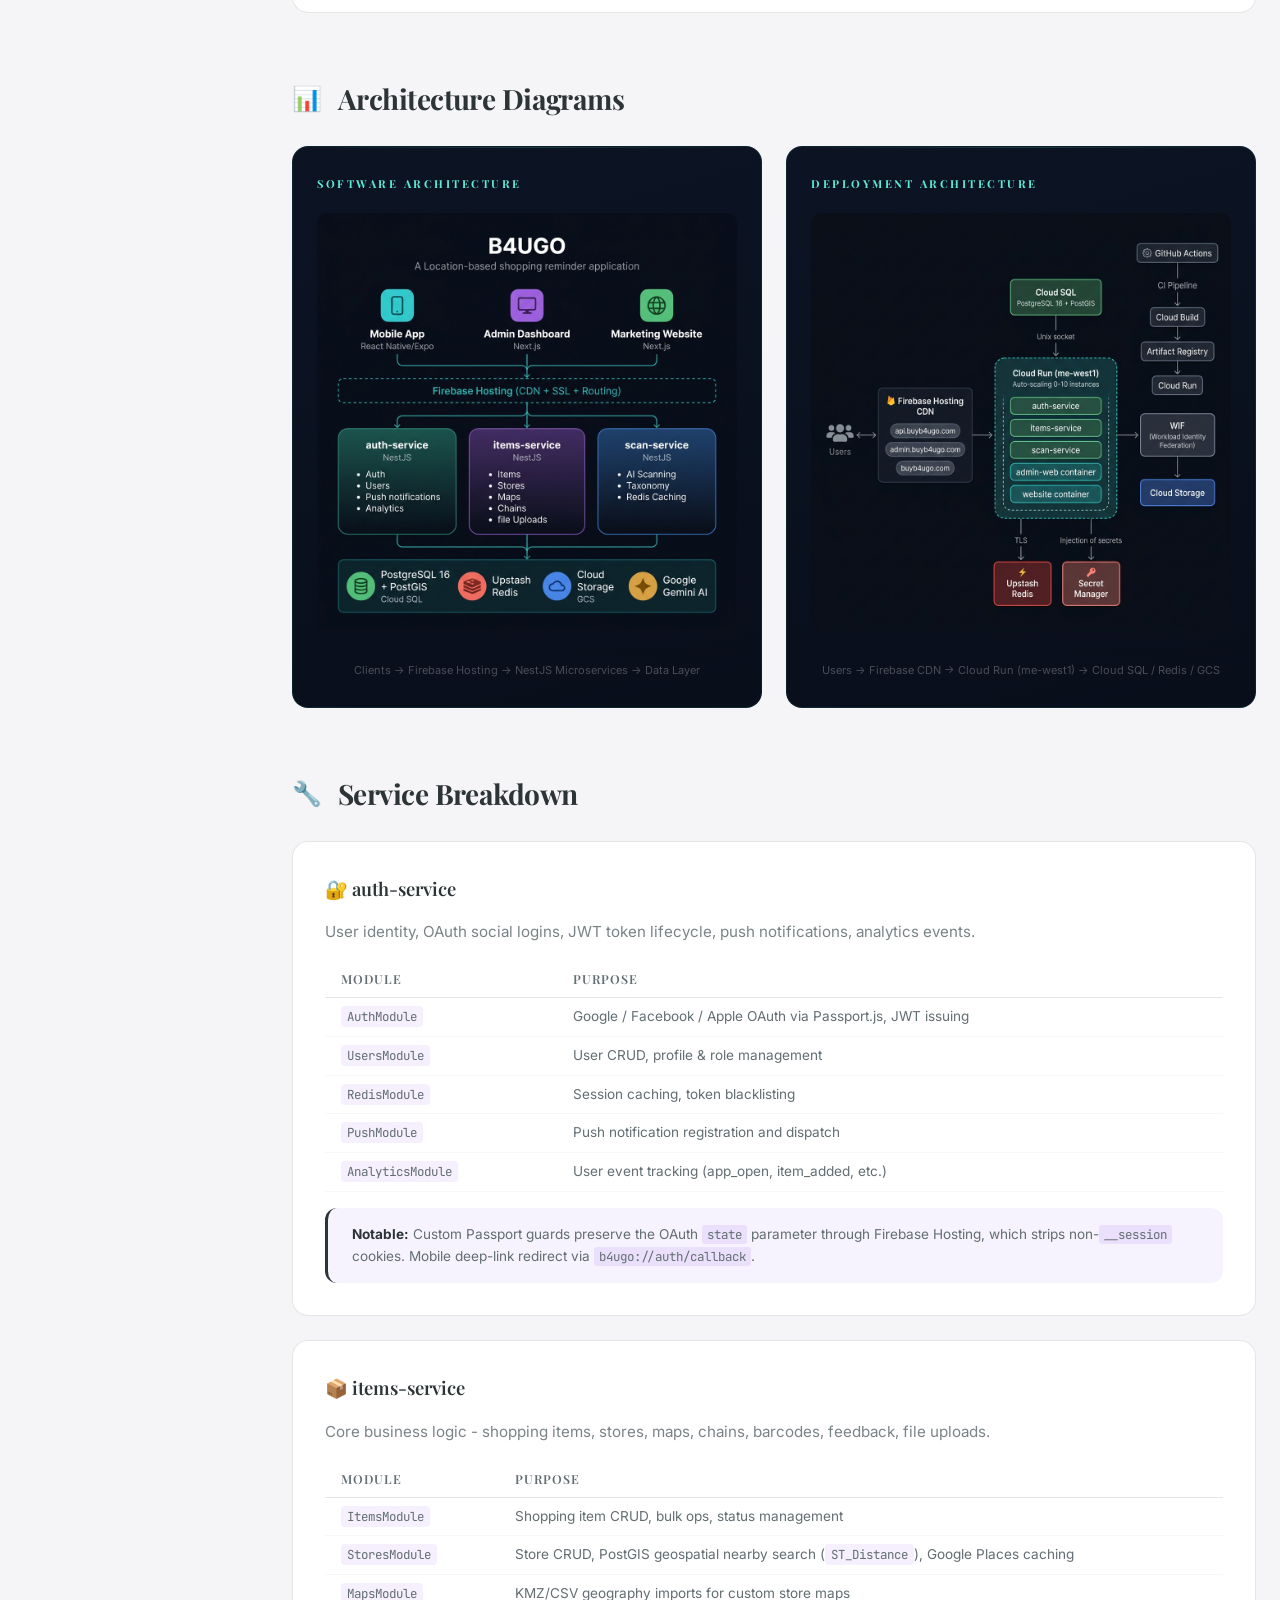
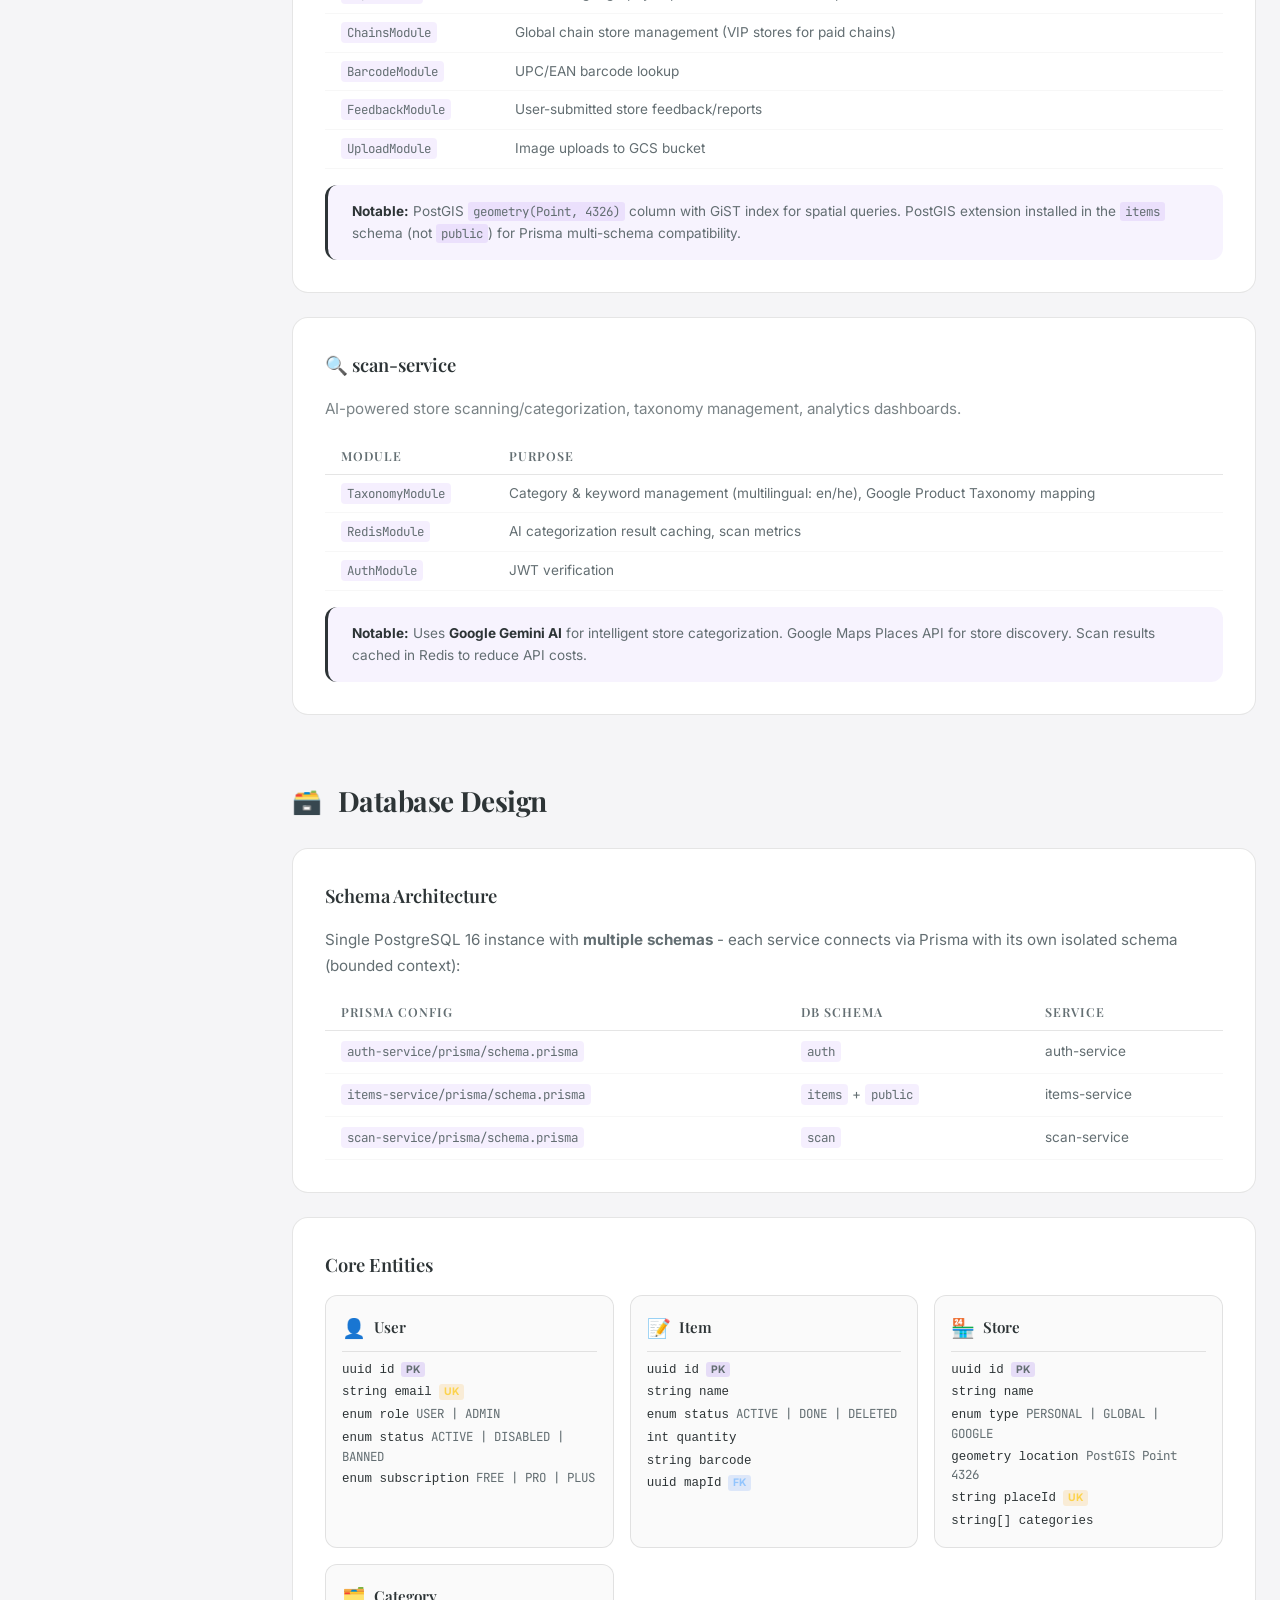
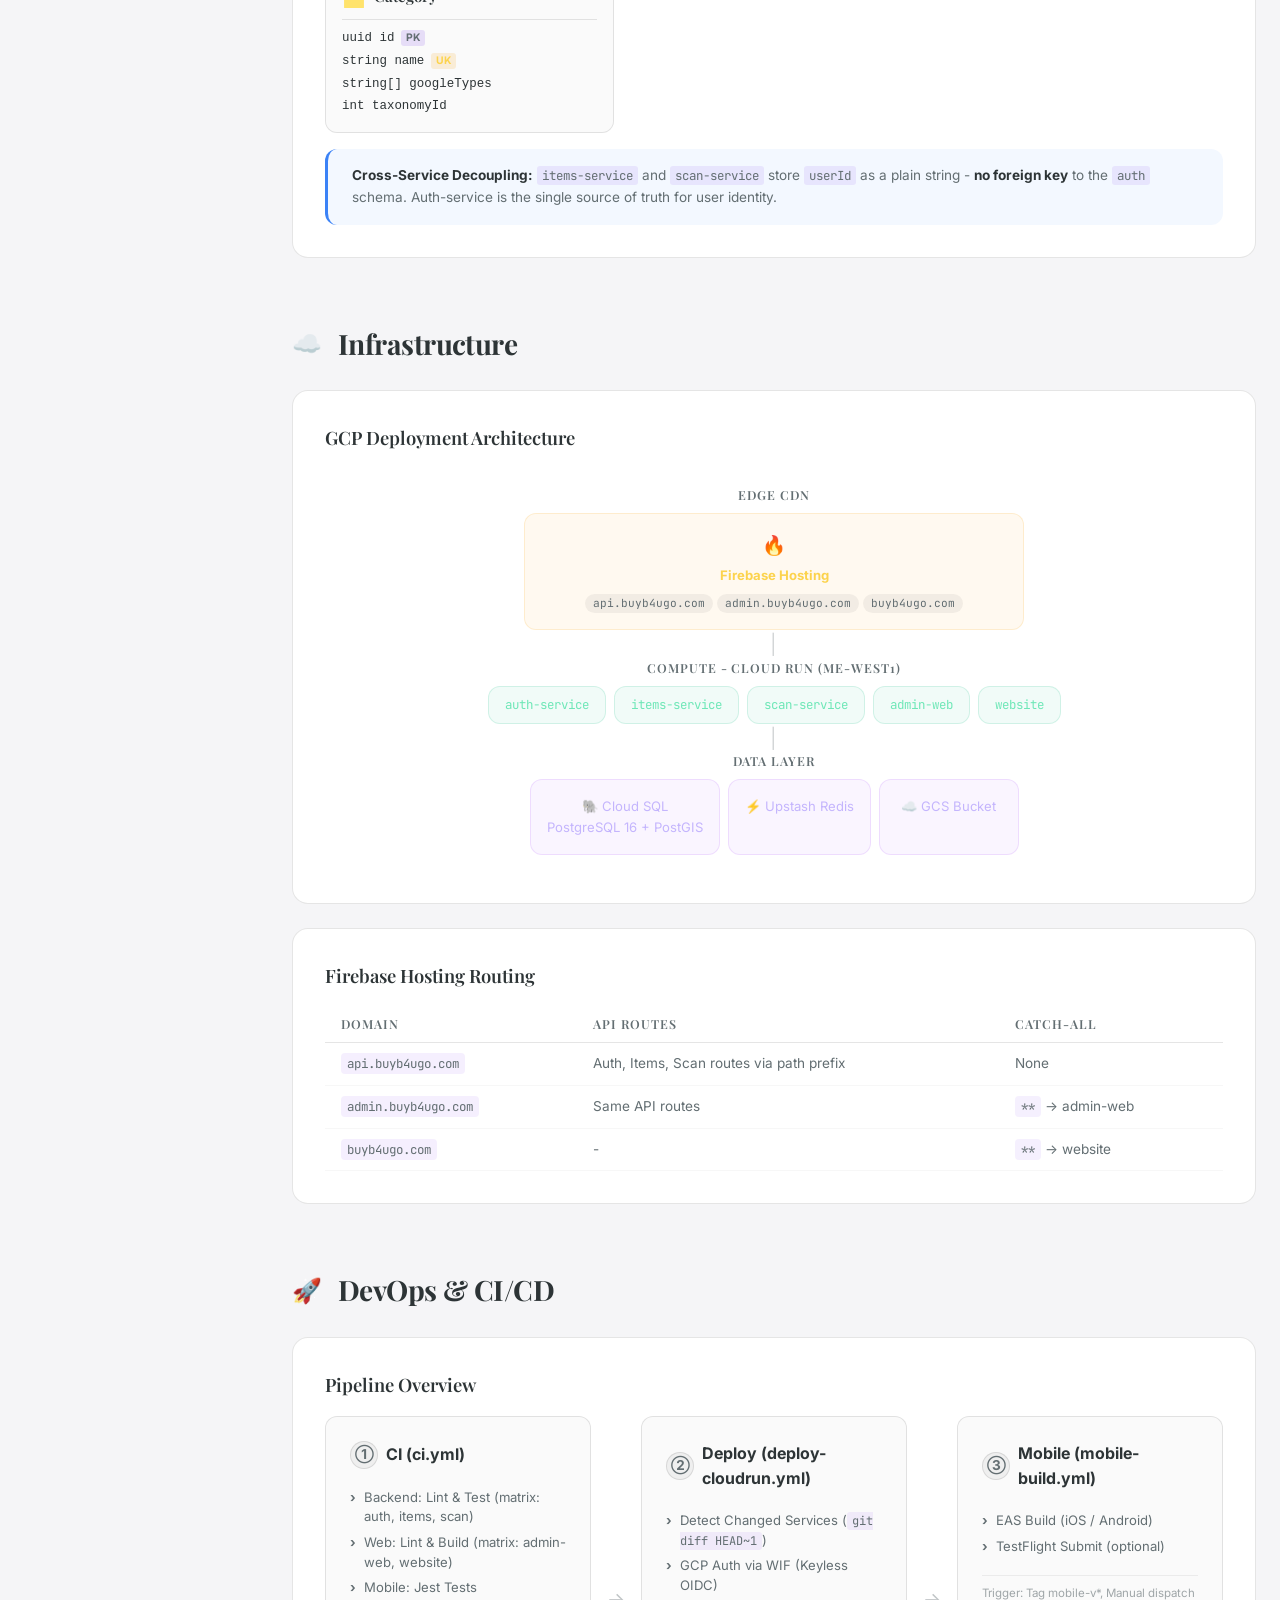
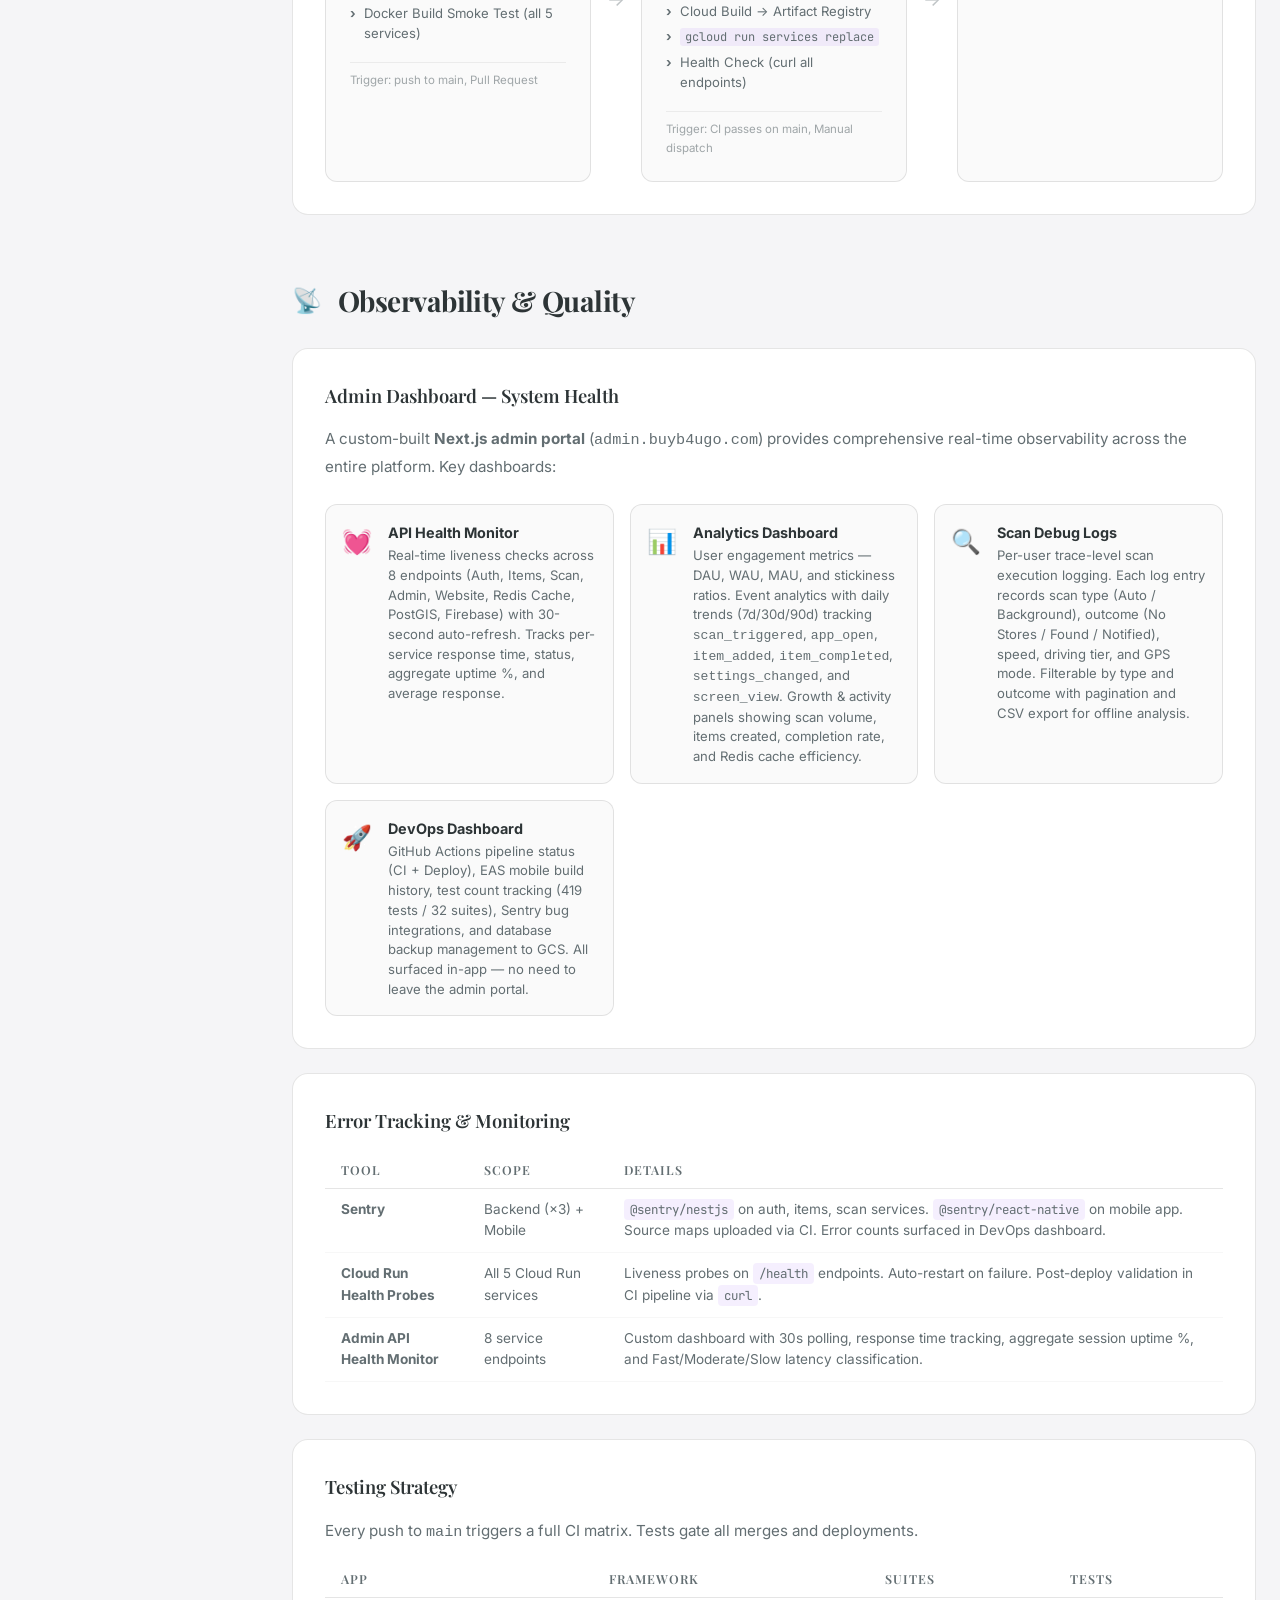
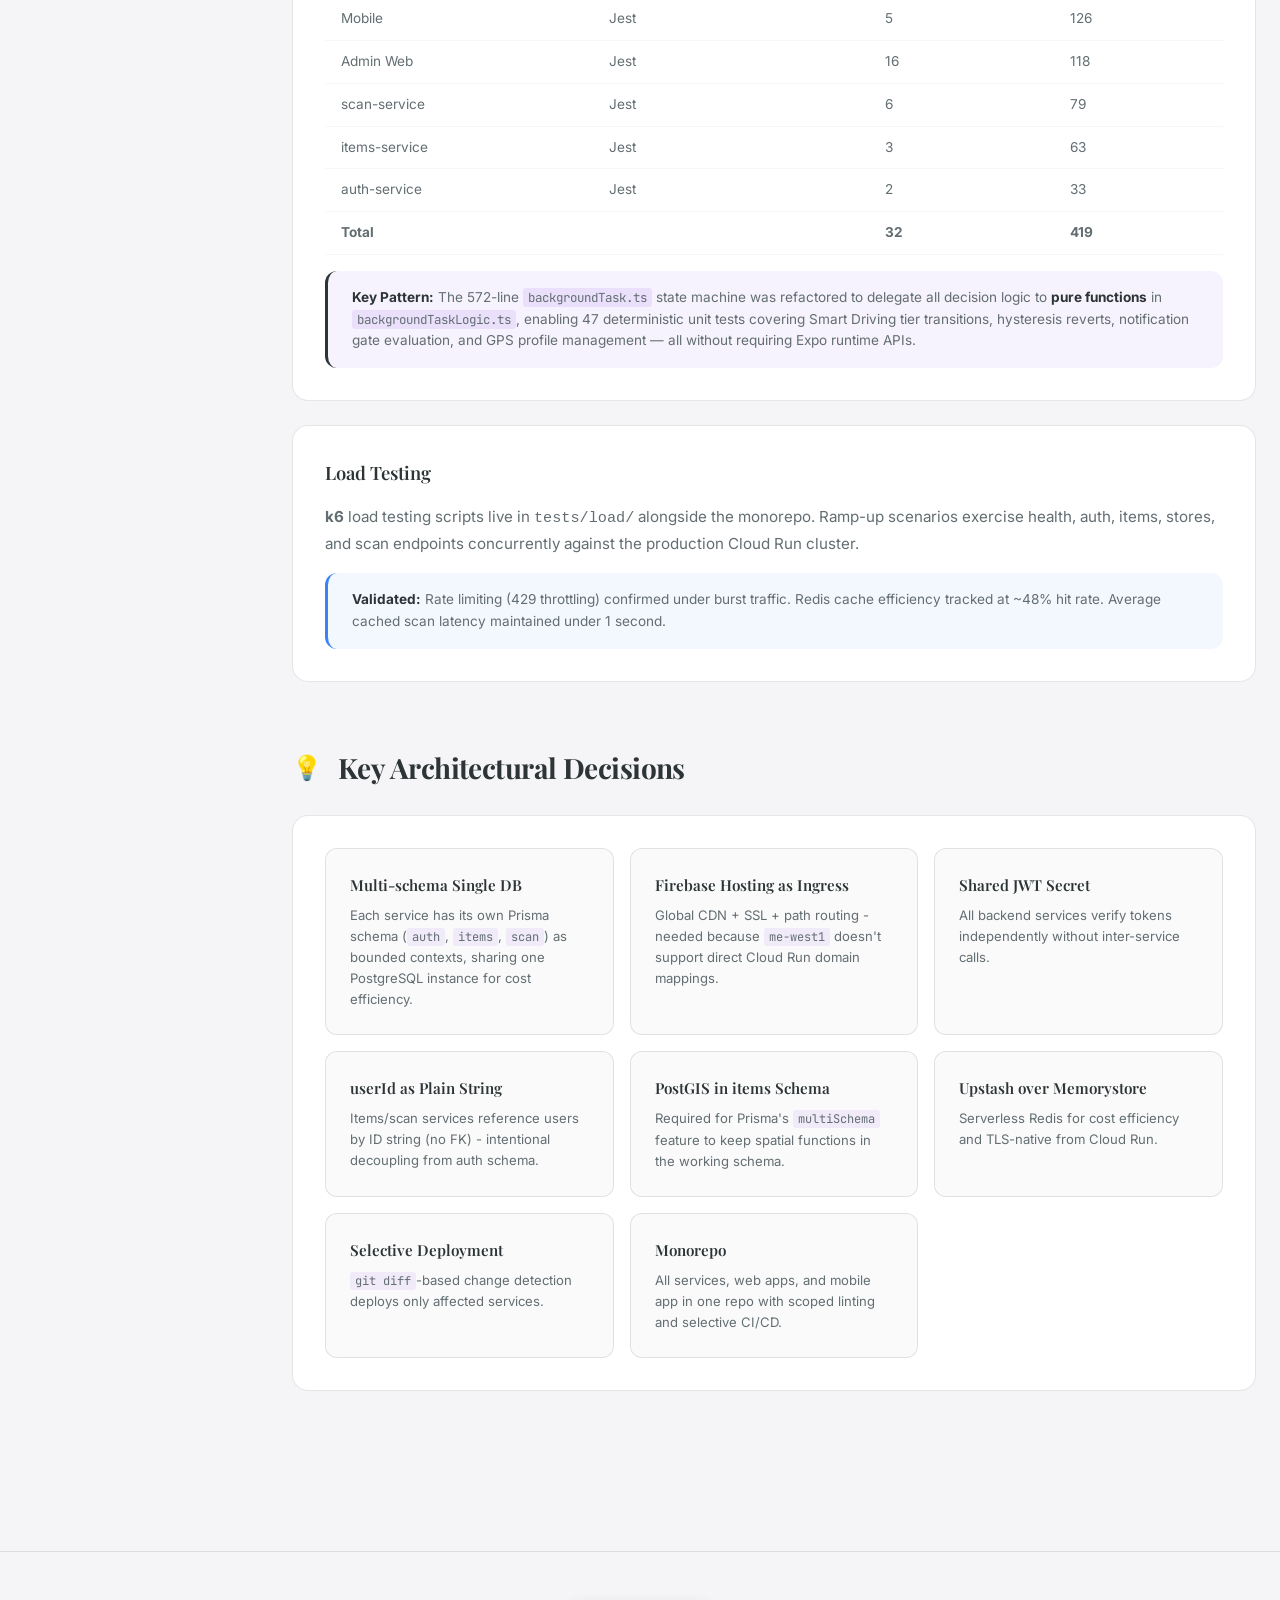
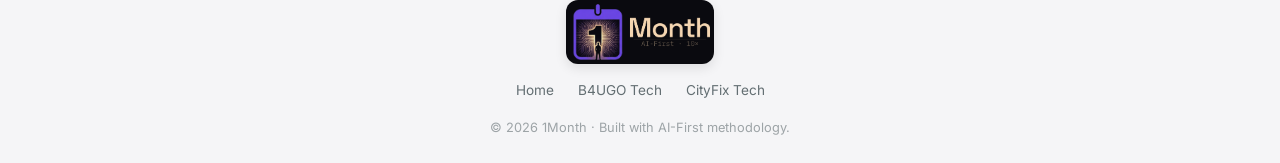
==== commit 91b3913d: "fix: use correct attached transparent composite png, add black pill, remove Month text" ====
--- a/tech-review-b4ugo.html
+++ b/tech-review-b4ugo.html
@@ -27,8 +27,7 @@
   <nav class="nav scrolled" id="nav">
     <div class="nav-inner">
       <a href="index.html" class="nav-brand">
-        <img src="logo-transparent-hd.png" alt="1Month" class="nav-logo-img" />
-        <span class="nav-name" style="margin-left: 8px;">Month</span>
+        <img src="logo-new.png" alt="1Month" class="nav-logo-img" />
       </a>
       <ul class="nav-links" id="nav-links">
         <li><a href="index.html#apps" class="nav-link">Portfolio</a></li>
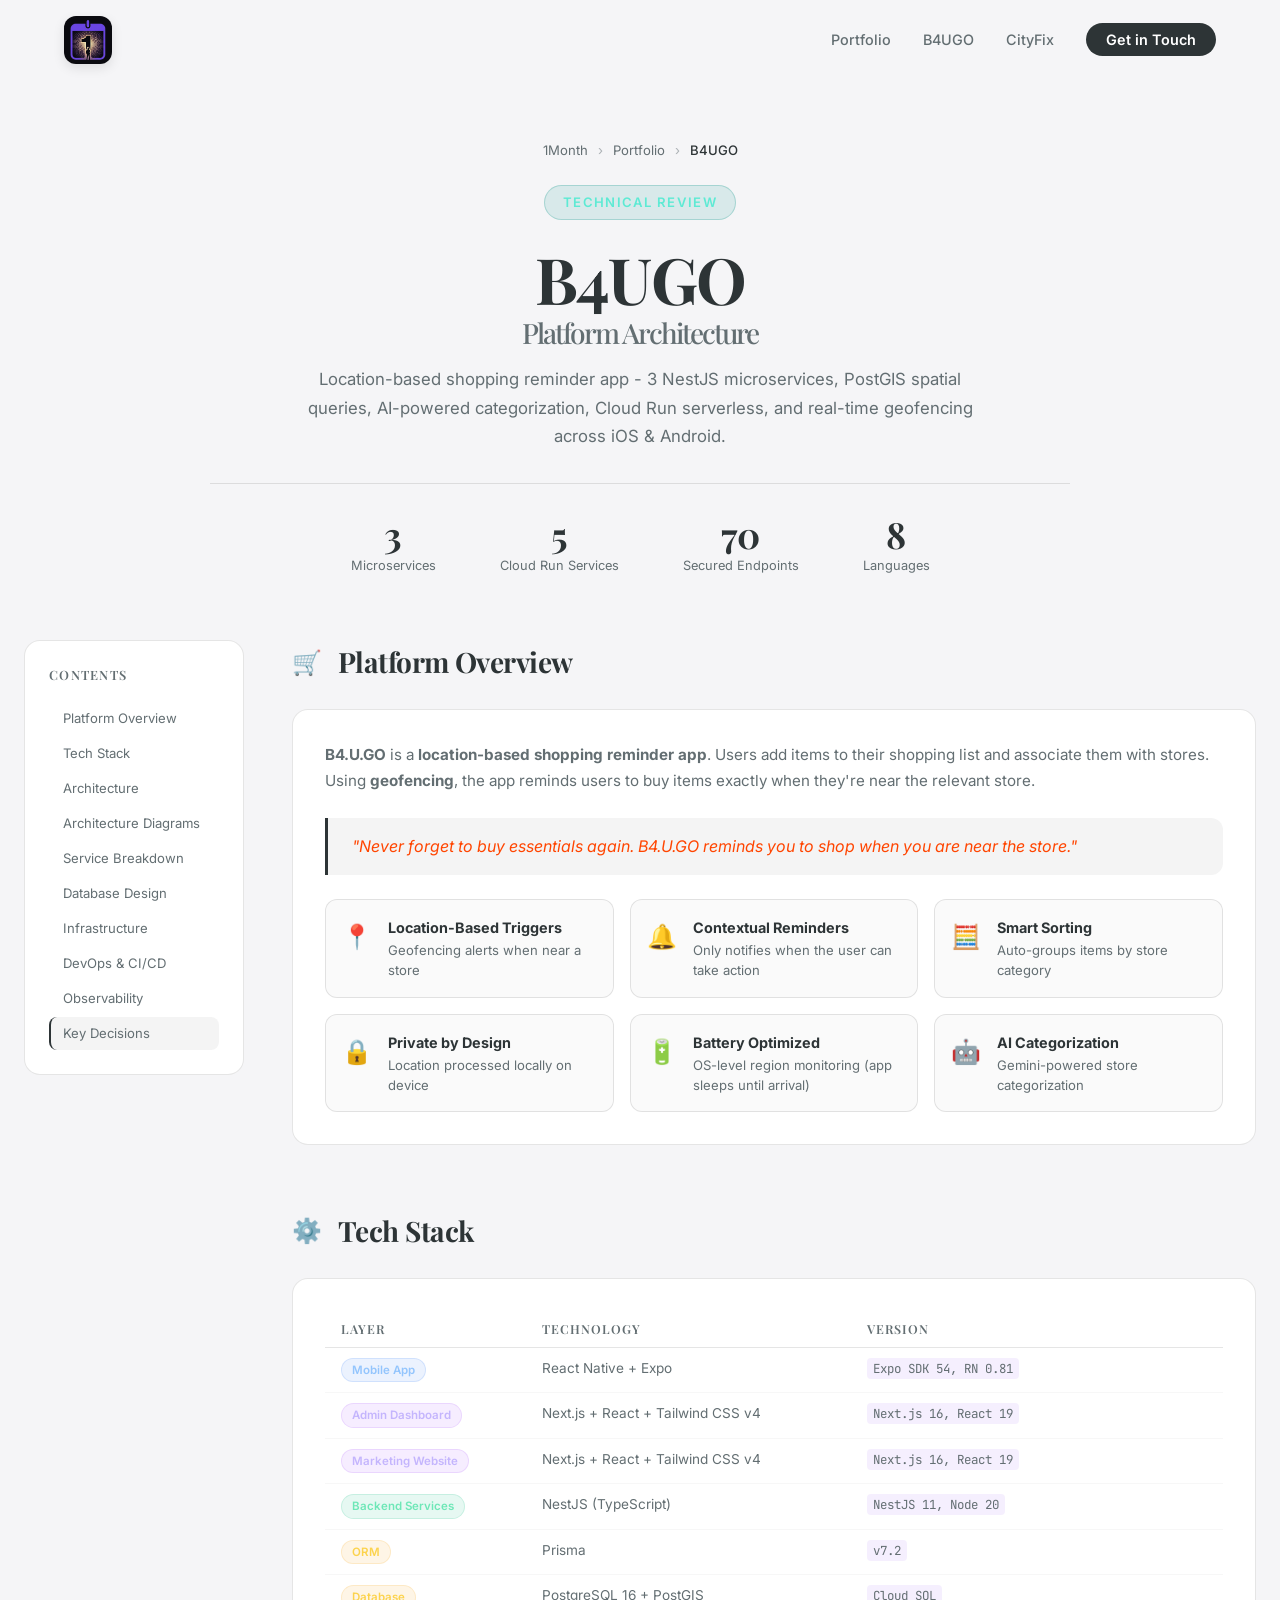
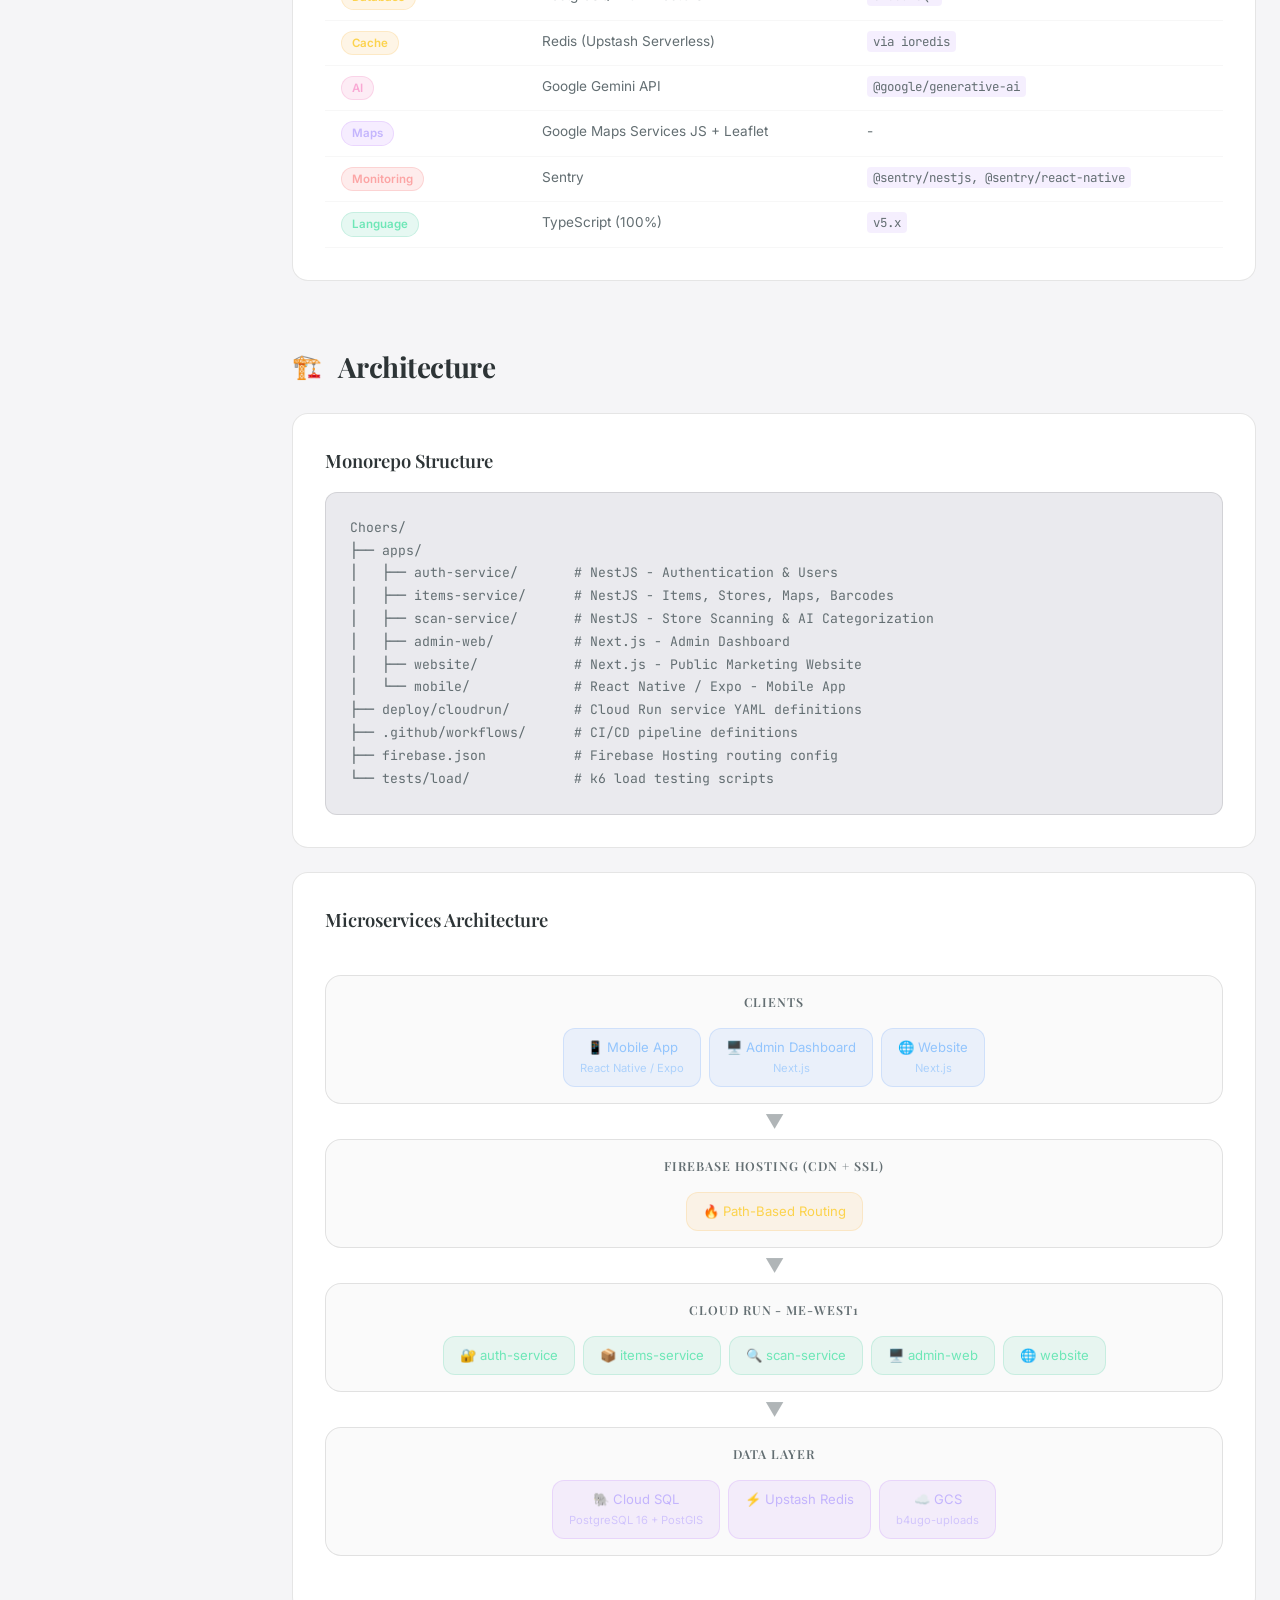
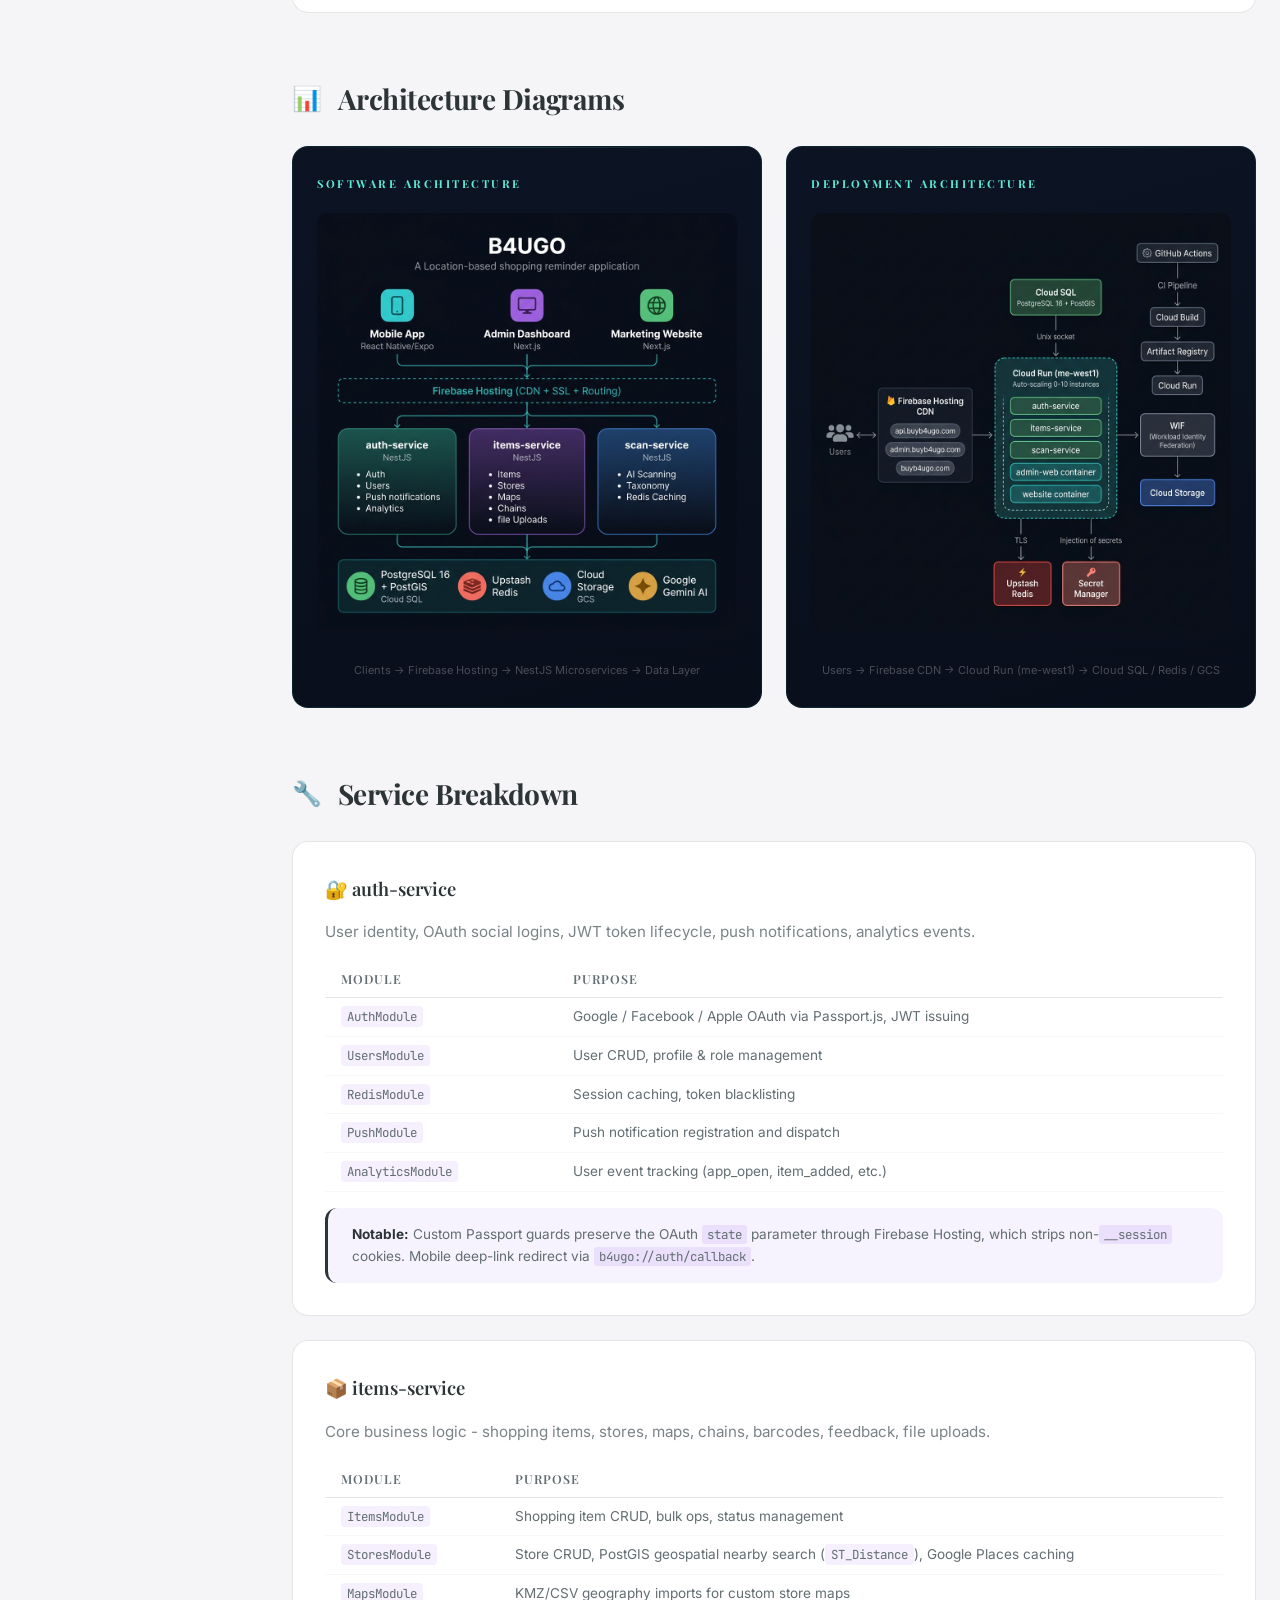
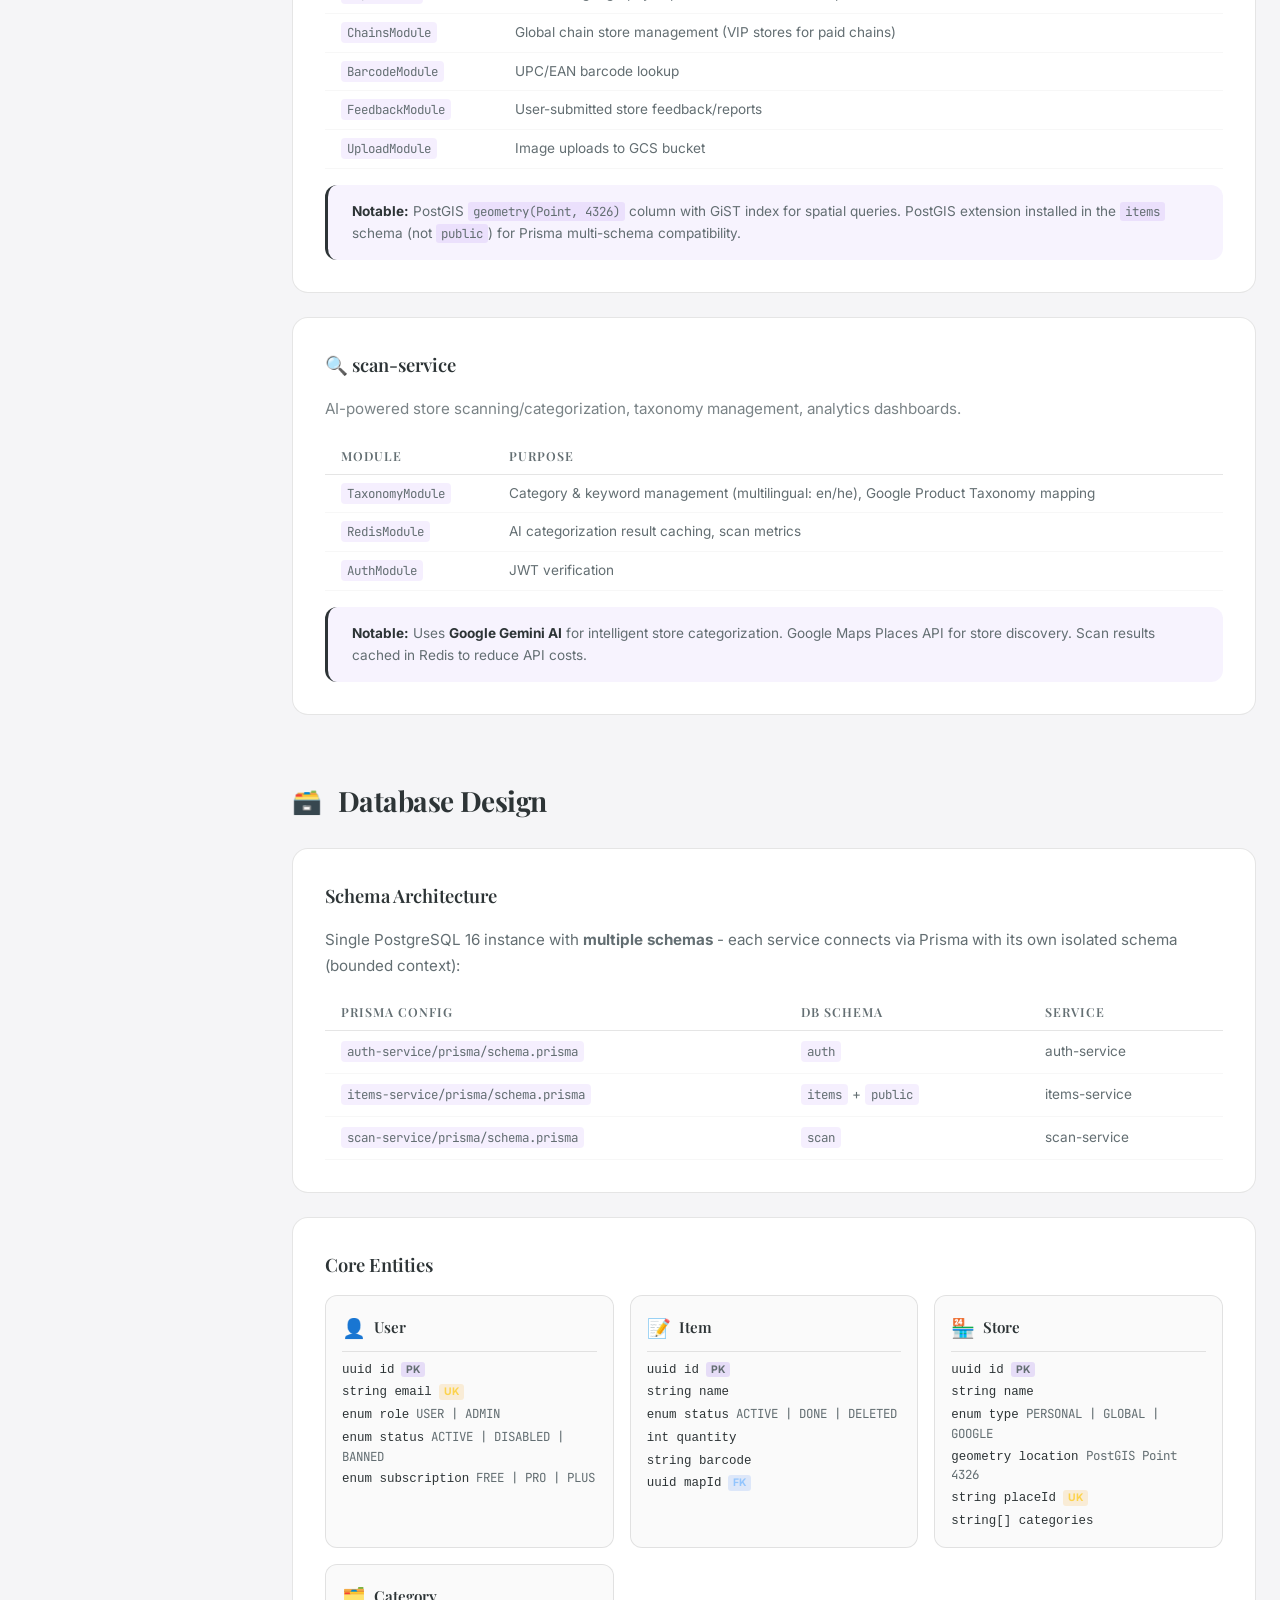
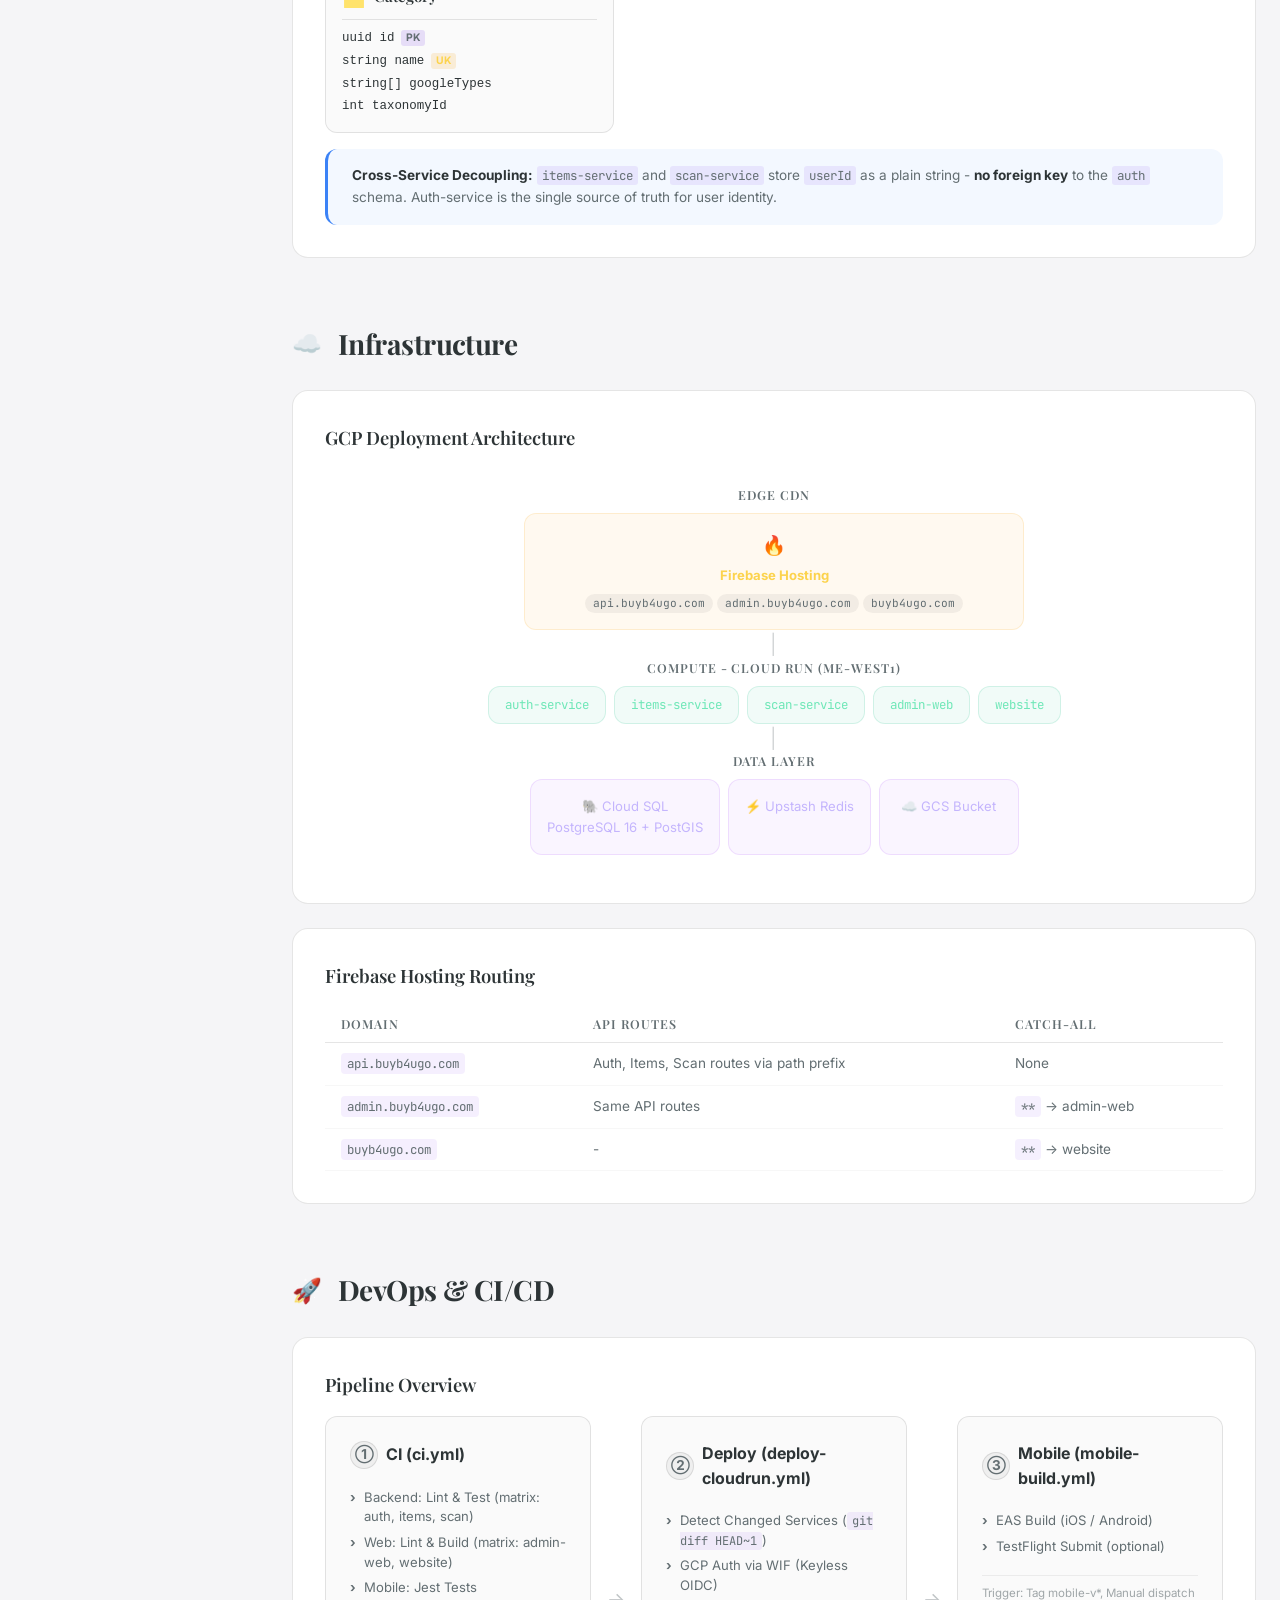
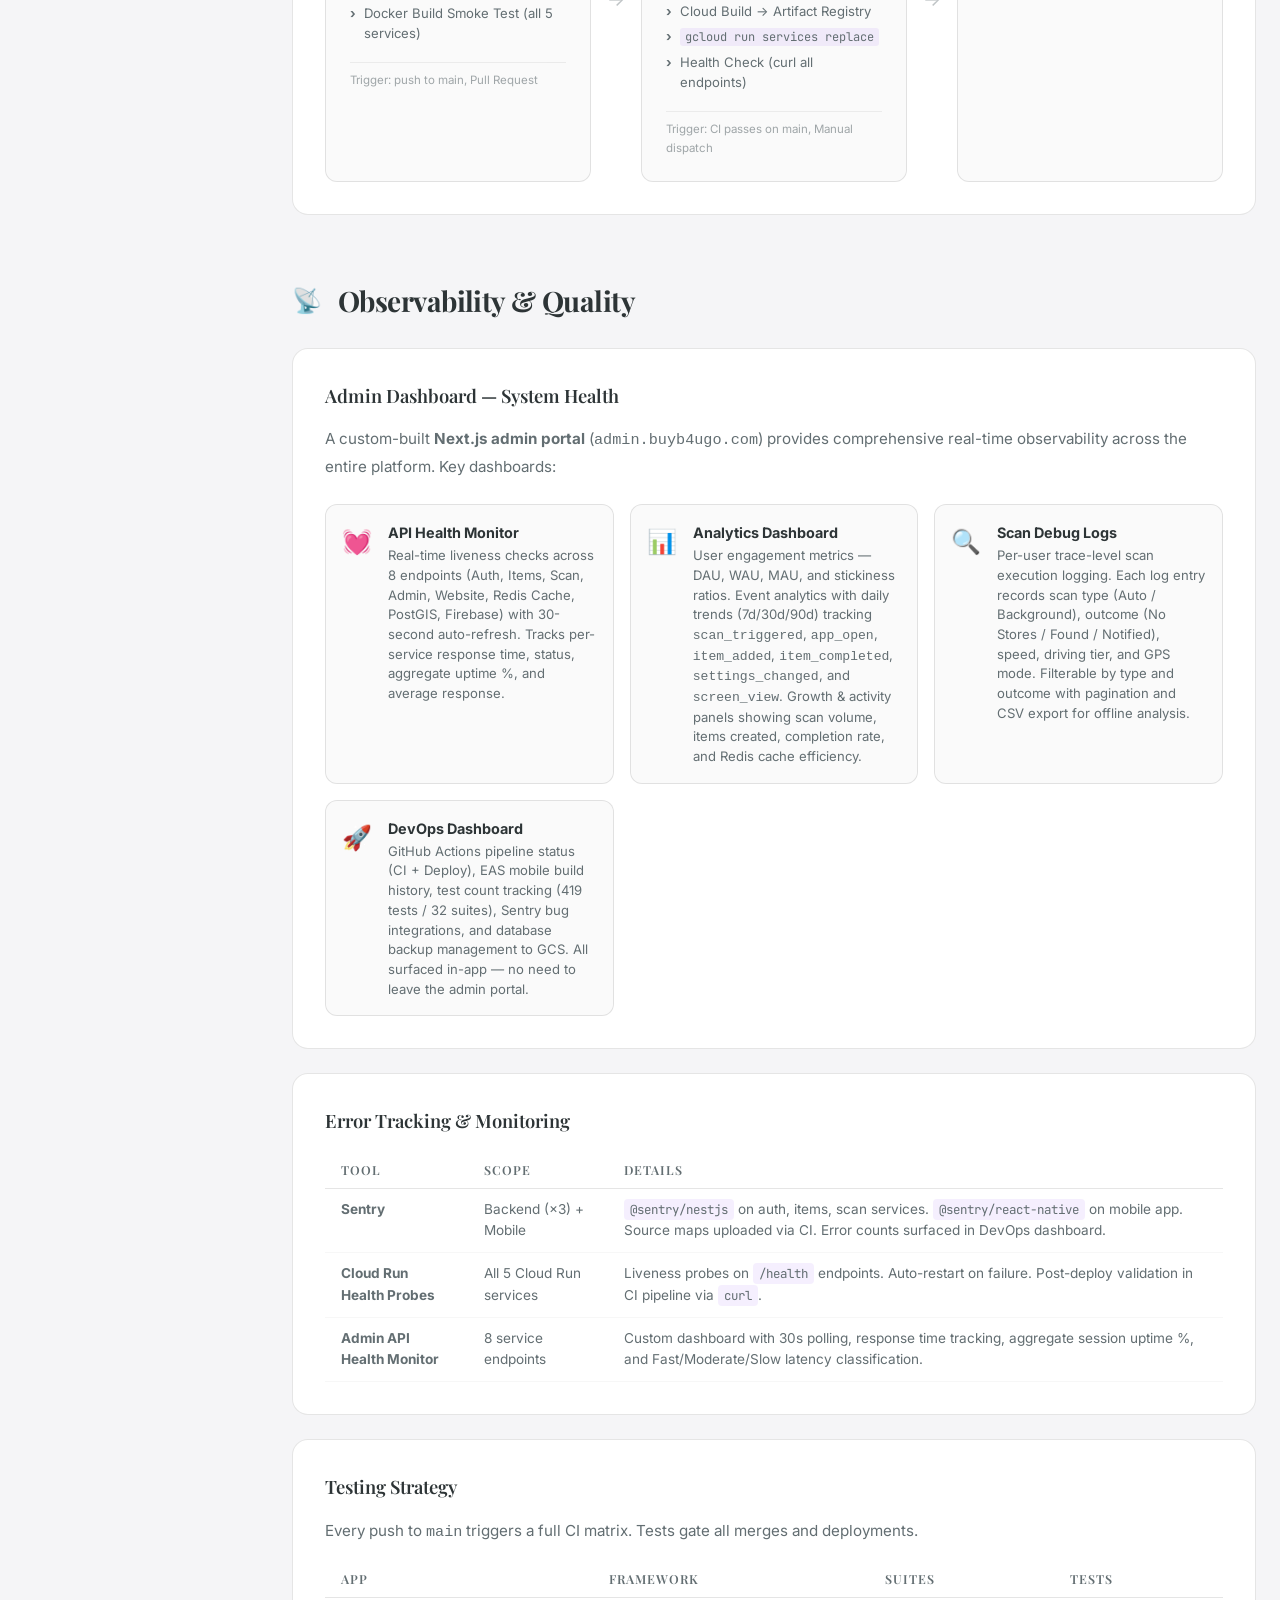
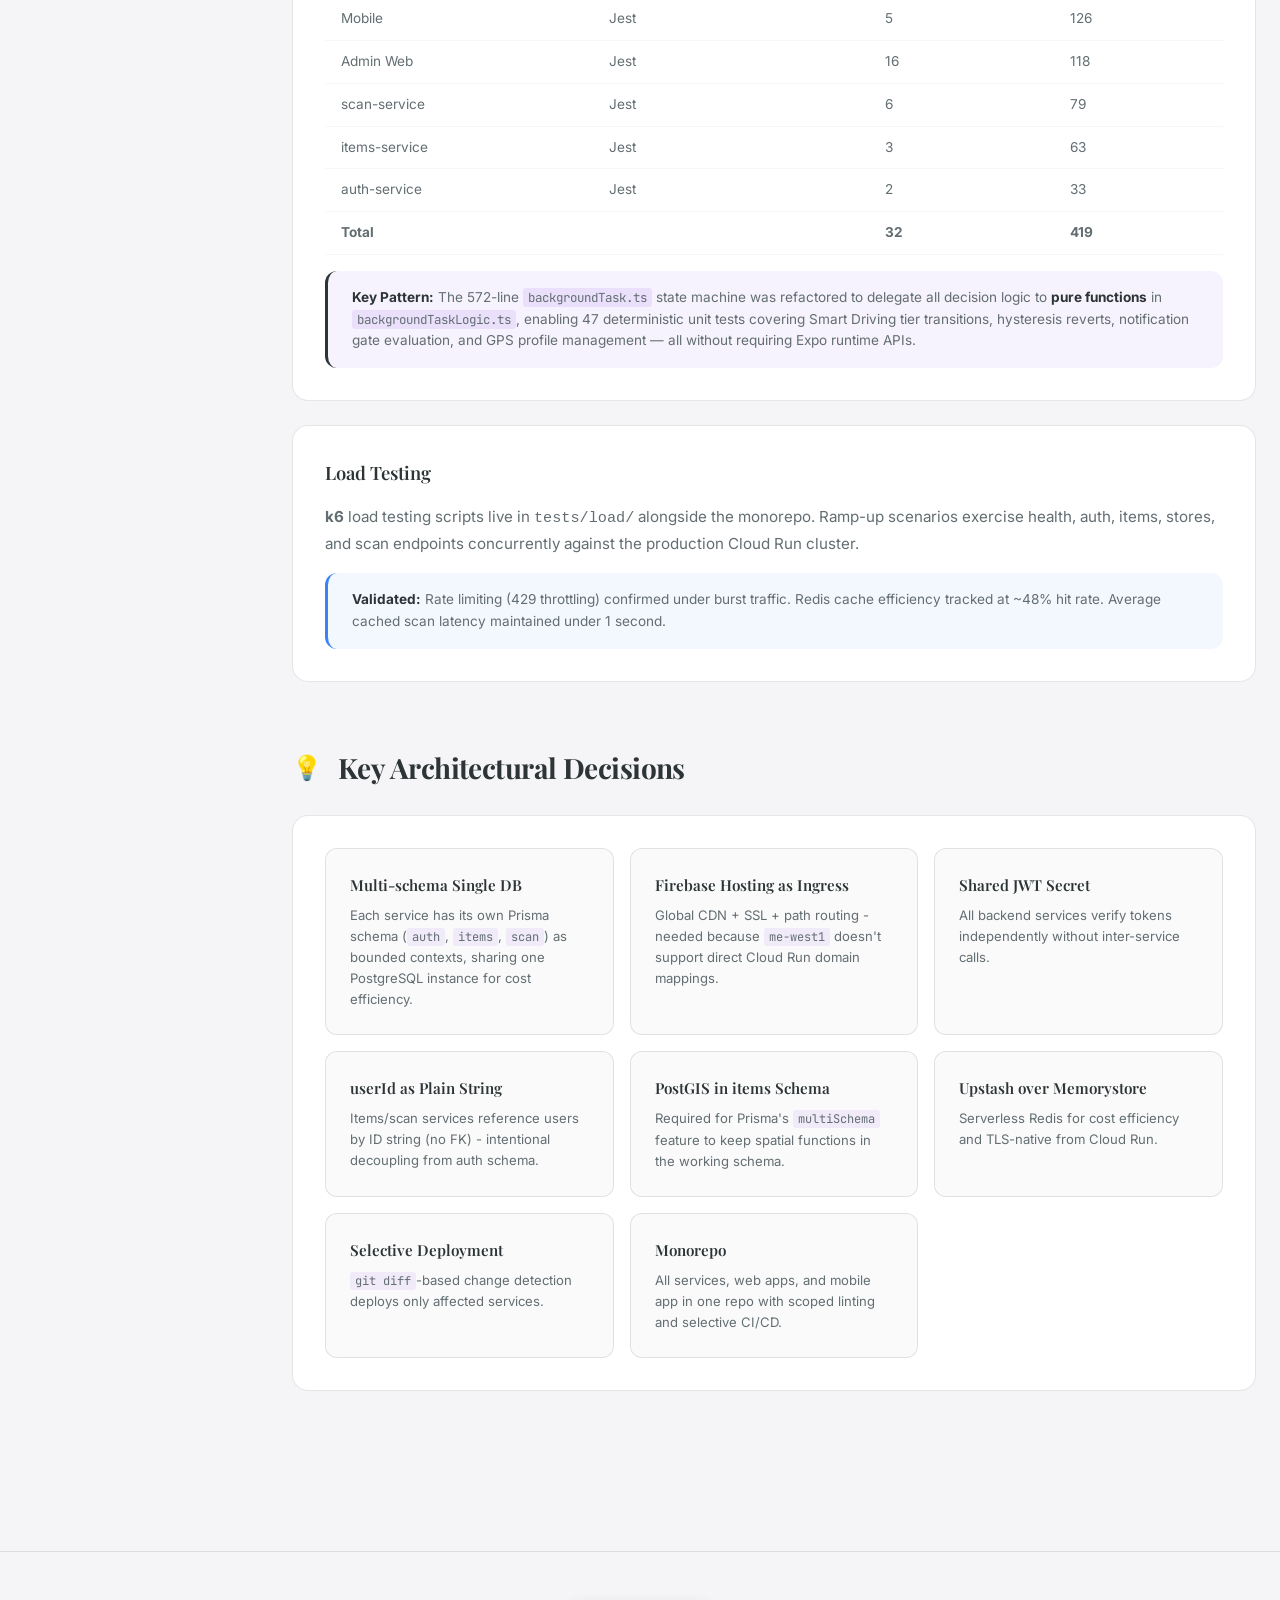
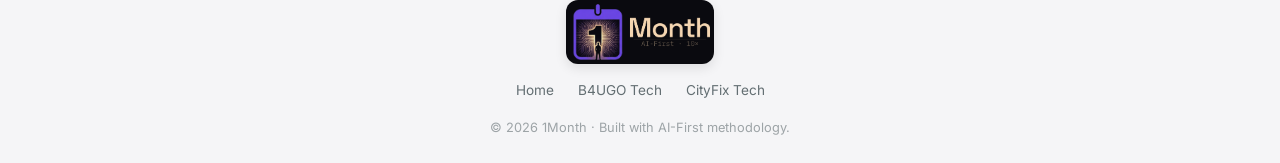
==== commit 89d43136: "fix: use graphic-only.png with black pill and no text" ====
--- a/tech-review-b4ugo.html
+++ b/tech-review-b4ugo.html
@@ -27,7 +27,7 @@
   <nav class="nav scrolled" id="nav">
     <div class="nav-inner">
       <a href="index.html" class="nav-brand">
-        <img src="logo-new.png" alt="1Month" class="nav-logo-img" />
+        <img src="graphic-only.png" alt="1Month" class="nav-logo-img" />
       </a>
       <ul class="nav-links" id="nav-links">
         <li><a href="index.html#apps" class="nav-link">Portfolio</a></li>
